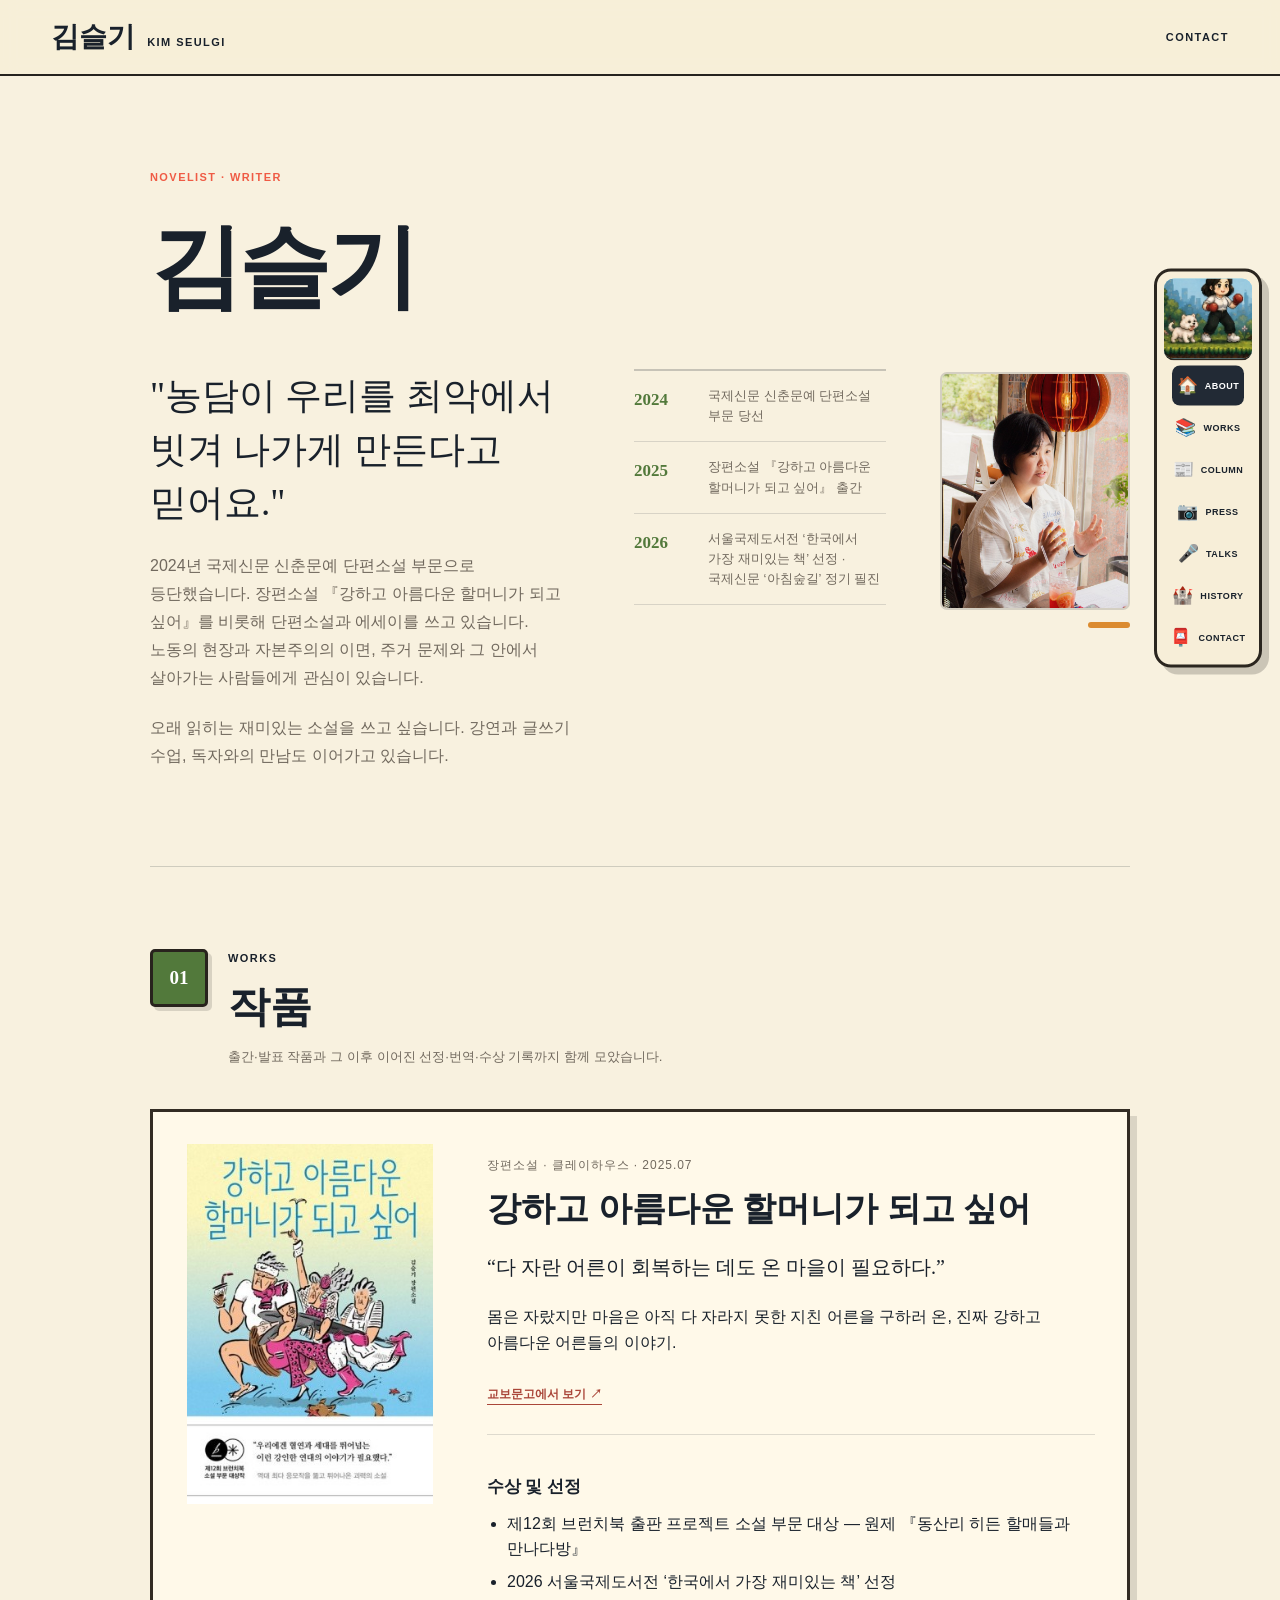
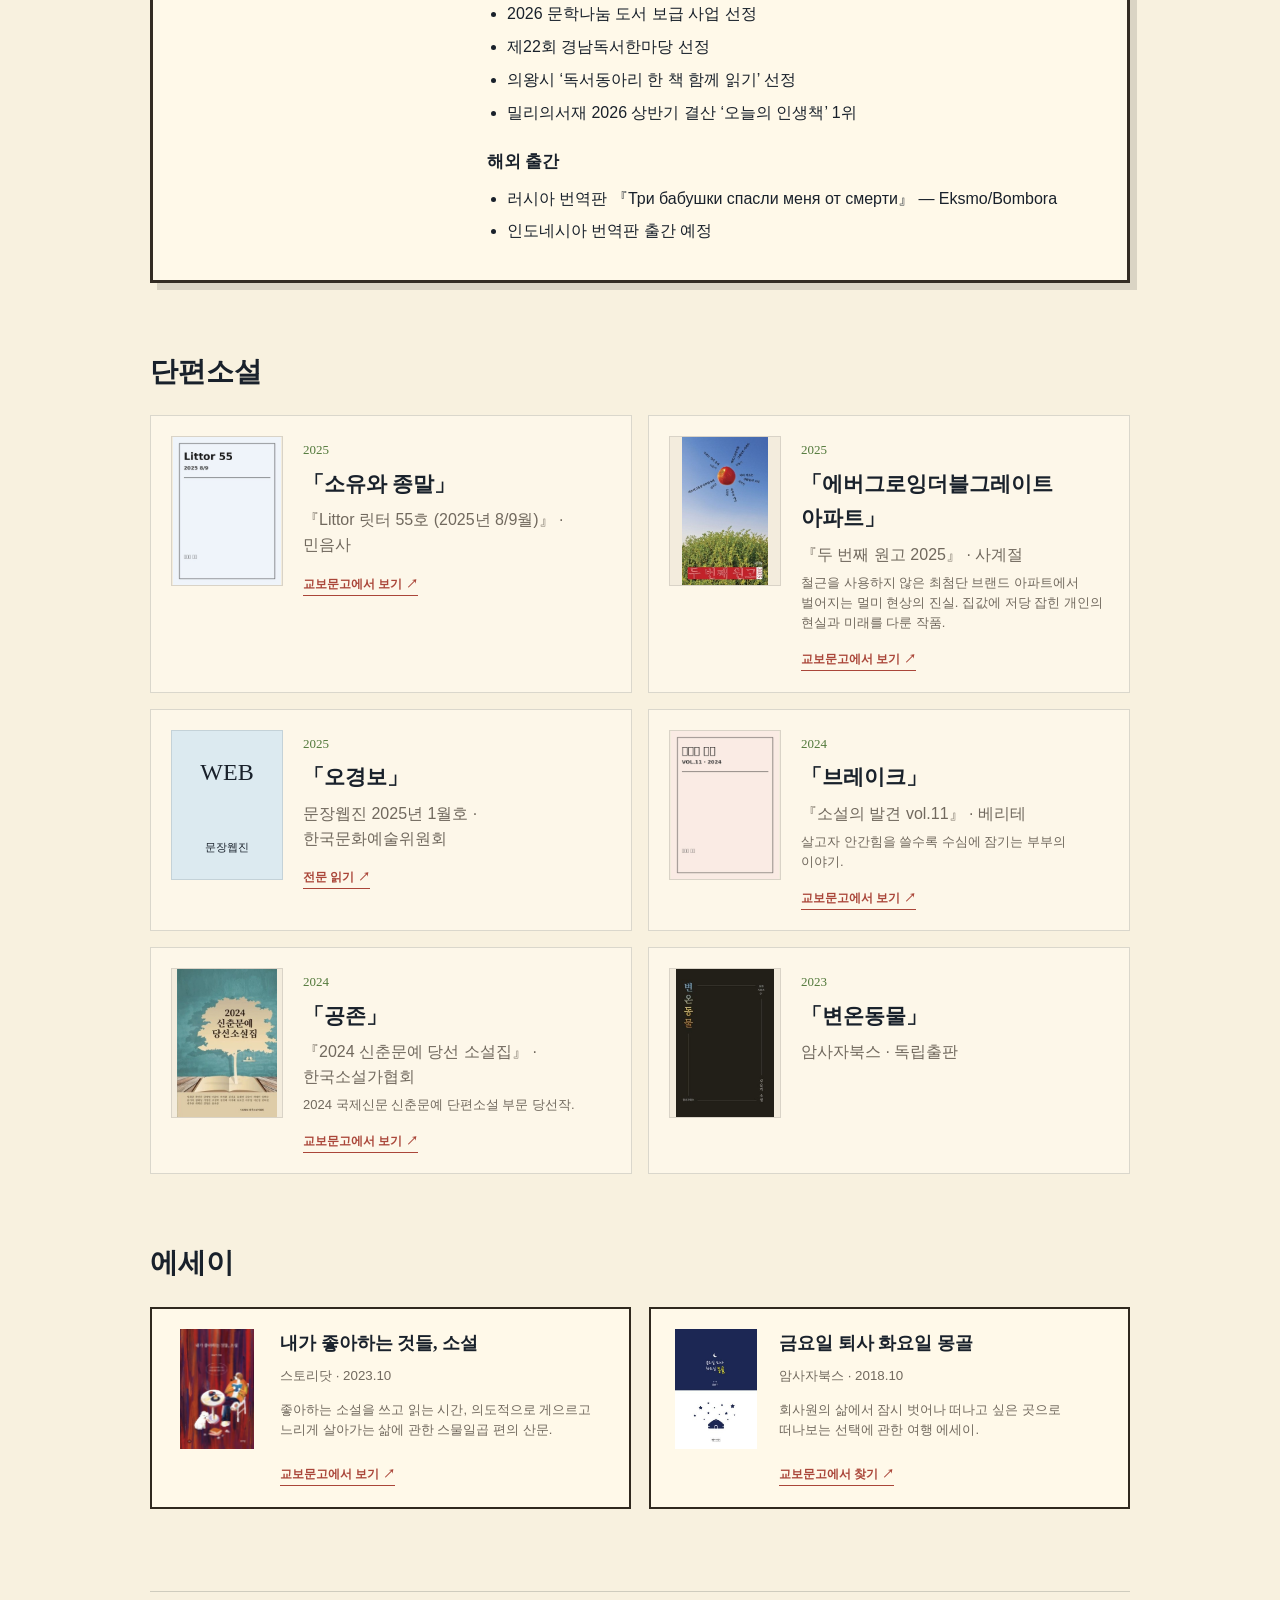
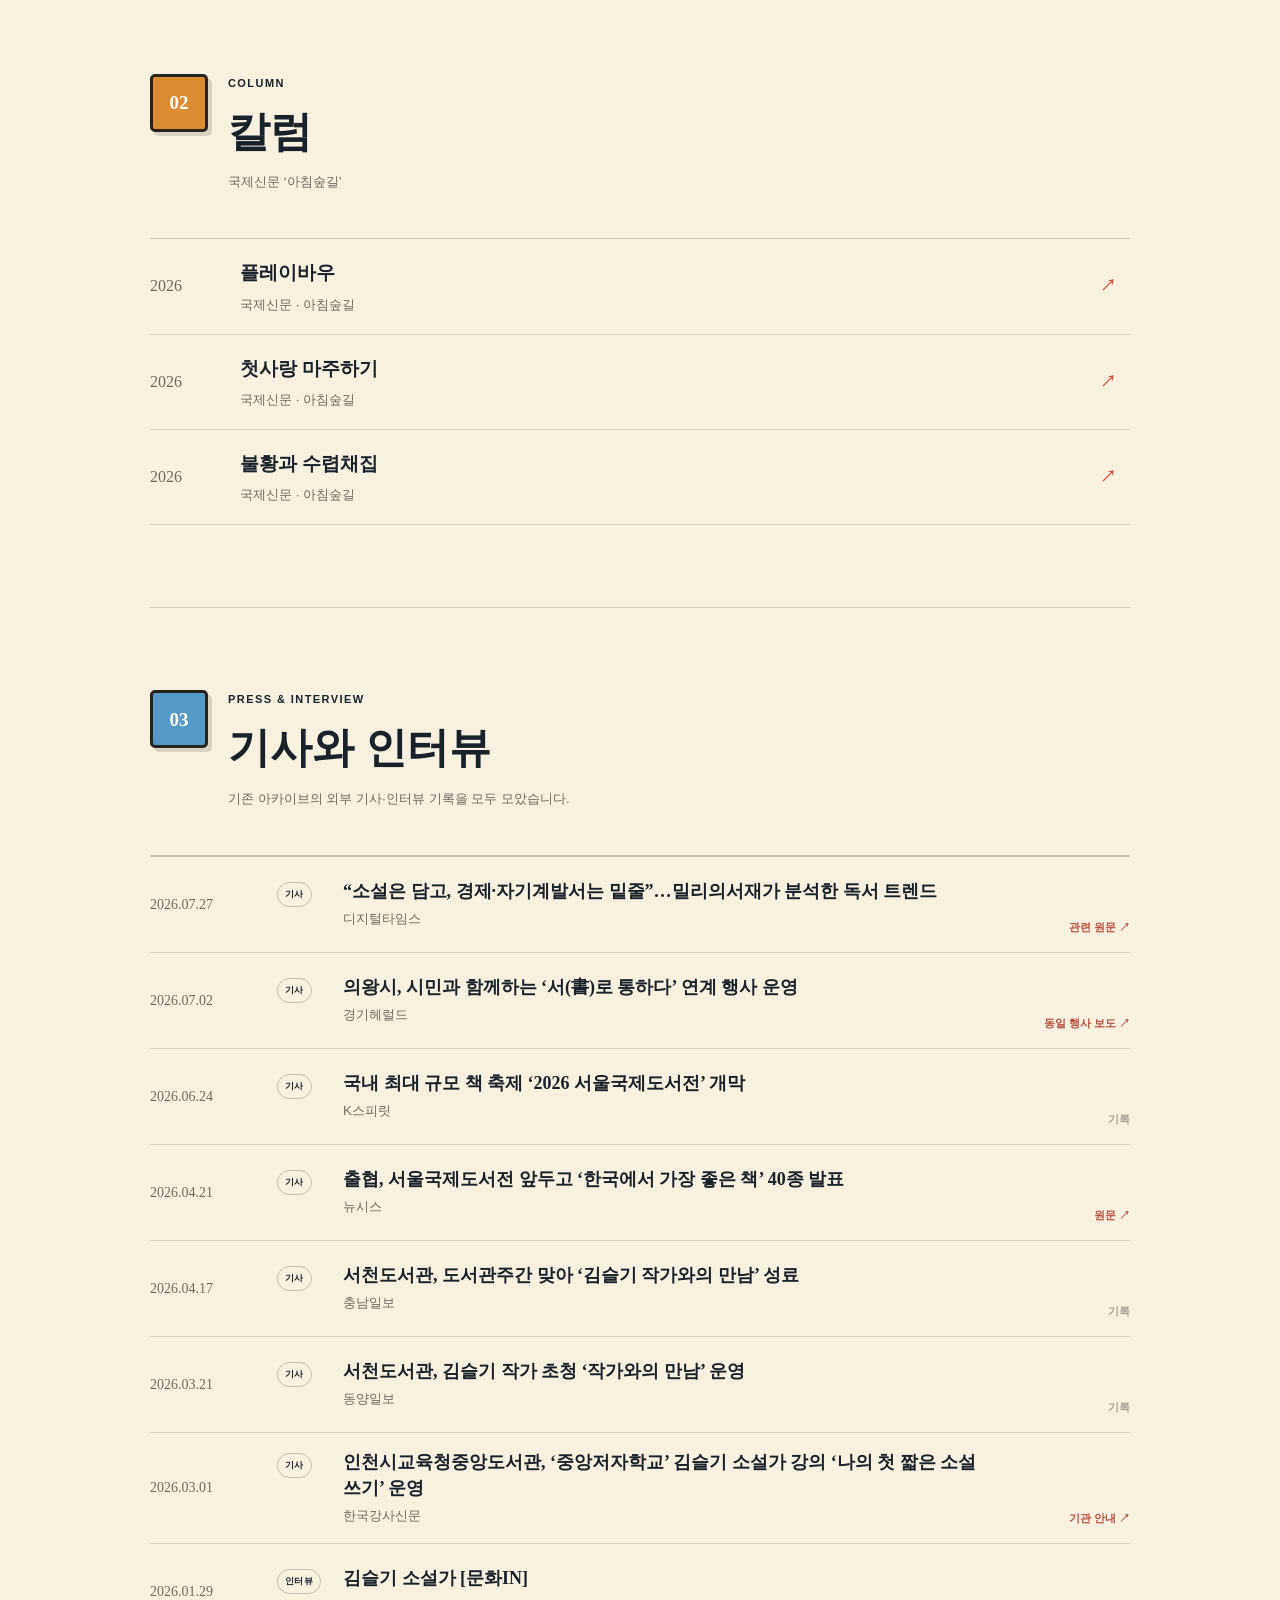
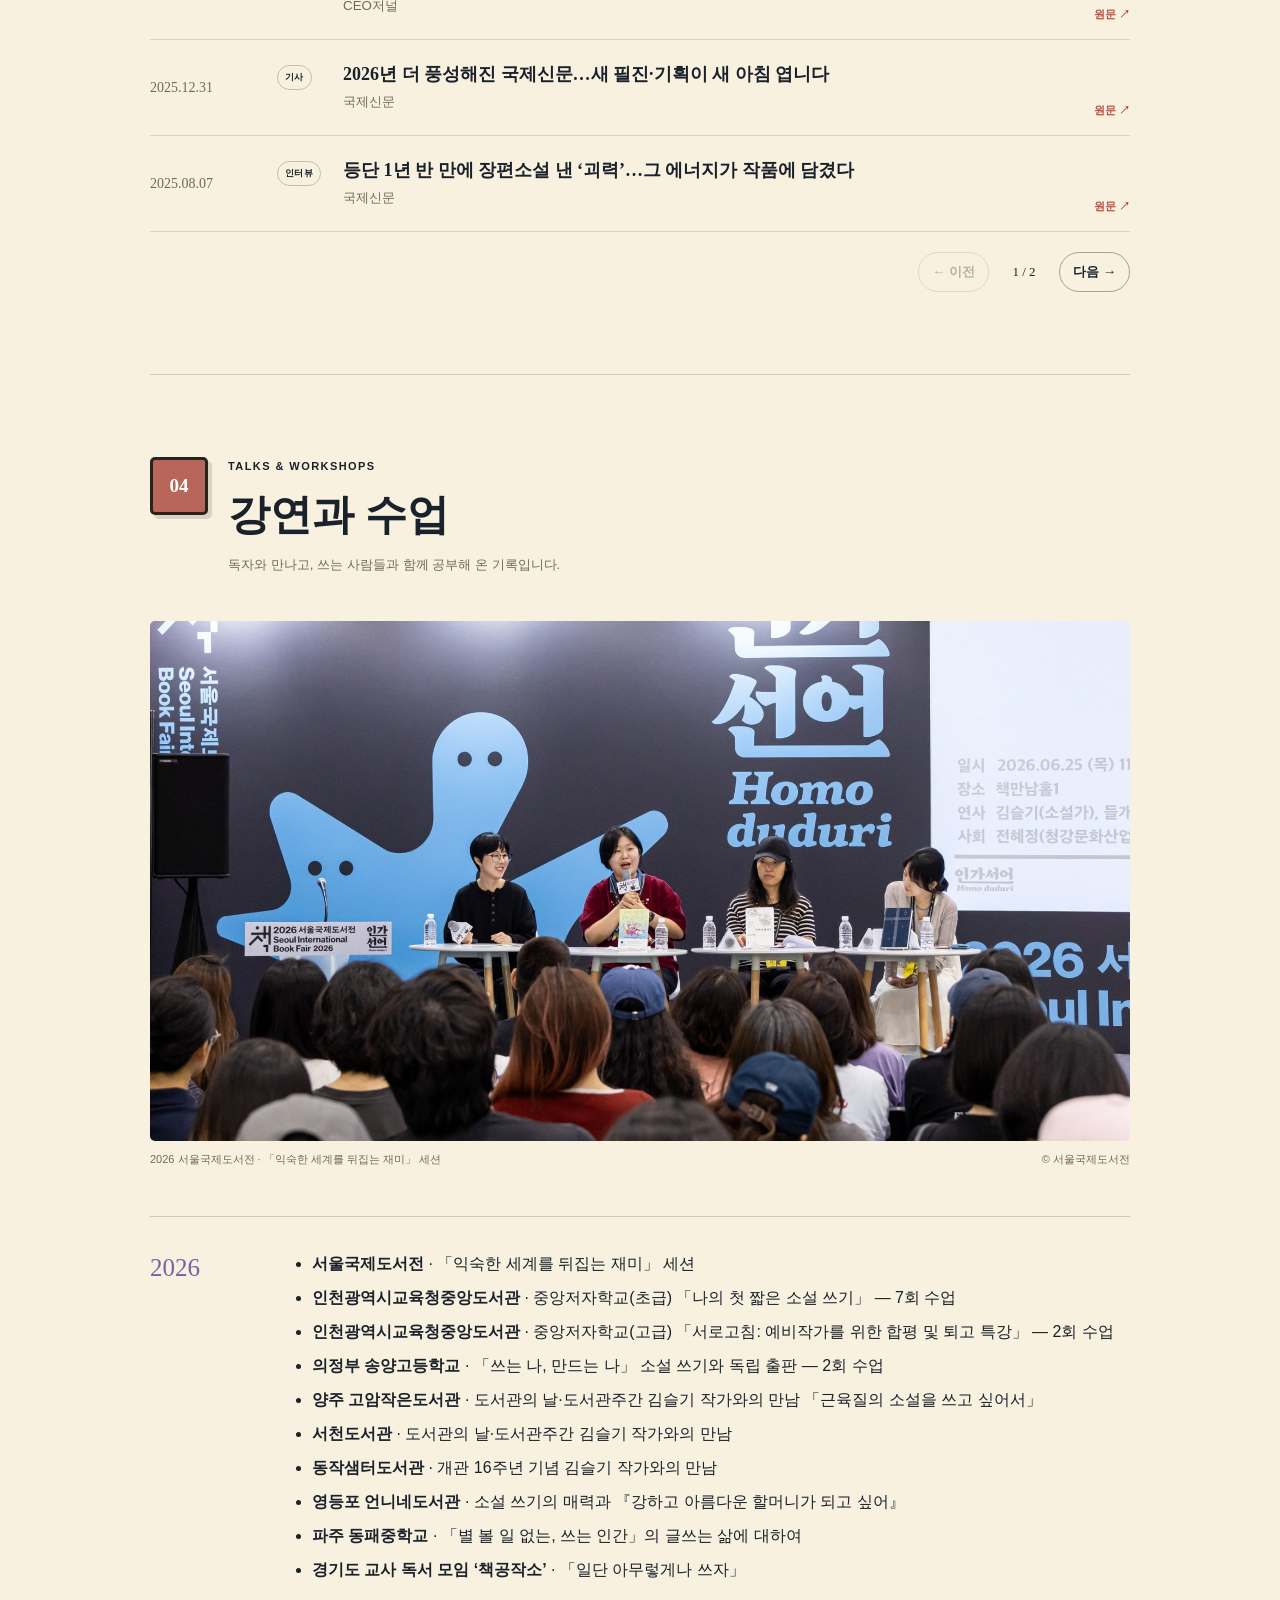
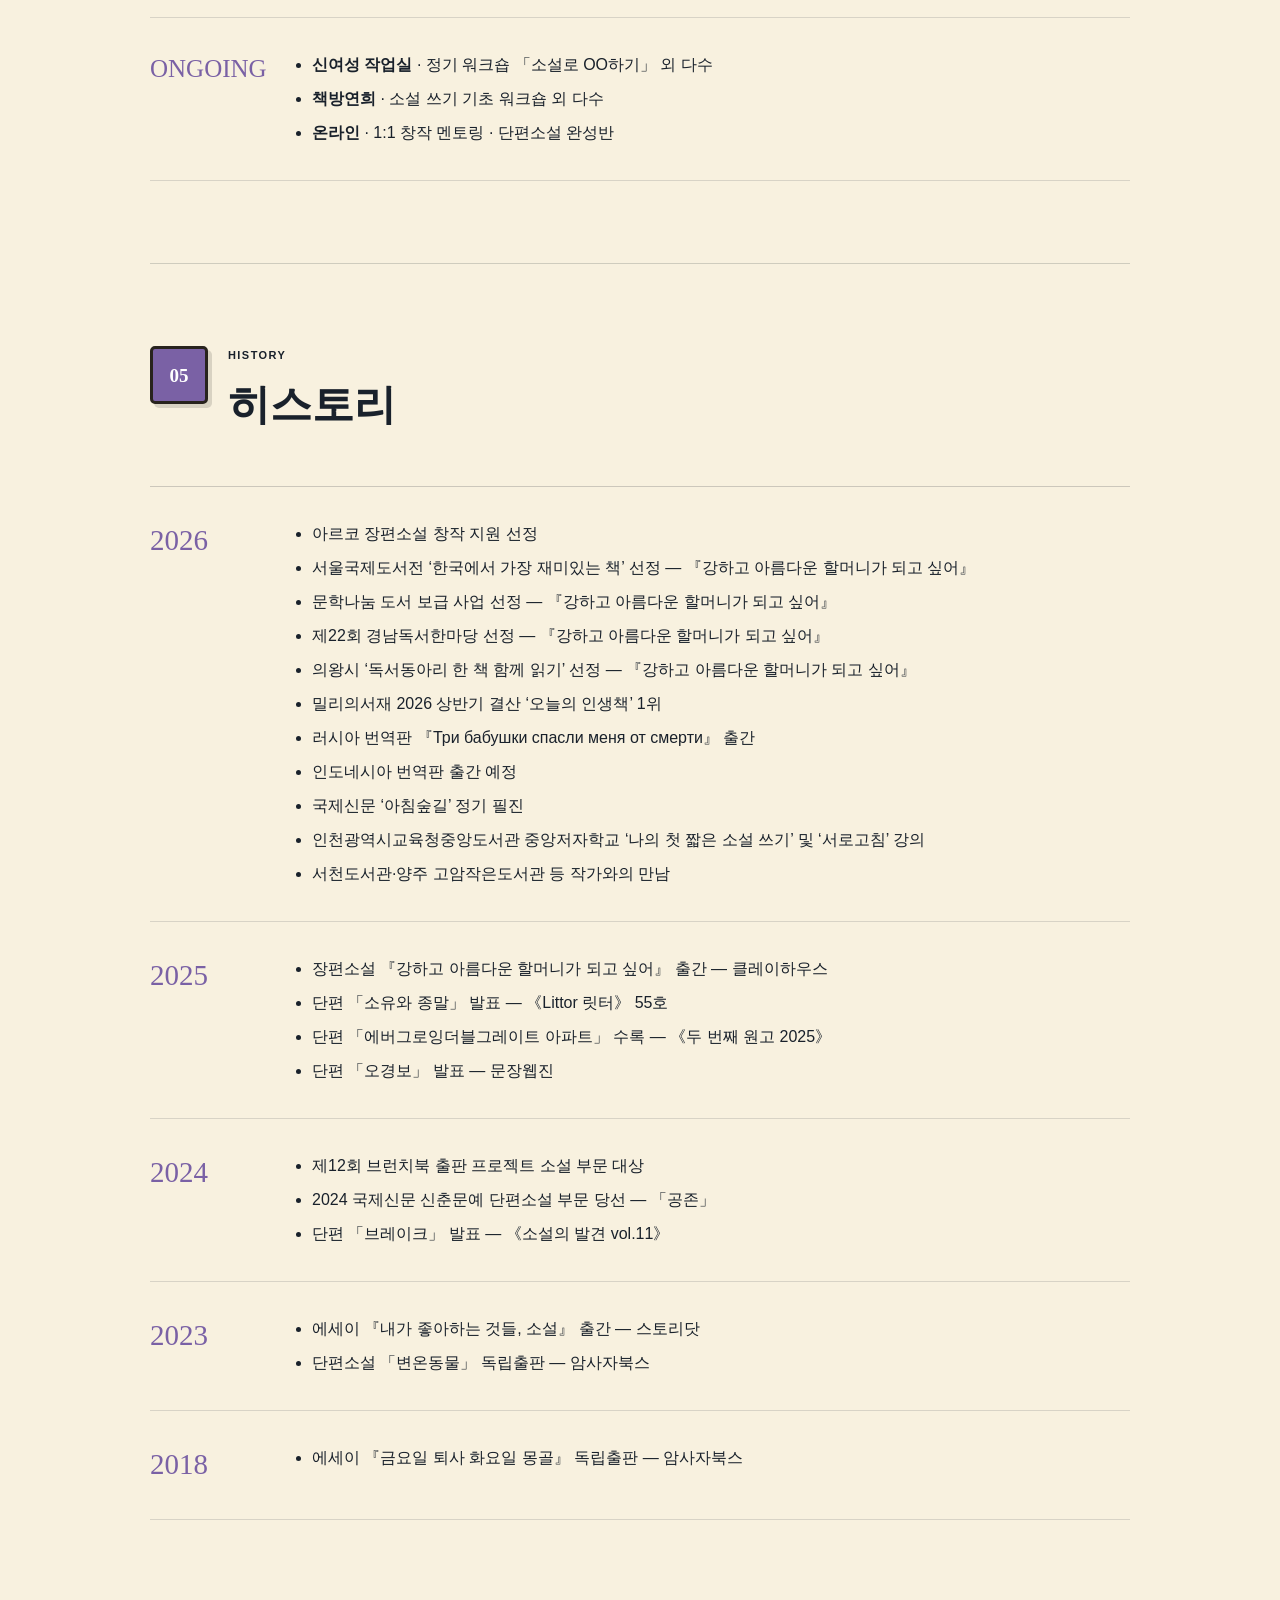
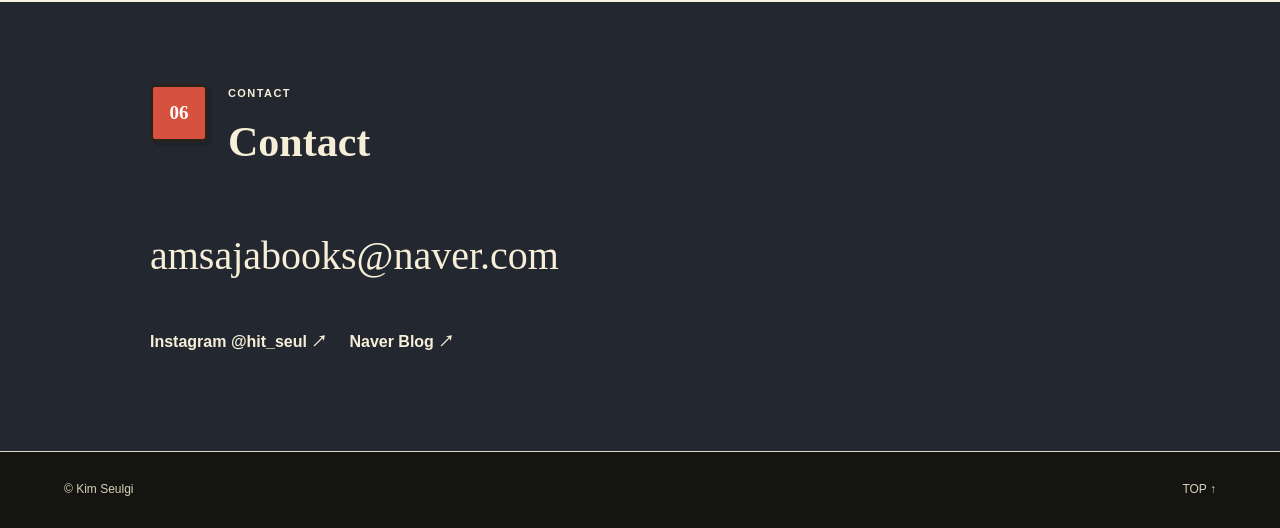
==== index.html @ 58954549 "Add files via upload" ====
<!doctype html>
<html lang="ko">
<head>
<meta charset="utf-8">
<meta name="viewport" content="width=device-width,initial-scale=1">
<title>김슬기 | 소설가</title>
<meta name="description" content="소설가 김슬기의 공식 홈페이지. 작품, 칼럼, 기사와 인터뷰, 강연, 히스토리와 연락처.">
<meta property="og:type" content="website">
<meta property="og:title" content="김슬기 | 소설가">
<meta property="og:description" content="퍽퍽한 삶에, 재미있는 이야기 한 스푼. 김슬기 소설가의 작품과 활동 아카이브.">
<meta property="og:url" content="https://amsaja.kr/">
<meta property="og:image" content="https://amsaja.kr/assets/images/og-image.jpg">
<meta name="twitter:card" content="summary_large_image">
<link rel="canonical" href="https://amsaja.kr/">
<link rel="icon" href="assets/favicon.svg" type="image/svg+xml">
<link rel="stylesheet" href="assets/style.css">
<link rel="stylesheet" href="assets/singlepage-pixel.css">
<link rel="stylesheet" href="assets/refined.css">
</head>
<body class="singlepage-site">

<header class="simple-header">
  <a href="#top" class="simple-brand"><strong>김슬기</strong><span>KIM SEULGI</span></a>
  <a class="header-contact" href="#contact">CONTACT</a>
</header>

<main id="top">
<section id="about" class="intro-section content-width">
      <p class="eyebrow">NOVELIST · WRITER</p>
      <h1>김슬기</h1>
      <div class="intro-layout">
        <div class="intro-grid">
          <div>
            <p class="intro-lead">"농담이 우리를 최악에서 빗겨 나가게 만든다고 믿어요."</p>
            <p class="intro-sub">2024년 국제신문 신춘문예 단편소설 부문으로 등단했습니다. 장편소설 『강하고 아름다운 할머니가 되고 싶어』를 비롯해 단편소설과 에세이를 쓰고 있습니다. 노동의 현장과 자본주의의 이면, 주거 문제와 그 안에서 살아가는 사람들에게 관심이 있습니다.</p>
            <p class="intro-sub">오래 읽히는 재미있는 소설을 쓰고 싶습니다. 강연과 글쓰기 수업, 독자와의 만남도 이어가고 있습니다.</p>
          </div>
          <div class="intro-facts">
            <div><strong>2024</strong><span>국제신문 신춘문예 단편소설 부문 당선</span></div>
            <div><strong>2025</strong><span>장편소설 『강하고 아름다운 할머니가 되고 싶어』 출간</span></div>
            <div><strong>2026</strong><span>서울국제도서전 ‘한국에서 가장 재미있는 책’ 선정 · 국제신문 ‘아침숲길’ 정기 필진</span></div>
          </div>
        </div>
        <figure class="intro-photo">
          <img src="assets/images/profile-real-small.jpg" alt="이야기하고 있는 소설가 김슬기">
        </figure>
      </div>
    </section>

  <section id="works" class="long-section content-width archive-rich-works">
    <div class="section-head"><span class="stage-badge green">01</span><div><p>WORKS</p><h2>작품</h2><small>출간·발표 작품과 그 이후 이어진 선정·번역·수상 기록까지 함께 모았습니다.</small></div></div>

    <article class="featured-book rich-featured-book">
      <img src="assets/images/book-grandmother.jpg" alt="강하고 아름다운 할머니가 되고 싶어 표지">
      <div>
        <p class="meta">장편소설 · 클레이하우스 · 2025.07</p>
        <h3>강하고 아름다운 할머니가 되고 싶어</h3>
        <p class="book-quote">“다 자란 어른이 회복하는 데도 온 마을이 필요하다.”</p>
        <p>몸은 자랐지만 마음은 아직 다 자라지 못한 지친 어른을 구하러 온, 진짜 강하고 아름다운 어른들의 이야기.</p>
        <a class="shop-link" href="https://search.kyobobook.co.kr/search?keyword=%EA%B0%95%ED%95%98%EA%B3%A0%20%EC%95%84%EB%A6%84%EB%8B%A4%EC%9A%B4%20%ED%95%A0%EB%A8%B8%EB%8B%88%EA%B0%80%20%EB%90%98%EA%B3%A0%20%EC%8B%B6%EC%96%B4" target="_blank" rel="noopener">교보문고에서 보기 ↗</a>

        <div class="work-records">
          <h4>수상 및 선정</h4>
          <ul>
            <li>제12회 브런치북 출판 프로젝트 소설 부문 대상 — 원제 『동산리 히든 할매들과 만나다방』</li>
            <li>2026 서울국제도서전 ‘한국에서 가장 재미있는 책’ 선정</li>
            <li>2026 문학나눔 도서 보급 사업 선정</li>
            <li>제22회 경남독서한마당 선정</li>
            <li>의왕시 ‘독서동아리 한 책 함께 읽기’ 선정</li>
            <li>밀리의서재 2026 상반기 결산 ‘오늘의 인생책’ 1위</li>
          </ul>
          <h4>해외 출간</h4>
          <ul>
            <li>러시아 번역판 『Три бабушки спасли меня от смерти』 — Eksmo/Bombora</li>
            <li>인도네시아 번역판 출간 예정</li>
          </ul>
        </div>
      </div>
    </article>

    <div class="subsection">
      <h3>단편소설</h3>
      <div class="short-work-grid">
        <article class="short-work-card">
          <img src="assets/images/littor55-placeholder.jpg" alt="Littor 릿터 55호 수록 안내 이미지">
          <div><span class="work-year">2025</span><h4>「소유와 종말」</h4><p>『Littor 릿터 55호 (2025년 8/9월)』 · 민음사</p>
          <a href="https://search.kyobobook.co.kr/search?keyword=Littor%20%EB%A6%BF%ED%84%B0%2055%ED%98%B8" target="_blank" rel="noopener">교보문고에서 보기 ↗</a></div>
        </article>

        <article class="short-work-card">
          <img src="assets/images/book-second-2025.jpg" alt="두 번째 원고 2025 표지">
          <div><span class="work-year">2025</span><h4>「에버그로잉더블그레이트 아파트」</h4><p>『두 번째 원고 2025』 · 사계절</p><p class="work-desc">철근을 사용하지 않은 최첨단 브랜드 아파트에서 벌어지는 멀미 현상의 진실. 집값에 저당 잡힌 개인의 현실과 미래를 다룬 작품.</p>
          <a href="https://search.kyobobook.co.kr/search?keyword=%EB%91%90%20%EB%B2%88%EC%A7%B8%20%EC%9B%90%EA%B3%A0%202025" target="_blank" rel="noopener">교보문고에서 보기 ↗</a></div>
        </article>

        <article class="short-work-card web-work">
          <div class="web-cover">WEB<br><small>문장웹진</small></div>
          <div><span class="work-year">2025</span><h4>「오경보」</h4><p>문장웹진 2025년 1월호 · 한국문화예술위원회</p>
          <a href="https://munjang.or.kr/board.es?mid=a20103000000&bid=0003&act=view&ord=B&list_no=103832&nPage=1&c_page=" target="_blank" rel="noopener">전문 읽기 ↗</a></div>
        </article>

        <article class="short-work-card">
          <img src="assets/images/discovery11-placeholder.jpg" alt="소설의 발견 vol.11 수록 안내 이미지">
          <div><span class="work-year">2024</span><h4>「브레이크」</h4><p>『소설의 발견 vol.11』 · 베리테</p><p class="work-desc">살고자 안간힘을 쓸수록 수심에 잠기는 부부의 이야기.</p>
          <a href="https://search.kyobobook.co.kr/search?keyword=%EC%86%8C%EC%84%A4%EC%9D%98%20%EB%B0%9C%EA%B2%AC%20vol.11" target="_blank" rel="noopener">교보문고에서 보기 ↗</a></div>
        </article>

        <article class="short-work-card">
          <img src="assets/images/book-spring2024.jpg" alt="2024 신춘문예 당선소설집 표지">
          <div><span class="work-year">2024</span><h4>「공존」</h4><p>『2024 신춘문예 당선 소설집』 · 한국소설가협회</p><p class="work-desc">2024 국제신문 신춘문예 단편소설 부문 당선작.</p>
          <a href="https://search.kyobobook.co.kr/search?keyword=2024%20%EC%8B%A0%EC%B6%98%EB%AC%B8%EC%98%88%20%EB%8B%B9%EC%84%A0%EC%86%8C%EC%84%A4%EC%A7%91" target="_blank" rel="noopener">교보문고에서 보기 ↗</a></div>
        </article>

        <article class="short-work-card">
          <img src="assets/images/book-warmblood.jpg" alt="변온동물 표지">
          <div><span class="work-year">2023</span><h4>「변온동물」</h4><p>암사자북스 · 독립출판</p></div>
        </article>
      </div>
    </div>

    <div class="subsection essay-grid-wrap">
      <h3>에세이</h3>
      <div class="essay-grid rich-essay-grid">
        <article><img src="assets/images/book-likes.jpg" alt="내가 좋아하는 것들, 소설"><div><strong>내가 좋아하는 것들, 소설</strong><small>스토리닷 · 2023.10</small><p>좋아하는 소설을 쓰고 읽는 시간, 의도적으로 게으르고 느리게 살아가는 삶에 관한 스물일곱 편의 산문.</p><a href="https://search.kyobobook.co.kr/search?keyword=%EB%82%B4%EA%B0%80%20%EC%A2%8B%EC%95%84%ED%95%98%EB%8A%94%20%EA%B2%83%EB%93%A4%2C%20%EC%86%8C%EC%84%A4" target="_blank" rel="noopener">교보문고에서 보기 ↗</a></div></article>
        <article><img src="assets/images/book-mongol.jpg" alt="금요일 퇴사 화요일 몽골"><div><strong>금요일 퇴사 화요일 몽골</strong><small>암사자북스 · 2018.10</small><p>회사원의 삶에서 잠시 벗어나 떠나고 싶은 곳으로 떠나보는 선택에 관한 여행 에세이.</p><a href="https://search.kyobobook.co.kr/search?keyword=%EA%B8%88%EC%9A%94%EC%9D%BC%20%ED%87%B4%EC%82%AC%20%ED%99%94%EC%9A%94%EC%9D%BC%20%EB%AA%BD%EA%B3%A8" target="_blank" rel="noopener">교보문고에서 찾기 ↗</a></div></article>
      </div>
    </div>
  </section>

  <section id="columns" class="long-section content-width">
    <div class="section-head"><span class="stage-badge orange">02</span><div><p>COLUMN</p><h2>칼럼</h2><small>국제신문 ‘아침숲길’</small></div></div>
    <div class="line-list"><a class="line-item external" href="https://www.kookje.co.kr/news2011/asp/newsbody.asp?code=1700&key=20260729.22018006449" target="_blank" rel="noopener">
              <span class="line-year">2026</span><span class="line-main"><strong>플레이바우</strong><small>국제신문 · 아침숲길</small></span><span class="line-arrow">↗</span>
            </a><a class="line-item external" href="https://www.kookje.co.kr/news2011/asp/newsbody.asp?code=1700&key=20260422.22018006162" target="_blank" rel="noopener">
              <span class="line-year">2026</span><span class="line-main"><strong>첫사랑 마주하기</strong><small>국제신문 · 아침숲길</small></span><span class="line-arrow">↗</span>
            </a><a class="line-item external" href="https://www.kookje.co.kr/news2011/asp/newsbody.asp?code=1700&key=20260107.22018009592" target="_blank" rel="noopener">
              <span class="line-year">2026</span><span class="line-main"><strong>불황과 수렵채집</strong><small>국제신문 · 아침숲길</small></span><span class="line-arrow">↗</span>
            </a></div>
  </section>

  <section id="press" class="long-section content-width">
    <div class="section-head">
      <span class="stage-badge blue">03</span>
      <div><p>PRESS & INTERVIEW</p><h2>기사와 인터뷰</h2><small>기존 아카이브의 외부 기사·인터뷰 기록을 모두 모았습니다.</small></div>
    </div>
    <div class="media-archive" id="media-archive">
      <article class="media-archive-row" data-media-item="0">
      <div class="media-date">2026.07.27</div>
      <div class="media-copy"><span class="media-type">기사</span><strong>“소설은 담고, 경제·자기계발서는 밑줄”…밀리의서재가 분석한 독서 트렌드</strong><small>디지털타임스</small></div>
      <div class="media-action"><a class="media-link" href="https://www.yna.co.kr/amp/view/AKR20260727062700017" target="_blank" rel="noopener">관련 원문 ↗</a></div>
    </article><article class="media-archive-row" data-media-item="1">
      <div class="media-date">2026.07.02</div>
      <div class="media-copy"><span class="media-type">기사</span><strong>의왕시, 시민과 함께하는 ‘서(書)로 통하다’ 연계 행사 운영</strong><small>경기헤럴드</small></div>
      <div class="media-action"><a class="media-link" href="https://www.koreasafetynews.com/news/articleView.html?idxno=237490" target="_blank" rel="noopener">동일 행사 보도 ↗</a></div>
    </article><article class="media-archive-row" data-media-item="2">
      <div class="media-date">2026.06.24</div>
      <div class="media-copy"><span class="media-type">기사</span><strong>국내 최대 규모 책 축제 ‘2026 서울국제도서전’ 개막</strong><small>K스피릿</small></div>
      <div class="media-action"><span class="media-no-link">기록</span></div>
    </article><article class="media-archive-row" data-media-item="3">
      <div class="media-date">2026.04.21</div>
      <div class="media-copy"><span class="media-type">기사</span><strong>출협, 서울국제도서전 앞두고 ‘한국에서 가장 좋은 책’ 40종 발표</strong><small>뉴시스</small></div>
      <div class="media-action"><a class="media-link" href="https://www.newsis.com/view/NISX20260421_0003600635" target="_blank" rel="noopener">원문 ↗</a></div>
    </article><article class="media-archive-row" data-media-item="4">
      <div class="media-date">2026.04.17</div>
      <div class="media-copy"><span class="media-type">기사</span><strong>서천도서관, 도서관주간 맞아 ‘김슬기 작가와의 만남’ 성료</strong><small>충남일보</small></div>
      <div class="media-action"><span class="media-no-link">기록</span></div>
    </article><article class="media-archive-row" data-media-item="5">
      <div class="media-date">2026.03.21</div>
      <div class="media-copy"><span class="media-type">기사</span><strong>서천도서관, 김슬기 작가 초청 ‘작가와의 만남’ 운영</strong><small>동양일보</small></div>
      <div class="media-action"><span class="media-no-link">기록</span></div>
    </article><article class="media-archive-row" data-media-item="6">
      <div class="media-date">2026.03.01</div>
      <div class="media-copy"><span class="media-type">기사</span><strong>인천시교육청중앙도서관, ‘중앙저자학교’ 김슬기 소설가 강의 ‘나의 첫 짧은 소설 쓰기’ 운영</strong><small>한국강사신문</small></div>
      <div class="media-action"><a class="media-link" href="https://ice.go.kr/ice/na/ntt/selectNttInfo.do?mi=&amp;nttSn=3362265" target="_blank" rel="noopener">기관 안내 ↗</a></div>
    </article><article class="media-archive-row" data-media-item="7">
      <div class="media-date">2026.01.29</div>
      <div class="media-copy"><span class="media-type">인터뷰</span><strong>김슬기 소설가 [문화IN]</strong><small>CEO저널</small></div>
      <div class="media-action"><a class="media-link" href="https://www.ceojhn.com/news/articleView.html?idxno=9245" target="_blank" rel="noopener">원문 ↗</a></div>
    </article><article class="media-archive-row" data-media-item="8">
      <div class="media-date">2025.12.31</div>
      <div class="media-copy"><span class="media-type">기사</span><strong>2026년 더 풍성해진 국제신문…새 필진·기획이 새 아침 엽니다</strong><small>국제신문</small></div>
      <div class="media-action"><a class="media-link" href="https://www.kookje.co.kr/news2011/asp/newsbody.asp?code=1800&amp;key=20260101.22002007762" target="_blank" rel="noopener">원문 ↗</a></div>
    </article><article class="media-archive-row" data-media-item="9">
      <div class="media-date">2025.08.07</div>
      <div class="media-copy"><span class="media-type">인터뷰</span><strong>등단 1년 반 만에 장편소설 낸 ‘괴력’…그 에너지가 작품에 담겼다</strong><small>국제신문</small></div>
      <div class="media-action"><a class="media-link" href="https://www.kookje.co.kr/news2011/asp/newsbody.asp?code=0500&amp;key=20250808.22014001568" target="_blank" rel="noopener">원문 ↗</a></div>
    </article>
    </div>
    <div class="media-pager" aria-label="기사와 인터뷰 페이지 이동">
      <button type="button" id="media-prev" aria-label="이전 기사 목록">← 이전</button>
      <span id="media-page-status" aria-live="polite">1 / 2</span>
      <button type="button" id="media-next" aria-label="다음 기사 목록">다음 →</button>
    </div>
  </section>

  <section id="talks" class="long-section content-width talk-archive-section">
    <div class="section-head">
      <span class="stage-badge pink">04</span>
      <div><p>TALKS & WORKSHOPS</p><h2>강연과 수업</h2><small>독자와 만나고, 쓰는 사람들과 함께 공부해 온 기록입니다.</small></div>
    </div>

    <figure class="talk-feature-photo">
      <img src="assets/images/talk-seoul-bookfair-2026.jpg" alt="2026 서울국제도서전 익숙한 세계를 뒤집는 재미 세션에서 이야기하는 김슬기 소설가">
      <figcaption>2026 서울국제도서전 · 「익숙한 세계를 뒤집는 재미」 세션 <span>© 서울국제도서전</span></figcaption>
    </figure>

    <div class="history-stack talk-history-stack">
      <div class="history-block">
        <div class="history-year">2026</div>
        <ul>
          <li><strong>서울국제도서전</strong> · 「익숙한 세계를 뒤집는 재미」 세션</li>
          <li><strong>인천광역시교육청중앙도서관</strong> · 중앙저자학교(초급) 「나의 첫 짧은 소설 쓰기」 — 7회 수업</li>
          <li><strong>인천광역시교육청중앙도서관</strong> · 중앙저자학교(고급) 「서로고침: 예비작가를 위한 합평 및 퇴고 특강」 — 2회 수업</li>
          <li><strong>의정부 송양고등학교</strong> · 「쓰는 나, 만드는 나」 소설 쓰기와 독립 출판 — 2회 수업</li>
          <li><strong>양주 고암작은도서관</strong> · 도서관의 날·도서관주간 김슬기 작가와의 만남 「근육질의 소설을 쓰고 싶어서」</li>
          <li><strong>서천도서관</strong> · 도서관의 날·도서관주간 김슬기 작가와의 만남</li>
          <li><strong>동작샘터도서관</strong> · 개관 16주년 기념 김슬기 작가와의 만남</li>
          <li><strong>영등포 언니네도서관</strong> · 소설 쓰기의 매력과 『강하고 아름다운 할머니가 되고 싶어』</li>
          <li><strong>파주 동패중학교</strong> · 「별 볼 일 없는, 쓰는 인간」의 글쓰는 삶에 대하여</li>
          <li><strong>경기도 교사 독서 모임 ‘책공작소’</strong> · 「일단 아무렇게나 쓰자」</li>
        </ul>
      </div>
      <div class="history-block">
        <div class="history-year">ONGOING</div>
        <ul>
          <li><strong>신여성 작업실</strong> · 정기 워크숍 「소설로 OO하기」 외 다수</li>
          <li><strong>책방연희</strong> · 소설 쓰기 기초 워크숍 외 다수</li>
          <li><strong>온라인</strong> · 1:1 창작 멘토링 · 단편소설 완성반</li>
        </ul>
      </div>
    </div>
  </section>

  <section id="history" class="long-section content-width">
    <div class="section-head"><span class="stage-badge purple">05</span><div><p>HISTORY</p><h2>히스토리</h2></div></div>
    <div class="history-stack"><div class="history-block"><div class="history-year">2026</div><ul><li>아르코 장편소설 창작 지원 선정</li><li>서울국제도서전 ‘한국에서 가장 재미있는 책’ 선정 — 『강하고 아름다운 할머니가 되고 싶어』</li><li>문학나눔 도서 보급 사업 선정 — 『강하고 아름다운 할머니가 되고 싶어』</li><li>제22회 경남독서한마당 선정 — 『강하고 아름다운 할머니가 되고 싶어』</li><li>의왕시 ‘독서동아리 한 책 함께 읽기’ 선정 — 『강하고 아름다운 할머니가 되고 싶어』</li><li>밀리의서재 2026 상반기 결산 ‘오늘의 인생책’ 1위</li><li>러시아 번역판 『Три бабушки спасли меня от смерти』 출간</li><li>인도네시아 번역판 출간 예정</li><li>국제신문 ‘아침숲길’ 정기 필진</li><li>인천광역시교육청중앙도서관 중앙저자학교 ‘나의 첫 짧은 소설 쓰기’ 및 ‘서로고침’ 강의</li><li>서천도서관·양주 고암작은도서관 등 작가와의 만남</li></ul></div><div class="history-block"><div class="history-year">2025</div><ul><li>장편소설 『강하고 아름다운 할머니가 되고 싶어』 출간 — 클레이하우스</li><li>단편 「소유와 종말」 발표 — 《Littor 릿터》 55호</li><li>단편 「에버그로잉더블그레이트 아파트」 수록 — 《두 번째 원고 2025》</li><li>단편 「오경보」 발표 — 문장웹진</li></ul></div><div class="history-block"><div class="history-year">2024</div><ul><li>제12회 브런치북 출판 프로젝트 소설 부문 대상</li><li>2024 국제신문 신춘문예 단편소설 부문 당선 — 「공존」</li><li>단편 「브레이크」 발표 — 《소설의 발견 vol.11》</li></ul></div><div class="history-block"><div class="history-year">2023</div><ul><li>에세이 『내가 좋아하는 것들, 소설』 출간 — 스토리닷</li><li>단편소설 「변온동물」 독립출판 — 암사자북스</li></ul></div><div class="history-block"><div class="history-year">2018</div><ul><li>에세이 『금요일 퇴사 화요일 몽골』 독립출판 — 암사자북스</li></ul></div></div>
  </section>

  <section id="contact" class="long-section contact-section">
    <div class="content-width">
      <div class="section-head"><span class="stage-badge red">06</span><div><p>CONTACT</p><h2>Contact</h2></div></div>
      <p class="contact-email">amsajabooks@naver.com</p>
      <div class="contact-links">
        <a href="https://instagram.com/hit_seul" target="_blank" rel="noopener">Instagram @hit_seul ↗</a>
        <a href="https://blog.naver.com/amsaja_books" target="_blank" rel="noopener">Naver Blog ↗</a>
      </div>
    </div>
  </section>
</main>

<!-- Floating navigation follows the reader. -->
<aside class="floating-dock" aria-label="페이지 바로가기">
  <div class="dock-mascots" aria-hidden="true">
    <img class="mascot-pair" src="assets/images/mascot-author-dog.jpg" alt="">
  </div>
  <nav>
    <a href="#about" data-section="about"><span>🏠</span><b>ABOUT</b></a>
    <a href="#works" data-section="works"><span>📚</span><b>WORKS</b></a>
    <a href="#columns" data-section="columns"><span>📰</span><b>COLUMN</b></a>
    <a href="#press" data-section="press"><span>📷</span><b>PRESS</b></a>
    <a href="#talks" data-section="talks"><span>🎤</span><b>TALKS</b></a>
    <a href="#history" data-section="history"><span>🏰</span><b>HISTORY</b></a>
    <a href="#contact" data-section="contact"><span>📮</span><b>CONTACT</b></a>
  </nav>
</aside>

<footer class="single-footer"><span>© Kim Seulgi</span><a href="#top">TOP ↑</a></footer>
<script src="assets/singlepage-pixel.js"></script>
<script src="assets/refined.js"></script>
</body>
</html>
---- assets/style.css ----
:root{
  --bg:#f7f4ee;
  --paper:#fffdfa;
  --ink:#171717;
  --muted:#6d6a65;
  --line:#d9d3ca;
  --accent:#d94a36;
  --max:1180px;
}
*{box-sizing:border-box}
html{scroll-behavior:smooth}
body{margin:0;background:var(--bg);color:var(--ink);font-family:Arial,"Apple SD Gothic Neo","Noto Sans KR",sans-serif;line-height:1.65}
a{color:inherit;text-decoration:none}
.site-header{position:sticky;top:0;z-index:20;display:flex;justify-content:space-between;align-items:center;padding:22px max(28px,calc((100vw - var(--max))/2));background:rgba(247,244,238,.94);backdrop-filter:blur(10px);border-bottom:1px solid rgba(0,0,0,.05)}
.brand{font-family:Georgia,"Times New Roman",serif;font-size:24px;font-weight:700}
.brand span{font:11px Arial,sans-serif;letter-spacing:.12em;margin-left:8px;color:var(--muted)}
nav{display:flex;gap:22px;align-items:center;font-size:12px;letter-spacing:.08em}
nav a:hover,.active{color:var(--accent)}
.contact-link{border-bottom:2px solid var(--accent)}
main{overflow:hidden}
.hero{max-width:var(--max);margin:0 auto;padding:70px 28px 100px;display:grid;grid-template-columns:1.1fr .9fr;gap:70px;align-items:center;min-height:78vh}
.eyebrow,.section-label{font-size:11px;letter-spacing:.18em;font-weight:700;color:var(--accent)}
.hero h1,.manifesto h2,.section h2,.contact h2,.page h1{font-family:Georgia,"Times New Roman","Noto Serif KR",serif;letter-spacing:-.03em;line-height:1.1}
.hero h1{font-size:clamp(44px,6vw,78px);margin:18px 0 28px}
.hero-intro{font-size:18px;color:#3c3936}
.hero-actions{display:flex;gap:20px;align-items:center;margin-top:34px}
.button{display:inline-block;padding:13px 18px;font-size:14px}
.button.solid{background:var(--ink);color:white}
.button.text{padding-left:0}
.social-inline{display:flex;gap:18px;margin-top:40px;font-size:12px;color:var(--muted)}
.placeholder{display:grid;place-items:center;background:linear-gradient(135deg,#e7e0d7,#d6cdc0);color:#746e66;text-align:center}
.hero-photo{aspect-ratio:4/5;border-radius:2px}
.manifesto{padding:110px 28px;max-width:var(--max);margin:auto;border-top:1px solid var(--line)}
.manifesto h2{font-size:clamp(38px,5vw,65px);max-width:900px;margin:14px 0 22px}
.manifesto p:last-child{font-size:18px;color:var(--muted)}
.section{max-width:var(--max);margin:auto;padding:110px 28px}
.section-heading{margin-bottom:45px}
.section-heading h2{font-size:46px;margin:8px 0}
.featured-work{display:grid;grid-template-columns:.75fr 1.25fr;gap:70px;align-items:center}
.book-cover{aspect-ratio:2/3;max-width:360px}
.work-copy h3{font-family:Georgia,"Times New Roman","Noto Serif KR",serif;font-size:40px;line-height:1.2;margin:8px 0 22px}
.meta{font-size:12px;letter-spacing:.08em;color:var(--muted)}
.quote{font-size:20px}
.plain-list{padding:0;list-style:none;border-top:1px solid var(--line);margin-top:28px}
.plain-list li{padding:12px 0;border-bottom:1px solid var(--line)}
.arrow-link{display:inline-block;margin-top:28px;font-weight:700}
.work-grid{display:grid;grid-template-columns:1fr 1fr;gap:18px;margin-top:60px}
.work-card{background:var(--paper);padding:30px;min-height:190px}
.work-card h3{font-family:Georgia,"Times New Roman","Noto Serif KR",serif;font-size:25px}
.now-band{padding:55px max(28px,calc((100vw - var(--max))/2));background:var(--accent);color:white;display:grid;grid-template-columns:.4fr 1.2fr .4fr;gap:24px;align-items:center}
.now-band .section-label{color:white;opacity:.8}
.now-band h2{font-family:Georgia,"Times New Roman","Noto Serif KR",serif;font-size:36px;margin:0}
.now-band p{margin:5px 0 0}
.talks{display:grid;grid-template-columns:.9fr 1.1fr;gap:70px;align-items:center}
.talk-photo{aspect-ratio:4/5}
.talk-copy h2{font-size:48px;margin:10px 0 35px}
.talk-item{padding:19px 0;border-top:1px solid var(--line)}
.talk-item h3{margin:0;font-size:20px}
.talk-item p{margin:5px 0;color:var(--muted)}
.small{font-size:13px;color:var(--muted);margin:24px 0}
.human{border-top:1px solid var(--line)}
.human .lead{font-family:Georgia,"Times New Roman","Noto Serif KR",serif;font-size:27px;max-width:730px}
.qa-grid{display:grid;grid-template-columns:1fr 1fr;gap:1px;background:var(--line);margin-top:45px}
.qa-grid>div{background:var(--paper);padding:28px}
.qa-grid strong{color:var(--accent)}
.note{font-size:12px;color:var(--muted)}
.split{display:flex;justify-content:space-between;align-items:end}
.archive-preview{display:grid;grid-template-columns:repeat(3,1fr);gap:14px}
.archive-card{background:var(--paper);padding:24px;min-height:200px;display:flex;flex-direction:column;justify-content:space-between}
.archive-card .type{font-size:10px;letter-spacing:.12em;color:var(--accent);font-weight:700}
.archive-card h3{font-family:Georgia,"Times New Roman","Noto Serif KR",serif;font-size:22px;line-height:1.25}
.archive-card .date{font-size:12px;color:var(--muted)}
.contact{background:#171717;color:white;padding:110px max(28px,calc((100vw - var(--max))/2))}
.contact .section-label{color:#f28c7d}
.contact h2{font-size:clamp(42px,6vw,72px);margin:12px 0 18px}
.email{display:inline-block;font-family:Georgia,"Times New Roman",serif;font-size:28px;border-bottom:1px solid white;margin:28px 0}
.contact-social{display:flex;gap:24px;font-size:13px;color:#ccc}
footer{padding:26px max(28px,calc((100vw - var(--max))/2));display:flex;justify-content:space-between;font-size:12px;color:var(--muted);border-top:1px solid var(--line)}
footer div:last-child{display:flex;gap:18px}
.page{max-width:var(--max);margin:0 auto;padding:90px 28px 120px}
.page h1{font-size:64px;margin:10px 0}
.page-lead{font-size:20px;color:var(--muted);max-width:700px}
.work-detail{display:grid;grid-template-columns:.6fr 1.4fr;gap:60px;margin-top:70px;align-items:center}
.work-detail h2{font-family:Georgia,"Times New Roman","Noto Serif KR",serif;font-size:42px}
.tag-row{display:flex;gap:8px;flex-wrap:wrap;margin-top:24px}
.tag-row span{border:1px solid var(--line);padding:7px 10px;font-size:12px}
.timeline{margin-top:100px}
.timeline-row{display:grid;grid-template-columns:120px 1fr;border-top:1px solid var(--line);padding:24px 0}
.timeline-row span{font-family:Georgia,serif;font-size:28px}
.timeline-row p{margin:5px 0;color:var(--muted)}
.archive-controls{margin:55px 0 35px}
.archive-controls input{width:100%;max-width:520px;padding:15px 0;border:0;border-bottom:1px solid var(--ink);background:transparent;font-size:16px;outline:none}
.filter-row{display:flex;gap:8px;flex-wrap:wrap;margin-top:25px}
.filter{border:1px solid var(--line);background:transparent;padding:8px 12px;font-size:11px;letter-spacing:.08em;cursor:pointer}
.filter.active,.filter:hover{background:var(--ink);color:white;border-color:var(--ink)}
.archive-list{border-top:1px solid var(--line)}
.archive-row{display:grid;grid-template-columns:110px 120px 1fr 140px;gap:18px;align-items:center;padding:20px 0;border-bottom:1px solid var(--line)}
.archive-row .date,.archive-row .source{font-size:12px;color:var(--muted)}
.archive-row .type{font-size:10px;font-weight:700;color:var(--accent);letter-spacing:.1em}
.archive-row h3{font-family:Georgia,"Times New Roman","Noto Serif KR",serif;font-size:21px;margin:0}
.archive-row p{margin:4px 0 0;font-size:13px;color:var(--muted)}
@media (max-width:800px){
  .site-header{padding:16px 18px}
  .brand span{display:none}
  nav{gap:12px}
  nav a:nth-child(2),nav a:nth-child(3){display:none}
  .hero,.featured-work,.talks,.work-detail{grid-template-columns:1fr}
  .hero{padding-top:40px;gap:35px}
  .hero-photo{order:-1;aspect-ratio:4/3}
  .work-grid,.qa-grid,.archive-preview{grid-template-columns:1fr}
  .now-band{grid-template-columns:1fr}
  .archive-row{grid-template-columns:90px 1fr}
  .archive-row .type{grid-column:1}
  .archive-row .main{grid-column:2}
  .archive-row .source{grid-column:2}
  .page h1{font-size:48px}
}


/* v2: real author imagery & publication system */
.real-photo, .real-cover { overflow:hidden; background:#e7e0d7; margin:0; }
.real-photo img { width:100%; height:100%; object-fit:cover; display:block; }
.hero-photo.real-photo img { object-position:50% 40%; }
.talk-photo.real-photo img { object-position:50% 35%; }
.real-cover img { width:100%; height:100%; object-fit:contain; display:block; background:#f1ede5; }
.book-shelf{
  display:grid;
  grid-template-columns:repeat(5,1fr);
  gap:18px;
  margin:55px 0 20px;
  padding:32px;
  background:#ebe5dc;
  align-items:end;
}
.book-shelf img{
  width:100%;
  aspect-ratio:2/3;
  object-fit:contain;
  filter:drop-shadow(0 10px 12px rgba(0,0,0,.10));
  transition:transform .2s ease;
}
.book-shelf img:hover{transform:translateY(-5px)}
.human-intro{
  display:grid;
  grid-template-columns:1.15fr .85fr;
  gap:70px;
  align-items:center;
}
.about-photo{aspect-ratio:4/5}
.body-copy{max-width:650px;color:var(--muted);font-size:16px}
.works-gallery{margin:100px 0}
.works-gallery h2{font-family:Georgia,"Times New Roman","Noto Serif KR",serif;font-size:42px}
.publication-grid{display:grid;grid-template-columns:repeat(3,1fr);gap:38px 24px;margin-top:35px}
.publication-grid article{margin:0}
.publication-grid img{width:100%;aspect-ratio:2/3;object-fit:contain;background:#eee9e0;padding:14px;display:block}
.publication-grid h3{font-family:Georgia,"Times New Roman","Noto Serif KR",serif;font-size:19px;line-height:1.3;margin:14px 0 2px}
.publication-grid p{font-size:12px;color:var(--muted);margin:0}

@media (max-width:800px){
  .book-shelf{grid-template-columns:repeat(3,1fr);padding:18px;gap:10px}
  .human-intro{grid-template-columns:1fr}
  .about-photo{aspect-ratio:4/3}
  .publication-grid{grid-template-columns:repeat(2,1fr)}
}


/* v3: authored voice + restrained liveliness */
.hero-copy h1{
  max-width:720px;
}
.hero-intro{
  max-width:520px;
}
.hero-actions .solid{
  transition:transform .18s ease, background .18s ease;
}
.hero-actions .solid:hover{
  transform:translateY(-2px);
}
.manifesto h2{
  max-width:860px;
}
.manifesto p:last-child{
  max-width:680px;
}
.work-card{
  transition:transform .18s ease, box-shadow .18s ease;
}
.work-card:hover{
  transform:translateY(-3px);
  box-shadow:0 12px 30px rgba(0,0,0,.05);
}
.contact{
  position:relative;
}
.contact:before{
  content:"";
  display:block;
  width:42px;
  height:4px;
  background:var(--accent);
  margin-bottom:34px;
}
@media(max-width:800px){
  .hero h1{font-size:clamp(42px,12vw,62px)}
  .hero-intro{font-size:16px}
}

/* v4: real bibliography, talks and profile data */
.translation-box{margin-top:28px;padding:20px 22px;background:var(--paper);border-left:3px solid var(--accent)}
.translation-box p{margin:6px 0;color:var(--muted);font-size:14px}
.bibliography{margin-top:35px;border-top:1px solid var(--line)}
.biblio-row{display:grid;grid-template-columns:90px 1.1fr 1.5fr auto;gap:20px;padding:20px 0;border-bottom:1px solid var(--line);align-items:start}
.biblio-row>span{font-family:Georgia,serif;font-size:22px}
.biblio-row p{margin:0;color:var(--muted)}
.biblio-row a{font-size:12px;text-decoration:underline}
.compact-publications{grid-template-columns:repeat(2,minmax(0,260px))}
.talk-actions{display:flex;gap:10px;align-items:center;flex-wrap:wrap}
.profile-cv{margin-top:42px;border-top:1px solid var(--line)}
.profile-cv>div{display:grid;grid-template-columns:90px 1fr;gap:24px;padding:18px 0;border-bottom:1px solid var(--line)}
.profile-cv span{font-family:Georgia,serif;font-size:25px}
.profile-cv p{margin:0;color:var(--muted)}
.talks-hero{display:grid;grid-template-columns:.9fr 1.1fr;gap:70px;margin:70px 0 110px;align-items:center}
.talk-page-photo{aspect-ratio:4/5}
.talk-programs article{border-top:1px solid var(--line);padding:23px 0}
.talk-programs article>span{font-size:11px;color:var(--accent);font-weight:700}
.talk-programs h2{font-family:Georgia,"Times New Roman","Noto Serif KR",serif;font-size:30px;margin:5px 0}
.talk-programs p{color:var(--muted);margin:0}
.experience-section{margin:80px 0}
.experience-section>h2{font-family:Georgia,"Times New Roman","Noto Serif KR",serif;font-size:46px}
.experience-group{display:grid;grid-template-columns:280px 1fr;gap:40px;padding:30px 0;border-top:1px solid var(--line)}
.experience-group h3{margin:0;font-size:17px}
.experience-group ul{margin:0;padding:0;list-style:none}
.experience-group li{padding:7px 0}
.talk-contact{margin-left:calc((var(--max) - 100vw)/2 - 28px);margin-right:calc((var(--max) - 100vw)/2 - 28px);margin-bottom:-120px}
.archive-search-row{display:flex;gap:18px;align-items:end}
.archive-search-row select{padding:13px 32px 13px 10px;background:transparent;border:0;border-bottom:1px solid var(--ink)}
.archive-row.no-link{cursor:default}
.empty-state{padding:45px 0;color:var(--muted)}

@media(max-width:800px){
  .biblio-row{grid-template-columns:70px 1fr;gap:8px 15px}
  .biblio-row p,.biblio-row a{grid-column:2}
  .compact-publications{grid-template-columns:1fr 1fr}
  .talks-hero{grid-template-columns:1fr;gap:35px}
  .talk-page-photo{aspect-ratio:4/3}
  .experience-group{grid-template-columns:1fr;gap:10px}
  .archive-search-row{align-items:stretch;flex-direction:column}
  .archive-search-row select{width:160px}
  .talk-contact{margin-left:-28px;margin-right:-28px}
}

/* final public release */
body{word-break:keep-all}
.site-header{transition:background .2s ease}
.site-header nav a{position:relative}
.site-header nav a:after{content:"";position:absolute;left:0;bottom:-5px;width:0;height:1px;background:var(--accent);transition:width .18s ease}
.site-header nav a:hover:after,.site-header nav a.active:after{width:100%}
.hero-photo,.talk-photo,.about-photo{box-shadow:0 18px 50px rgba(0,0,0,.06)}
.book-cover.real-cover{box-shadow:0 16px 34px rgba(0,0,0,.08)}
.contact .email:hover,.arrow-link:hover,.social-inline a:hover,.contact-social a:hover{color:var(--accent)}
.archive-row{transition:background .16s ease}
.archive-row:hover{background:rgba(255,255,255,.35)}
.notfound{min-height:70vh;display:flex;flex-direction:column;justify-content:center;align-items:flex-start}
@media(max-width:800px){
  .site-header{align-items:flex-start;gap:12px}
  nav{font-size:10px;gap:10px;flex-wrap:wrap;justify-content:flex-end}
  .hero{min-height:auto;padding-bottom:75px}
  .hero h1{font-size:46px}
  .manifesto,.section{padding-top:80px;padding-bottom:80px}
  .contact{padding-top:85px;padding-bottom:85px}
  .contact .email{font-size:21px;overflow-wrap:anywhere}
  .page{padding-top:65px}
  .page h1{font-size:42px}
  .archive-row h3{font-size:18px}
  .book-shelf{grid-template-columns:repeat(2,1fr)}
}


/* =========================================================
   v1.1 — brighter, cleaner, more playful editorial direction
   Inspired by the vitality of the featured novel cover
   ========================================================= */

:root{
  --bg:#fbf8ef;
  --paper:#fffdf7;
  --ink:#1c2230;
  --muted:#6b6a67;
  --line:#ded8cc;
  --accent:#ef5b45;
  --sky:#8fd5ec;
  --lemon:#f3e867;
  --pink:#f5a6b9;
  --deep:#21305d;
}

body{
  background:
    radial-gradient(circle at 88% 7%, rgba(143,213,236,.20), transparent 22%),
    radial-gradient(circle at 8% 42%, rgba(243,232,103,.12), transparent 18%),
    var(--bg);
  color:var(--ink);
}

.site-header{
  background:rgba(251,248,239,.91);
  border-bottom:1px solid rgba(28,34,48,.08);
}

.brand{
  letter-spacing:-.02em;
}

.brand:before{
  content:"";
  display:inline-block;
  width:10px;
  height:10px;
  border-radius:50%;
  background:var(--accent);
  margin-right:10px;
  vertical-align:2px;
}

nav a{
  font-weight:700;
}

.hero{
  position:relative;
  padding-top:88px;
}

.hero:before{
  content:"";
  position:absolute;
  width:86px;
  height:86px;
  border-radius:50%;
  background:var(--lemon);
  left:-18px;
  top:112px;
  z-index:-1;
  opacity:.85;
}

.hero:after{
  content:"";
  position:absolute;
  width:130px;
  height:26px;
  border-radius:999px;
  background:var(--sky);
  right:26px;
  bottom:78px;
  transform:rotate(-8deg);
  z-index:-1;
  opacity:.8;
}

.hero h1{
  font-size:clamp(48px,6.2vw,82px);
  max-width:760px;
}

.hero-intro{
  color:#4d5160;
}

.button.solid{
  background:var(--deep);
  border-radius:999px;
  padding:14px 21px;
}

.button.text{
  font-weight:700;
}

.social-inline a,
.contact-social a{
  border-bottom:1px solid transparent;
}
.social-inline a:hover,
.contact-social a:hover{
  border-bottom-color:currentColor;
}

.hero-photo.real-photo,
.about-photo.real-photo,
.talk-photo.real-photo,
.talk-page-photo.real-photo{
  border-radius:22px;
  box-shadow:0 20px 50px rgba(31,48,93,.10);
}

.manifesto{
  position:relative;
  border-top:0;
  padding-top:90px;
  padding-bottom:90px;
}

.manifesto:before{
  content:"";
  display:block;
  width:52px;
  height:7px;
  border-radius:99px;
  background:var(--accent);
  margin-bottom:28px;
}

.manifesto h2{
  font-size:clamp(36px,4.7vw,60px);
}

.featured-work{
  background:rgba(255,253,247,.66);
  border:1px solid rgba(28,34,48,.07);
  border-radius:28px;
  padding:38px;
}

.book-cover.real-cover{
  border-radius:10px;
  background:transparent;
  box-shadow:none;
}

.book-shelf{
  background:linear-gradient(135deg,rgba(143,213,236,.22),rgba(243,232,103,.18));
  border-radius:26px;
}

.work-card{
  border-radius:20px;
  border:1px solid rgba(28,34,48,.06);
  box-shadow:none;
}
.work-card:nth-child(1){background:rgba(143,213,236,.16)}
.work-card:nth-child(2){background:rgba(245,166,185,.13)}

.now-band{
  background:var(--deep);
  border-radius:26px;
  margin-left:auto;
  margin-right:auto;
  max-width:calc(var(--max) - 56px);
  padding-left:34px;
  padding-right:34px;
}
.now-band .section-label{color:var(--lemon)}
.now-band a{font-weight:700}

.talks{
  gap:80px;
}
.talk-copy h2{
  font-size:44px;
}
.talk-item{
  border-top:1px solid rgba(28,34,48,.12);
}
.talk-item h3:before{
  content:"●";
  color:var(--accent);
  font-size:9px;
  vertical-align:4px;
  margin-right:10px;
}

.human{
  border-top:0;
  position:relative;
}
.human:before{
  content:"";
  position:absolute;
  width:120px;
  height:120px;
  background:var(--sky);
  border-radius:34% 66% 58% 42% / 53% 46% 54% 47%;
  opacity:.15;
  right:3%;
  top:6%;
  z-index:-1;
}

.profile-cv>div{
  border-bottom:1px solid rgba(28,34,48,.10);
}

.archive-preview{
  gap:16px;
}
.archive-card{
  border-radius:18px;
  border:1px solid rgba(28,34,48,.06);
  box-shadow:none;
}
.archive-card:nth-child(3n+1){background:rgba(143,213,236,.14)}
.archive-card:nth-child(3n+2){background:rgba(243,232,103,.14)}
.archive-card:nth-child(3n+3){background:rgba(245,166,185,.12)}

/* Main contact — no giant dark block */
.contact-light{
  background:linear-gradient(135deg,rgba(143,213,236,.25),rgba(243,232,103,.22));
  color:var(--ink);
  padding-top:88px;
  padding-bottom:88px;
}
.contact-light:before{
  background:var(--accent);
}
.contact-grid{
  display:grid;
  grid-template-columns:1.15fr .85fr;
  gap:70px;
  align-items:end;
}
.contact-light h2{
  font-size:clamp(38px,5vw,62px);
}
.contact-details{
  display:flex;
  flex-direction:column;
  gap:20px;
  align-items:flex-start;
}
.email-plain{
  font-family:Georgia,"Times New Roman",serif;
  font-size:27px;
  margin:0;
  word-break:break-all;
}
.contact-light .contact-social{
  color:var(--ink);
}

/* Talks page */
.talks-hero{
  align-items:stretch;
}
.talk-programs article{
  background:rgba(255,253,247,.7);
  border:1px solid rgba(28,34,48,.07);
  border-radius:18px;
  padding:22px 24px;
  margin-bottom:12px;
}
.talk-programs article>span{
  display:inline-block;
  background:var(--lemon);
  color:var(--ink);
  border-radius:999px;
  padding:3px 8px;
}
.experience-group{
  border-top:1px solid rgba(28,34,48,.12);
}
.talk-contact-simple{
  max-width:var(--max);
  margin:40px auto 0;
  padding:44px 36px;
  border-radius:24px;
  background:linear-gradient(135deg,rgba(245,166,185,.20),rgba(143,213,236,.22));
  display:grid;
  grid-template-columns:1fr 1fr;
  gap:40px;
  align-items:end;
}
.talk-contact-simple h2{
  font-family:Georgia,"Times New Roman","Noto Serif KR",serif;
  font-size:34px;
  margin:8px 0 10px;
}
.talk-contact-desc{
  color:#525664;
  margin:0;
}
.talk-contact-details{
  display:flex;
  flex-direction:column;
  gap:18px;
  align-items:flex-start;
}
.talk-contact-details .contact-social{
  color:var(--ink);
}

/* Works */
.publication-grid article{
  background:rgba(255,253,247,.72);
  border-radius:18px;
  padding:14px;
  border:1px solid rgba(28,34,48,.06);
}
.publication-grid img{
  border-radius:10px;
  background:#f6f1e8;
}

/* Archive */
.archive-controls input,
.archive-search-row select{
  border-bottom-color:rgba(28,34,48,.45);
}
.filter{
  border-radius:999px;
  background:rgba(255,255,255,.45);
}
.filter.active,.filter:hover{
  background:var(--deep);
}
.archive-row{
  border-bottom:1px solid rgba(28,34,48,.10);
}
.archive-row:hover{
  background:rgba(143,213,236,.10);
}

footer{
  background:var(--bg);
}

/* soften overly large serif on desktop */
.page h1{
  font-size:58px;
}
.experience-section>h2{
  font-size:42px;
}

/* responsive */
@media(max-width:800px){
  .hero:before{width:56px;height:56px;left:-12px;top:78px}
  .hero:after{display:none}
  .featured-work{padding:22px}
  .now-band{
    border-radius:0;
    max-width:none;
    margin-left:0;
    margin-right:0;
  }
  .contact-grid,
  .talk-contact-simple{
    grid-template-columns:1fr;
    gap:28px;
  }
  .talk-contact-simple{
    margin-left:18px;
    margin-right:18px;
    padding:30px 24px;
  }
  .email-plain{
    font-size:20px;
  }
  .page h1{font-size:40px}
}


/* =========================================================
   FINAL V2 — authored writing distinction + integrated fiction
   ========================================================= */

/* authored writing */
.my-writing-section{
  margin:70px 0 90px;
  padding:38px;
  border-radius:28px;
  background:
    radial-gradient(circle at 92% 10%, rgba(243,232,103,.45), transparent 18%),
    linear-gradient(135deg,rgba(143,213,236,.23),rgba(255,253,247,.75));
  border:1px solid rgba(28,34,48,.06);
}
.my-writing-section .section-heading{
  margin-bottom:28px;
}
.my-writing-section h2,
.external-archive-heading h2{
  font-family:Georgia,"Times New Roman","Noto Serif KR",serif;
  font-size:40px;
  margin:8px 0 8px;
}
.writing-intro{
  margin:0;
  color:var(--muted);
}
.writing-grid{
  display:grid;
  grid-template-columns:repeat(3,1fr);
  gap:14px;
}
.writing-card{
  background:rgba(255,253,247,.9);
  border-radius:20px;
  padding:24px;
  min-height:220px;
  border:1px solid rgba(28,34,48,.06);
  display:flex;
  flex-direction:column;
  transition:transform .18s ease, box-shadow .18s ease;
}
.writing-card:hover{
  transform:translateY(-4px);
  box-shadow:0 14px 32px rgba(31,48,93,.08);
}
.writing-top{
  display:flex;
  justify-content:space-between;
  gap:10px;
  color:var(--muted);
  font-size:11px;
  margin-bottom:26px;
}
.writing-card h3{
  font-family:Georgia,"Times New Roman","Noto Serif KR",serif;
  font-size:26px;
  line-height:1.25;
  margin:0 0 12px;
}
.writing-card p{
  margin:0;
  color:var(--muted);
  font-size:14px;
}
.writing-read{
  margin-top:auto;
  padding-top:26px;
  font-size:12px;
  font-weight:700;
  color:var(--accent);
}
.external-archive-heading{
  margin:0 0 18px;
}
.archive-page .archive-controls{
  margin-top:24px;
}

/* recent authored content gets a visual hint */
.archive-card.is-writing{
  background:linear-gradient(135deg,rgba(143,213,236,.20),rgba(243,232,103,.16));
}
.archive-card.is-writing .type{
  color:var(--deep);
}

/* works — each short story owns its publication context */
.works-section-intro{
  color:var(--muted);
  margin-top:-20px;
  margin-bottom:34px;
}
.short-fiction-list{
  display:flex;
  flex-direction:column;
  gap:12px;
}
.fiction-card{
  display:grid;
  grid-template-columns:82px 1fr 112px;
  gap:28px;
  align-items:center;
  min-height:154px;
  padding:22px 24px;
  border-radius:22px;
  background:rgba(255,253,247,.78);
  border:1px solid rgba(28,34,48,.07);
  transition:transform .18s ease, background .18s ease;
}
.fiction-card:nth-child(3n+1){background:rgba(143,213,236,.12)}
.fiction-card:nth-child(3n+2){background:rgba(243,232,103,.11)}
.fiction-card:nth-child(3n+3){background:rgba(245,166,185,.10)}
.fiction-card:hover{
  transform:translateX(4px);
}
.fiction-year{
  font-family:Georgia,serif;
  font-size:24px;
  color:var(--deep);
  align-self:start;
  padding-top:4px;
}
.fiction-copy h3{
  font-family:Georgia,"Times New Roman","Noto Serif KR",serif;
  font-size:25px;
  line-height:1.25;
  margin:0 0 8px;
}
.fiction-copy p{
  margin:5px 0;
  color:var(--muted);
}
.fiction-source{
  color:var(--ink)!important;
  font-size:14px;
  font-weight:700;
}
.fiction-cover{
  width:88px;
  height:122px;
  object-fit:contain;
  justify-self:end;
  background:#f6f1e8;
  border-radius:7px;
  box-shadow:0 10px 22px rgba(31,48,93,.10);
}
.fiction-medium{
  justify-self:end;
  display:grid;
  place-items:center;
  width:88px;
  height:88px;
  border-radius:50%;
  background:var(--sky);
  font-size:10px;
  font-weight:800;
  letter-spacing:.08em;
}
.fiction-card.no-cover:nth-child(even) .fiction-medium{
  background:var(--lemon);
}
.web-badge{
  background:var(--pink);
}
.fiction-link{
  display:inline-block;
  margin-top:10px;
  color:var(--accent);
  font-size:13px;
  font-weight:700;
}
.fiction-link:hover{
  text-decoration:underline;
}

/* hide legacy selected-covers styling if unused */
.book-shelf:empty{display:none}

@media(max-width:800px){
  .writing-grid{
    grid-template-columns:1fr;
  }
  .my-writing-section{
    padding:26px 20px;
    margin-top:45px;
  }
  .fiction-card{
    grid-template-columns:58px 1fr 70px;
    gap:14px;
    padding:18px;
  }
  .fiction-year{font-size:19px}
  .fiction-copy h3{font-size:20px}
  .fiction-cover{
    width:60px;
    height:86px;
  }
  .fiction-medium{
    width:58px;
    height:58px;
    font-size:8px;
  }
}


/* =========================================================
   FINAL V3 — Archive information architecture
   ========================================================= */
.archive-v3{
  padding-bottom:130px;
}
.archive-intro{
  max-width:900px;
  margin-bottom:110px;
}
.archive-intro h1{
  font-size:clamp(48px,6vw,78px);
  line-height:1.06;
  letter-spacing:-.04em;
}
.archive-section-head{
  display:grid;
  grid-template-columns:1fr 1fr;
  gap:40px;
  align-items:end;
  margin-bottom:30px;
}
.archive-section-head h2{
  font-family:Georgia,"Times New Roman","Noto Serif KR",serif;
  font-size:42px;
  margin:7px 0 0;
}
.archive-section-head>p{
  margin:0;
  color:var(--muted);
  max-width:500px;
  justify-self:end;
}
.archive-authored,
.archive-media,
.archive-history{
  margin-top:110px;
}

/* columns */
.column-list{
  border-top:1px solid rgba(28,34,48,.16);
}
.column-row{
  display:grid;
  grid-template-columns:140px 1fr 110px;
  gap:28px;
  align-items:center;
  min-height:116px;
  border-bottom:1px solid rgba(28,34,48,.12);
  padding:20px 2px;
}
.column-row.has-link{
  transition:padding .18s ease, background .18s ease;
}
.column-row.has-link:hover{
  padding-left:14px;
  padding-right:14px;
  background:rgba(243,232,103,.13);
}
.column-date{
  font-family:Georgia,serif;
  font-size:17px;
  color:var(--muted);
}
.column-main h3{
  font-family:Georgia,"Times New Roman","Noto Serif KR",serif;
  font-size:29px;
  margin:0 0 6px;
}
.column-main p{
  margin:0;
  color:var(--muted);
  font-size:13px;
}
.column-action{
  justify-self:end;
  font-size:12px;
  font-weight:800;
}
.column-row.has-link .column-action{
  color:var(--accent);
}
.column-row.no-link .column-action{
  color:#aaa39a;
}

/* media */
.media-list{
  display:grid;
  grid-template-columns:repeat(2,1fr);
  gap:14px;
}
.media-card{
  display:flex;
  flex-direction:column;
  min-height:285px;
  padding:28px;
  border-radius:22px;
  border:1px solid rgba(28,34,48,.07);
  background:rgba(255,253,247,.78);
}
.media-card:nth-child(4n+1){background:rgba(143,213,236,.14)}
.media-card:nth-child(4n+2){background:rgba(245,166,185,.11)}
.media-card:nth-child(4n+3){background:rgba(243,232,103,.11)}
.media-card.has-link{
  transition:transform .18s ease, box-shadow .18s ease;
}
.media-card.has-link:hover{
  transform:translateY(-4px);
  box-shadow:0 16px 34px rgba(31,48,93,.08);
}
.media-meta{
  display:flex;
  justify-content:space-between;
  gap:12px;
  font-size:10px;
  font-weight:800;
  letter-spacing:.08em;
  color:var(--muted);
}
.media-card h3{
  font-family:Georgia,"Times New Roman","Noto Serif KR",serif;
  font-size:25px;
  line-height:1.28;
  margin:28px 0 12px;
}
.media-source{
  margin:0 0 12px;
  font-size:13px;
  font-weight:800;
}
.media-note{
  margin:0;
  color:var(--muted);
  font-size:14px;
  line-height:1.6;
}
.media-action{
  margin-top:auto;
  padding-top:24px;
  font-size:12px;
  font-weight:800;
}
.media-card.has-link .media-action{color:var(--accent)}
.media-card.no-link .media-action{color:#aaa39a}

/* history */
.history-list{
  border-top:1px solid rgba(28,34,48,.16);
}
.history-year-group{
  display:grid;
  grid-template-columns:160px 1fr;
  gap:40px;
  padding:42px 0;
  border-bottom:1px solid rgba(28,34,48,.12);
}
.history-year{
  font-family:Georgia,serif;
  font-size:38px;
  color:var(--deep);
  position:sticky;
  top:105px;
  align-self:start;
}
.history-events{
  display:flex;
  flex-direction:column;
  gap:0;
}
.history-event{
  display:grid;
  grid-template-columns:18px 1fr;
  gap:14px;
  align-items:start;
  padding:10px 0;
}
.history-dot{
  width:8px;
  height:8px;
  border-radius:50%;
  background:var(--accent);
  margin-top:7px;
}
.history-event:nth-child(3n+2) .history-dot{background:var(--sky)}
.history-event:nth-child(3n+3) .history-dot{background:var(--lemon)}
.history-event p{
  margin:0;
  line-height:1.6;
}

/* Contact after headline removal */
.contact-light .contact-grid{
  align-items:center;
}
.contact-light .contact-grid>div:first-child>p{
  margin-top:0;
  font-size:16px;
  max-width:520px;
}

/* Hide obsolete archive page controls if old CSS remains */
.archive-v3-page .archive-controls,
.archive-v3-page #archive-list,
.archive-v3-page .my-writing-section,
.archive-v3-page .external-archive-heading{
  display:none!important;
}

@media(max-width:800px){
  .archive-intro{margin-bottom:70px}
  .archive-section-head{
    grid-template-columns:1fr;
    gap:12px;
  }
  .archive-section-head>p{justify-self:start}
  .archive-authored,.archive-media,.archive-history{margin-top:80px}
  .column-row{
    grid-template-columns:1fr auto;
    gap:8px 14px;
    padding:20px 0;
  }
  .column-date{grid-column:1/-1;font-size:13px}
  .column-main h3{font-size:23px}
  .column-action{align-self:end}
  .media-list{grid-template-columns:1fr}
  .history-year-group{
    grid-template-columns:1fr;
    gap:18px;
    padding:30px 0;
  }
  .history-year{
    position:static;
    font-size:31px;
  }
}


/* =========================================================
   FINAL V4 — linear archive
   One continuous reading flow, fewer interaction points.
   ========================================================= */
.archive-linear-page{
  background:#fbf8ef;
}
.linear-page{
  max-width:1120px;
  margin:0 auto;
  padding:92px 32px 140px;
}
.linear-intro{
  max-width:760px;
  padding-bottom:92px;
}
.linear-intro h1{
  font-family:Georgia,"Times New Roman","Noto Serif KR",serif;
  font-size:clamp(58px,8vw,102px);
  line-height:.95;
  letter-spacing:-.055em;
  margin:10px 0 28px;
}
.linear-intro>p:last-child{
  max-width:600px;
  color:var(--muted);
  font-size:17px;
  line-height:1.7;
}
.linear-section{
  padding:68px 0 74px;
  border-top:1px solid rgba(28,34,48,.2);
}
.linear-section-title{
  display:grid;
  grid-template-columns:180px 1fr auto;
  gap:24px;
  align-items:baseline;
  margin-bottom:28px;
}
.linear-section-title .section-label{
  grid-column:1;
  margin:0;
}
.linear-section-title h2{
  grid-column:2;
  font-family:Georgia,"Times New Roman","Noto Serif KR",serif;
  font-size:33px;
  margin:0;
}
.linear-section-title>p:last-child{
  grid-column:3;
  margin:0;
  color:var(--muted);
  font-size:12px;
}
.linear-list{
  border-top:1px solid rgba(28,34,48,.12);
}
.linear-row{
  display:grid;
  grid-template-columns:90px minmax(0,1fr) 220px 28px;
  gap:24px;
  align-items:baseline;
  padding:18px 0;
  border-bottom:1px solid rgba(28,34,48,.11);
  transition:padding .16s ease, color .16s ease;
}
a.linear-row:hover{
  padding-left:8px;
  color:var(--accent);
}
.linear-date{
  font-family:Georgia,serif;
  color:var(--muted);
  font-size:14px;
}
.linear-title{
  font-family:Georgia,"Times New Roman","Noto Serif KR",serif;
  font-size:19px;
  line-height:1.45;
}
.linear-source{
  justify-self:end;
  text-align:right;
  color:var(--muted);
  font-size:12px;
}
.linear-arrow{
  justify-self:end;
  color:var(--accent);
  font-size:15px;
}
.linear-row.no-link{
  color:rgba(28,34,48,.67);
}
.linear-row.no-link .linear-arrow{
  display:none;
}

/* history stays typographic, not article-like */
.linear-history{
  border-top:1px solid rgba(28,34,48,.12);
}
.linear-history-group{
  display:grid;
  grid-template-columns:180px 1fr;
  gap:24px;
  padding:28px 0 32px;
  border-bottom:1px solid rgba(28,34,48,.11);
}
.linear-history-year{
  font-family:Georgia,serif;
  font-size:25px;
  color:var(--deep);
}
.linear-history-items p{
  margin:0;
  padding:5px 0;
  line-height:1.65;
}
.linear-history-items p:before{
  content:"— ";
  color:var(--accent);
}

/* Remove old archive visual systems from this page. */
.archive-linear-page .my-writing-section,
.archive-linear-page .archive-media,
.archive-linear-page .archive-history,
.archive-linear-page .archive-controls,
.archive-linear-page .writing-grid,
.archive-linear-page .media-list,
.archive-linear-page .history-list{
  display:none!important;
}

@media(max-width:800px){
  .linear-page{padding:60px 22px 100px}
  .linear-intro{padding-bottom:64px}
  .linear-section{padding:48px 0 54px}
  .linear-section-title{
    grid-template-columns:1fr;
    gap:6px;
  }
  .linear-section-title .section-label,
  .linear-section-title h2,
  .linear-section-title>p:last-child{
    grid-column:1;
  }
  .linear-section-title>p:last-child{margin-top:4px}
  .linear-row{
    grid-template-columns:50px 1fr 22px;
    gap:10px;
    padding:16px 0;
  }
  .linear-source{
    grid-column:2;
    grid-row:2;
    justify-self:start;
    text-align:left;
    font-size:11px;
  }
  .linear-arrow{
    grid-column:3;
    grid-row:1/3;
    align-self:center;
  }
  .linear-title{font-size:17px}
  .linear-history-group{
    grid-template-columns:1fr;
    gap:10px;
  }
  .linear-history-year{font-size:24px}
}
---- assets/singlepage-pixel.css ----
:root{
 --cream:#f7eed8;--ink:#19212b;--muted:#71695e;--dark:#171817;
 --green:#52793b;--orange:#db8b30;--blue:#559ac7;--pink:#b86659;--purple:#7a61a5;--red:#d6523f;
}
*{box-sizing:border-box}
html{scroll-behavior:smooth;scroll-padding-top:72px}
body.singlepage-site{margin:0;background:#f7eed8;color:var(--ink);font-family:Arial,"Noto Sans KR",sans-serif}
a{color:inherit;text-decoration:none}
.simple-header{position:sticky;top:0;z-index:50;display:flex;align-items:center;justify-content:space-between;padding:14px clamp(20px,4vw,60px);background:rgba(247,238,216,.94);border-bottom:2px solid #25231e;backdrop-filter:blur(8px)}
.simple-brand{display:flex;align-items:baseline;gap:12px}.simple-brand strong{font-family:Georgia,"Noto Serif KR",serif;font-size:28px}.simple-brand span,.header-contact{font-size:11px;font-weight:900;letter-spacing:.13em}
.world-banner{background:#7bd2ee;border-bottom:5px solid #34291e;overflow:hidden}.world-banner img{display:block;width:100%;max-height:330px;object-fit:cover;object-position:center 53%}
.content-width{width:min(100% - 44px,980px);margin-inline:auto}
.intro-section{padding:72px 0 96px}.eyebrow,.section-head p{margin:0 0 6px;font-size:11px;font-weight:900;letter-spacing:.13em}.intro-section h1{font-family:Georgia,"Noto Serif KR",serif;font-size:clamp(54px,8vw,92px);margin:0 0 25px;letter-spacing:-.04em}.intro-lead{max-width:760px;font-family:Georgia,"Noto Serif KR",serif;font-size:clamp(23px,3.1vw,37px);line-height:1.45;margin:0}.intro-sub{max-width:670px;color:var(--muted);line-height:1.75;margin:22px 0 0}
.long-section{padding:86px 0;border-top:1px solid rgba(25,33,43,.18)}.section-head{display:flex;gap:20px;align-items:center;margin-bottom:46px}.section-head h2{font-family:Georgia,"Noto Serif KR",serif;font-size:42px;margin:0}.section-head small{color:var(--muted)}
.stage-badge{display:grid;place-items:center;width:58px;height:58px;border:3px solid #28231d;border-radius:5px;color:#fff;font-family:Georgia,serif;font-size:19px;font-weight:900;box-shadow:4px 4px 0 rgba(0,0,0,.13)}.green{background:var(--green)}.orange{background:var(--orange)}.blue{background:var(--blue)}.pink{background:var(--pink)}.purple{background:var(--purple)}.red{background:var(--red)}
.featured-book{display:grid;grid-template-columns:250px 1fr;gap:52px;padding:32px;border:3px solid #332c23;background:#fff9e9;box-shadow:7px 7px 0 rgba(0,0,0,.12)}.featured-book img{width:100%;max-height:360px;object-fit:contain}.featured-book .meta{font-size:12px;color:var(--muted)}.featured-book h3{font-family:Georgia,"Noto Serif KR",serif;font-size:34px;line-height:1.25;margin:9px 0 14px}.book-quote{font-family:Georgia,"Noto Serif KR",serif;font-size:20px}.compact-list{padding-left:20px;line-height:1.8}
.subsection{margin-top:66px}.subsection>h3,.talk-history>h3{font-family:Georgia,"Noto Serif KR",serif;font-size:28px;margin-bottom:20px}
.fiction-lines{border-top:1px solid rgba(25,33,43,.2)}.fiction-lines>div,.fiction-lines>a{display:grid;grid-template-columns:70px 1fr 260px;gap:20px;padding:16px 0;border-bottom:1px solid rgba(25,33,43,.14);align-items:baseline}.fiction-lines span{font-family:Georgia,serif;color:var(--muted)}.fiction-lines strong{font-size:17px}.fiction-lines small{justify-self:end;color:var(--muted);text-align:right}.fiction-lines>a:hover strong{color:var(--red)}
.essay-grid{display:grid;grid-template-columns:1fr 1fr;gap:18px}.essay-grid article{display:grid;grid-template-columns:90px 1fr;gap:18px;align-items:center;padding:20px;border:2px solid #30291f;background:#fff9e9}.essay-grid img{width:100%;height:120px;object-fit:contain}.essay-grid strong{display:block;font-family:Georgia,"Noto Serif KR",serif;font-size:18px}.essay-grid small{display:block;color:var(--muted);margin-top:7px}
.line-list{border-top:1px solid rgba(25,33,43,.2)}.line-item{display:grid;grid-template-columns:72px 1fr 30px;gap:18px;padding:18px 0;border-bottom:1px solid rgba(25,33,43,.14);align-items:center}.line-year{font-family:Georgia,serif;color:var(--muted)}.line-main{display:flex;flex-direction:column;gap:5px}.line-main strong{font-family:Georgia,"Noto Serif KR",serif;font-size:19px}.line-main small{color:var(--muted)}.line-arrow{color:var(--red);font-weight:900}.external:hover .line-main strong{color:var(--red)}.muted{opacity:.72}
.talk-grid{display:grid;grid-template-columns:repeat(3,1fr);gap:14px}.talk-grid article{padding:26px;border:3px solid #30291f;background:#fff9e9;box-shadow:5px 5px 0 rgba(0,0,0,.1)}.talk-grid article>span{display:inline-grid;place-items:center;width:34px;height:34px;border-radius:50%;background:var(--pink);color:#fff;font-weight:900}.talk-grid h3{font-family:Georgia,"Noto Serif KR",serif;font-size:22px}.talk-grid p{color:var(--muted);line-height:1.65}.talk-history{margin-top:55px}.talk-history p{padding:11px 0;margin:0;border-bottom:1px solid rgba(25,33,43,.12);line-height:1.55}
.history-stack{border-top:1px solid rgba(25,33,43,.2)}.history-block{display:grid;grid-template-columns:110px 1fr;gap:32px;padding:30px 0;border-bottom:1px solid rgba(25,33,43,.14)}.history-year{font-family:Georgia,serif;font-size:29px;color:var(--purple)}.history-block ul{margin:0;padding-left:20px}.history-block li{padding:5px 0;line-height:1.5}
.contact-section{background:#202734;color:#f7eed8;border-top:0}.contact-email{font-family:Georgia,serif;font-size:clamp(24px,4vw,40px);word-break:break-all}.contact-links{display:flex;gap:22px;flex-wrap:wrap;margin-top:26px;font-weight:800}.contact-links a:hover{color:#f2cf5d}
.floating-dock{position:fixed;right:18px;top:50%;z-index:60;transform:translateY(-50%);width:108px;padding:7px;background:#f7eed8;border:3px solid #2b261f;border-radius:17px;box-shadow:7px 7px 0 rgba(0,0,0,.18)}.dock-mascots{position:relative;height:76px;border-bottom:2px solid #2b261f;margin-bottom:5px;overflow:hidden;background:#8dd8ef;border-radius:10px}.dock-mascots img{position:absolute;left:-2px;bottom:-2px;width:68px;height:78px;object-fit:cover;object-position:center}.maltipoo{position:absolute;right:8px;bottom:8px;width:35px;height:35px;background:#fff;border:2px solid #4c4134;border-radius:47% 47% 50% 50%;box-shadow:inset 0 -3px 0 #f1e5d5}.maltipoo .ear{position:absolute;top:3px;width:13px;height:18px;background:#efe2cf;border:2px solid #4c4134;border-radius:60%}.maltipoo .left{left:-6px;transform:rotate(25deg)}.maltipoo .right{right:-6px;transform:rotate(-25deg)}.maltipoo .eye{position:absolute;top:13px;width:4px;height:4px;background:#24201c;border-radius:50%}.maltipoo .e1{left:8px}.maltipoo .e2{right:8px}.maltipoo .nose{position:absolute;left:50%;top:21px;width:5px;height:4px;transform:translateX(-50%);background:#24201c;border-radius:50%}
.floating-dock nav{display:flex;flex-direction:column;gap:2px}.floating-dock nav a{display:grid;grid-template-columns:28px 1fr;align-items:center;min-height:38px;padding:5px;border-radius:8px}.floating-dock nav a span{font-size:17px}.floating-dock nav a b{font-size:9px;letter-spacing:.06em}.floating-dock nav a:hover,.floating-dock nav a.active{background:#222a35;color:#fff}
.single-footer{display:flex;justify-content:space-between;padding:28px clamp(24px,5vw,70px);background:#11120f;color:#d8cfbb;font-size:12px}
@media(max-width:900px){.floating-dock{left:50%;right:auto;top:auto;bottom:10px;transform:translateX(-50%);width:min(calc(100% - 22px),560px);padding:5px 7px;border-radius:15px}.dock-mascots{position:absolute;right:5px;bottom:52px;width:74px;height:60px;border:2px solid #2b261f;margin:0}.dock-mascots img{width:52px;height:61px}.maltipoo{width:29px;height:29px;right:4px;bottom:4px}.floating-dock nav{flex-direction:row;justify-content:space-between}.floating-dock nav a{display:flex;flex-direction:column;justify-content:center;min-width:42px;gap:2px}.floating-dock nav a span{font-size:18px}.floating-dock nav a b{font-size:7px}.single-footer{padding-bottom:90px}}
@media(max-width:720px){html{scroll-padding-top:62px}.simple-header{padding:12px 18px}.simple-brand strong{font-size:24px}.world-banner img{width:100%;height:auto;max-height:none;object-fit:contain}.content-width{width:min(100% - 34px,980px)}.intro-section{padding:52px 0 70px}.intro-lead{font-size:25px}.long-section{padding:65px 0}.section-head{margin-bottom:32px}.section-head h2{font-size:34px}.stage-badge{width:48px;height:48px;font-size:16px}.featured-book{grid-template-columns:100px 1fr;gap:20px;padding:19px}.featured-book h3{font-size:24px}.featured-book img{max-height:180px}.book-quote{font-size:16px}.compact-list{display:none}.fiction-lines>div,.fiction-lines>a{grid-template-columns:48px 1fr;gap:10px}.fiction-lines small{grid-column:2;justify-self:start;text-align:left}.essay-grid{grid-template-columns:1fr}.talk-grid{grid-template-columns:1fr}.history-block{grid-template-columns:1fr;gap:10px}.history-year{font-size:25px}}
@media(max-width:430px){.floating-dock nav a b{display:none}.floating-dock nav a{min-width:37px}.dock-mascots{right:2px}.featured-book{grid-template-columns:1fr}.featured-book img{width:130px}.line-item{grid-template-columns:48px 1fr 18px}.line-main strong{font-size:17px}}
@media(prefers-reduced-motion:reduce){html{scroll-behavior:auto}}


/* =========================================================
   v2 functional hero + stronger intro + responsive audit
   ========================================================= */
.interactive-world{
  background:#7bd2ee;
  border-bottom:5px solid #34291e;
}
.hero-scroll{
  width:100%;
  overflow:hidden;
}
.hero-map{
  position:relative;
  width:min(100%,1400px);
  margin:0 auto;
}
.hero-map>img{
  display:block;
  width:100%;
  height:auto;
}
.hero-hotspot,.hero-bag{
  position:absolute;
  display:block;
  border:0;
  background:transparent;
  cursor:pointer;
}
.hero-hotspot span{
  position:absolute;
  left:50%;
  bottom:3px;
  transform:translateX(-50%);
  padding:4px 7px;
  border:2px solid #2e271f;
  border-radius:5px;
  background:rgba(247,238,216,.94);
  font-size:9px;
  font-weight:900;
  opacity:0;
  transition:opacity .14s ease;
  pointer-events:none;
}
.hero-hotspot:focus-visible,.hero-bag:focus-visible{
  outline:4px solid #fff;
  outline-offset:2px;
}
@media(hover:hover) and (pointer:fine){
  .hero-hotspot:hover span{opacity:1}
  .hero-hotspot:hover{background:rgba(255,255,255,.08)}
}

/* hotspot positions calibrated to the newly cropped scene */
.hero-works{left:35%;top:32%;width:10%;height:55%}
.hero-columns{left:46%;top:30%;width:10%;height:57%}
.hero-press{left:57%;top:31%;width:10%;height:56%}
.hero-talks{left:67%;top:29%;width:10%;height:58%}
.hero-history{left:77%;top:22%;width:11%;height:65%}
.hero-contact{left:88%;top:34%;width:10%;height:52%}
.hero-bag{left:25%;top:28%;width:8%;height:58%}

.hero-punch{
  position:absolute;
  left:24%;
  top:4%;
  transform:translateX(-50%);
  padding:8px 11px;
  border:2px solid #2f281f;
  border-radius:7px;
  background:#f7eed8;
  font-size:10px;
  font-weight:900;
  box-shadow:3px 3px 0 rgba(0,0,0,.18);
  opacity:0;
  transition:opacity .15s ease;
  pointer-events:none;
}
.hero-punch.show{opacity:1}
.hero-caption{
  display:flex;
  justify-content:center;
  gap:24px;
  padding:10px 18px 12px;
  background:#211d18;
  color:#f7eed8;
  font-size:11px;
  text-align:center;
}
.mobile-swipe{display:none;color:#f1cc5a}

.intro-grid{
  display:grid;
  grid-template-columns:minmax(0,1.35fr) minmax(250px,.65fr);
  gap:64px;
  align-items:start;
}
.intro-facts{
  border-top:2px solid rgba(25,33,43,.22);
}
.intro-facts>div{
  display:grid;
  grid-template-columns:62px 1fr;
  gap:12px;
  padding:15px 0;
  border-bottom:1px solid rgba(25,33,43,.14);
}
.intro-facts strong{
  font-family:Georgia,serif;
  color:var(--green);
  font-size:17px;
}
.intro-facts span{
  color:var(--muted);
  font-size:13px;
  line-height:1.55;
}

/* floating mascot now uses a single image containing author + white maltipoo */
.dock-mascots{
  display:flex;
  align-items:flex-end;
  justify-content:center;
}
.dock-mascots .mascot-pair{
  position:static;
  width:100%;
  height:100%;
  object-fit:cover;
  object-position:center;
}
.dock-mascots .maltipoo{display:none}

/* external-link affordance is clear without looking like every row is clickable */
.line-item.external .line-arrow{
  color:var(--red);
}
.line-item.muted{
  cursor:default;
}

/* improve touch/accessibility */
.floating-dock nav a,
.contact-links a{
  min-height:40px;
}
@media(max-width:900px){
  .dock-mascots .mascot-pair{
    width:100%;
    height:100%;
    object-fit:cover;
  }
}

@media(max-width:720px){
  .hero-scroll{
    overflow-x:auto;
    overflow-y:hidden;
    -webkit-overflow-scrolling:touch;
    overscroll-behavior-x:contain;
    scrollbar-width:thin;
  }
  .hero-map{
    width:980px;
    max-width:none;
    margin:0;
  }
  .hero-map>img{
    width:980px;
    max-width:none;
  }
  .hero-hotspot span{display:none}
  .hero-caption{
    justify-content:space-between;
    font-size:10px;
  }
  .mobile-swipe{display:inline}
  .intro-grid{
    grid-template-columns:1fr;
    gap:36px;
  }
  .intro-section h1{font-size:58px}
  .intro-sub{font-size:15px}
}
@media(max-width:430px){
  .hero-map{
    width:900px;
  }
  .hero-map>img{
    width:900px;
  }
  .hero-caption>span:first-child{display:none}
  .hero-caption{justify-content:center}
}
---- assets/refined.css ----
/* Refined single-page edition
   Editorial portfolio first; pixel identity lives in the floating dock. */

body.singlepage-site{background:#f8f1df}
#top{padding-top:0}

/* Opening */
.intro-section{padding-top:92px}
.intro-layout{
  display:grid;
  grid-template-columns:minmax(0,1fr) 190px;
  gap:54px;
  align-items:start;
}
.intro-layout .intro-grid{grid-template-columns:minmax(0,1.25fr) minmax(230px,.75fr)}
.intro-photo{margin:3px 0 0}
.intro-photo img{
  display:block;
  width:100%;
  aspect-ratio:4/5;
  object-fit:cover;
  border-radius:7px;
  border:2px solid rgba(25,33,43,.16);
  filter:saturate(.9);
}
.intro-photo:after{
  content:"";
  display:block;
  width:42px;height:6px;
  margin:12px 0 0 auto;
  background:var(--orange);
  border-radius:9px;
}

/* Make sections feel like one archive, rather than stacked promo cards */
.long-section{padding-block:82px}
.section-head{align-items:flex-start}
.section-head small{display:block;margin-top:5px;line-height:1.5}

/* Media archive — vertical, 5 at a time */
.media-archive{border-top:2px solid rgba(25,33,43,.22)}
.media-archive-row{
  display:grid;
  grid-template-columns:105px minmax(0,1fr) 92px;
  gap:22px;
  align-items:center;
  min-height:96px;
  padding:16px 0;
  border-bottom:1px solid rgba(25,33,43,.14);
}
.media-date{font-family:Georgia,serif;color:var(--muted);font-size:14px}
.media-copy{display:grid;grid-template-columns:54px 1fr;gap:4px 12px;align-items:baseline;min-width:0}
.media-type{
  grid-row:1/3;
  display:inline-block;
  width:max-content;
  padding:4px 7px;
  border:1px solid rgba(25,33,43,.24);
  border-radius:999px;
  font-size:9px;
  font-weight:900;
  letter-spacing:.05em;
}
.media-copy strong{
  font-family:Georgia,"Noto Serif KR",serif;
  font-size:18px;line-height:1.45;
  min-width:0;
}
.media-copy small{color:var(--muted)}
.media-action{justify-self:end;font-size:11px;font-weight:900}
.media-link{color:#b74d3d}
.media-link:hover{text-decoration:underline}
.media-no-link{color:#aaa094}
.media-pager{
  display:flex;align-items:center;justify-content:flex-end;gap:14px;
  margin-top:20px;
}
.media-pager button{
  min-height:40px;
  padding:8px 13px;
  border:1px solid rgba(25,33,43,.38);
  border-radius:999px;
  background:transparent;
  color:var(--ink);
  font-weight:800;
  cursor:pointer;
}
.media-pager button:disabled{opacity:.3;cursor:default}
#media-page-status{min-width:42px;text-align:center;font-family:Georgia,serif;font-size:13px}

/* Detailed talks */
.talk-archive-groups{
  display:flex;
  flex-direction:column;
  gap:52px;
}
.talk-archive-group h3{
  margin:0 0 14px;
  font-family:Georgia,"Noto Serif KR",serif;
  font-size:25px;
}
.talk-archive-group{border-top:2px solid rgba(25,33,43,.22);padding-top:20px}
.talk-record{
  display:grid;
  grid-template-columns:220px minmax(0,1fr) 58px;
  gap:20px;
  padding:14px 0;
  border-bottom:1px solid rgba(25,33,43,.12);
  align-items:baseline;
}
.talk-record span{font-size:13px;color:var(--muted)}
.talk-record strong{font-size:15px;line-height:1.55}
.talk-record em{
  justify-self:end;
  font-style:normal;
  font-size:10px;
  font-weight:900;
  color:var(--pink);
}

/* Floating dock is the visual/game signature */
.floating-dock{top:52%}
.dock-mascots{height:82px}
.dock-mascots .mascot-pair{object-position:48% 48%}

/* clean up unused hero styles */
.world-banner,.interactive-world,.hero-scroll,.hero-caption{display:none!important}

/* Slightly calmer footer/contact */
.contact-section{background:#222730}
.single-footer{background:#141511}

/* Focus states */
a:focus-visible,button:focus-visible{
  outline:3px solid #d88a30;
  outline-offset:3px;
}

@media(max-width:980px){
  .intro-layout{grid-template-columns:minmax(0,1fr) 150px;gap:32px}
  .intro-layout .intro-grid{grid-template-columns:1fr}
}
@media(max-width:720px){
  .intro-section{padding-top:58px}
  .intro-layout{
    grid-template-columns:1fr;
    gap:28px;
  }
  .intro-photo{
    width:132px;
    order:-1;
    margin:0 0 -5px auto;
  }
  .intro-photo img{border-radius:50%;aspect-ratio:1/1;object-position:center 30%}
  .intro-photo:after{display:none}
  .media-archive-row{
    grid-template-columns:64px minmax(0,1fr) 34px;
    gap:10px;
    min-height:92px;
  }
  .media-copy{grid-template-columns:1fr}
  .media-type{grid-row:auto;margin-bottom:3px}
  .media-copy strong{font-size:16px}
  .media-copy small{font-size:11px}
  .media-action{font-size:0}
  .media-link{font-size:0}
  .media-link:after{content:"↗";font-size:17px}
  .media-no-link{font-size:0}
  .media-pager{justify-content:space-between}
  .talk-record{
    grid-template-columns:1fr 42px;
    gap:5px 12px;
    padding:15px 0;
  }
  .talk-record span{grid-column:1;font-size:11px}
  .talk-record strong{grid-column:1;font-size:14px}
  .talk-record em{grid-column:2;grid-row:1/3;align-self:center}
}


/* archive-rich update */
.archive-rich-works .section-head{margin-bottom:42px}
.rich-featured-book{align-items:start}
.shop-link,
.short-work-card a,
.rich-essay-grid a{
  display:inline-block;
  margin-top:12px;
  font-size:12px;
  font-weight:900;
  color:#aa4639;
  border-bottom:1px solid currentColor;
}
.work-records{
  margin-top:28px;
  padding-top:20px;
  border-top:1px solid rgba(25,33,43,.14);
}
.work-records h4{
  margin:18px 0 7px;
  font-family:Georgia,"Noto Serif KR",serif;
  font-size:17px;
}
.work-records ul{padding-left:20px;margin:0}
.work-records li{padding:4px 0;line-height:1.55}

.short-work-grid{
  display:grid;
  grid-template-columns:1fr 1fr;
  gap:16px;
}
.short-work-card{
  display:grid;
  grid-template-columns:112px 1fr;
  gap:20px;
  align-items:start;
  padding:20px;
  border:1px solid rgba(25,33,43,.15);
  background:rgba(255,250,236,.75);
}
.short-work-card img,
.web-cover{
  width:112px;
  height:150px;
  object-fit:contain;
  background:#f3ecdd;
  border:1px solid rgba(25,33,43,.12);
}
.web-cover{
  display:grid;
  place-items:center;
  text-align:center;
  font-family:Georgia,serif;
  font-size:24px;
  background:#dceaf0;
}
.web-cover small{font-family:Arial,sans-serif;font-size:11px}
.short-work-card h4{
  font-family:Georgia,"Noto Serif KR",serif;
  font-size:21px;
  margin:4px 0 7px;
}
.short-work-card p{margin:5px 0;color:var(--muted);line-height:1.55}
.work-year{font-family:Georgia,serif;color:var(--green);font-size:13px}
.work-desc{font-size:13px!important}
.rich-essay-grid article{align-items:start}
.rich-essay-grid p{color:var(--muted);font-size:13px;line-height:1.55}

.talk-feature-photo{
  margin:0 0 48px;
}
.talk-feature-photo img{
  display:block;
  width:100%;
  max-height:520px;
  object-fit:cover;
  object-position:center;
  border-radius:5px;
}
.talk-feature-photo figcaption{
  display:flex;
  justify-content:space-between;
  gap:20px;
  margin-top:9px;
  color:var(--muted);
  font-size:11px;
}
.talk-feature-photo figcaption span{
  white-space:nowrap;
}
.talk-history-stack .history-block li strong{
  font-weight:900;
}
.talk-history-stack .history-year{
  font-size:25px;
}

@media(max-width:760px){
  .short-work-grid{grid-template-columns:1fr}
  .short-work-card{grid-template-columns:86px 1fr;gap:15px;padding:16px}
  .short-work-card img,.web-cover{width:86px;height:118px}
  .short-work-card h4{font-size:18px}
  .talk-feature-photo img{max-height:none;aspect-ratio:4/3}
  .talk-feature-photo figcaption{display:block;line-height:1.5}
  .talk-feature-photo figcaption span{display:block;margin-top:3px}
}
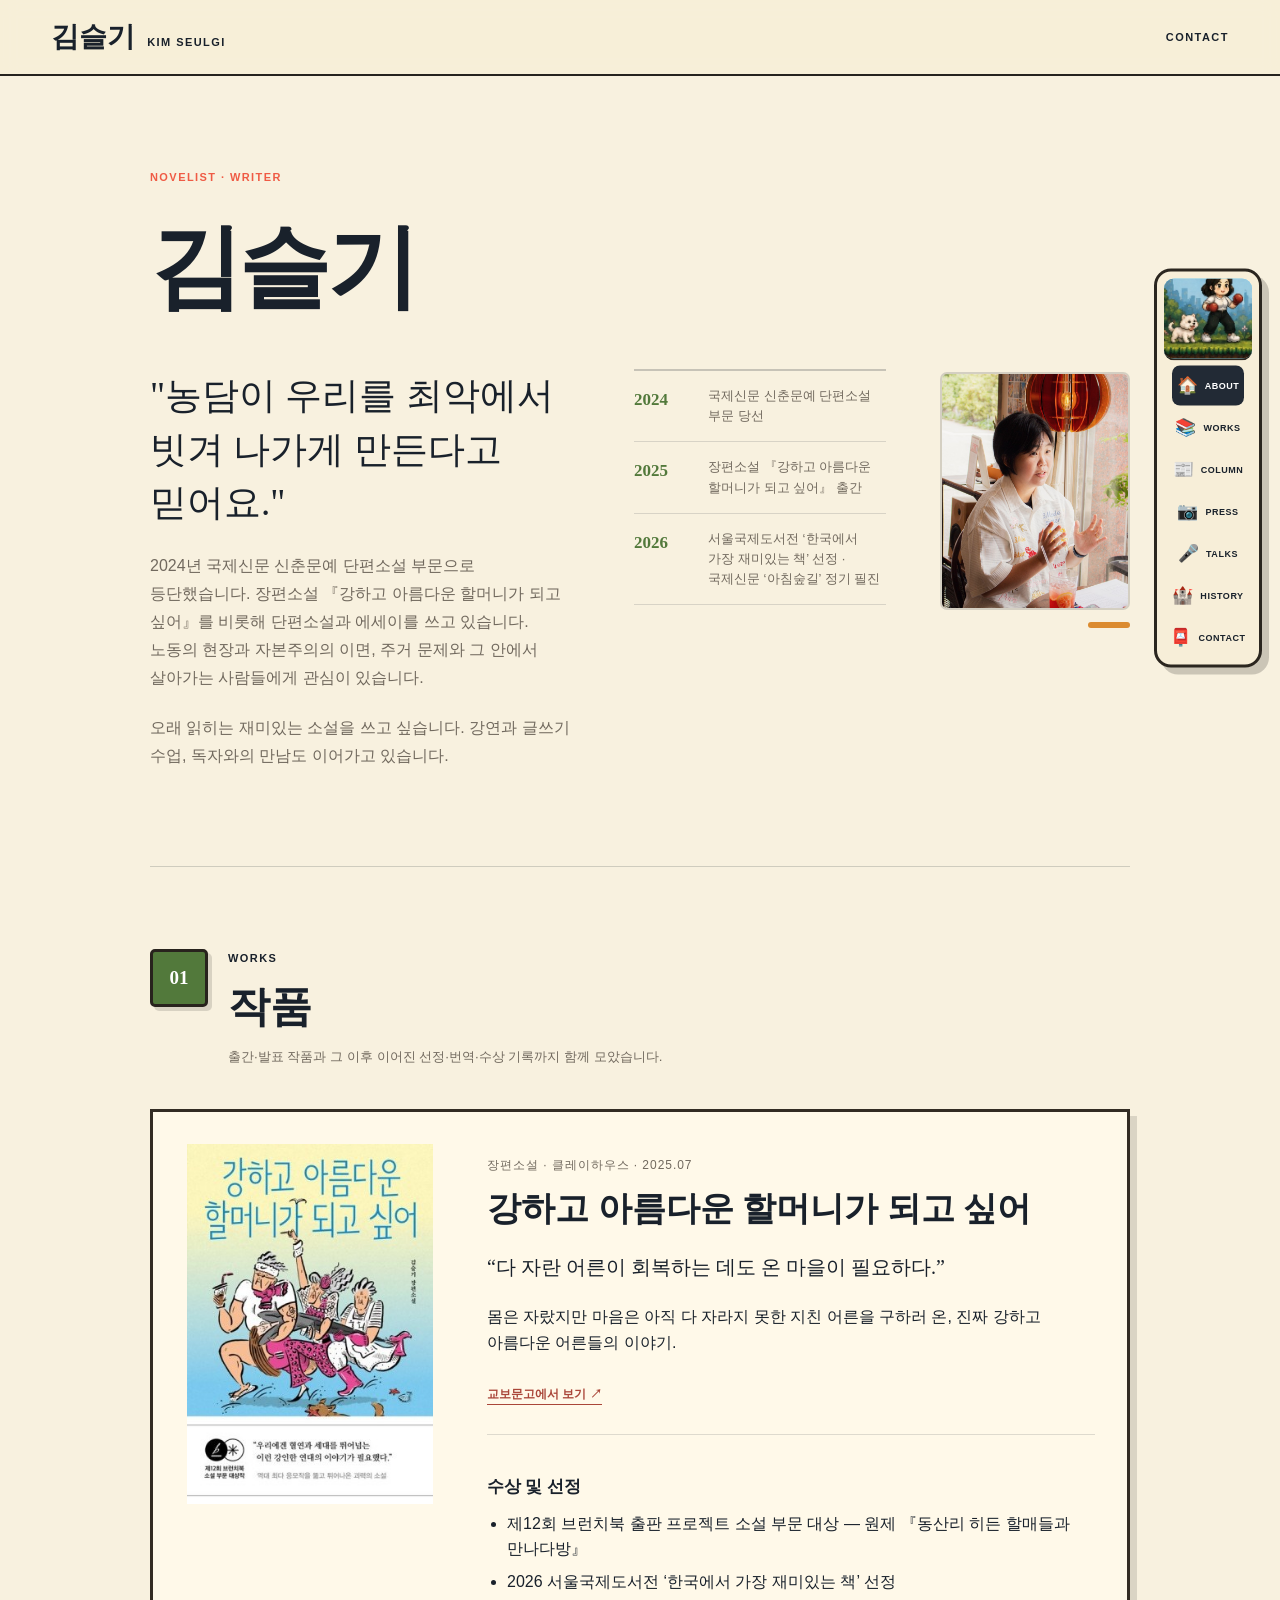
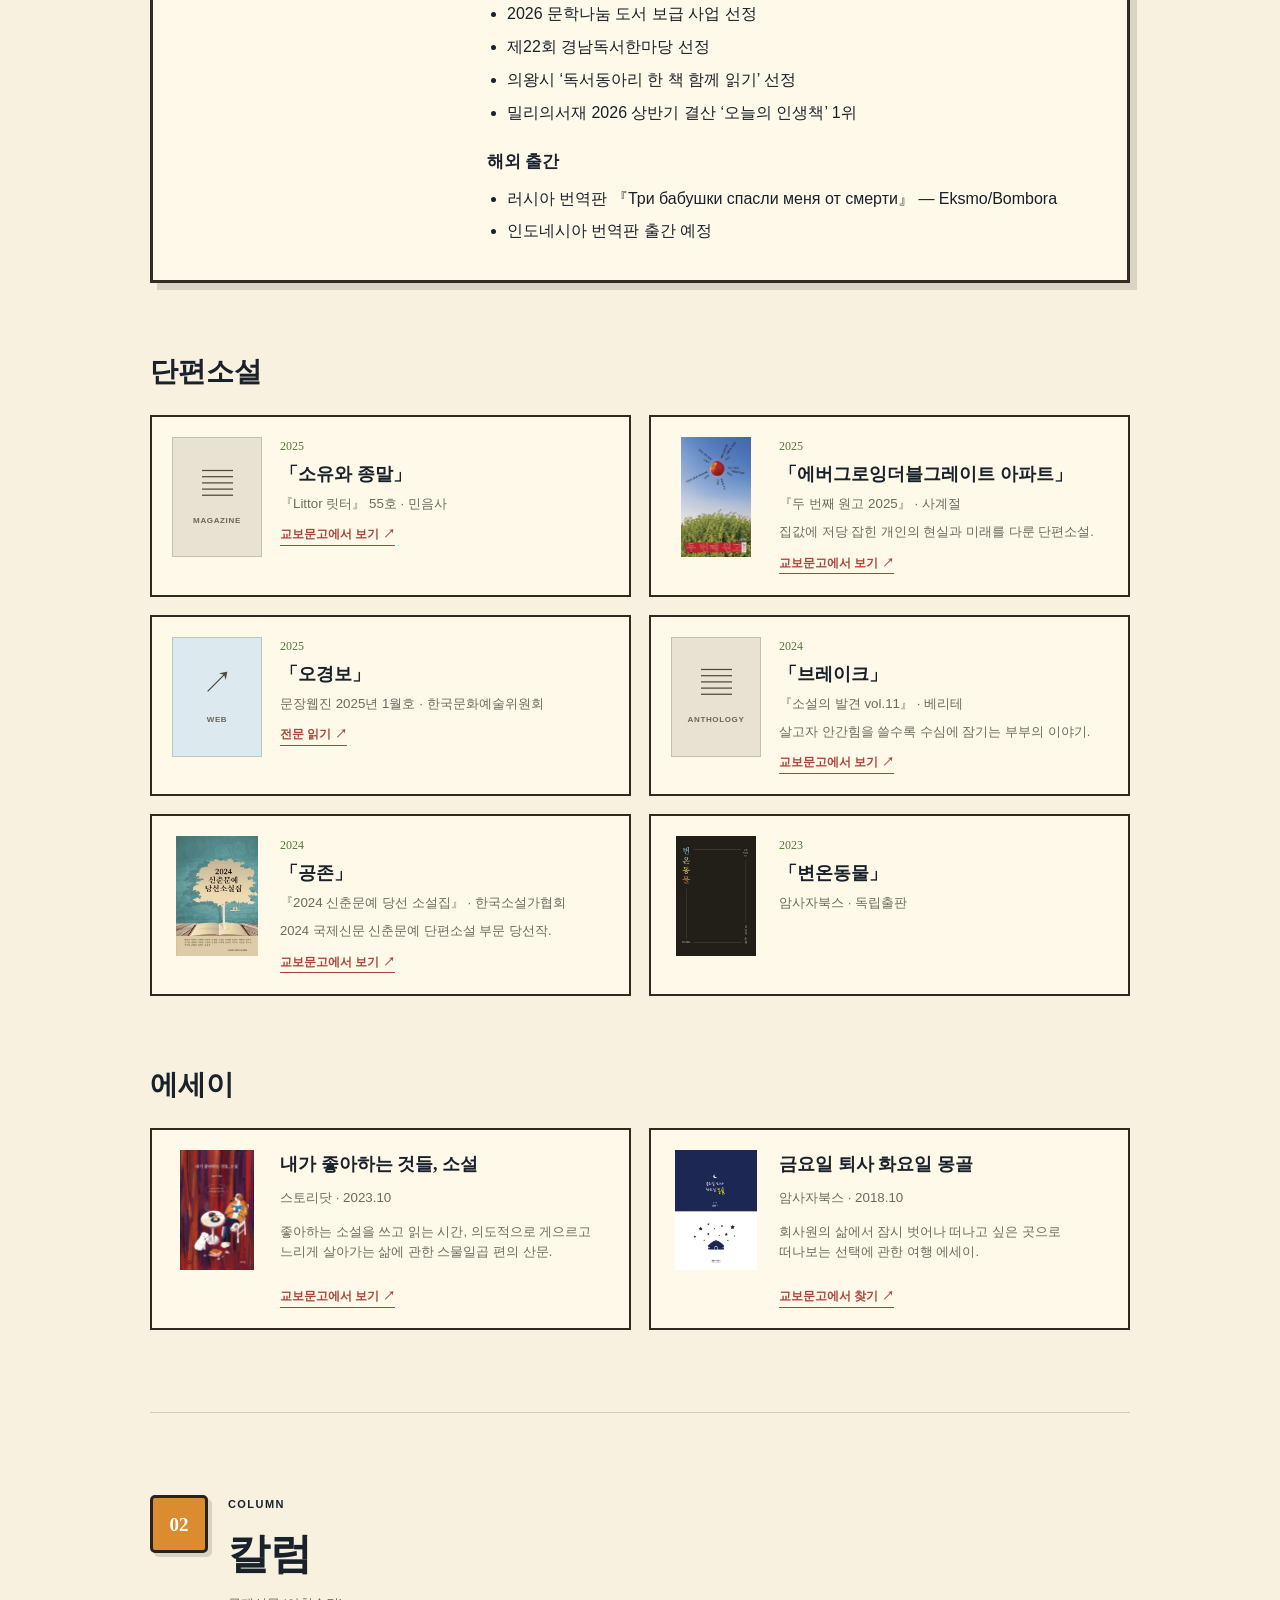
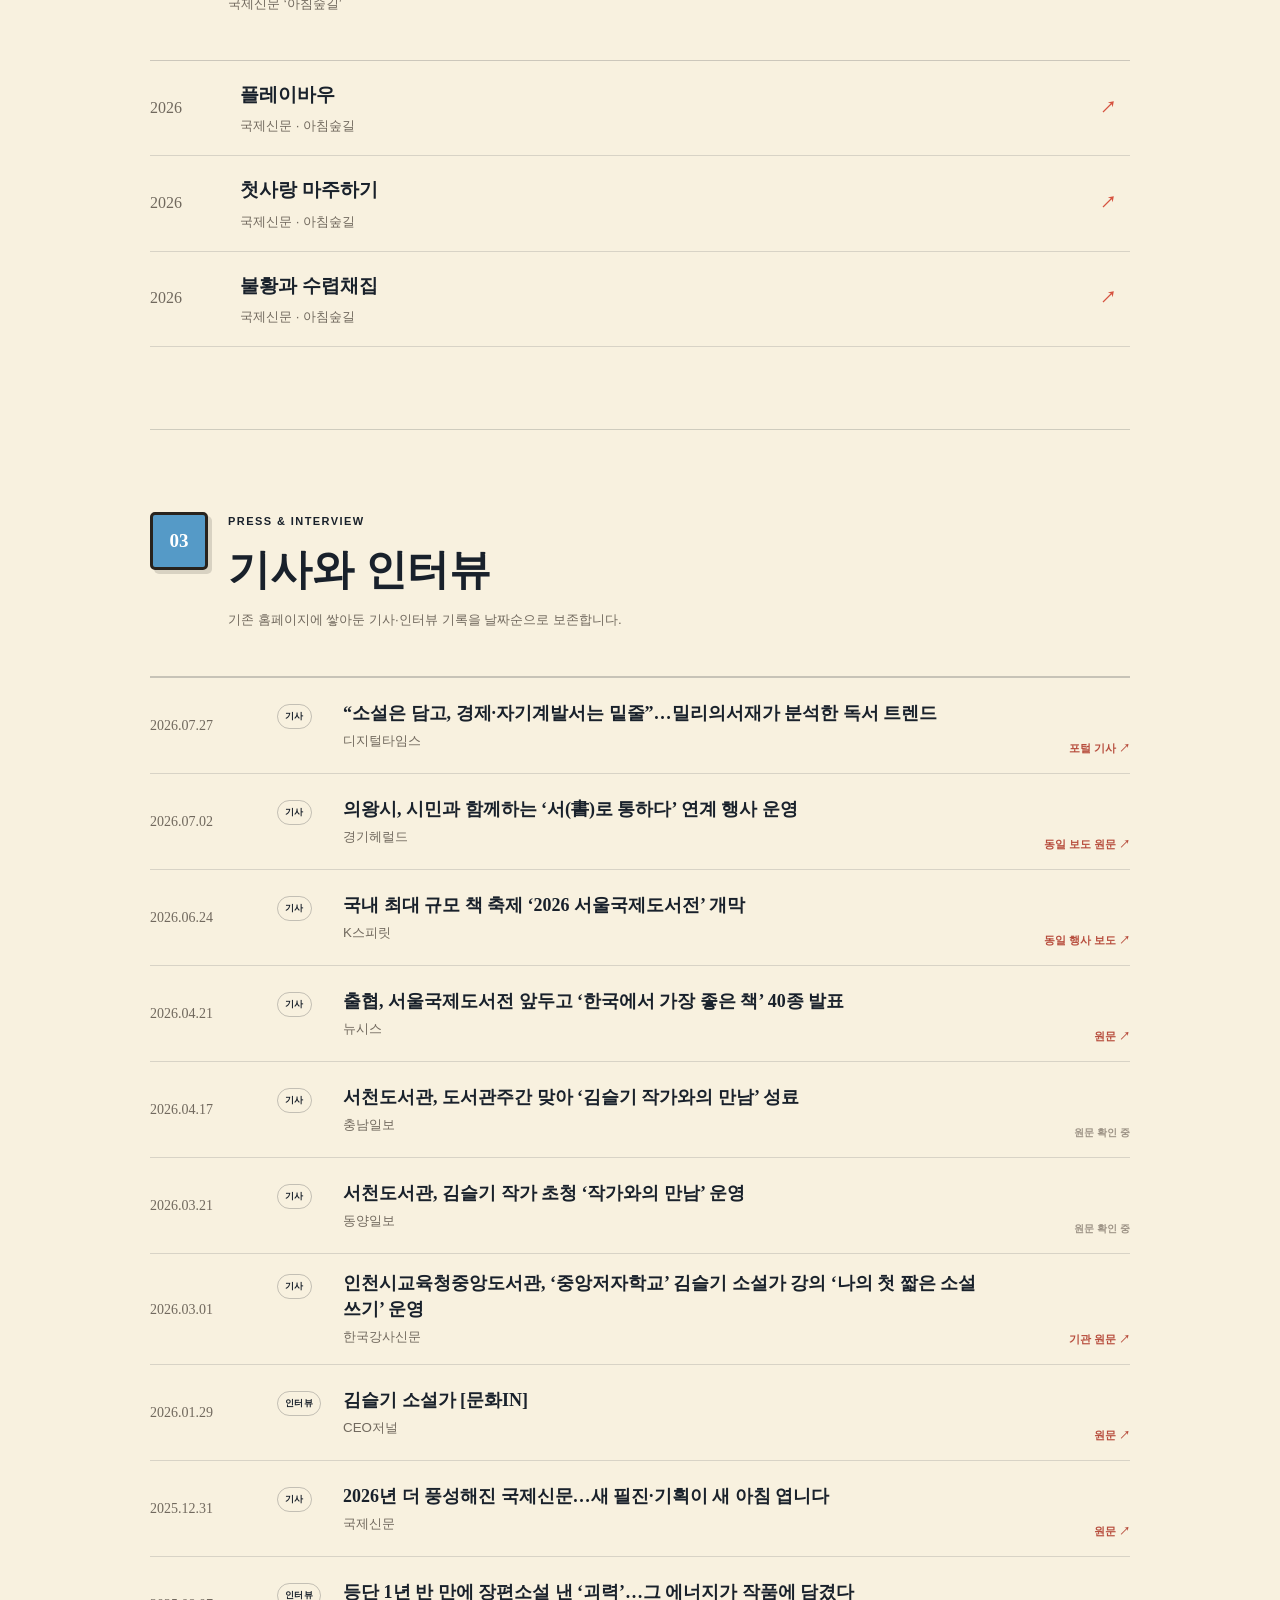
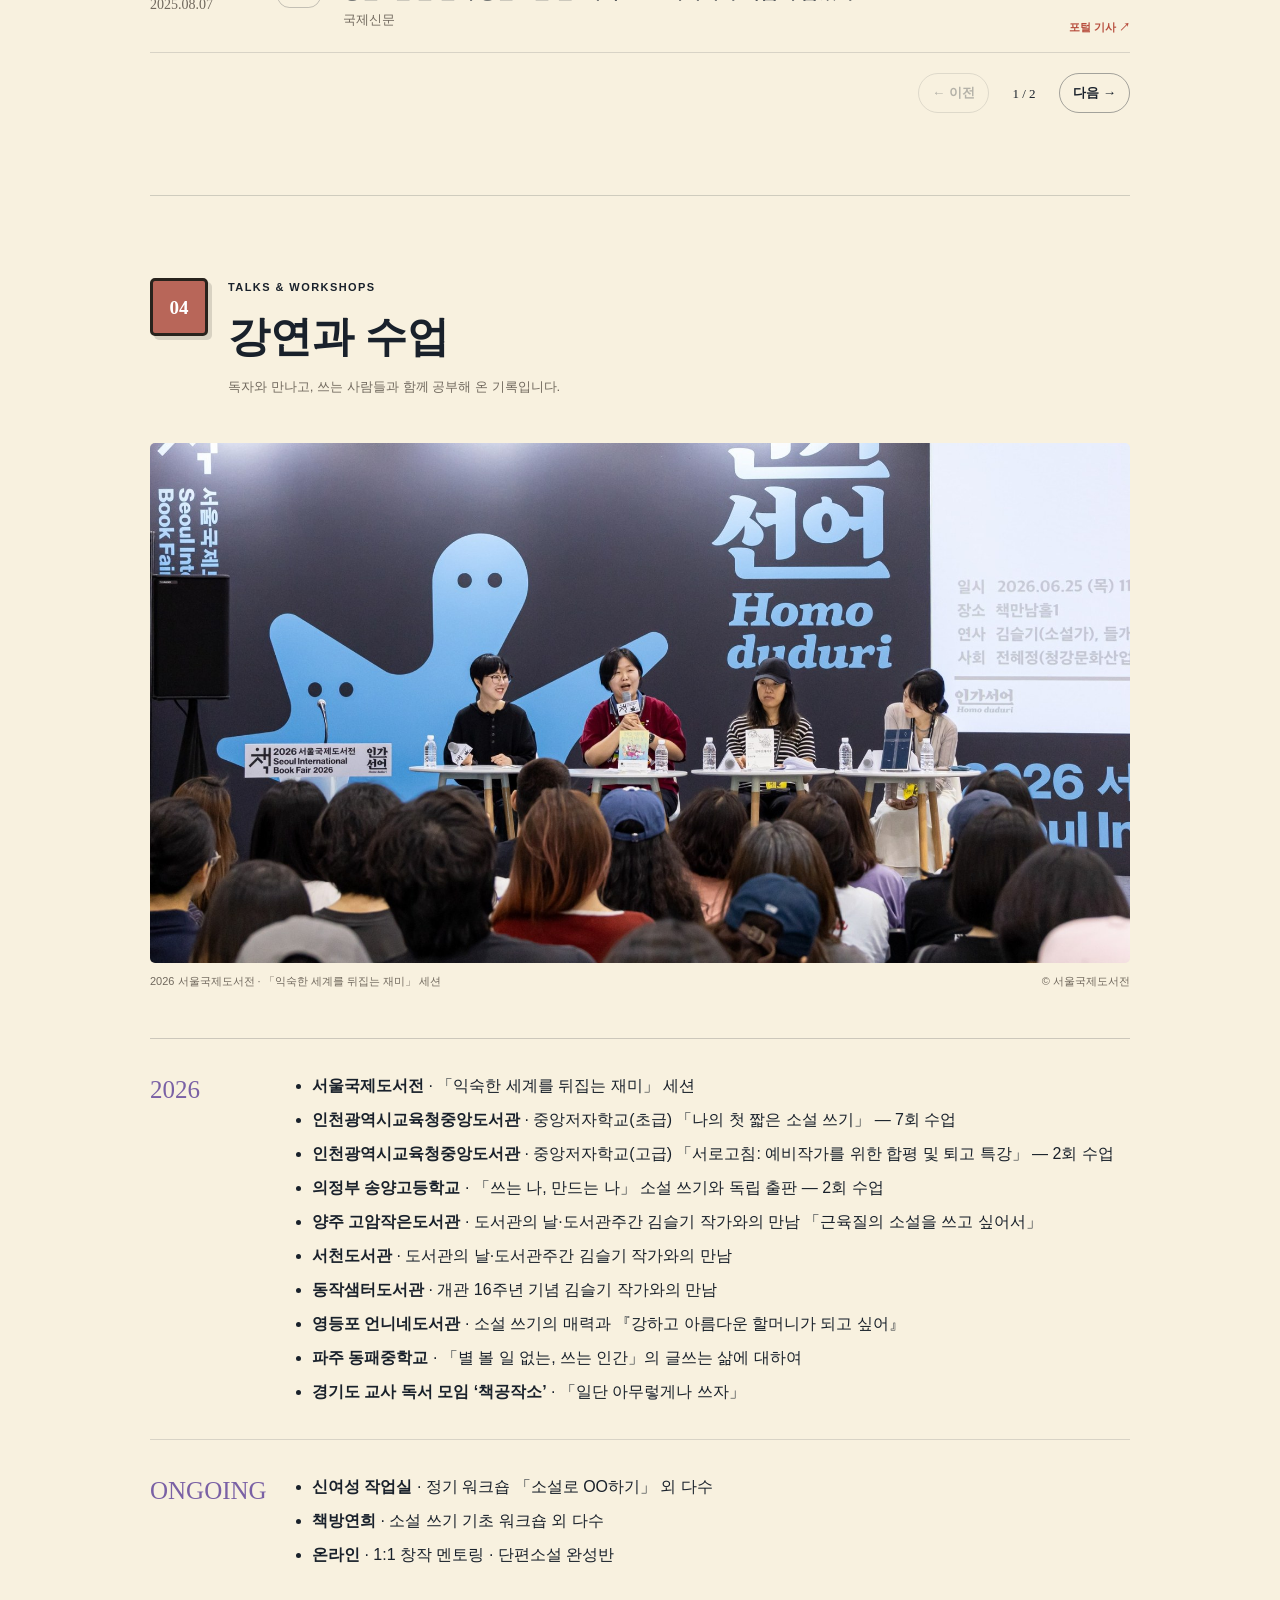
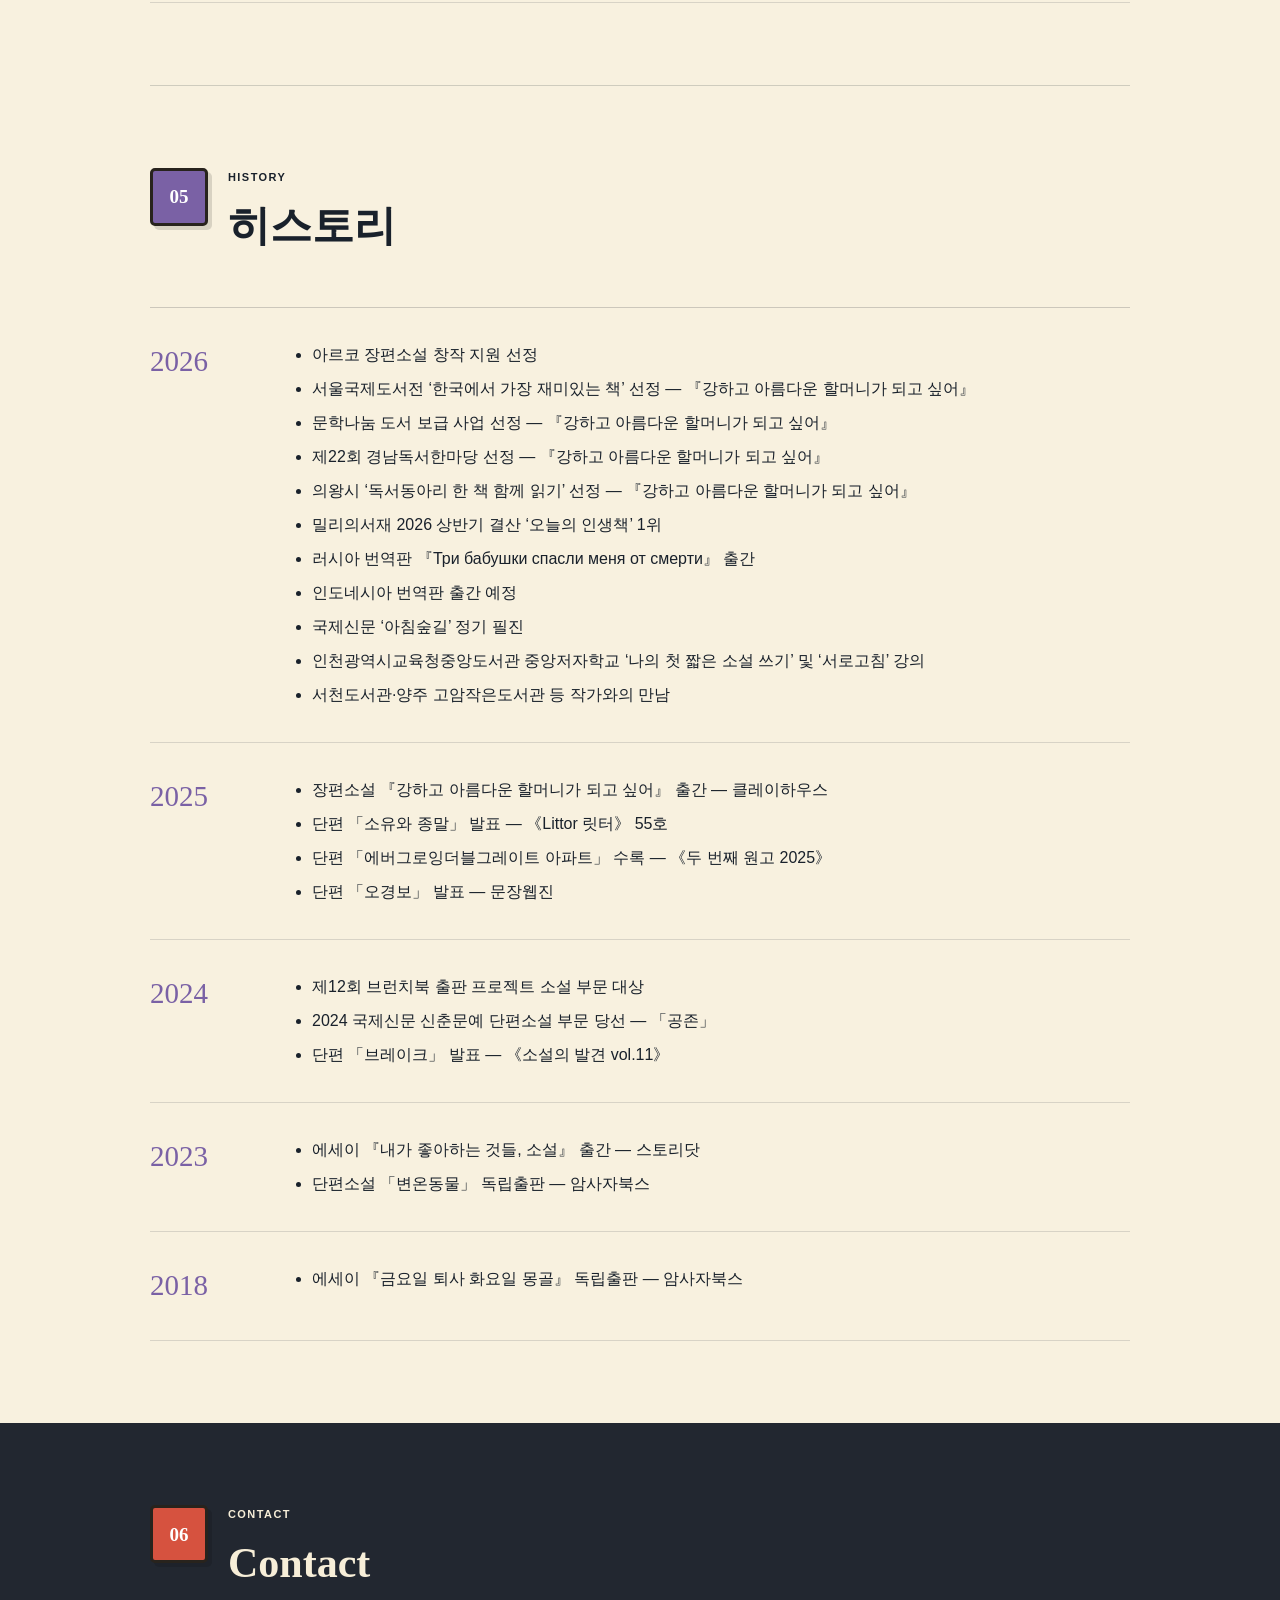
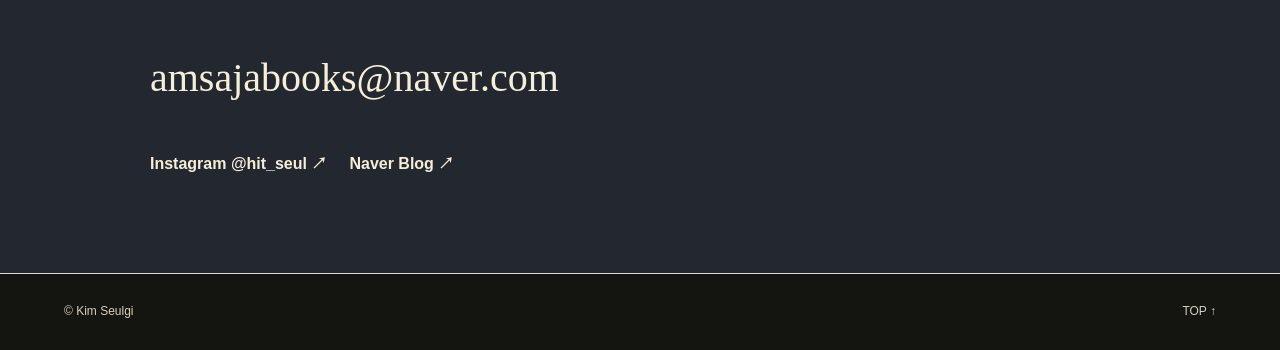
==== commit b5272a8b: "Add files via upload" ====
--- a/index.html
+++ b/index.html
@@ -78,43 +78,72 @@
       </div>
     </article>
 
-    <div class="subsection">
+    <div class="subsection short-fiction-wrap">
       <h3>단편소설</h3>
-      <div class="short-work-grid">
-        <article class="short-work-card">
-          <img src="assets/images/littor55-placeholder.jpg" alt="Littor 릿터 55호 수록 안내 이미지">
-          <div><span class="work-year">2025</span><h4>「소유와 종말」</h4><p>『Littor 릿터 55호 (2025년 8/9월)』 · 민음사</p>
-          <a href="https://search.kyobobook.co.kr/search?keyword=Littor%20%EB%A6%BF%ED%84%B0%2055%ED%98%B8" target="_blank" rel="noopener">교보문고에서 보기 ↗</a></div>
-        </article>
-
-        <article class="short-work-card">
+      <div class="essay-grid short-fiction-grid">
+
+        <article>
+          <div class="publication-icon" aria-hidden="true"><span>▤</span><small>MAGAZINE</small></div>
+          <div>
+            <span class="work-year">2025</span>
+            <strong>「소유와 종말」</strong>
+            <small>『Littor 릿터』 55호 · 민음사</small>
+            <a href="https://search.kyobobook.co.kr/search?keyword=Littor%20%EB%A6%BF%ED%84%B0%2055%ED%98%B8" target="_blank" rel="noopener">교보문고에서 보기 ↗</a>
+          </div>
+        </article>
+
+        <article>
           <img src="assets/images/book-second-2025.jpg" alt="두 번째 원고 2025 표지">
-          <div><span class="work-year">2025</span><h4>「에버그로잉더블그레이트 아파트」</h4><p>『두 번째 원고 2025』 · 사계절</p><p class="work-desc">철근을 사용하지 않은 최첨단 브랜드 아파트에서 벌어지는 멀미 현상의 진실. 집값에 저당 잡힌 개인의 현실과 미래를 다룬 작품.</p>
-          <a href="https://search.kyobobook.co.kr/search?keyword=%EB%91%90%20%EB%B2%88%EC%A7%B8%20%EC%9B%90%EA%B3%A0%202025" target="_blank" rel="noopener">교보문고에서 보기 ↗</a></div>
-        </article>
-
-        <article class="short-work-card web-work">
-          <div class="web-cover">WEB<br><small>문장웹진</small></div>
-          <div><span class="work-year">2025</span><h4>「오경보」</h4><p>문장웹진 2025년 1월호 · 한국문화예술위원회</p>
-          <a href="https://munjang.or.kr/board.es?mid=a20103000000&bid=0003&act=view&ord=B&list_no=103832&nPage=1&c_page=" target="_blank" rel="noopener">전문 읽기 ↗</a></div>
-        </article>
-
-        <article class="short-work-card">
-          <img src="assets/images/discovery11-placeholder.jpg" alt="소설의 발견 vol.11 수록 안내 이미지">
-          <div><span class="work-year">2024</span><h4>「브레이크」</h4><p>『소설의 발견 vol.11』 · 베리테</p><p class="work-desc">살고자 안간힘을 쓸수록 수심에 잠기는 부부의 이야기.</p>
-          <a href="https://search.kyobobook.co.kr/search?keyword=%EC%86%8C%EC%84%A4%EC%9D%98%20%EB%B0%9C%EA%B2%AC%20vol.11" target="_blank" rel="noopener">교보문고에서 보기 ↗</a></div>
-        </article>
-
-        <article class="short-work-card">
+          <div>
+            <span class="work-year">2025</span>
+            <strong>「에버그로잉더블그레이트 아파트」</strong>
+            <small>『두 번째 원고 2025』 · 사계절</small>
+            <p>집값에 저당 잡힌 개인의 현실과 미래를 다룬 단편소설.</p>
+            <a href="https://search.kyobobook.co.kr/search?keyword=%EB%91%90%20%EB%B2%88%EC%A7%B8%20%EC%9B%90%EA%B3%A0%202025" target="_blank" rel="noopener">교보문고에서 보기 ↗</a>
+          </div>
+        </article>
+
+        <article>
+          <div class="publication-icon web" aria-hidden="true"><span>↗</span><small>WEB</small></div>
+          <div>
+            <span class="work-year">2025</span>
+            <strong>「오경보」</strong>
+            <small>문장웹진 2025년 1월호 · 한국문화예술위원회</small>
+            <a href="https://munjang.or.kr/board.es?mid=a20103000000&bid=0003&act=view&ord=B&list_no=103832&nPage=1&c_page=" target="_blank" rel="noopener">전문 읽기 ↗</a>
+          </div>
+        </article>
+
+        <article>
+          <div class="publication-icon" aria-hidden="true"><span>▤</span><small>ANTHOLOGY</small></div>
+          <div>
+            <span class="work-year">2024</span>
+            <strong>「브레이크」</strong>
+            <small>『소설의 발견 vol.11』 · 베리테</small>
+            <p>살고자 안간힘을 쓸수록 수심에 잠기는 부부의 이야기.</p>
+            <a href="https://search.kyobobook.co.kr/search?keyword=%EC%86%8C%EC%84%A4%EC%9D%98%20%EB%B0%9C%EA%B2%AC%20vol.11" target="_blank" rel="noopener">교보문고에서 보기 ↗</a>
+          </div>
+        </article>
+
+        <article>
           <img src="assets/images/book-spring2024.jpg" alt="2024 신춘문예 당선소설집 표지">
-          <div><span class="work-year">2024</span><h4>「공존」</h4><p>『2024 신춘문예 당선 소설집』 · 한국소설가협회</p><p class="work-desc">2024 국제신문 신춘문예 단편소설 부문 당선작.</p>
-          <a href="https://search.kyobobook.co.kr/search?keyword=2024%20%EC%8B%A0%EC%B6%98%EB%AC%B8%EC%98%88%20%EB%8B%B9%EC%84%A0%EC%86%8C%EC%84%A4%EC%A7%91" target="_blank" rel="noopener">교보문고에서 보기 ↗</a></div>
-        </article>
-
-        <article class="short-work-card">
+          <div>
+            <span class="work-year">2024</span>
+            <strong>「공존」</strong>
+            <small>『2024 신춘문예 당선 소설집』 · 한국소설가협회</small>
+            <p>2024 국제신문 신춘문예 단편소설 부문 당선작.</p>
+            <a href="https://search.kyobobook.co.kr/search?keyword=2024%20%EC%8B%A0%EC%B6%98%EB%AC%B8%EC%98%88%20%EB%8B%B9%EC%84%A0%EC%86%8C%EC%84%A4%EC%A7%91" target="_blank" rel="noopener">교보문고에서 보기 ↗</a>
+          </div>
+        </article>
+
+        <article>
           <img src="assets/images/book-warmblood.jpg" alt="변온동물 표지">
-          <div><span class="work-year">2023</span><h4>「변온동물」</h4><p>암사자북스 · 독립출판</p></div>
-        </article>
+          <div>
+            <span class="work-year">2023</span>
+            <strong>「변온동물」</strong>
+            <small>암사자북스 · 독립출판</small>
+          </div>
+        </article>
+
       </div>
     </div>
 
@@ -141,49 +170,93 @@
   <section id="press" class="long-section content-width">
     <div class="section-head">
       <span class="stage-badge blue">03</span>
-      <div><p>PRESS & INTERVIEW</p><h2>기사와 인터뷰</h2><small>기존 아카이브의 외부 기사·인터뷰 기록을 모두 모았습니다.</small></div>
+      <div>
+        <p>PRESS & INTERVIEW</p>
+        <h2>기사와 인터뷰</h2>
+        <small>기존 홈페이지에 쌓아둔 기사·인터뷰 기록을 날짜순으로 보존합니다.</small>
+      </div>
     </div>
     <div class="media-archive" id="media-archive">
       <article class="media-archive-row" data-media-item="0">
       <div class="media-date">2026.07.27</div>
-      <div class="media-copy"><span class="media-type">기사</span><strong>“소설은 담고, 경제·자기계발서는 밑줄”…밀리의서재가 분석한 독서 트렌드</strong><small>디지털타임스</small></div>
-      <div class="media-action"><a class="media-link" href="https://www.yna.co.kr/amp/view/AKR20260727062700017" target="_blank" rel="noopener">관련 원문 ↗</a></div>
+      <div class="media-copy">
+        <span class="media-type">기사</span>
+        <strong>“소설은 담고, 경제·자기계발서는 밑줄”…밀리의서재가 분석한 독서 트렌드</strong>
+        <small>디지털타임스</small>
+      </div>
+      <div class="media-action"><a class="media-link" href="https://v.daum.net/v/20260727112609557" target="_blank" rel="noopener">포털 기사 ↗</a></div>
     </article><article class="media-archive-row" data-media-item="1">
       <div class="media-date">2026.07.02</div>
-      <div class="media-copy"><span class="media-type">기사</span><strong>의왕시, 시민과 함께하는 ‘서(書)로 통하다’ 연계 행사 운영</strong><small>경기헤럴드</small></div>
-      <div class="media-action"><a class="media-link" href="https://www.koreasafetynews.com/news/articleView.html?idxno=237490" target="_blank" rel="noopener">동일 행사 보도 ↗</a></div>
+      <div class="media-copy">
+        <span class="media-type">기사</span>
+        <strong>의왕시, 시민과 함께하는 ‘서(書)로 통하다’ 연계 행사 운영</strong>
+        <small>경기헤럴드</small>
+      </div>
+      <div class="media-action"><a class="media-link" href="https://www.koreasafetynews.com/news/articleView.html?idxno=237490" target="_blank" rel="noopener">동일 보도 원문 ↗</a></div>
     </article><article class="media-archive-row" data-media-item="2">
       <div class="media-date">2026.06.24</div>
-      <div class="media-copy"><span class="media-type">기사</span><strong>국내 최대 규모 책 축제 ‘2026 서울국제도서전’ 개막</strong><small>K스피릿</small></div>
-      <div class="media-action"><span class="media-no-link">기록</span></div>
+      <div class="media-copy">
+        <span class="media-type">기사</span>
+        <strong>국내 최대 규모 책 축제 ‘2026 서울국제도서전’ 개막</strong>
+        <small>K스피릿</small>
+      </div>
+      <div class="media-action"><a class="media-link" href="https://www.kukinews.com/article/view/kuk202606170145" target="_blank" rel="noopener">동일 행사 보도 ↗</a></div>
     </article><article class="media-archive-row" data-media-item="3">
       <div class="media-date">2026.04.21</div>
-      <div class="media-copy"><span class="media-type">기사</span><strong>출협, 서울국제도서전 앞두고 ‘한국에서 가장 좋은 책’ 40종 발표</strong><small>뉴시스</small></div>
+      <div class="media-copy">
+        <span class="media-type">기사</span>
+        <strong>출협, 서울국제도서전 앞두고 ‘한국에서 가장 좋은 책’ 40종 발표</strong>
+        <small>뉴시스</small>
+      </div>
       <div class="media-action"><a class="media-link" href="https://www.newsis.com/view/NISX20260421_0003600635" target="_blank" rel="noopener">원문 ↗</a></div>
     </article><article class="media-archive-row" data-media-item="4">
       <div class="media-date">2026.04.17</div>
-      <div class="media-copy"><span class="media-type">기사</span><strong>서천도서관, 도서관주간 맞아 ‘김슬기 작가와의 만남’ 성료</strong><small>충남일보</small></div>
-      <div class="media-action"><span class="media-no-link">기록</span></div>
+      <div class="media-copy">
+        <span class="media-type">기사</span>
+        <strong>서천도서관, 도서관주간 맞아 ‘김슬기 작가와의 만남’ 성료</strong>
+        <small>충남일보</small>
+      </div>
+      <div class="media-action"><span class="media-no-link">원문 확인 중</span></div>
     </article><article class="media-archive-row" data-media-item="5">
       <div class="media-date">2026.03.21</div>
-      <div class="media-copy"><span class="media-type">기사</span><strong>서천도서관, 김슬기 작가 초청 ‘작가와의 만남’ 운영</strong><small>동양일보</small></div>
-      <div class="media-action"><span class="media-no-link">기록</span></div>
+      <div class="media-copy">
+        <span class="media-type">기사</span>
+        <strong>서천도서관, 김슬기 작가 초청 ‘작가와의 만남’ 운영</strong>
+        <small>동양일보</small>
+      </div>
+      <div class="media-action"><span class="media-no-link">원문 확인 중</span></div>
     </article><article class="media-archive-row" data-media-item="6">
       <div class="media-date">2026.03.01</div>
-      <div class="media-copy"><span class="media-type">기사</span><strong>인천시교육청중앙도서관, ‘중앙저자학교’ 김슬기 소설가 강의 ‘나의 첫 짧은 소설 쓰기’ 운영</strong><small>한국강사신문</small></div>
-      <div class="media-action"><a class="media-link" href="https://ice.go.kr/ice/na/ntt/selectNttInfo.do?mi=&amp;nttSn=3362265" target="_blank" rel="noopener">기관 안내 ↗</a></div>
+      <div class="media-copy">
+        <span class="media-type">기사</span>
+        <strong>인천시교육청중앙도서관, ‘중앙저자학교’ 김슬기 소설가 강의 ‘나의 첫 짧은 소설 쓰기’ 운영</strong>
+        <small>한국강사신문</small>
+      </div>
+      <div class="media-action"><a class="media-link" href="https://ice.go.kr/ice/na/ntt/selectNttInfo.do?mi=&amp;nttSn=3362265" target="_blank" rel="noopener">기관 원문 ↗</a></div>
     </article><article class="media-archive-row" data-media-item="7">
       <div class="media-date">2026.01.29</div>
-      <div class="media-copy"><span class="media-type">인터뷰</span><strong>김슬기 소설가 [문화IN]</strong><small>CEO저널</small></div>
+      <div class="media-copy">
+        <span class="media-type">인터뷰</span>
+        <strong>김슬기 소설가 [문화IN]</strong>
+        <small>CEO저널</small>
+      </div>
       <div class="media-action"><a class="media-link" href="https://www.ceojhn.com/news/articleView.html?idxno=9245" target="_blank" rel="noopener">원문 ↗</a></div>
     </article><article class="media-archive-row" data-media-item="8">
       <div class="media-date">2025.12.31</div>
-      <div class="media-copy"><span class="media-type">기사</span><strong>2026년 더 풍성해진 국제신문…새 필진·기획이 새 아침 엽니다</strong><small>국제신문</small></div>
+      <div class="media-copy">
+        <span class="media-type">기사</span>
+        <strong>2026년 더 풍성해진 국제신문…새 필진·기획이 새 아침 엽니다</strong>
+        <small>국제신문</small>
+      </div>
       <div class="media-action"><a class="media-link" href="https://www.kookje.co.kr/news2011/asp/newsbody.asp?code=1800&amp;key=20260101.22002007762" target="_blank" rel="noopener">원문 ↗</a></div>
     </article><article class="media-archive-row" data-media-item="9">
       <div class="media-date">2025.08.07</div>
-      <div class="media-copy"><span class="media-type">인터뷰</span><strong>등단 1년 반 만에 장편소설 낸 ‘괴력’…그 에너지가 작품에 담겼다</strong><small>국제신문</small></div>
-      <div class="media-action"><a class="media-link" href="https://www.kookje.co.kr/news2011/asp/newsbody.asp?code=0500&amp;key=20250808.22014001568" target="_blank" rel="noopener">원문 ↗</a></div>
+      <div class="media-copy">
+        <span class="media-type">인터뷰</span>
+        <strong>등단 1년 반 만에 장편소설 낸 ‘괴력’…그 에너지가 작품에 담겼다</strong>
+        <small>국제신문</small>
+      </div>
+      <div class="media-action"><a class="media-link" href="https://v.daum.net/v/FOXReKvavY?f=p" target="_blank" rel="noopener">포털 기사 ↗</a></div>
     </article>
     </div>
     <div class="media-pager" aria-label="기사와 인터뷰 페이지 이동">
--- a/assets/refined.css
+++ b/assets/refined.css
@@ -285,3 +285,105 @@
   .talk-feature-photo figcaption{display:block;line-height:1.5}
   .talk-feature-photo figcaption span{display:block;margin-top:3px}
 }
+
+
+/* short fiction v2 — same visual system as essay cards */
+.short-fiction-grid article{
+  display:grid;
+  grid-template-columns:90px minmax(0,1fr);
+  gap:18px;
+  align-items:start;
+  padding:20px;
+  border:2px solid #30291f;
+  background:#fff9e9;
+}
+.short-fiction-grid img,
+.publication-icon{
+  width:90px;
+  height:120px;
+  object-fit:contain;
+}
+.publication-icon{
+  display:flex;
+  flex-direction:column;
+  align-items:center;
+  justify-content:center;
+  gap:9px;
+  border:1px solid rgba(25,33,43,.18);
+  background:#e9e2d3;
+  color:#4f493f;
+}
+.publication-icon.web{
+  background:#dceaf0;
+}
+.publication-icon span{
+  font-family:Georgia,serif;
+  font-size:31px;
+  line-height:1;
+}
+.publication-icon small{
+  font-size:8px!important;
+  font-weight:900;
+  letter-spacing:.08em;
+  color:#6c6458!important;
+}
+.short-fiction-grid .work-year{
+  display:block;
+  margin-bottom:5px;
+  font-family:Georgia,serif;
+  color:var(--green);
+  font-size:12px;
+}
+.short-fiction-grid strong{
+  display:block;
+  font-family:Georgia,"Noto Serif KR",serif;
+  font-size:18px;
+  line-height:1.4;
+}
+.short-fiction-grid small{
+  display:block;
+  margin-top:7px;
+  color:var(--muted);
+  line-height:1.5;
+}
+.short-fiction-grid p{
+  margin:8px 0 0;
+  color:var(--muted);
+  font-size:13px;
+  line-height:1.55;
+}
+.short-fiction-grid a{
+  display:inline-block;
+  margin-top:11px;
+  color:#aa4639;
+  font-size:12px;
+  font-weight:900;
+  border-bottom:1px solid currentColor;
+}
+
+/* neutralize the abandoned short-work-card layout */
+.short-work-grid{display:none}
+
+@media(max-width:720px){
+  .short-fiction-grid article{
+    grid-template-columns:76px minmax(0,1fr);
+    gap:14px;
+    padding:16px;
+  }
+  .short-fiction-grid img,
+  .publication-icon{
+    width:76px;
+    height:102px;
+  }
+  .short-fiction-grid strong{font-size:16px}
+}
+
+/* news archive source cleanup */
+.media-no-link{
+  color:#9c9285;
+  font-size:10px;
+  font-weight:800;
+}
+.media-link{
+  white-space:nowrap;
+}
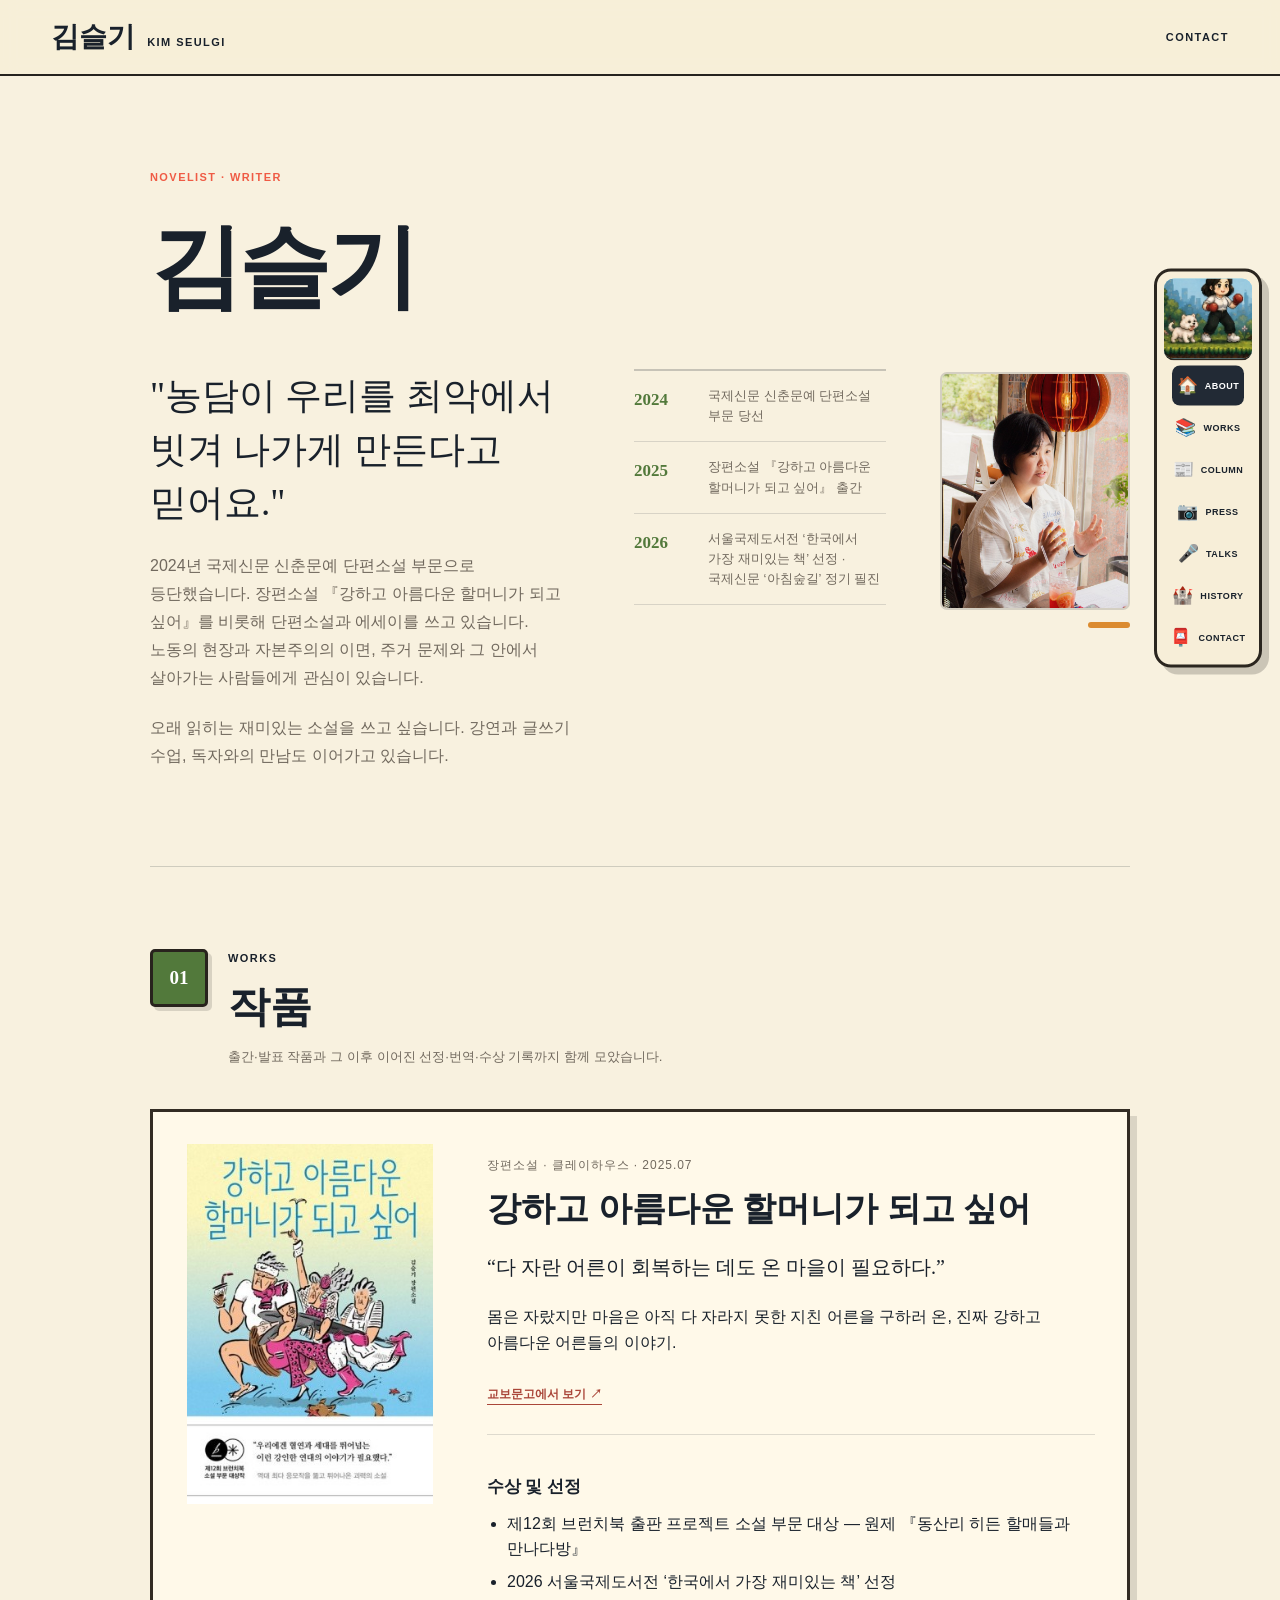
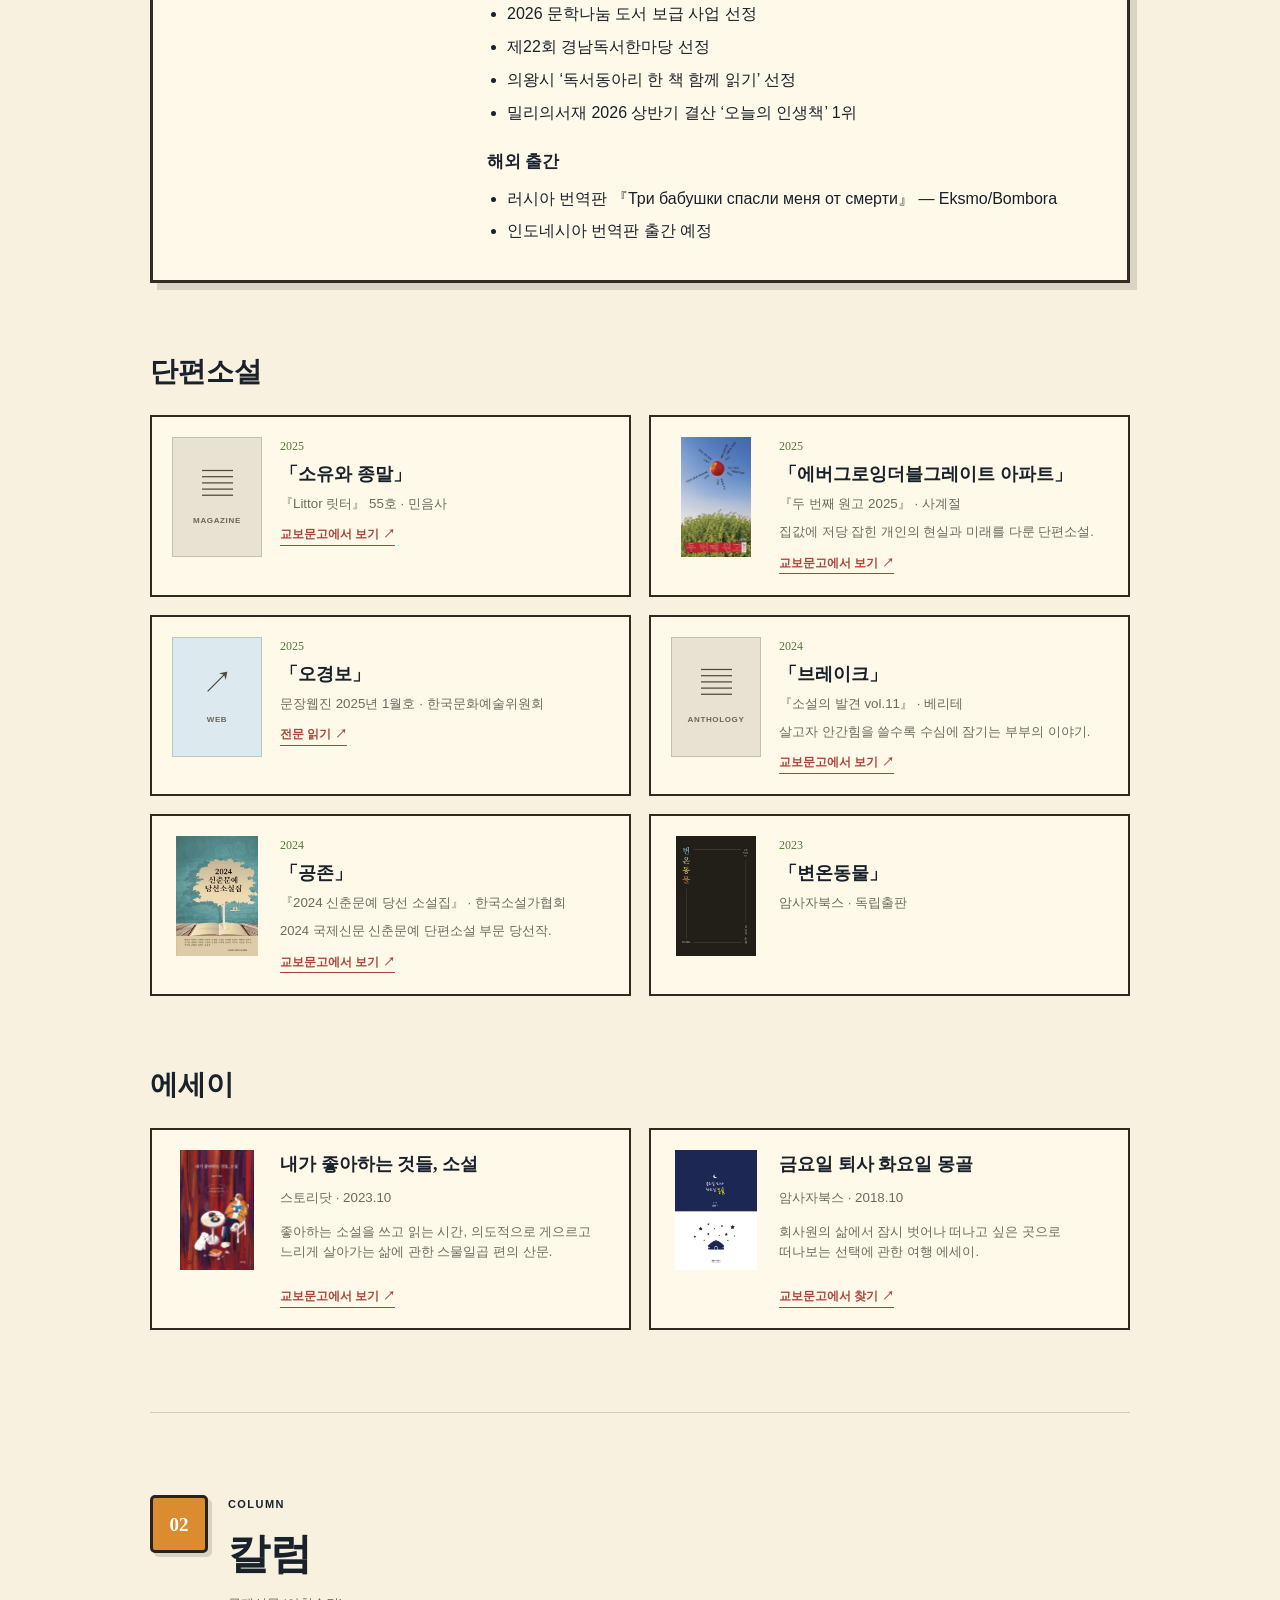
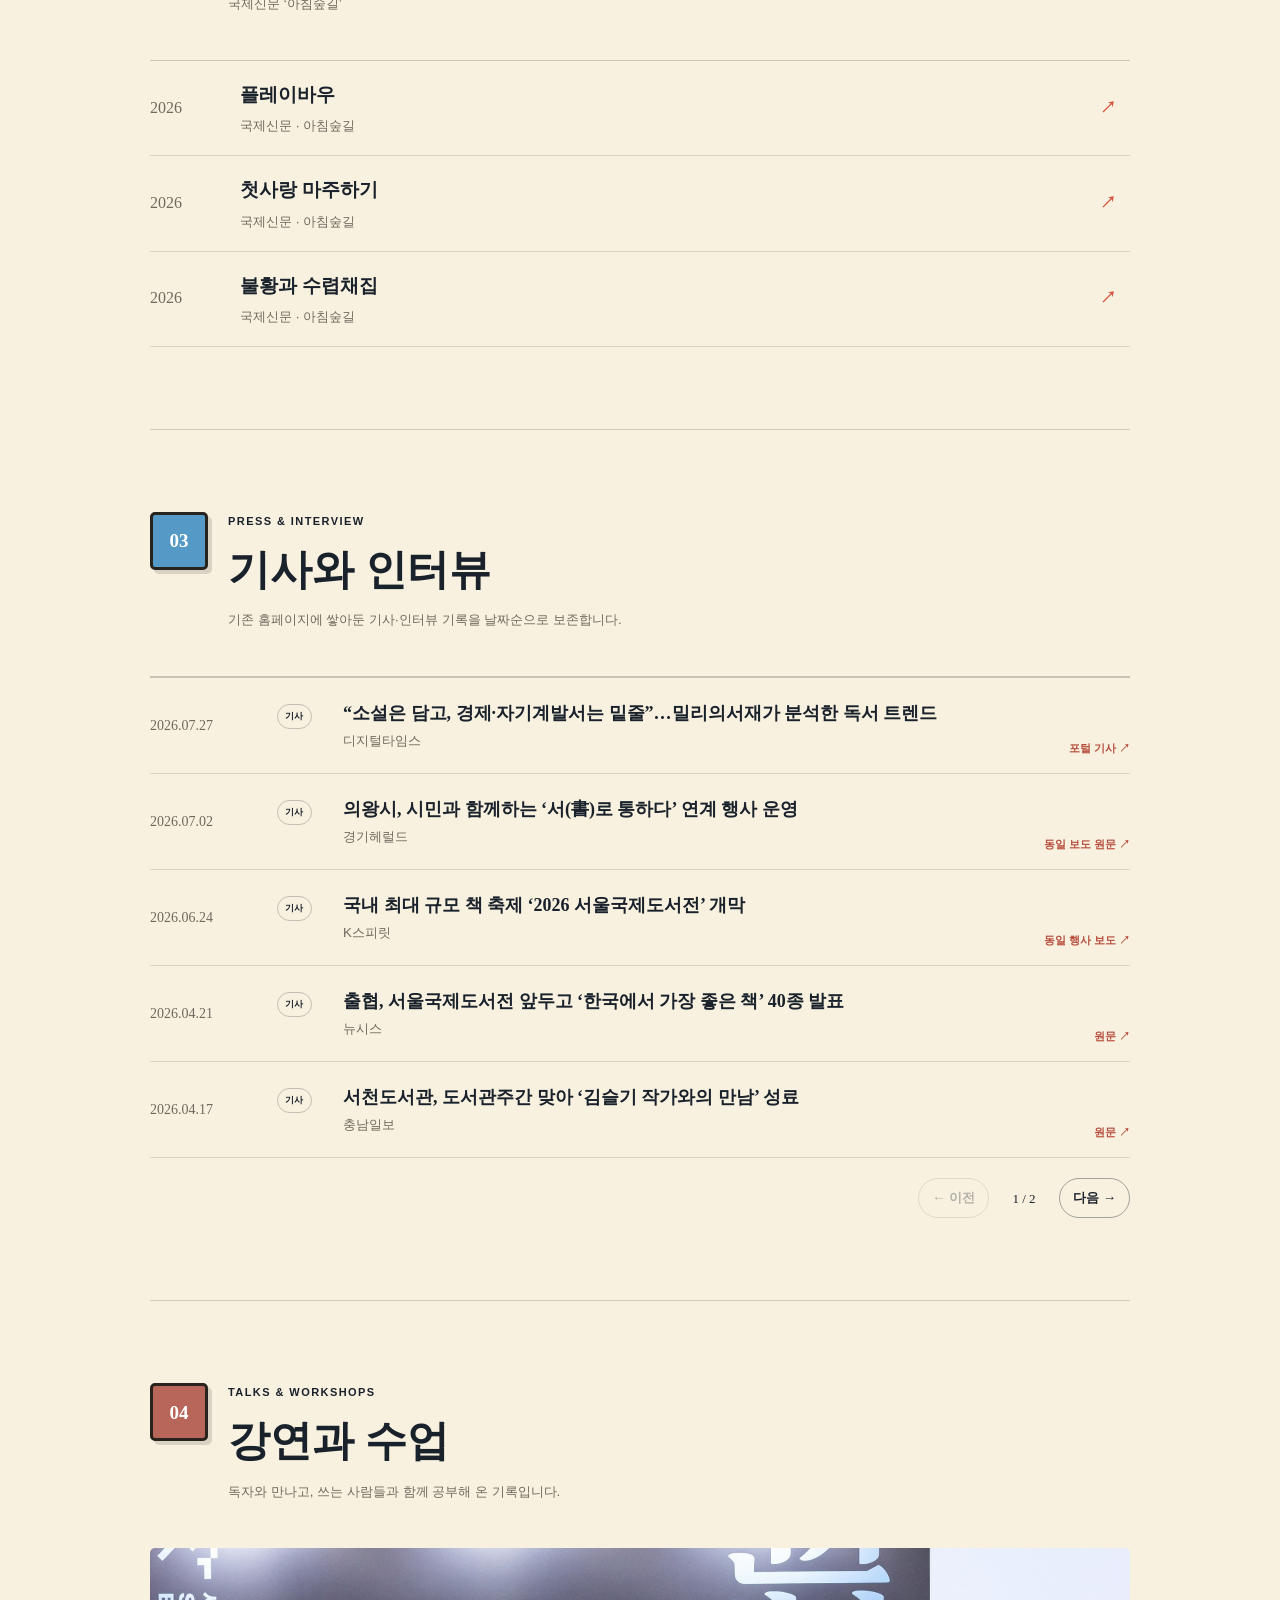
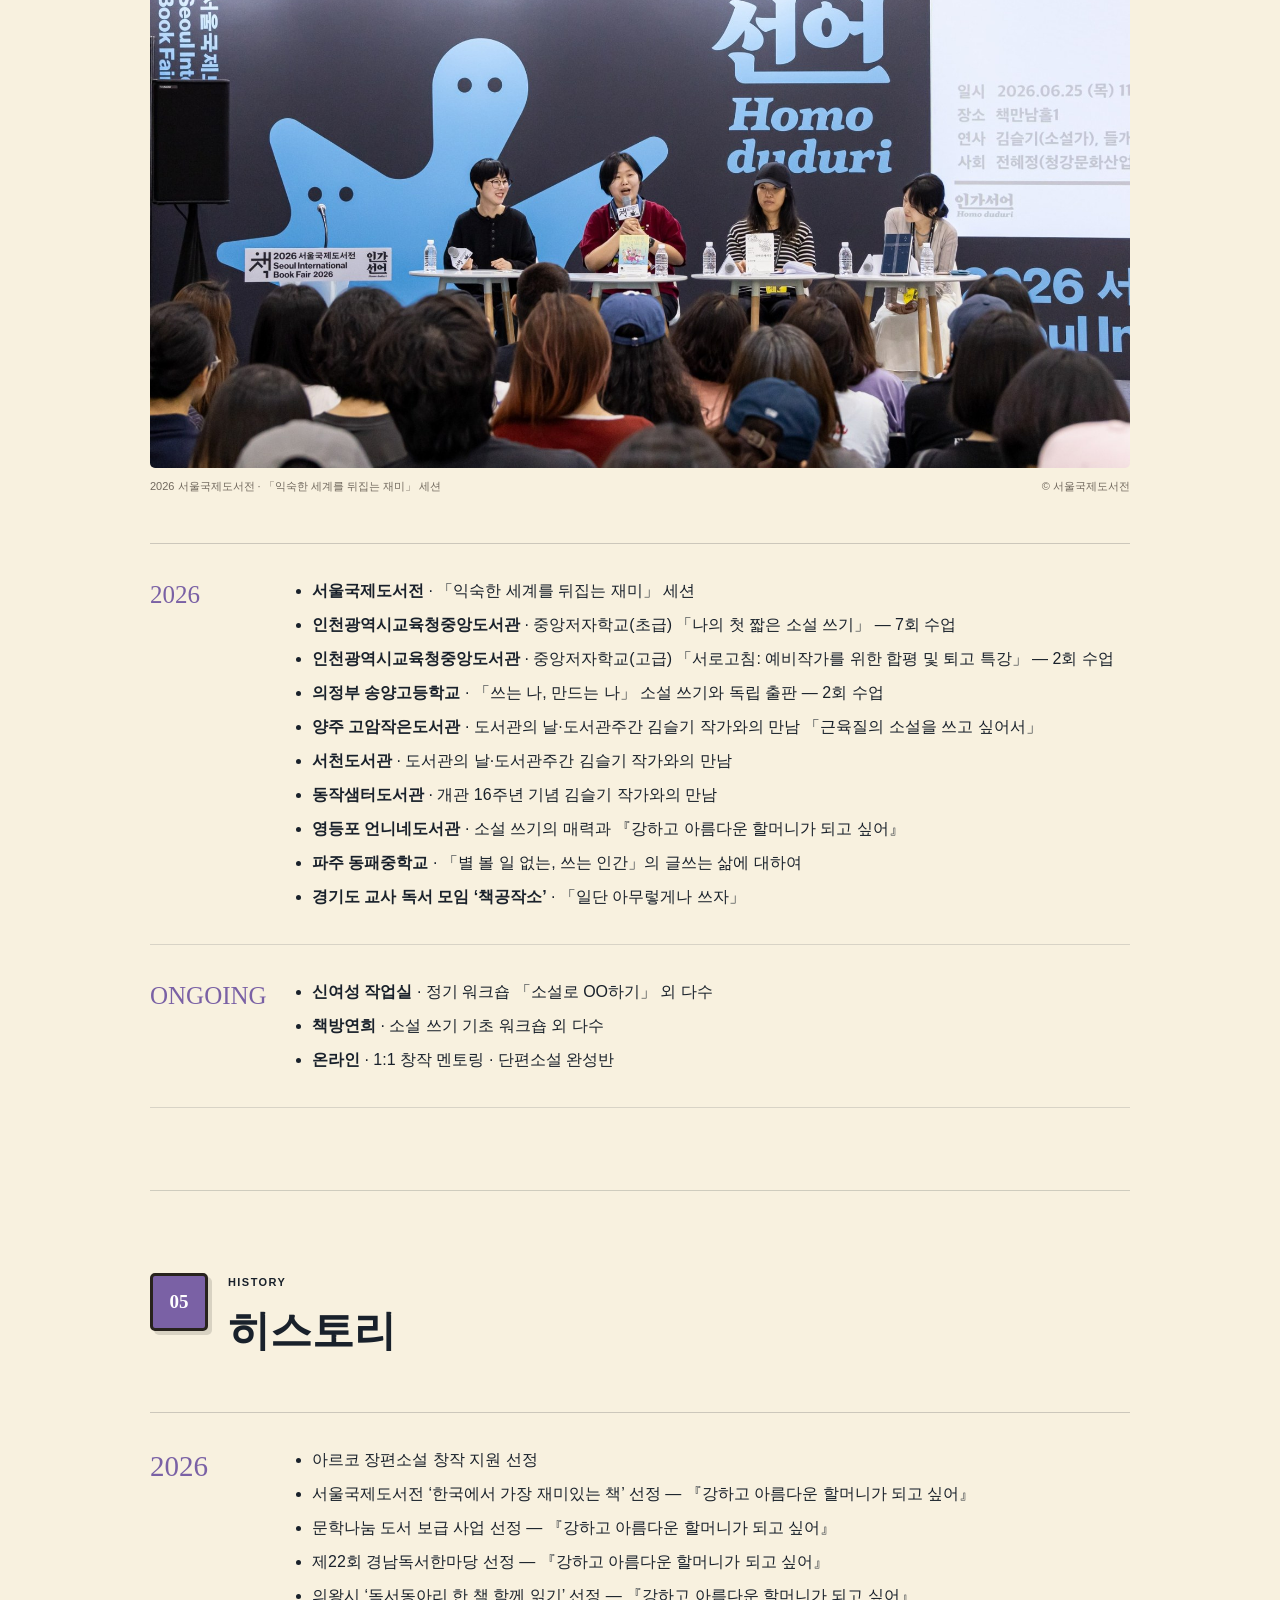
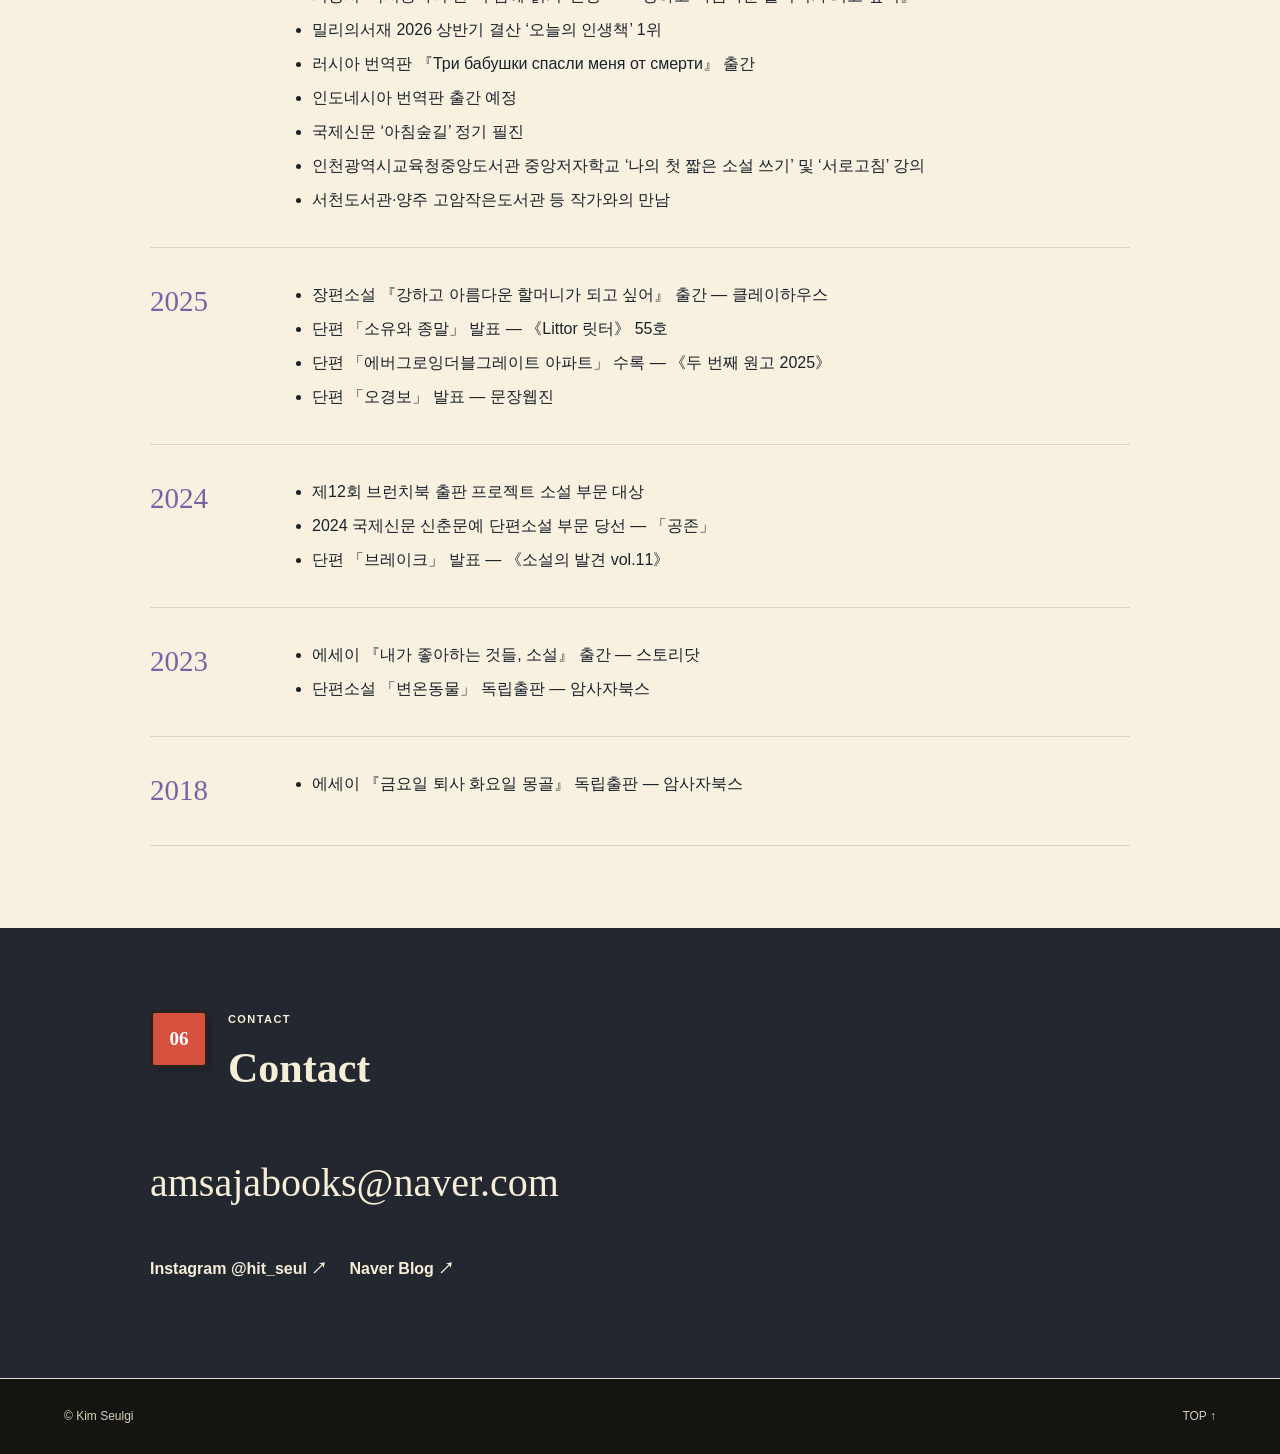
==== commit d13fc630: "Add files via upload" ====
--- a/index.html
+++ b/index.html
@@ -16,6 +16,7 @@
 <link rel="stylesheet" href="assets/style.css">
 <link rel="stylesheet" href="assets/singlepage-pixel.css">
 <link rel="stylesheet" href="assets/refined.css">
+<link rel="stylesheet" href="assets/mobile-dock-fix.css">
 </head>
 <body class="singlepage-site">
 
@@ -216,7 +217,7 @@
         <strong>서천도서관, 도서관주간 맞아 ‘김슬기 작가와의 만남’ 성료</strong>
         <small>충남일보</small>
       </div>
-      <div class="media-action"><span class="media-no-link">원문 확인 중</span></div>
+      <div class="media-action"><a class="media-link" href="https://www.chungnamilbo.co.kr/news/articleView.html?idxno=883930" target="_blank" rel="noopener">원문 ↗</a></div>
     </article><article class="media-archive-row" data-media-item="5">
       <div class="media-date">2026.03.21</div>
       <div class="media-copy">
@@ -224,7 +225,7 @@
         <strong>서천도서관, 김슬기 작가 초청 ‘작가와의 만남’ 운영</strong>
         <small>동양일보</small>
       </div>
-      <div class="media-action"><span class="media-no-link">원문 확인 중</span></div>
+      <div class="media-action"><a class="media-link" href="https://www.ggilbo.com/news/articleView.html?idxno=1146323" target="_blank" rel="noopener">원문 ↗</a></div>
     </article><article class="media-archive-row" data-media-item="6">
       <div class="media-date">2026.03.01</div>
       <div class="media-copy">
--- a/assets/refined.css
+++ b/assets/refined.css
@@ -387,3 +387,9 @@
 .media-link{
   white-space:nowrap;
 }
+
+
+/* pagination hard fix */
+.media-archive-row[hidden]{
+  display:none !important;
+}
--- a/assets/mobile-dock-fix.css
+++ b/assets/mobile-dock-fix.css
@@ -0,0 +1,148 @@
+
+/* =========================================================
+   Mobile floating navigation hard fix
+   Keep desktop dock unchanged; mobile becomes a compact bottom bar.
+   ========================================================= */
+
+@media (max-width: 900px) {
+  body.singlepage-site{
+    padding-bottom: 78px;
+  }
+
+  .floating-dock{
+    position: fixed !important;
+    left: 50% !important;
+    right: auto !important;
+    top: auto !important;
+    bottom: max(8px, env(safe-area-inset-bottom)) !important;
+    transform: translateX(-50%) !important;
+
+    width: min(calc(100vw - 18px), 520px) !important;
+    height: 58px !important;
+    min-height: 58px !important;
+    max-height: 58px !important;
+
+    padding: 5px 7px !important;
+    margin: 0 !important;
+
+    display: block !important;
+    overflow: visible !important;
+
+    border: 2px solid #2b261f !important;
+    border-radius: 16px !important;
+    background: rgba(247,238,216,.96) !important;
+    box-shadow: 0 5px 18px rgba(0,0,0,.18) !important;
+    backdrop-filter: blur(8px);
+  }
+
+  .floating-dock nav{
+    display: grid !important;
+    grid-template-columns: repeat(7, 1fr) !important;
+    align-items: center !important;
+    gap: 2px !important;
+    width: 100% !important;
+    height: 46px !important;
+    margin: 0 !important;
+    padding: 0 !important;
+  }
+
+  .floating-dock nav a{
+    min-width: 0 !important;
+    min-height: 44px !important;
+    height: 44px !important;
+    padding: 2px !important;
+    margin: 0 !important;
+
+    display: flex !important;
+    align-items: center !important;
+    justify-content: center !important;
+
+    border-radius: 10px !important;
+  }
+
+  .floating-dock nav a span{
+    display: block !important;
+    font-size: 19px !important;
+    line-height: 1 !important;
+  }
+
+  .floating-dock nav a b{
+    display: none !important;
+  }
+
+  .floating-dock nav a.active{
+    background: #222a35 !important;
+  }
+
+  /* Mascot floats just above the bar, not inside a tall panel. */
+  .dock-mascots{
+    position: absolute !important;
+    right: 7px !important;
+    bottom: 64px !important;
+    left: auto !important;
+    top: auto !important;
+
+    width: 58px !important;
+    height: 58px !important;
+    min-height: 0 !important;
+
+    margin: 0 !important;
+    padding: 0 !important;
+
+    overflow: hidden !important;
+    border: 2px solid #2b261f !important;
+    border-radius: 14px !important;
+    background: #8dd8ef !important;
+    box-shadow: 0 4px 12px rgba(0,0,0,.16) !important;
+  }
+
+  .dock-mascots .mascot-pair,
+  .dock-mascots img{
+    position: static !important;
+    display: block !important;
+    width: 100% !important;
+    height: 100% !important;
+    object-fit: cover !important;
+    object-position: center !important;
+  }
+
+  .dock-mascots .maltipoo{
+    display: none !important;
+  }
+
+  .single-footer{
+    padding-bottom: 92px !important;
+  }
+}
+
+/* Extra narrow phones */
+@media (max-width: 430px) {
+  .floating-dock{
+    width: calc(100vw - 12px) !important;
+    height: 54px !important;
+    min-height: 54px !important;
+    max-height: 54px !important;
+    padding: 4px 5px !important;
+    border-radius: 14px !important;
+  }
+
+  .floating-dock nav{
+    height: 42px !important;
+  }
+
+  .floating-dock nav a{
+    height: 40px !important;
+    min-height: 40px !important;
+  }
+
+  .floating-dock nav a span{
+    font-size: 18px !important;
+  }
+
+  .dock-mascots{
+    width: 52px !important;
+    height: 52px !important;
+    right: 5px !important;
+    bottom: 59px !important;
+  }
+}
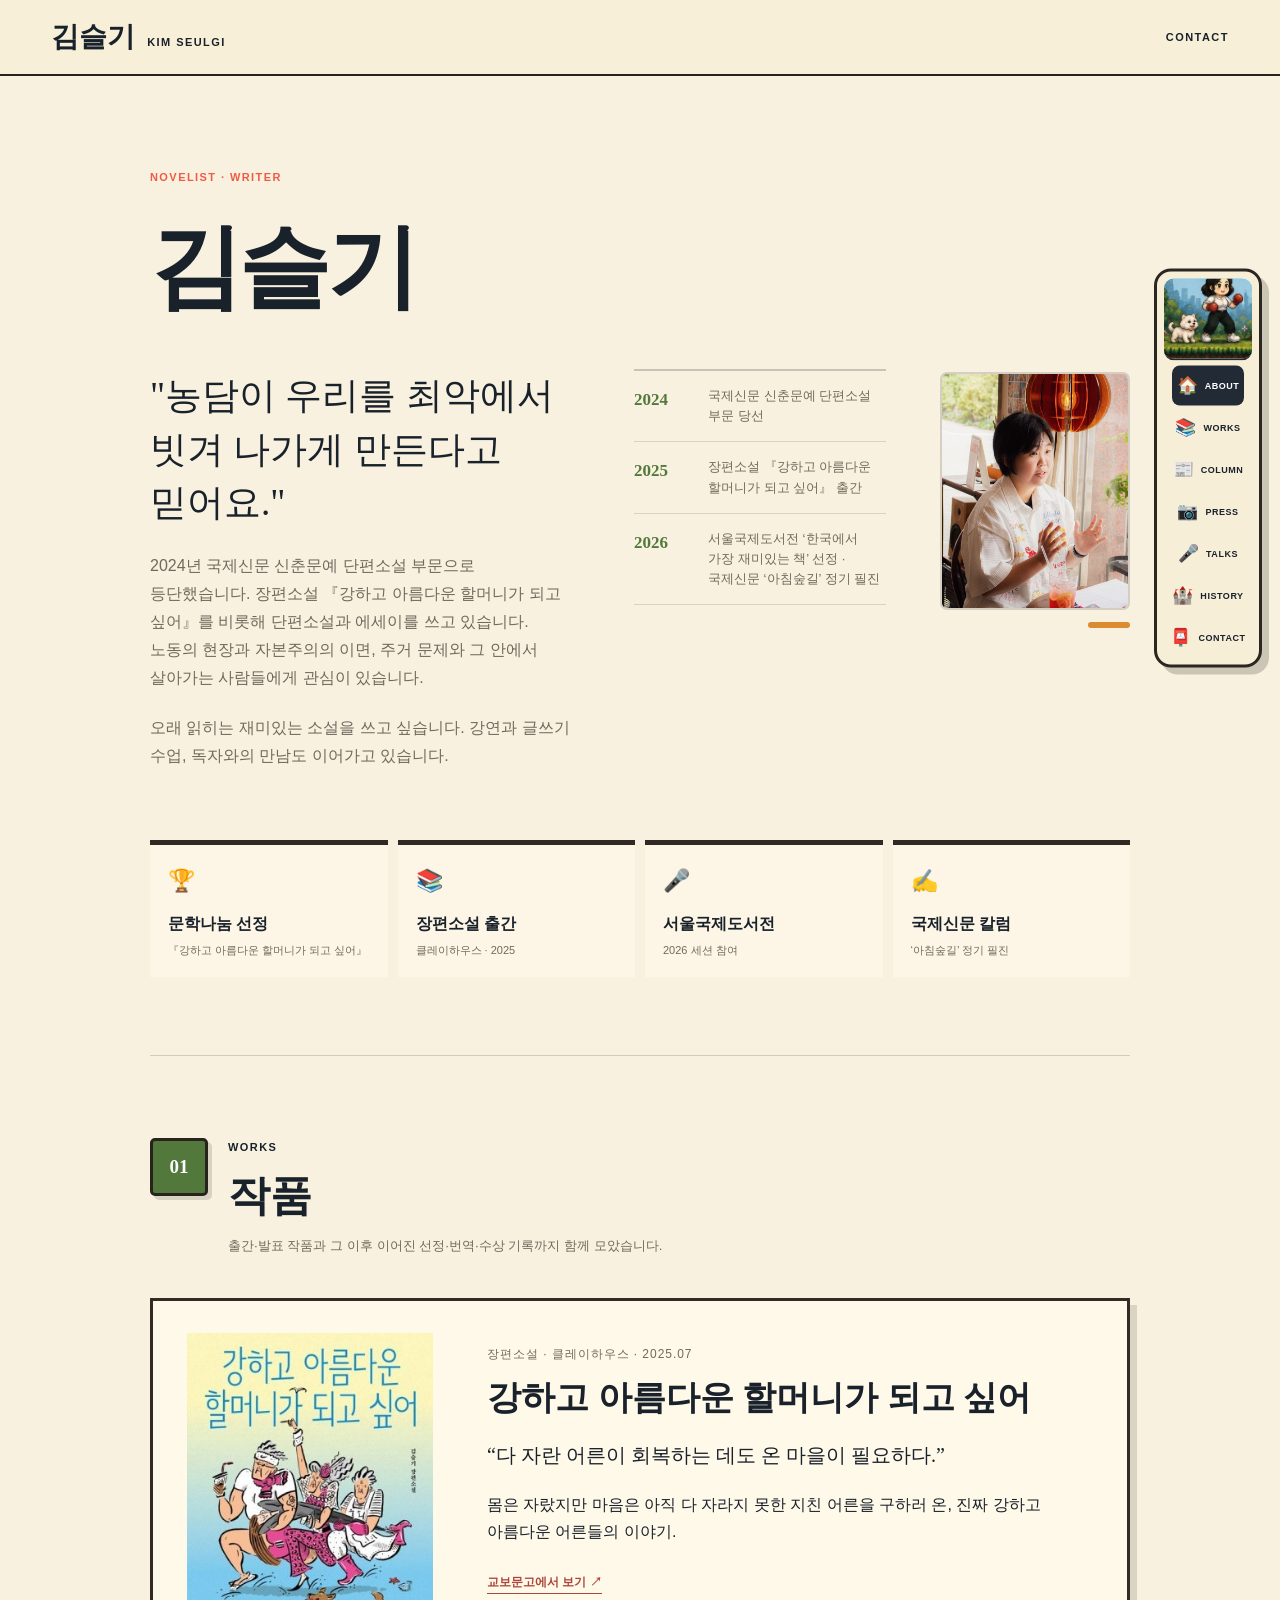
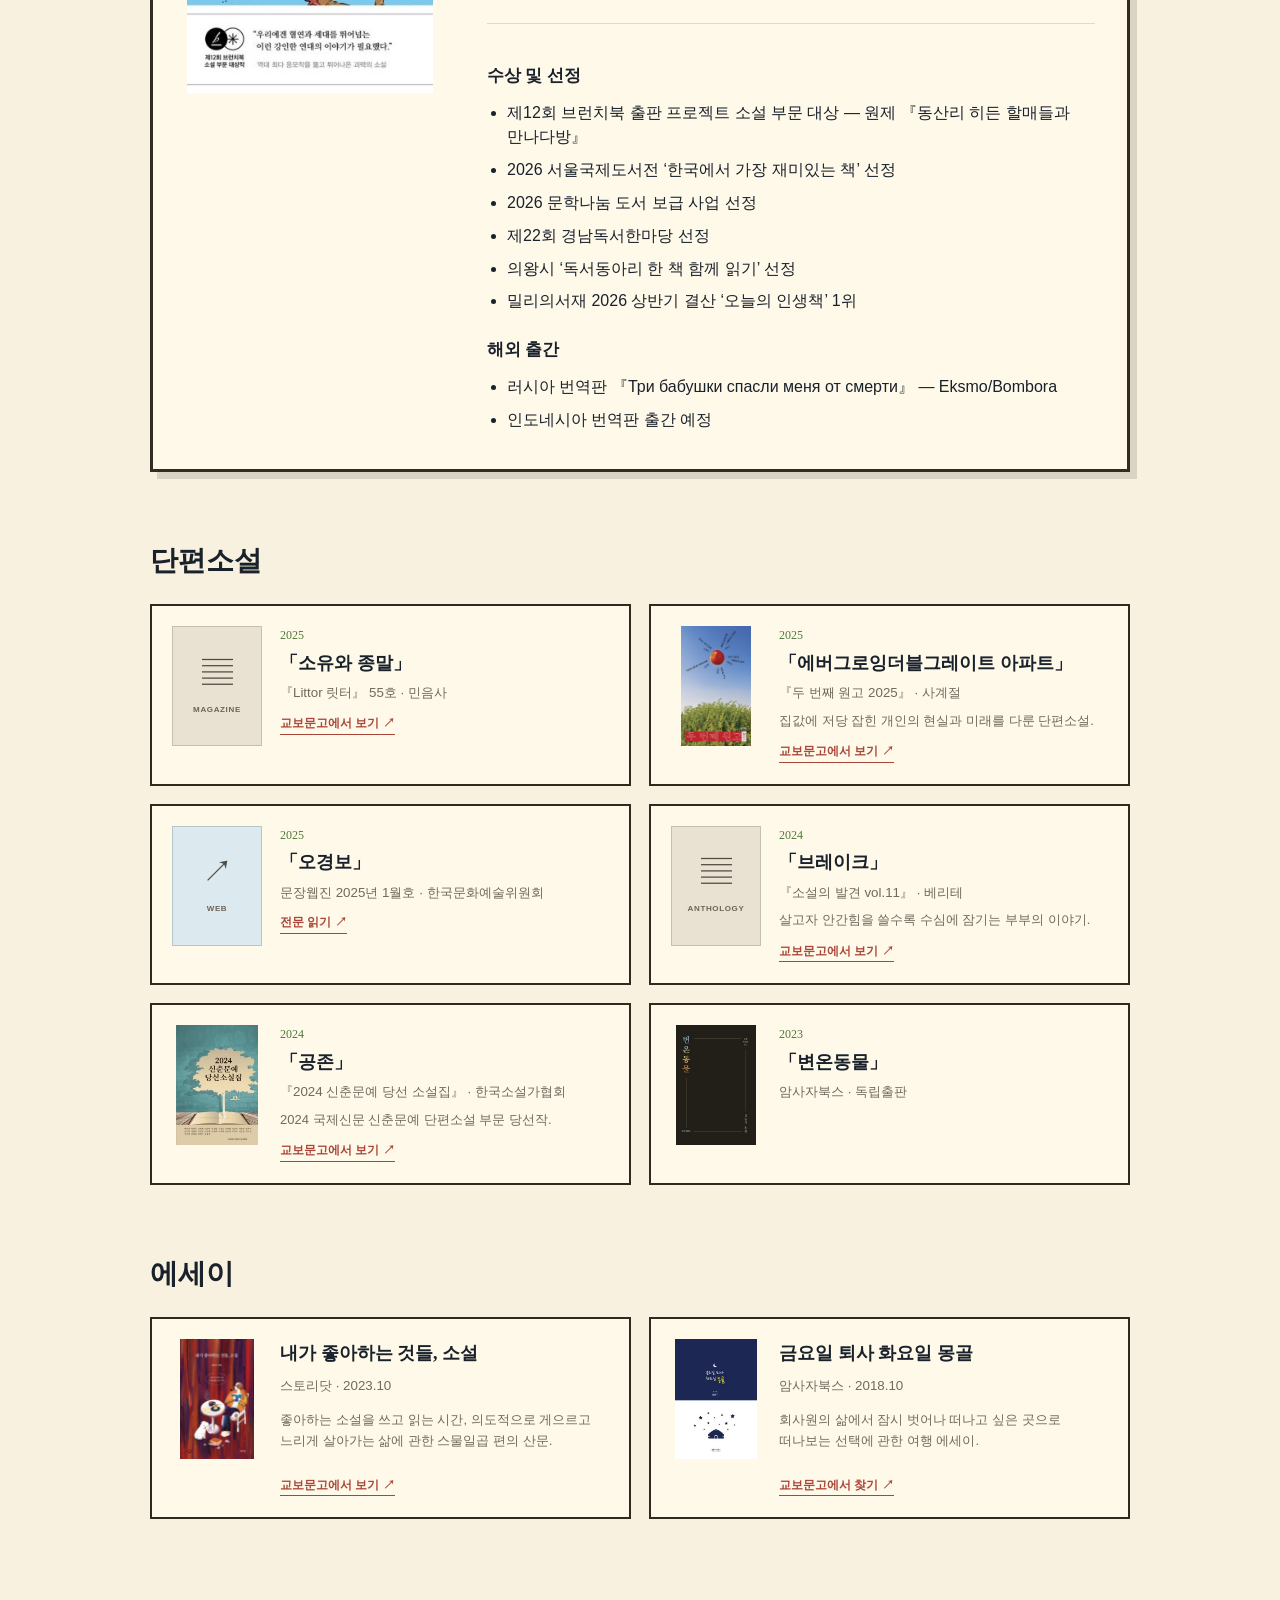
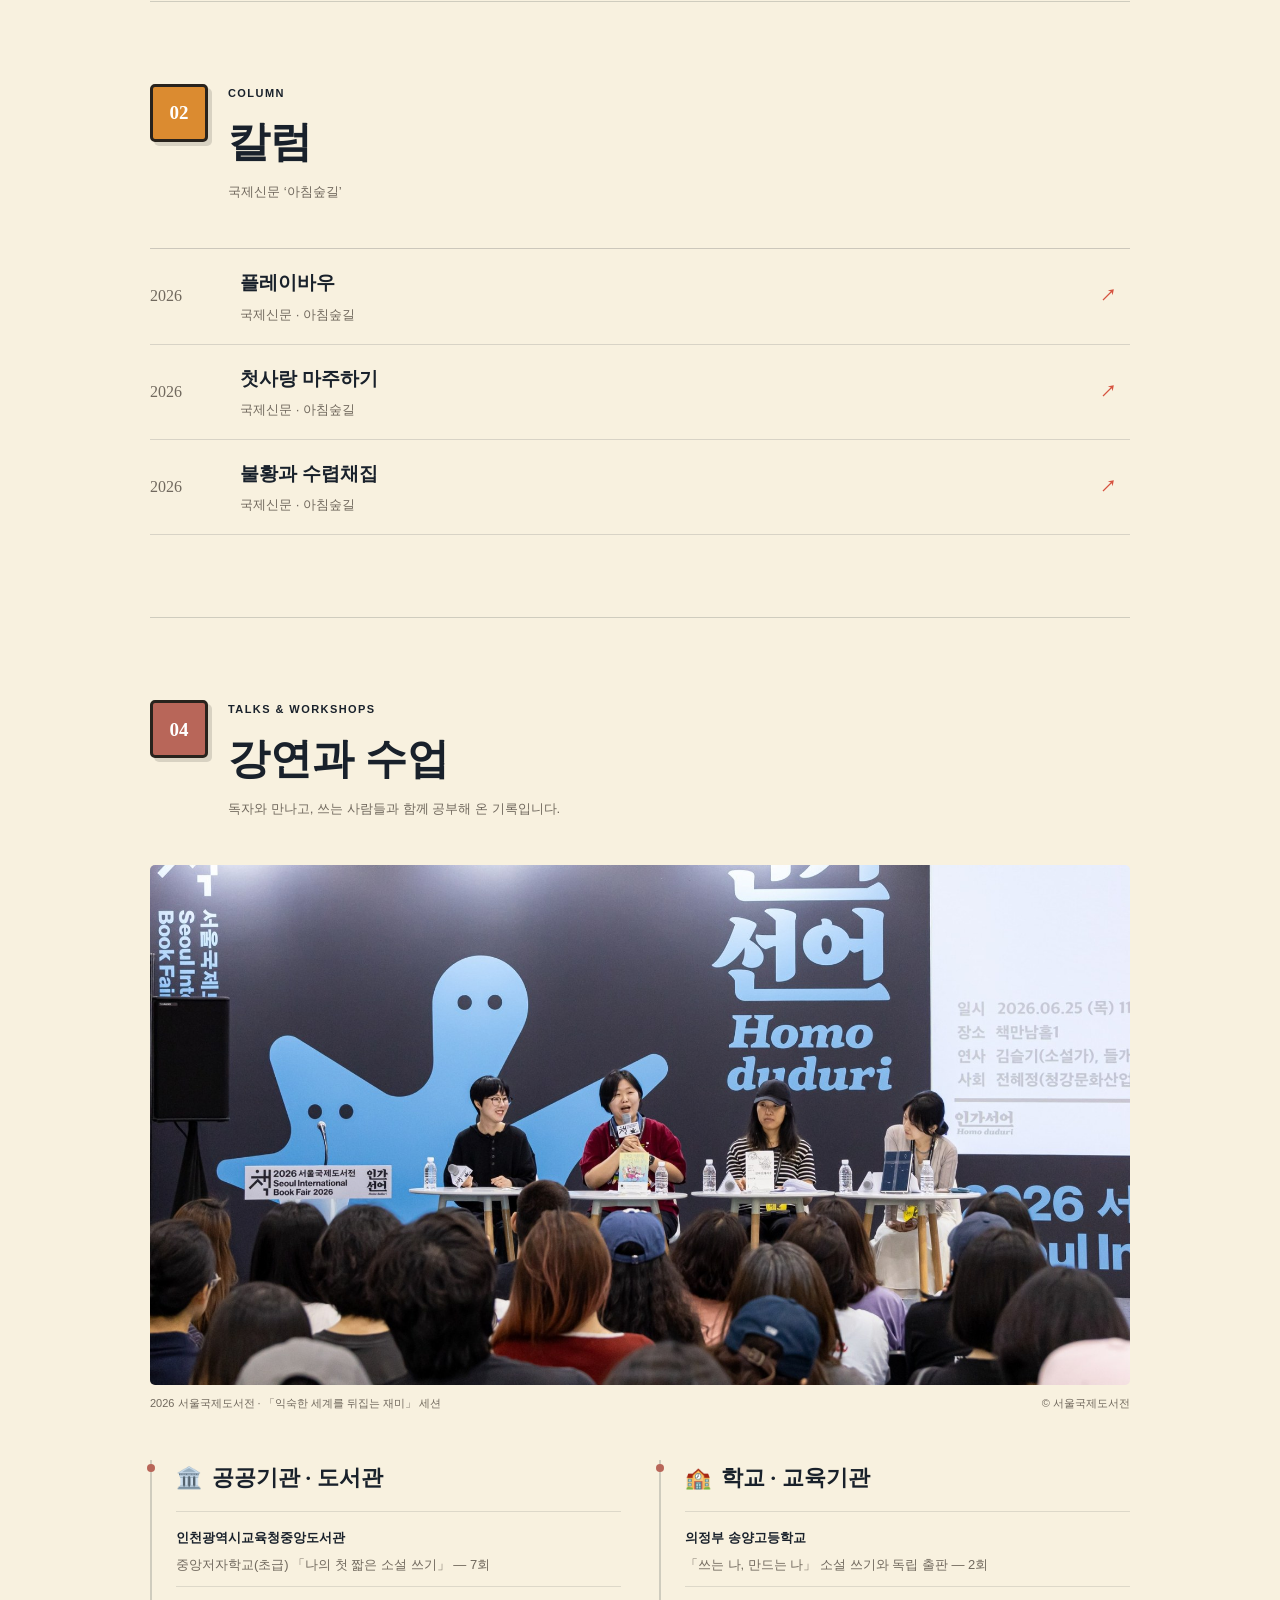
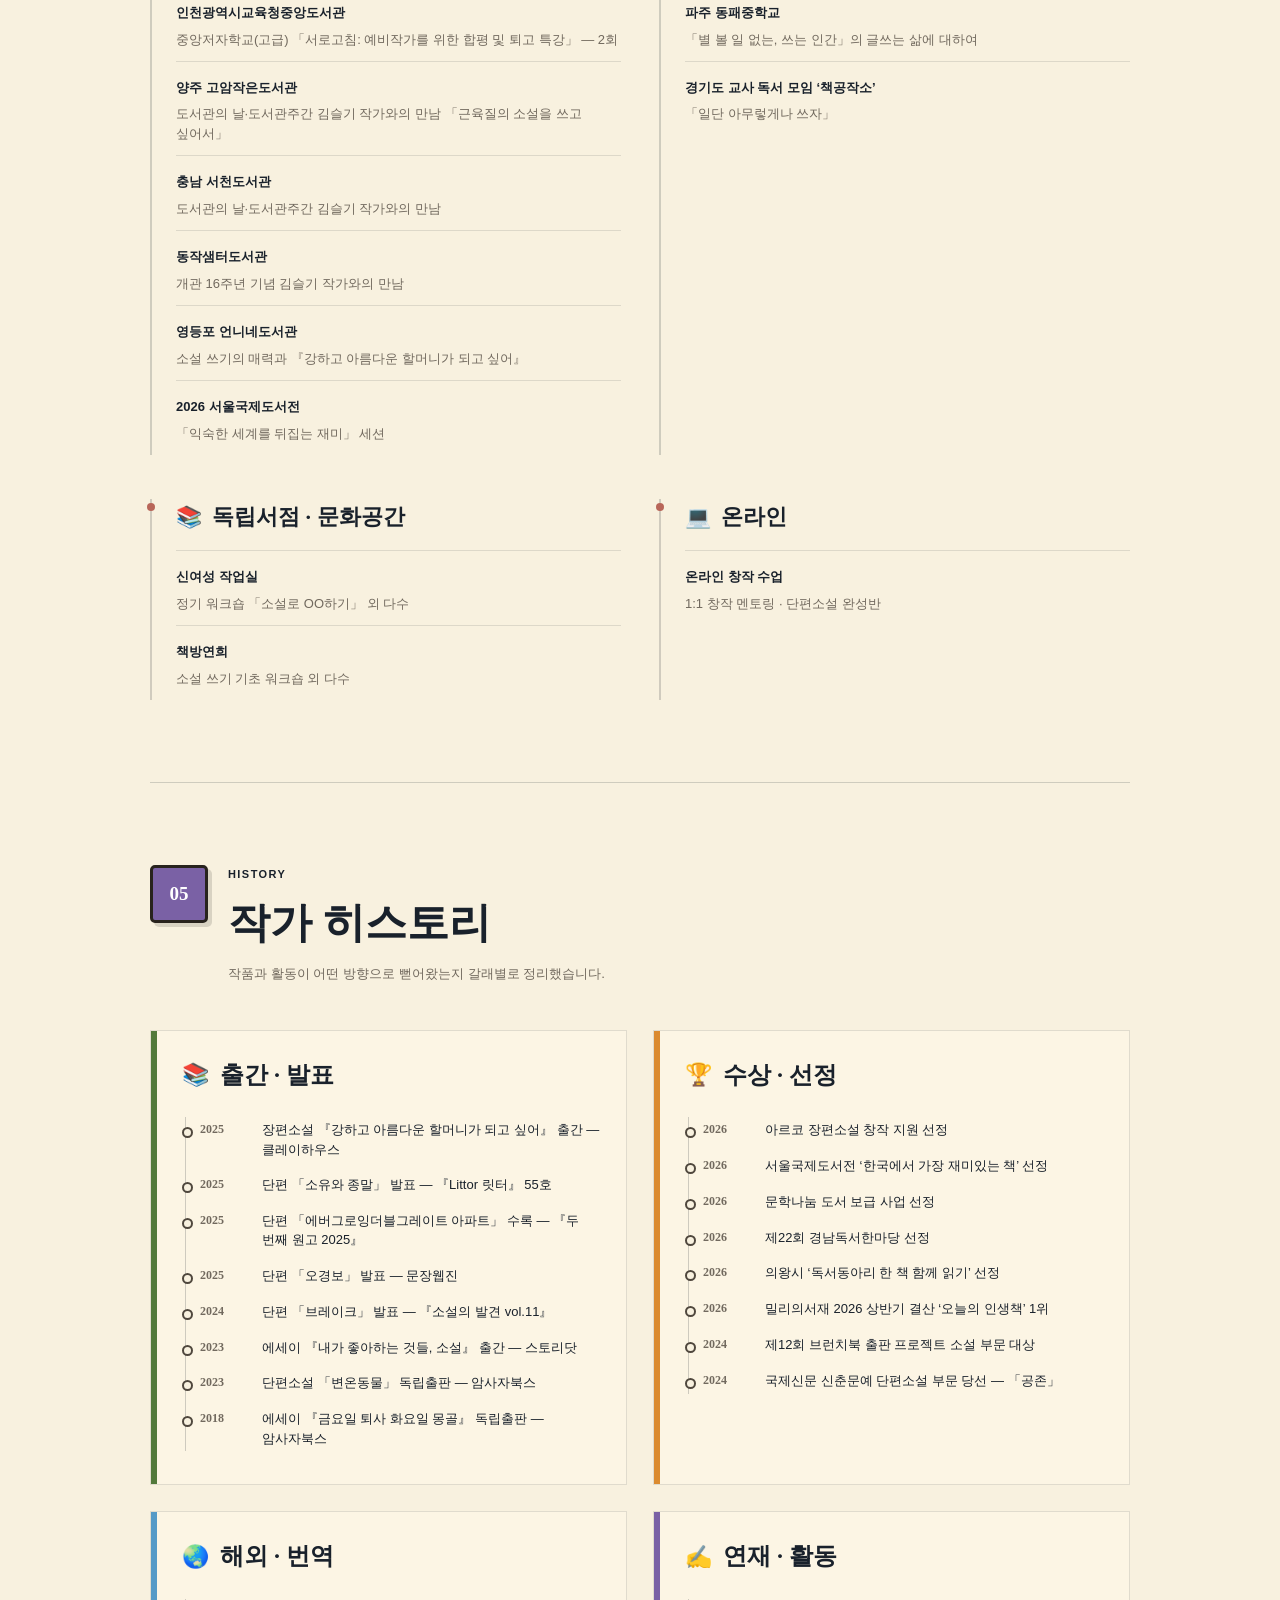
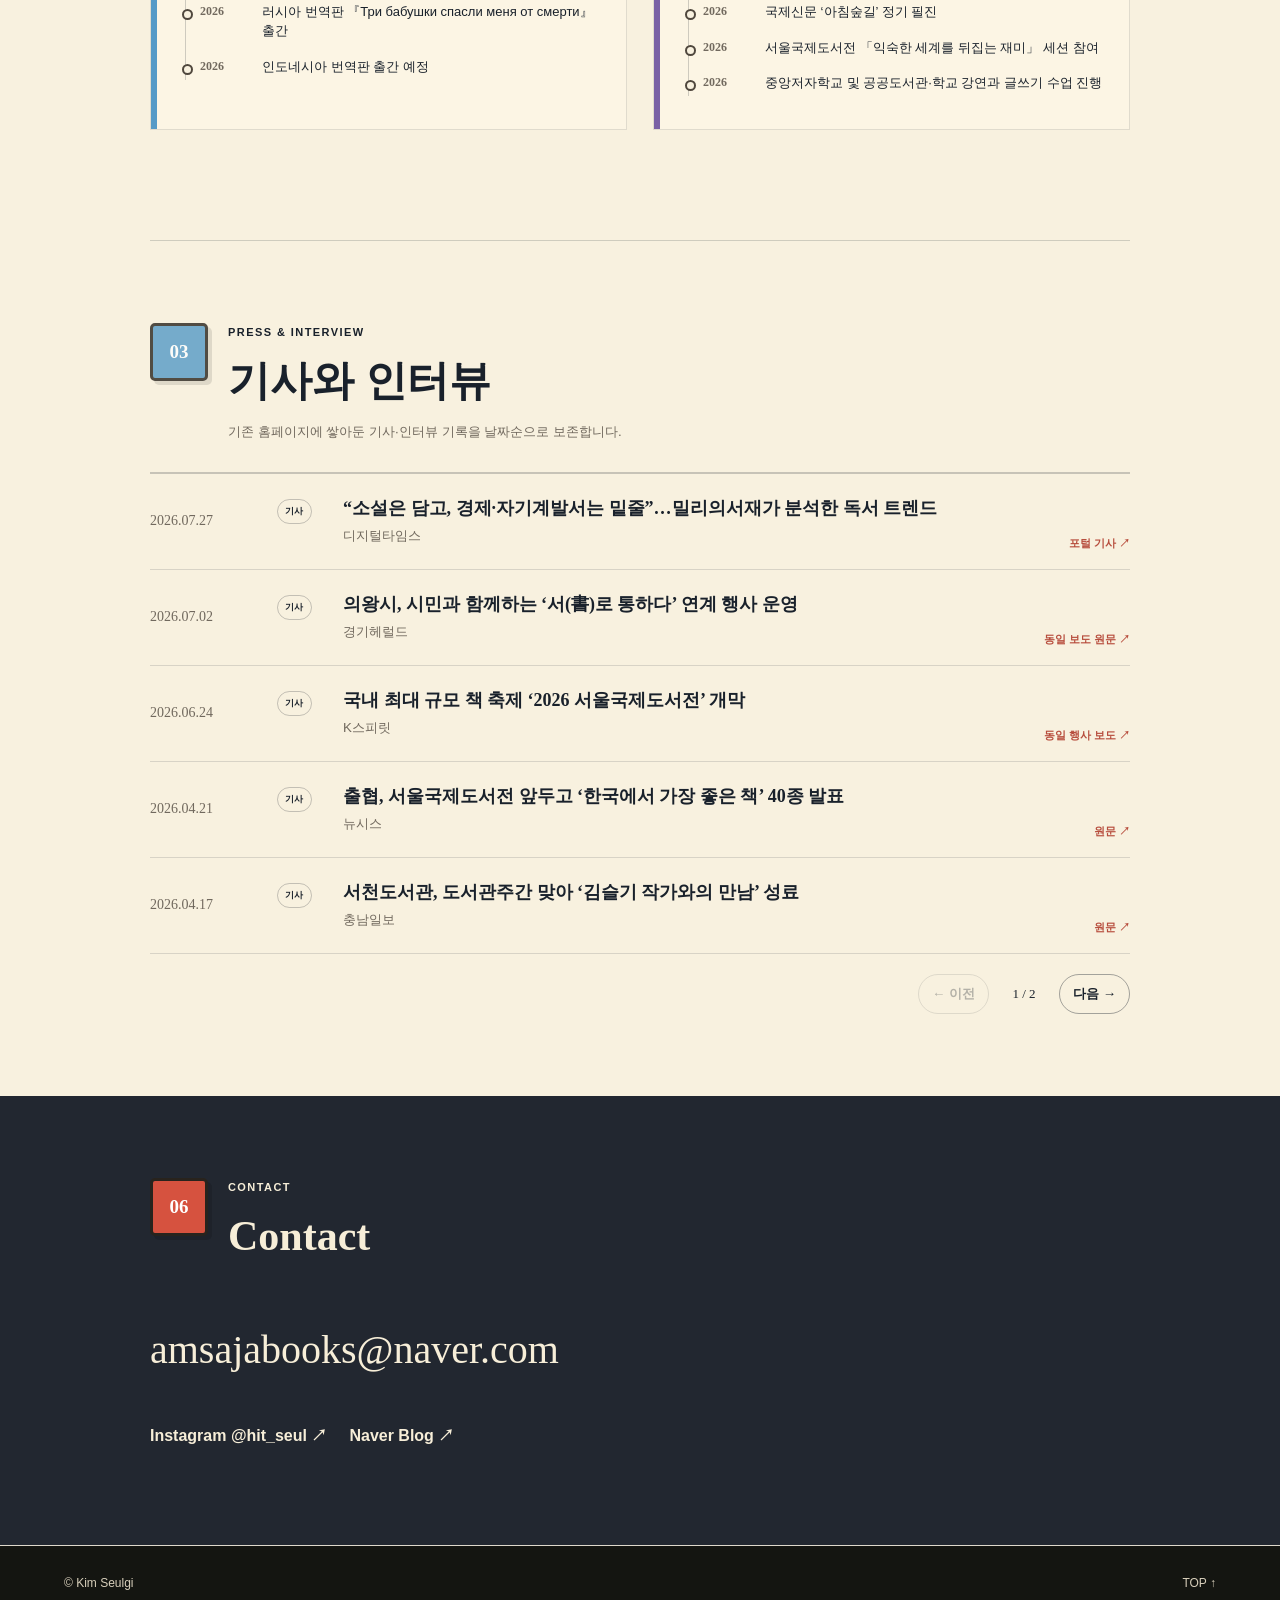
==== commit 064141de: "Add files via upload" ====
--- a/index.html
+++ b/index.html
@@ -48,7 +48,16 @@
       </div>
     </section>
 
-  <section id="works" class="long-section content-width archive-rich-works">
+  
+
+  <section class="at-a-glance content-width" aria-label="대표 활동">
+    <div class="glance-item"><span>🏆</span><strong>문학나눔 선정</strong><small>『강하고 아름다운 할머니가 되고 싶어』</small></div>
+    <div class="glance-item"><span>📚</span><strong>장편소설 출간</strong><small>클레이하우스 · 2025</small></div>
+    <div class="glance-item"><span>🎤</span><strong>서울국제도서전</strong><small>2026 세션 참여</small></div>
+    <div class="glance-item"><span>✍️</span><strong>국제신문 칼럼</strong><small>‘아침숲길’ 정기 필진</small></div>
+  </section>
+
+<section id="works" class="long-section content-width archive-rich-works">
     <div class="section-head"><span class="stage-badge green">01</span><div><p>WORKS</p><h2>작품</h2><small>출간·발표 작품과 그 이후 이어진 선정·번역·수상 기록까지 함께 모았습니다.</small></div></div>
 
     <article class="featured-book rich-featured-book">
@@ -168,6 +177,121 @@
             </a></div>
   </section>
 
+  
+
+  <section id="talks" class="long-section content-width grouped-talks">
+    <div class="section-head">
+      <span class="stage-badge pink">04</span>
+      <div>
+        <p>TALKS & WORKSHOPS</p>
+        <h2>강연과 수업</h2>
+        <small>독자와 만나고, 쓰는 사람들과 함께 공부해 온 기록입니다.</small>
+      </div>
+    </div>
+
+    <figure class="talk-feature-photo">
+      <img src="assets/images/talk-seoul-bookfair-2026.jpg" alt="2026 서울국제도서전 익숙한 세계를 뒤집는 재미 세션에서 이야기하는 김슬기 소설가">
+      <figcaption>2026 서울국제도서전 · 「익숙한 세계를 뒤집는 재미」 세션 <span>© 서울국제도서전</span></figcaption>
+    </figure>
+
+    <div class="talk-category-tree">
+      <section class="talk-category">
+        <div class="talk-category-label"><span>🏛️</span><h3>공공기관 · 도서관</h3></div>
+        <div class="talk-category-list">
+          <div><strong>인천광역시교육청중앙도서관</strong><p>중앙저자학교(초급) 「나의 첫 짧은 소설 쓰기」 — 7회</p></div>
+          <div><strong>인천광역시교육청중앙도서관</strong><p>중앙저자학교(고급) 「서로고침: 예비작가를 위한 합평 및 퇴고 특강」 — 2회</p></div>
+          <div><strong>양주 고암작은도서관</strong><p>도서관의 날·도서관주간 김슬기 작가와의 만남 「근육질의 소설을 쓰고 싶어서」</p></div>
+          <div><strong>충남 서천도서관</strong><p>도서관의 날·도서관주간 김슬기 작가와의 만남</p></div>
+          <div><strong>동작샘터도서관</strong><p>개관 16주년 기념 김슬기 작가와의 만남</p></div>
+          <div><strong>영등포 언니네도서관</strong><p>소설 쓰기의 매력과 『강하고 아름다운 할머니가 되고 싶어』</p></div>
+          <div><strong>2026 서울국제도서전</strong><p>「익숙한 세계를 뒤집는 재미」 세션</p></div>
+        </div>
+      </section>
+
+      <section class="talk-category">
+        <div class="talk-category-label"><span>🏫</span><h3>학교 · 교육기관</h3></div>
+        <div class="talk-category-list">
+          <div><strong>의정부 송양고등학교</strong><p>「쓰는 나, 만드는 나」 소설 쓰기와 독립 출판 — 2회</p></div>
+          <div><strong>파주 동패중학교</strong><p>「별 볼 일 없는, 쓰는 인간」의 글쓰는 삶에 대하여</p></div>
+          <div><strong>경기도 교사 독서 모임 ‘책공작소’</strong><p>「일단 아무렇게나 쓰자」</p></div>
+        </div>
+      </section>
+
+      <section class="talk-category">
+        <div class="talk-category-label"><span>📚</span><h3>독립서점 · 문화공간</h3></div>
+        <div class="talk-category-list">
+          <div><strong>신여성 작업실</strong><p>정기 워크숍 「소설로 OO하기」 외 다수</p></div>
+          <div><strong>책방연희</strong><p>소설 쓰기 기초 워크숍 외 다수</p></div>
+        </div>
+      </section>
+
+      <section class="talk-category">
+        <div class="talk-category-label"><span>💻</span><h3>온라인</h3></div>
+        <div class="talk-category-list">
+          <div><strong>온라인 창작 수업</strong><p>1:1 창작 멘토링 · 단편소설 완성반</p></div>
+        </div>
+      </section>
+    </div>
+  </section>
+
+  <section id="history" class="long-section content-width history-branches">
+    <div class="section-head">
+      <span class="stage-badge purple">05</span>
+      <div>
+        <p>HISTORY</p>
+        <h2>작가 히스토리</h2>
+        <small>작품과 활동이 어떤 방향으로 뻗어왔는지 갈래별로 정리했습니다.</small>
+      </div>
+    </div>
+
+    <div class="branch-tree">
+      <section class="branch branch-publication">
+        <div class="branch-title"><span>📚</span><h3>출간 · 발표</h3></div>
+        <div class="branch-items">
+          <div><b>2025</b><p>장편소설 『강하고 아름다운 할머니가 되고 싶어』 출간 — 클레이하우스</p></div>
+          <div><b>2025</b><p>단편 「소유와 종말」 발표 — 『Littor 릿터』 55호</p></div>
+          <div><b>2025</b><p>단편 「에버그로잉더블그레이트 아파트」 수록 — 『두 번째 원고 2025』</p></div>
+          <div><b>2025</b><p>단편 「오경보」 발표 — 문장웹진</p></div>
+          <div><b>2024</b><p>단편 「브레이크」 발표 — 『소설의 발견 vol.11』</p></div>
+          <div><b>2023</b><p>에세이 『내가 좋아하는 것들, 소설』 출간 — 스토리닷</p></div>
+          <div><b>2023</b><p>단편소설 「변온동물」 독립출판 — 암사자북스</p></div>
+          <div><b>2018</b><p>에세이 『금요일 퇴사 화요일 몽골』 독립출판 — 암사자북스</p></div>
+        </div>
+      </section>
+
+      <section class="branch branch-award">
+        <div class="branch-title"><span>🏆</span><h3>수상 · 선정</h3></div>
+        <div class="branch-items">
+          <div><b>2026</b><p>아르코 장편소설 창작 지원 선정</p></div>
+          <div><b>2026</b><p>서울국제도서전 ‘한국에서 가장 재미있는 책’ 선정</p></div>
+          <div><b>2026</b><p>문학나눔 도서 보급 사업 선정</p></div>
+          <div><b>2026</b><p>제22회 경남독서한마당 선정</p></div>
+          <div><b>2026</b><p>의왕시 ‘독서동아리 한 책 함께 읽기’ 선정</p></div>
+          <div><b>2026</b><p>밀리의서재 2026 상반기 결산 ‘오늘의 인생책’ 1위</p></div>
+          <div><b>2024</b><p>제12회 브런치북 출판 프로젝트 소설 부문 대상</p></div>
+          <div><b>2024</b><p>국제신문 신춘문예 단편소설 부문 당선 — 「공존」</p></div>
+        </div>
+      </section>
+
+      <section class="branch branch-global">
+        <div class="branch-title"><span>🌏</span><h3>해외 · 번역</h3></div>
+        <div class="branch-items">
+          <div><b>2026</b><p>러시아 번역판 『Три бабушки спасли меня от смерти』 출간</p></div>
+          <div><b>2026</b><p>인도네시아 번역판 출간 예정</p></div>
+        </div>
+      </section>
+
+      <section class="branch branch-activity">
+        <div class="branch-title"><span>✍️</span><h3>연재 · 활동</h3></div>
+        <div class="branch-items">
+          <div><b>2026</b><p>국제신문 ‘아침숲길’ 정기 필진</p></div>
+          <div><b>2026</b><p>서울국제도서전 「익숙한 세계를 뒤집는 재미」 세션 참여</p></div>
+          <div><b>2026</b><p>중앙저자학교 및 공공도서관·학교 강연과 글쓰기 수업 진행</p></div>
+        </div>
+      </section>
+    </div>
+  </section>
+
   <section id="press" class="long-section content-width">
     <div class="section-head">
       <span class="stage-badge blue">03</span>
@@ -265,49 +389,6 @@
       <span id="media-page-status" aria-live="polite">1 / 2</span>
       <button type="button" id="media-next" aria-label="다음 기사 목록">다음 →</button>
     </div>
-  </section>
-
-  <section id="talks" class="long-section content-width talk-archive-section">
-    <div class="section-head">
-      <span class="stage-badge pink">04</span>
-      <div><p>TALKS & WORKSHOPS</p><h2>강연과 수업</h2><small>독자와 만나고, 쓰는 사람들과 함께 공부해 온 기록입니다.</small></div>
-    </div>
-
-    <figure class="talk-feature-photo">
-      <img src="assets/images/talk-seoul-bookfair-2026.jpg" alt="2026 서울국제도서전 익숙한 세계를 뒤집는 재미 세션에서 이야기하는 김슬기 소설가">
-      <figcaption>2026 서울국제도서전 · 「익숙한 세계를 뒤집는 재미」 세션 <span>© 서울국제도서전</span></figcaption>
-    </figure>
-
-    <div class="history-stack talk-history-stack">
-      <div class="history-block">
-        <div class="history-year">2026</div>
-        <ul>
-          <li><strong>서울국제도서전</strong> · 「익숙한 세계를 뒤집는 재미」 세션</li>
-          <li><strong>인천광역시교육청중앙도서관</strong> · 중앙저자학교(초급) 「나의 첫 짧은 소설 쓰기」 — 7회 수업</li>
-          <li><strong>인천광역시교육청중앙도서관</strong> · 중앙저자학교(고급) 「서로고침: 예비작가를 위한 합평 및 퇴고 특강」 — 2회 수업</li>
-          <li><strong>의정부 송양고등학교</strong> · 「쓰는 나, 만드는 나」 소설 쓰기와 독립 출판 — 2회 수업</li>
-          <li><strong>양주 고암작은도서관</strong> · 도서관의 날·도서관주간 김슬기 작가와의 만남 「근육질의 소설을 쓰고 싶어서」</li>
-          <li><strong>서천도서관</strong> · 도서관의 날·도서관주간 김슬기 작가와의 만남</li>
-          <li><strong>동작샘터도서관</strong> · 개관 16주년 기념 김슬기 작가와의 만남</li>
-          <li><strong>영등포 언니네도서관</strong> · 소설 쓰기의 매력과 『강하고 아름다운 할머니가 되고 싶어』</li>
-          <li><strong>파주 동패중학교</strong> · 「별 볼 일 없는, 쓰는 인간」의 글쓰는 삶에 대하여</li>
-          <li><strong>경기도 교사 독서 모임 ‘책공작소’</strong> · 「일단 아무렇게나 쓰자」</li>
-        </ul>
-      </div>
-      <div class="history-block">
-        <div class="history-year">ONGOING</div>
-        <ul>
-          <li><strong>신여성 작업실</strong> · 정기 워크숍 「소설로 OO하기」 외 다수</li>
-          <li><strong>책방연희</strong> · 소설 쓰기 기초 워크숍 외 다수</li>
-          <li><strong>온라인</strong> · 1:1 창작 멘토링 · 단편소설 완성반</li>
-        </ul>
-      </div>
-    </div>
-  </section>
-
-  <section id="history" class="long-section content-width">
-    <div class="section-head"><span class="stage-badge purple">05</span><div><p>HISTORY</p><h2>히스토리</h2></div></div>
-    <div class="history-stack"><div class="history-block"><div class="history-year">2026</div><ul><li>아르코 장편소설 창작 지원 선정</li><li>서울국제도서전 ‘한국에서 가장 재미있는 책’ 선정 — 『강하고 아름다운 할머니가 되고 싶어』</li><li>문학나눔 도서 보급 사업 선정 — 『강하고 아름다운 할머니가 되고 싶어』</li><li>제22회 경남독서한마당 선정 — 『강하고 아름다운 할머니가 되고 싶어』</li><li>의왕시 ‘독서동아리 한 책 함께 읽기’ 선정 — 『강하고 아름다운 할머니가 되고 싶어』</li><li>밀리의서재 2026 상반기 결산 ‘오늘의 인생책’ 1위</li><li>러시아 번역판 『Три бабушки спасли меня от смерти』 출간</li><li>인도네시아 번역판 출간 예정</li><li>국제신문 ‘아침숲길’ 정기 필진</li><li>인천광역시교육청중앙도서관 중앙저자학교 ‘나의 첫 짧은 소설 쓰기’ 및 ‘서로고침’ 강의</li><li>서천도서관·양주 고암작은도서관 등 작가와의 만남</li></ul></div><div class="history-block"><div class="history-year">2025</div><ul><li>장편소설 『강하고 아름다운 할머니가 되고 싶어』 출간 — 클레이하우스</li><li>단편 「소유와 종말」 발표 — 《Littor 릿터》 55호</li><li>단편 「에버그로잉더블그레이트 아파트」 수록 — 《두 번째 원고 2025》</li><li>단편 「오경보」 발표 — 문장웹진</li></ul></div><div class="history-block"><div class="history-year">2024</div><ul><li>제12회 브런치북 출판 프로젝트 소설 부문 대상</li><li>2024 국제신문 신춘문예 단편소설 부문 당선 — 「공존」</li><li>단편 「브레이크」 발표 — 《소설의 발견 vol.11》</li></ul></div><div class="history-block"><div class="history-year">2023</div><ul><li>에세이 『내가 좋아하는 것들, 소설』 출간 — 스토리닷</li><li>단편소설 「변온동물」 독립출판 — 암사자북스</li></ul></div><div class="history-block"><div class="history-year">2018</div><ul><li>에세이 『금요일 퇴사 화요일 몽골』 독립출판 — 암사자북스</li></ul></div></div>
   </section>
 
   <section id="contact" class="long-section contact-section">
--- a/assets/refined.css
+++ b/assets/refined.css
@@ -393,3 +393,179 @@
 .media-archive-row[hidden]{
   display:none !important;
 }
+
+
+/* =========================================================
+   Brand structure edition
+   ========================================================= */
+.at-a-glance{
+  display:grid;
+  grid-template-columns:repeat(4,1fr);
+  gap:10px;
+  margin-top:-26px;
+  margin-bottom:78px;
+}
+.glance-item{
+  min-height:118px;
+  padding:18px;
+  border-top:5px solid #2f2a23;
+  background:rgba(255,249,233,.72);
+}
+.glance-item>span{font-size:22px}
+.glance-item strong{
+  display:block;
+  margin-top:12px;
+  font-family:Georgia,"Noto Serif KR",serif;
+  font-size:16px;
+}
+.glance-item small{
+  display:block;
+  margin-top:5px;
+  color:var(--muted);
+  font-size:11px;
+  line-height:1.45;
+}
+
+/* grouped talks */
+.talk-category-tree{
+  display:grid;
+  grid-template-columns:1fr 1fr;
+  gap:44px 38px;
+}
+.talk-category{
+  position:relative;
+  padding-left:24px;
+  border-left:2px solid rgba(25,33,43,.18);
+}
+.talk-category:before{
+  content:"";
+  position:absolute;
+  left:-5px;
+  top:4px;
+  width:8px;height:8px;
+  border-radius:50%;
+  background:var(--pink);
+}
+.talk-category-label{
+  display:flex;
+  gap:10px;
+  align-items:center;
+  margin-bottom:15px;
+}
+.talk-category-label span{font-size:21px}
+.talk-category-label h3{
+  margin:0;
+  font-family:Georgia,"Noto Serif KR",serif;
+  font-size:22px;
+}
+.talk-category-list>div{
+  padding:12px 0;
+  border-top:1px solid rgba(25,33,43,.12);
+}
+.talk-category-list strong{font-size:13px}
+.talk-category-list p{
+  margin:4px 0 0;
+  color:var(--muted);
+  font-size:13px;
+  line-height:1.5;
+}
+
+/* History branches */
+.branch-tree{
+  display:grid;
+  grid-template-columns:1fr 1fr;
+  gap:26px;
+}
+.branch{
+  position:relative;
+  min-height:100%;
+  padding:25px 26px 28px 31px;
+  border:1px solid rgba(25,33,43,.12);
+  background:rgba(255,249,233,.58);
+}
+.branch:before{
+  content:"";
+  position:absolute;
+  left:0;top:0;bottom:0;
+  width:6px;
+}
+.branch-publication:before{background:#52793b}
+.branch-award:before{background:#db8b30}
+.branch-global:before{background:#559ac7}
+.branch-activity:before{background:#7a61a5}
+.branch-title{
+  display:flex;
+  gap:11px;
+  align-items:center;
+  margin-bottom:17px;
+}
+.branch-title span{font-size:22px}
+.branch-title h3{
+  margin:0;
+  font-family:Georgia,"Noto Serif KR",serif;
+  font-size:24px;
+}
+.branch-items{
+  position:relative;
+  padding-left:18px;
+}
+.branch-items:before{
+  content:"";
+  position:absolute;
+  left:3px;top:5px;bottom:5px;
+  width:1px;
+  background:rgba(25,33,43,.2);
+}
+.branch-items>div{
+  position:relative;
+  display:grid;
+  grid-template-columns:52px 1fr;
+  gap:10px;
+  padding:8px 0;
+}
+.branch-items>div:before{
+  content:"";
+  position:absolute;
+  left:-18px;
+  top:15px;
+  width:7px;height:7px;
+  border-radius:50%;
+  background:#f8f1df;
+  border:2px solid #4f473d;
+}
+.branch-items b{
+  font-family:Georgia,serif;
+  font-size:12px;
+  color:var(--muted);
+}
+.branch-items p{
+  margin:0;
+  font-size:13px;
+  line-height:1.5;
+}
+
+/* PRESS becomes a quieter appendix-like section */
+#press{
+  margin-top:28px;
+}
+#press .section-head{
+  margin-bottom:30px;
+}
+#press .stage-badge{
+  opacity:.8;
+}
+
+@media(max-width:760px){
+  .at-a-glance{
+    grid-template-columns:1fr 1fr;
+    margin-top:0;
+    margin-bottom:55px;
+  }
+  .glance-item{min-height:106px;padding:15px}
+  .talk-category-tree,
+  .branch-tree{
+    grid-template-columns:1fr;
+  }
+  .talk-category-tree{gap:30px}
+  .branch{padding:21px 20px 23px 26px}
+}
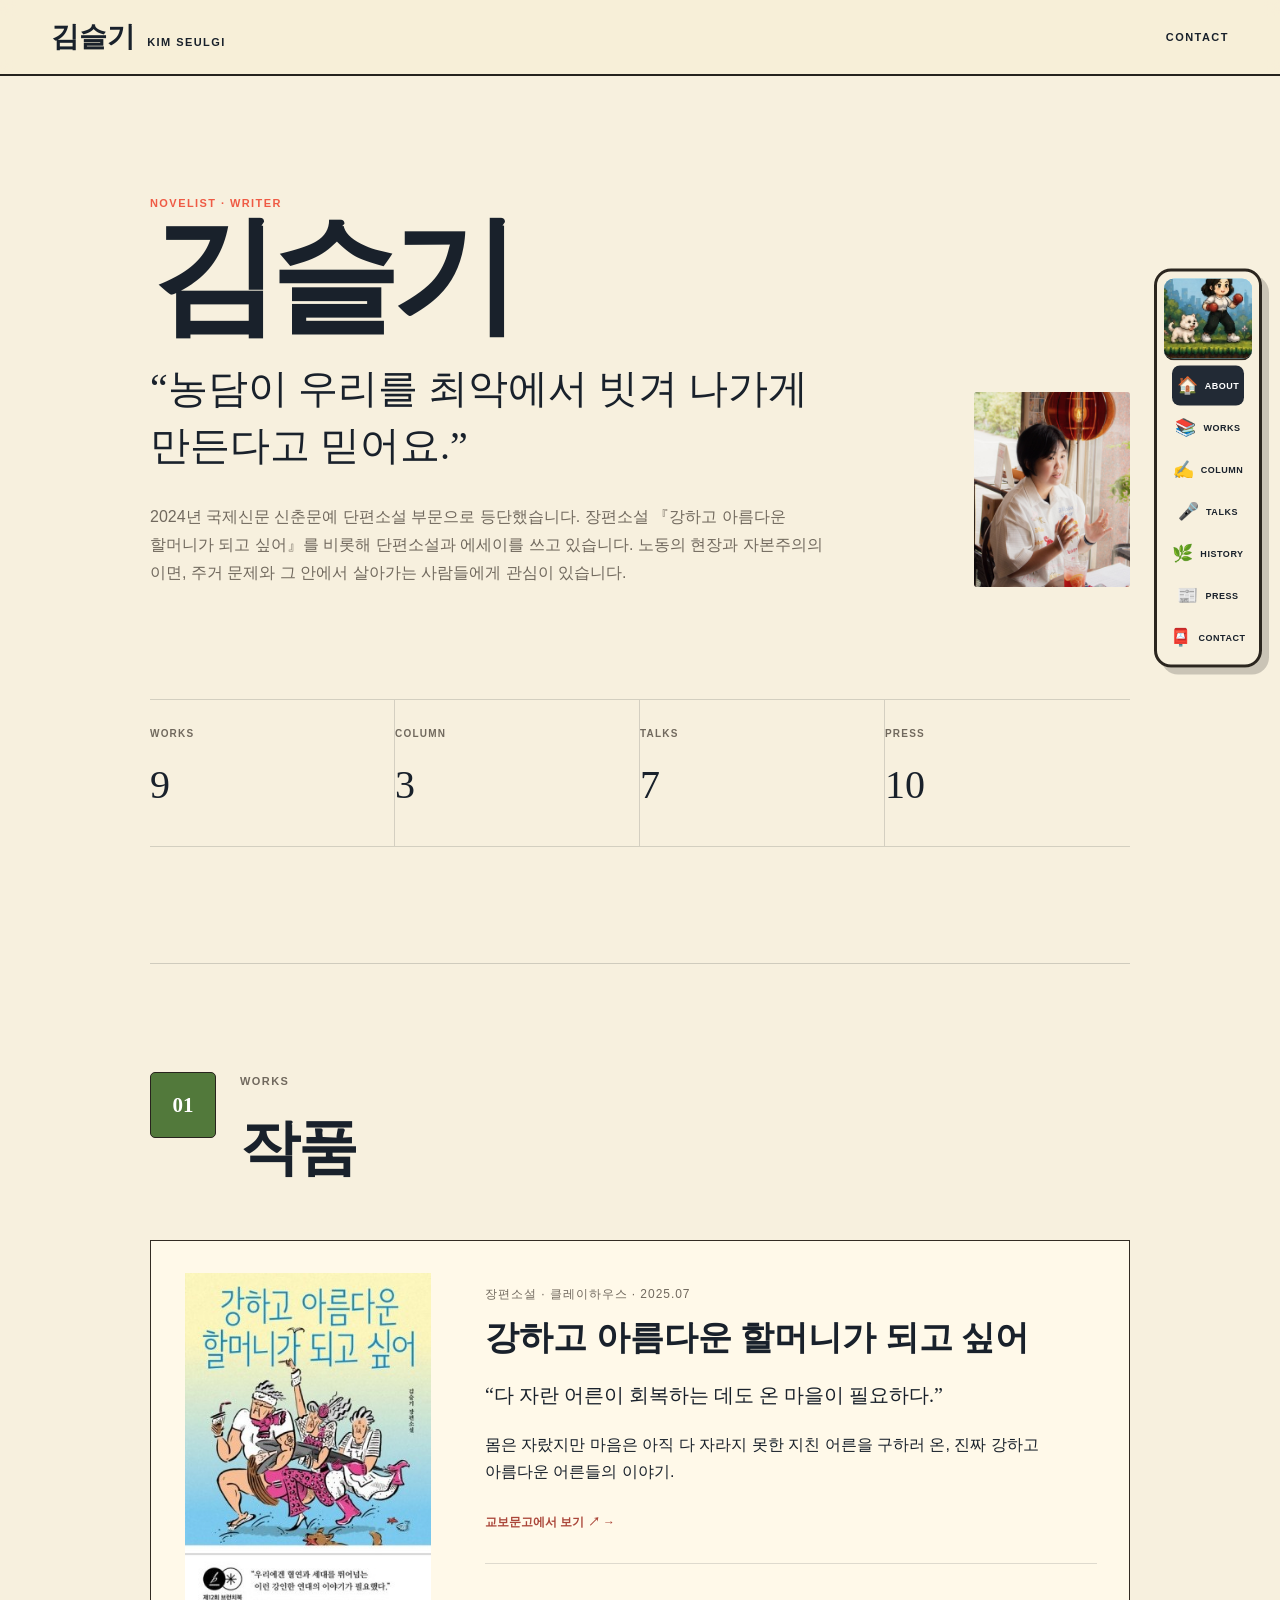
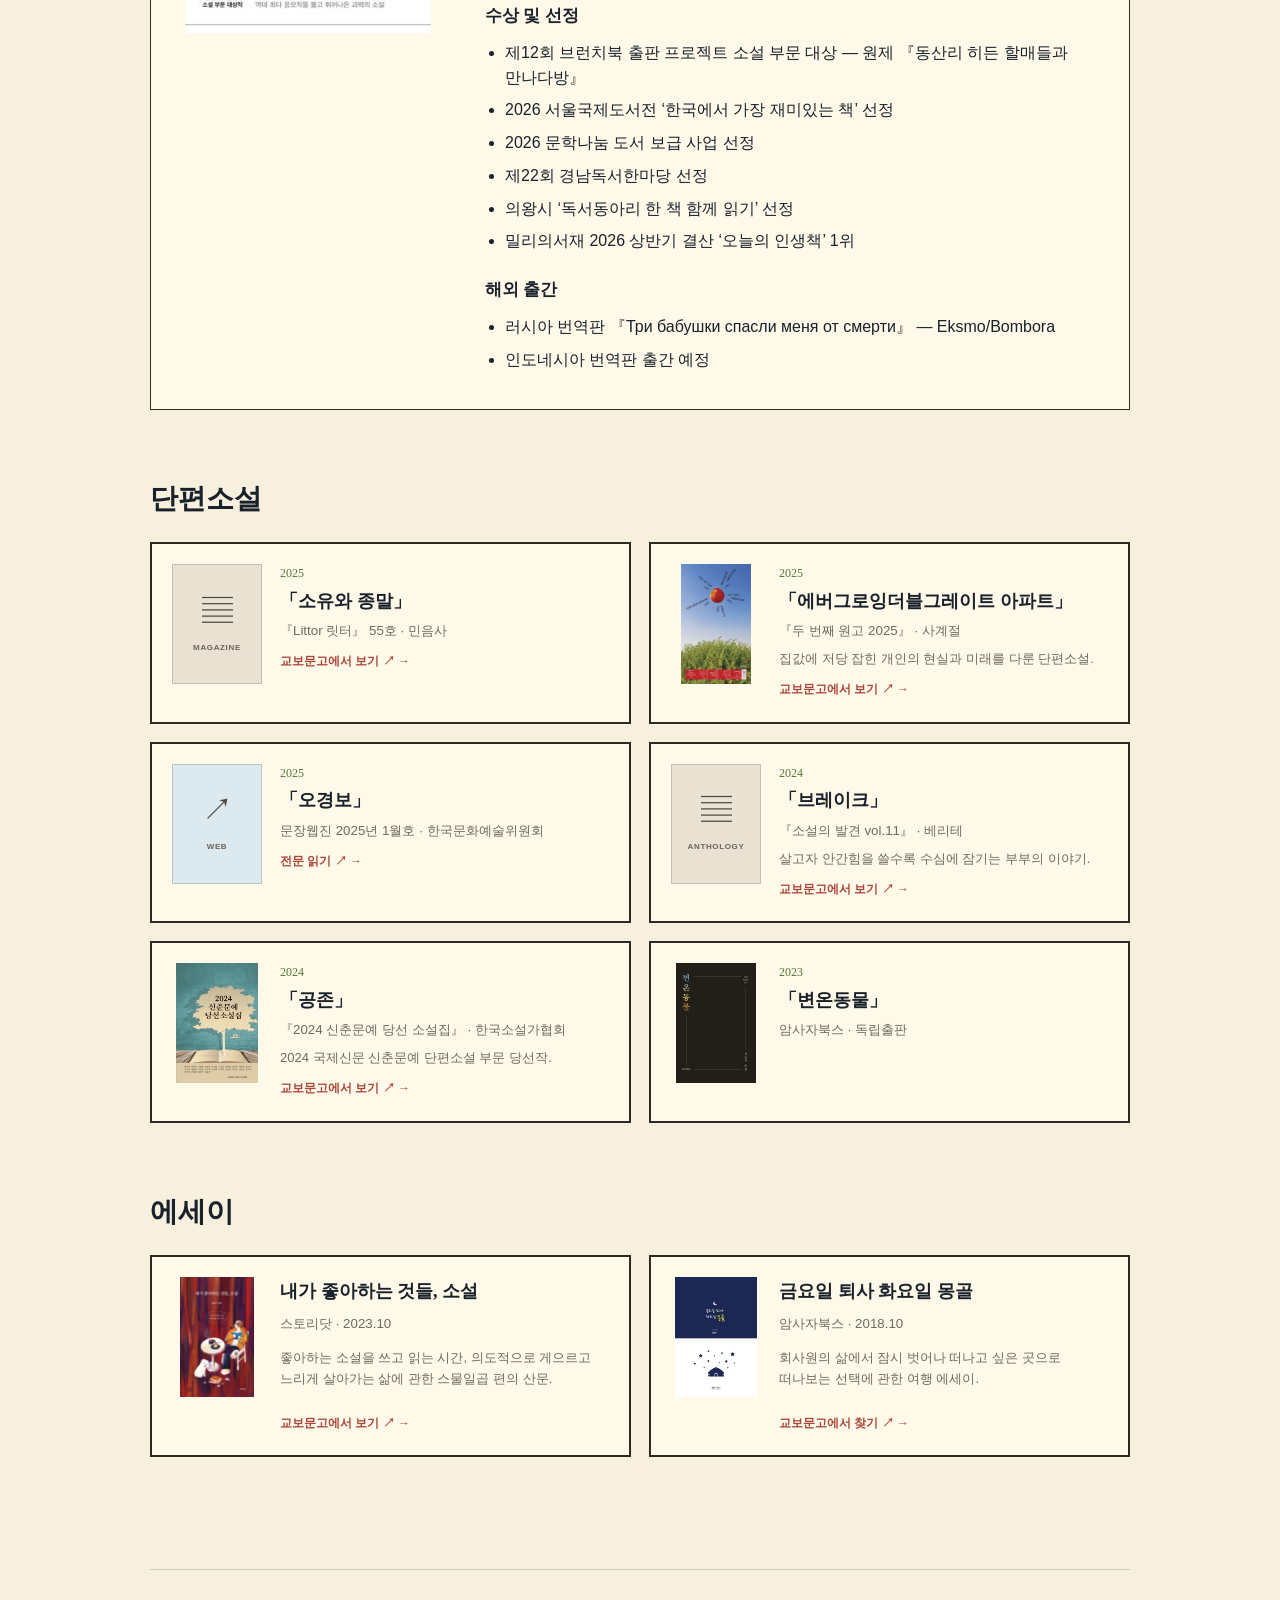
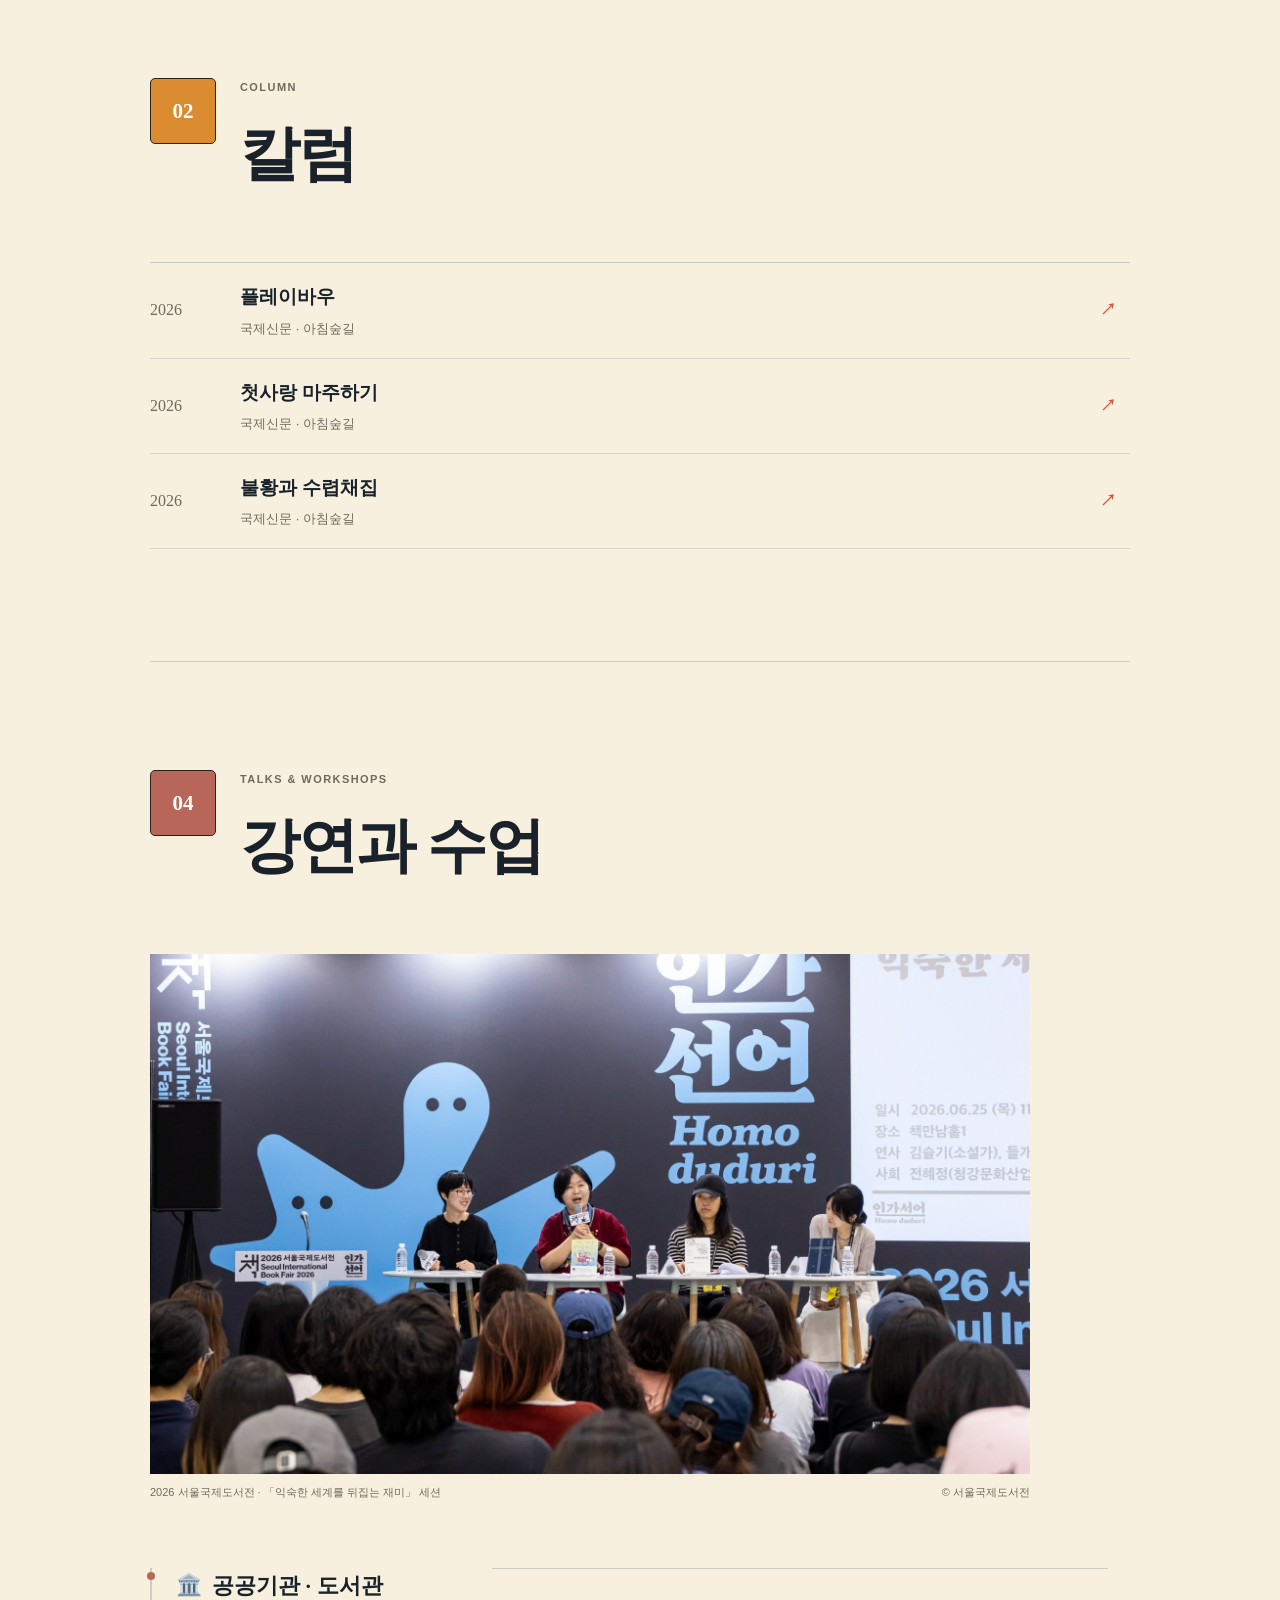
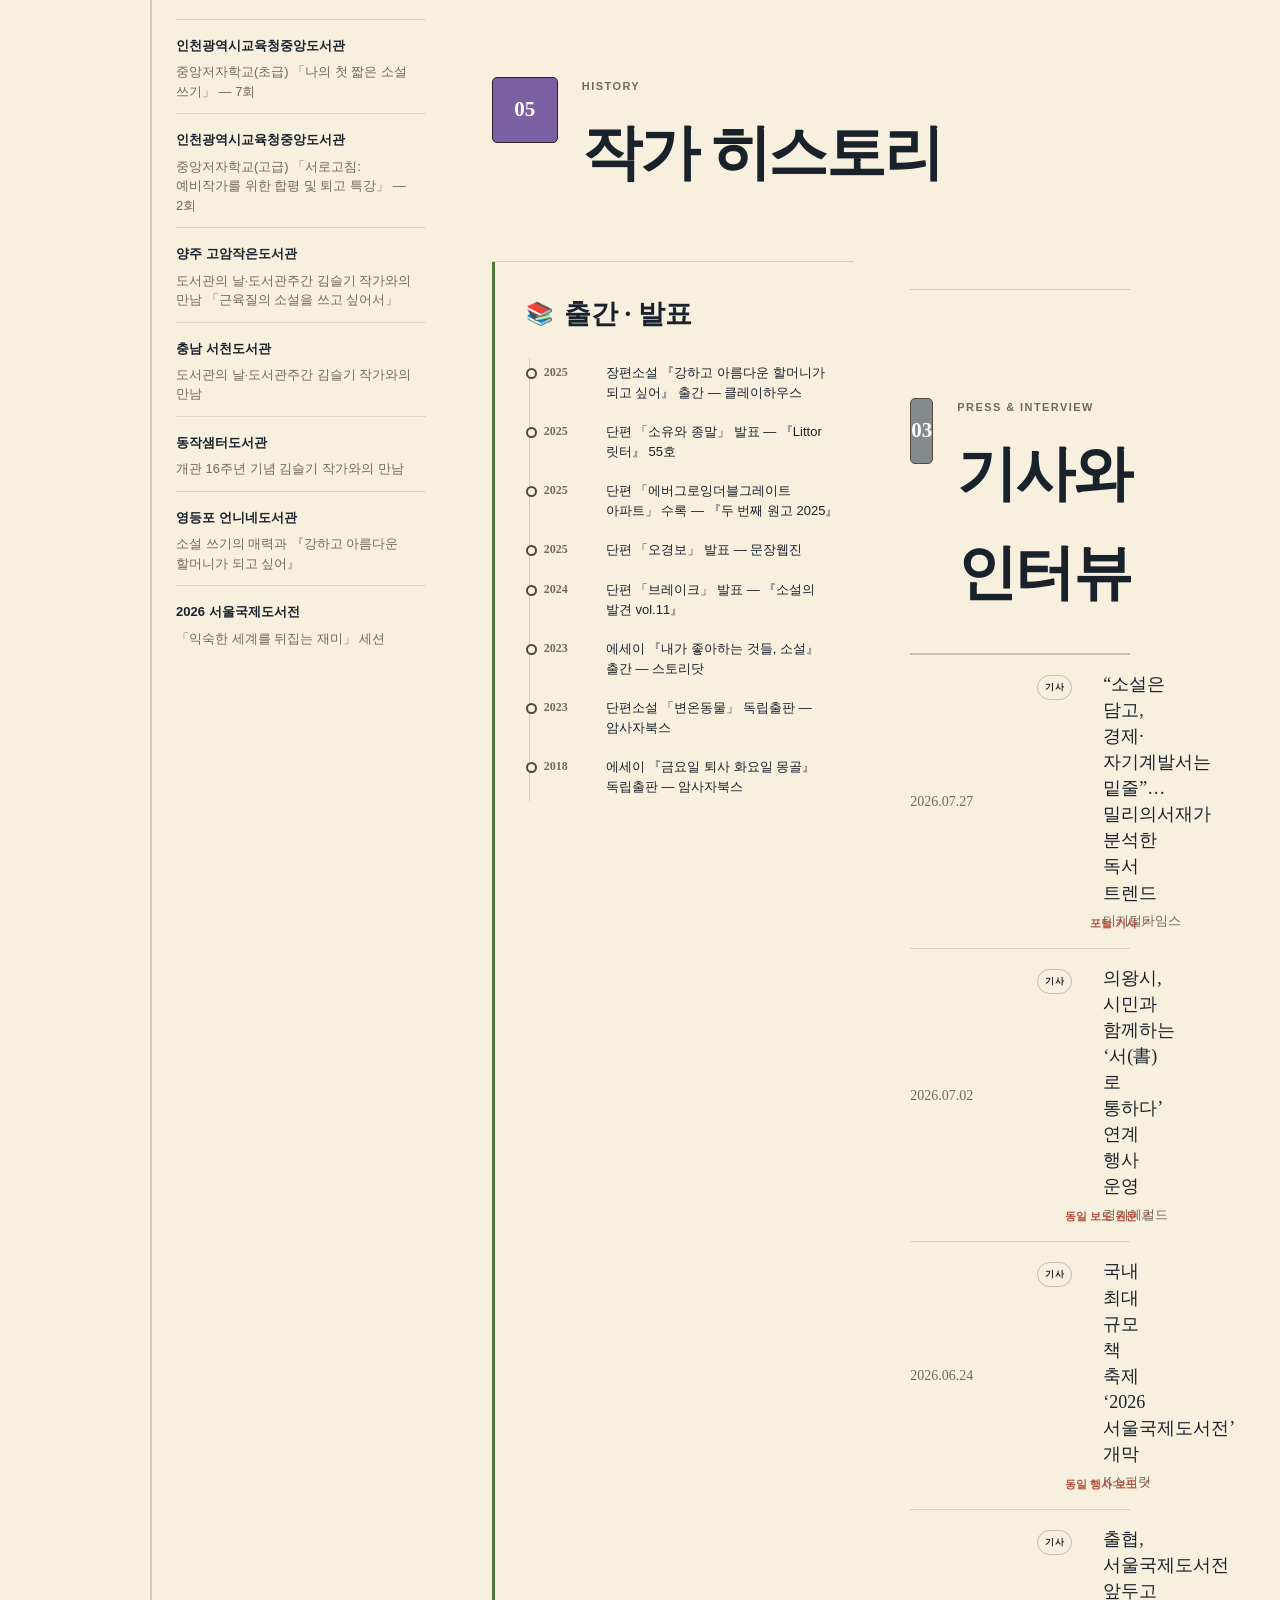
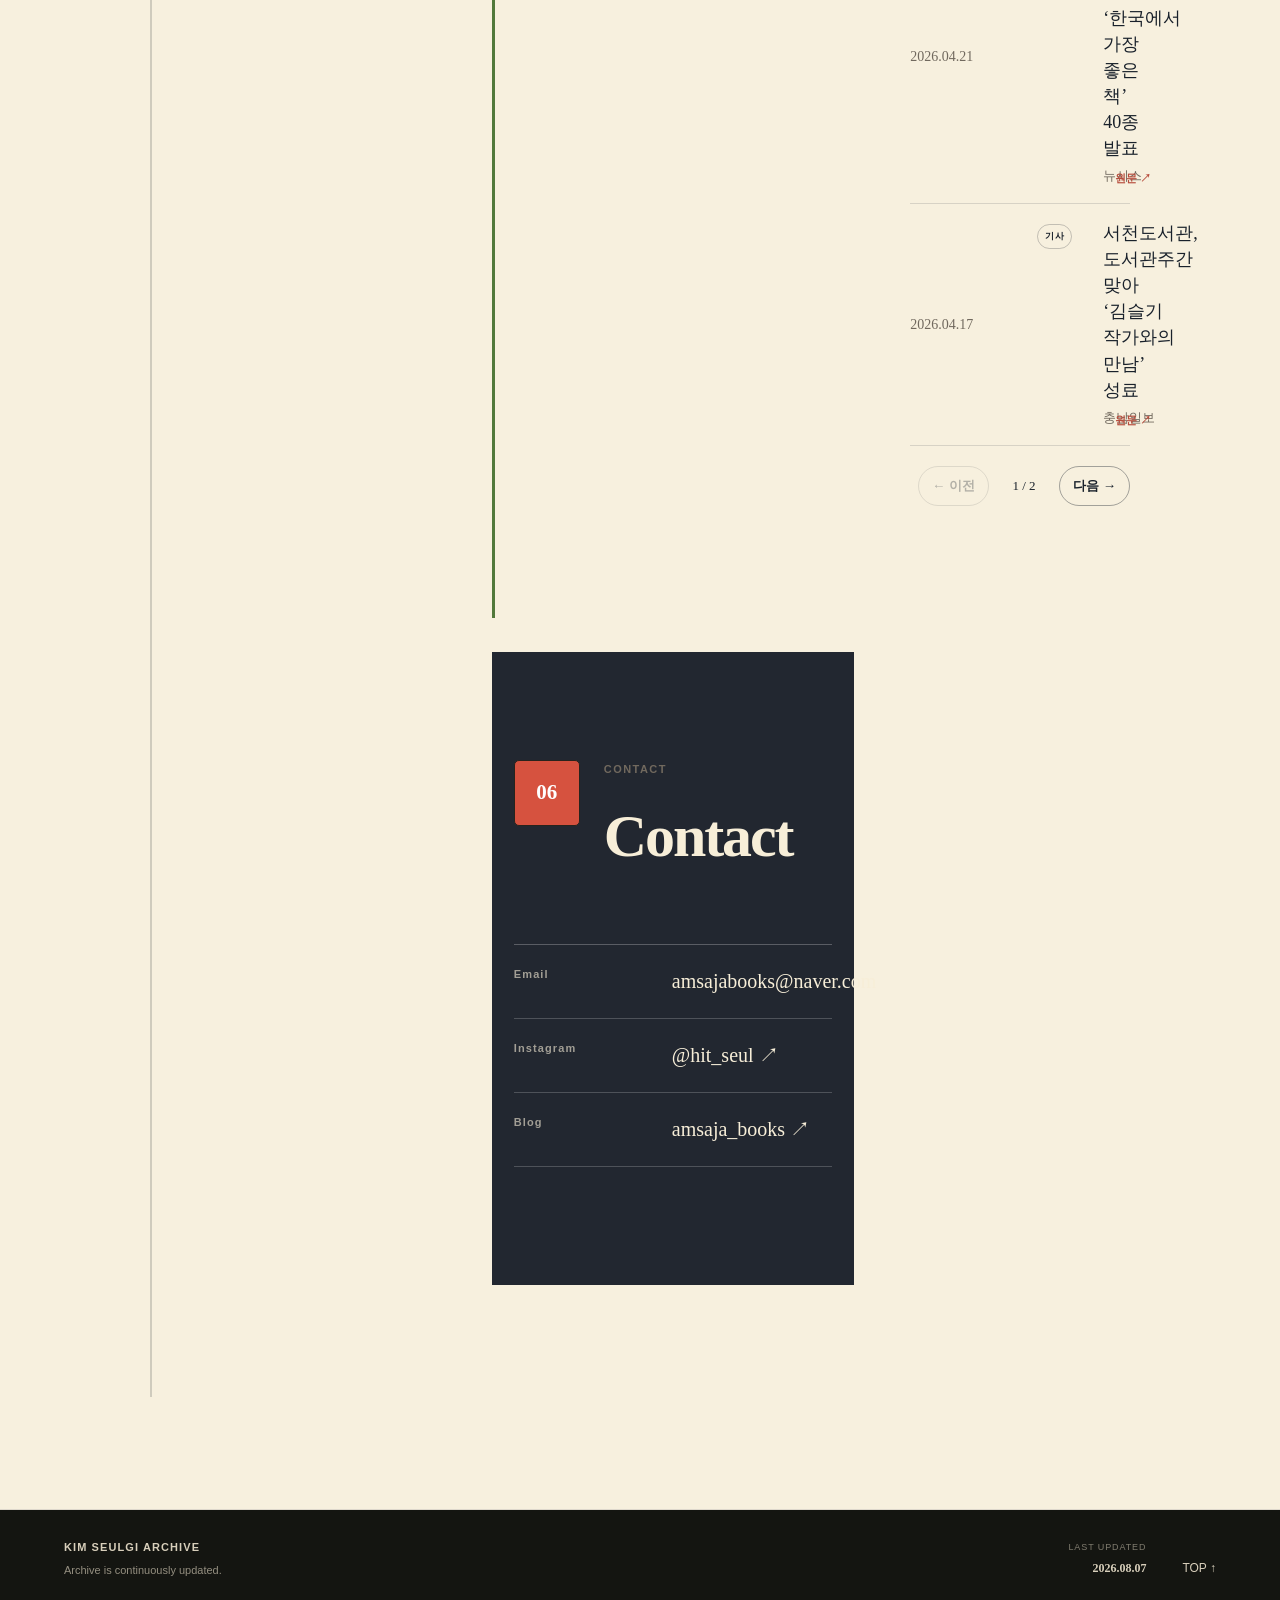
==== commit 86d47231: "Add files via upload" ====
--- a/index.html
+++ b/index.html
@@ -17,6 +17,7 @@
 <link rel="stylesheet" href="assets/singlepage-pixel.css">
 <link rel="stylesheet" href="assets/refined.css">
 <link rel="stylesheet" href="assets/mobile-dock-fix.css">
+<link rel="stylesheet" href="assets/archive-v2.css">
 </head>
 <body class="singlepage-site">
 
@@ -26,39 +27,29 @@
 </header>
 
 <main id="top">
-<section id="about" class="intro-section content-width">
+<section id="about" class="intro-section content-width archive-hero">
+    <div class="archive-hero-copy">
       <p class="eyebrow">NOVELIST · WRITER</p>
       <h1>김슬기</h1>
-      <div class="intro-layout">
-        <div class="intro-grid">
-          <div>
-            <p class="intro-lead">"농담이 우리를 최악에서 빗겨 나가게 만든다고 믿어요."</p>
-            <p class="intro-sub">2024년 국제신문 신춘문예 단편소설 부문으로 등단했습니다. 장편소설 『강하고 아름다운 할머니가 되고 싶어』를 비롯해 단편소설과 에세이를 쓰고 있습니다. 노동의 현장과 자본주의의 이면, 주거 문제와 그 안에서 살아가는 사람들에게 관심이 있습니다.</p>
-            <p class="intro-sub">오래 읽히는 재미있는 소설을 쓰고 싶습니다. 강연과 글쓰기 수업, 독자와의 만남도 이어가고 있습니다.</p>
-          </div>
-          <div class="intro-facts">
-            <div><strong>2024</strong><span>국제신문 신춘문예 단편소설 부문 당선</span></div>
-            <div><strong>2025</strong><span>장편소설 『강하고 아름다운 할머니가 되고 싶어』 출간</span></div>
-            <div><strong>2026</strong><span>서울국제도서전 ‘한국에서 가장 재미있는 책’ 선정 · 국제신문 ‘아침숲길’ 정기 필진</span></div>
-          </div>
-        </div>
-        <figure class="intro-photo">
-          <img src="assets/images/profile-real-small.jpg" alt="이야기하고 있는 소설가 김슬기">
-        </figure>
-      </div>
-    </section>
+      <p class="archive-quote">“농담이 우리를 최악에서 빗겨 나가게 만든다고 믿어요.”</p>
+      <p class="intro-sub">2024년 국제신문 신춘문예 단편소설 부문으로 등단했습니다. 장편소설 『강하고 아름다운 할머니가 되고 싶어』를 비롯해 단편소설과 에세이를 쓰고 있습니다. 노동의 현장과 자본주의의 이면, 주거 문제와 그 안에서 살아가는 사람들에게 관심이 있습니다.</p>
+    </div>
+    <figure class="intro-photo archive-profile">
+      <img src="assets/images/profile-real-small.jpg" alt="소설가 김슬기">
+    </figure>
+  </section>
 
   
 
-  <section class="at-a-glance content-width" aria-label="대표 활동">
-    <div class="glance-item"><span>🏆</span><strong>문학나눔 선정</strong><small>『강하고 아름다운 할머니가 되고 싶어』</small></div>
-    <div class="glance-item"><span>📚</span><strong>장편소설 출간</strong><small>클레이하우스 · 2025</small></div>
-    <div class="glance-item"><span>🎤</span><strong>서울국제도서전</strong><small>2026 세션 참여</small></div>
-    <div class="glance-item"><span>✍️</span><strong>국제신문 칼럼</strong><small>‘아침숲길’ 정기 필진</small></div>
+  <section class="archive-counts content-width" aria-label="아카이브 요약">
+    <div><span>WORKS</span><strong>9</strong></div>
+    <div><span>COLUMN</span><strong>3</strong></div>
+    <div><span>TALKS</span><strong>7</strong></div>
+    <div><span>PRESS</span><strong>10</strong></div>
   </section>
 
 <section id="works" class="long-section content-width archive-rich-works">
-    <div class="section-head"><span class="stage-badge green">01</span><div><p>WORKS</p><h2>작품</h2><small>출간·발표 작품과 그 이후 이어진 선정·번역·수상 기록까지 함께 모았습니다.</small></div></div>
+    <div class="section-head"><span class="stage-badge green">01</span><div><p>WORKS</p><h2>작품</h2></div></div>
 
     <article class="featured-book rich-featured-book">
       <img src="assets/images/book-grandmother.jpg" alt="강하고 아름다운 할머니가 되고 싶어 표지">
@@ -167,7 +158,7 @@
   </section>
 
   <section id="columns" class="long-section content-width">
-    <div class="section-head"><span class="stage-badge orange">02</span><div><p>COLUMN</p><h2>칼럼</h2><small>국제신문 ‘아침숲길’</small></div></div>
+    <div class="section-head"><span class="stage-badge orange">02</span><div><p>COLUMN</p><h2>칼럼</h2></div></div>
     <div class="line-list"><a class="line-item external" href="https://www.kookje.co.kr/news2011/asp/newsbody.asp?code=1700&key=20260729.22018006449" target="_blank" rel="noopener">
               <span class="line-year">2026</span><span class="line-main"><strong>플레이바우</strong><small>국제신문 · 아침숲길</small></span><span class="line-arrow">↗</span>
             </a><a class="line-item external" href="https://www.kookje.co.kr/news2011/asp/newsbody.asp?code=1700&key=20260422.22018006162" target="_blank" rel="noopener">
@@ -177,16 +168,12 @@
             </a></div>
   </section>
 
-  
-
   <section id="talks" class="long-section content-width grouped-talks">
     <div class="section-head">
       <span class="stage-badge pink">04</span>
       <div>
         <p>TALKS & WORKSHOPS</p>
-        <h2>강연과 수업</h2>
-        <small>독자와 만나고, 쓰는 사람들과 함께 공부해 온 기록입니다.</small>
-      </div>
+        <h2>강연과 수업</h2></div>
     </div>
 
     <figure class="talk-feature-photo">
@@ -208,40 +195,12 @@
         </div>
       </section>
 
-      <section class="talk-category">
-        <div class="talk-category-label"><span>🏫</span><h3>학교 · 교육기관</h3></div>
-        <div class="talk-category-list">
-          <div><strong>의정부 송양고등학교</strong><p>「쓰는 나, 만드는 나」 소설 쓰기와 독립 출판 — 2회</p></div>
-          <div><strong>파주 동패중학교</strong><p>「별 볼 일 없는, 쓰는 인간」의 글쓰는 삶에 대하여</p></div>
-          <div><strong>경기도 교사 독서 모임 ‘책공작소’</strong><p>「일단 아무렇게나 쓰자」</p></div>
-        </div>
-      </section>
-
-      <section class="talk-category">
-        <div class="talk-category-label"><span>📚</span><h3>독립서점 · 문화공간</h3></div>
-        <div class="talk-category-list">
-          <div><strong>신여성 작업실</strong><p>정기 워크숍 「소설로 OO하기」 외 다수</p></div>
-          <div><strong>책방연희</strong><p>소설 쓰기 기초 워크숍 외 다수</p></div>
-        </div>
-      </section>
-
-      <section class="talk-category">
-        <div class="talk-category-label"><span>💻</span><h3>온라인</h3></div>
-        <div class="talk-category-list">
-          <div><strong>온라인 창작 수업</strong><p>1:1 창작 멘토링 · 단편소설 완성반</p></div>
-        </div>
-      </section>
-    </div>
-  </section>
-
   <section id="history" class="long-section content-width history-branches">
     <div class="section-head">
       <span class="stage-badge purple">05</span>
       <div>
         <p>HISTORY</p>
-        <h2>작가 히스토리</h2>
-        <small>작품과 활동이 어떤 방향으로 뻗어왔는지 갈래별로 정리했습니다.</small>
-      </div>
+        <h2>작가 히스토리</h2></div>
     </div>
 
     <div class="branch-tree">
@@ -259,47 +218,12 @@
         </div>
       </section>
 
-      <section class="branch branch-award">
-        <div class="branch-title"><span>🏆</span><h3>수상 · 선정</h3></div>
-        <div class="branch-items">
-          <div><b>2026</b><p>아르코 장편소설 창작 지원 선정</p></div>
-          <div><b>2026</b><p>서울국제도서전 ‘한국에서 가장 재미있는 책’ 선정</p></div>
-          <div><b>2026</b><p>문학나눔 도서 보급 사업 선정</p></div>
-          <div><b>2026</b><p>제22회 경남독서한마당 선정</p></div>
-          <div><b>2026</b><p>의왕시 ‘독서동아리 한 책 함께 읽기’ 선정</p></div>
-          <div><b>2026</b><p>밀리의서재 2026 상반기 결산 ‘오늘의 인생책’ 1위</p></div>
-          <div><b>2024</b><p>제12회 브런치북 출판 프로젝트 소설 부문 대상</p></div>
-          <div><b>2024</b><p>국제신문 신춘문예 단편소설 부문 당선 — 「공존」</p></div>
-        </div>
-      </section>
-
-      <section class="branch branch-global">
-        <div class="branch-title"><span>🌏</span><h3>해외 · 번역</h3></div>
-        <div class="branch-items">
-          <div><b>2026</b><p>러시아 번역판 『Три бабушки спасли меня от смерти』 출간</p></div>
-          <div><b>2026</b><p>인도네시아 번역판 출간 예정</p></div>
-        </div>
-      </section>
-
-      <section class="branch branch-activity">
-        <div class="branch-title"><span>✍️</span><h3>연재 · 활동</h3></div>
-        <div class="branch-items">
-          <div><b>2026</b><p>국제신문 ‘아침숲길’ 정기 필진</p></div>
-          <div><b>2026</b><p>서울국제도서전 「익숙한 세계를 뒤집는 재미」 세션 참여</p></div>
-          <div><b>2026</b><p>중앙저자학교 및 공공도서관·학교 강연과 글쓰기 수업 진행</p></div>
-        </div>
-      </section>
-    </div>
-  </section>
-
   <section id="press" class="long-section content-width">
     <div class="section-head">
       <span class="stage-badge blue">03</span>
       <div>
         <p>PRESS & INTERVIEW</p>
-        <h2>기사와 인터뷰</h2>
-        <small>기존 홈페이지에 쌓아둔 기사·인터뷰 기록을 날짜순으로 보존합니다.</small>
-      </div>
+        <h2>기사와 인터뷰</h2></div>
     </div>
     <div class="media-archive" id="media-archive">
       <article class="media-archive-row" data-media-item="0">
@@ -391,13 +315,13 @@
     </div>
   </section>
 
-  <section id="contact" class="long-section contact-section">
+  <section id="contact" class="long-section contact-section archive-contact">
     <div class="content-width">
       <div class="section-head"><span class="stage-badge red">06</span><div><p>CONTACT</p><h2>Contact</h2></div></div>
-      <p class="contact-email">amsajabooks@naver.com</p>
-      <div class="contact-links">
-        <a href="https://instagram.com/hit_seul" target="_blank" rel="noopener">Instagram @hit_seul ↗</a>
-        <a href="https://blog.naver.com/amsaja_books" target="_blank" rel="noopener">Naver Blog ↗</a>
+      <div class="contact-simple-list">
+        <div><span>Email</span><strong>amsajabooks@naver.com</strong></div>
+        <a href="https://instagram.com/hit_seul" target="_blank" rel="noopener"><span>Instagram</span><strong>@hit_seul ↗</strong></a>
+        <a href="https://blog.naver.com/amsaja_books" target="_blank" rel="noopener"><span>Blog</span><strong>amsaja_books ↗</strong></a>
       </div>
     </div>
   </section>
@@ -411,15 +335,25 @@
   <nav>
     <a href="#about" data-section="about"><span>🏠</span><b>ABOUT</b></a>
     <a href="#works" data-section="works"><span>📚</span><b>WORKS</b></a>
-    <a href="#columns" data-section="columns"><span>📰</span><b>COLUMN</b></a>
-    <a href="#press" data-section="press"><span>📷</span><b>PRESS</b></a>
+    <a href="#columns" data-section="columns"><span>✍️</span><b>COLUMN</b></a>
     <a href="#talks" data-section="talks"><span>🎤</span><b>TALKS</b></a>
-    <a href="#history" data-section="history"><span>🏰</span><b>HISTORY</b></a>
+    <a href="#history" data-section="history"><span>🌿</span><b>HISTORY</b></a>
+    <a href="#press" data-section="press"><span>📰</span><b>PRESS</b></a>
     <a href="#contact" data-section="contact"><span>📮</span><b>CONTACT</b></a>
   </nav>
 </aside>
 
-<footer class="single-footer"><span>© Kim Seulgi</span><a href="#top">TOP ↑</a></footer>
+<footer class="single-footer archive-footer">
+    <div>
+      <strong>KIM SEULGI ARCHIVE</strong>
+      <span>Archive is continuously updated.</span>
+    </div>
+    <div class="archive-updated">
+      <span>Last updated</span>
+      <strong>2026.08.07</strong>
+    </div>
+    <a href="#top">TOP ↑</a>
+  </footer>
 <script src="assets/singlepage-pixel.js"></script>
 <script src="assets/refined.js"></script>
 </body>
--- a/assets/archive-v2.css
+++ b/assets/archive-v2.css
@@ -0,0 +1,263 @@
+
+/* =========================================================
+   KIM SEULGI ARCHIVE v2.0
+   Editorial, quiet, durable.
+   ========================================================= */
+
+:root{
+  --archive-bg:#f7f0de;
+  --archive-ink:#1d2329;
+  --archive-line:rgba(29,35,41,.16);
+}
+body.singlepage-site{background:var(--archive-bg)}
+
+/* quiet opening */
+.archive-hero{
+  display:grid;
+  grid-template-columns:minmax(0,1fr) 156px;
+  gap:68px;
+  align-items:end;
+  min-height:520px;
+  padding-top:118px;
+  padding-bottom:112px;
+}
+.archive-hero h1{
+  margin:8px 0 28px;
+  font-size:clamp(68px,10vw,128px);
+  letter-spacing:-.06em;
+  line-height:.88;
+}
+.archive-quote{
+  max-width:700px;
+  margin:0 0 28px;
+  font-family:Georgia,"Noto Serif KR",serif;
+  font-size:clamp(25px,3.2vw,40px);
+  line-height:1.42;
+}
+.archive-hero .intro-sub{max-width:680px}
+.archive-profile{
+  width:156px;
+  margin:0;
+}
+.archive-profile img{
+  width:100%;
+  aspect-ratio:4/5;
+  object-fit:cover;
+  border-radius:3px;
+  border:0;
+  filter:grayscale(.08) saturate(.85);
+}
+.archive-profile:after{display:none}
+
+/* counts instead of explanatory promo cards */
+.archive-counts{
+  display:grid;
+  grid-template-columns:repeat(4,1fr);
+  border-top:1px solid var(--archive-line);
+  border-bottom:1px solid var(--archive-line);
+  margin-bottom:116px;
+}
+.archive-counts>div{
+  padding:26px 0 28px;
+  border-right:1px solid var(--archive-line);
+}
+.archive-counts>div:last-child{border-right:0}
+.archive-counts span{
+  display:block;
+  font-size:10px;
+  font-weight:900;
+  letter-spacing:.12em;
+  color:var(--muted);
+}
+.archive-counts strong{
+  display:block;
+  margin-top:10px;
+  font-family:Georgia,serif;
+  font-size:40px;
+  font-weight:400;
+}
+
+/* headings: less explanation, more editorial space */
+.long-section{padding-top:108px;padding-bottom:112px}
+.section-head{
+  margin-bottom:58px;
+  gap:24px;
+}
+.section-head .stage-badge{
+  width:66px;
+  height:66px;
+  font-size:21px;
+  box-shadow:none;
+  border-width:1px;
+}
+.section-head h2{
+  font-size:clamp(39px,5vw,60px);
+  letter-spacing:-.035em;
+}
+.section-head p{
+  margin-bottom:9px;
+  color:var(--muted);
+}
+
+/* Works feel editorial, not shop-like */
+.rich-featured-book,
+.featured-book{
+  box-shadow:none!important;
+  border-width:1px!important;
+}
+.shop-link,
+.short-fiction-grid a,
+.rich-essay-grid a{
+  border-bottom:0!important;
+}
+.shop-link:after,
+.short-fiction-grid a:after,
+.rich-essay-grid a:after{content:"  →"}
+
+/* Talks - the image leads */
+.talk-feature-photo{
+  width:min(100%,880px);
+  margin-bottom:66px;
+}
+.talk-feature-photo img{
+  border-radius:0!important;
+}
+.talk-category-tree{gap:54px 44px}
+
+/* history as a branching archive */
+.branch-tree{
+  position:relative;
+  gap:34px;
+}
+.branch{
+  border:0!important;
+  border-top:1px solid var(--archive-line)!important;
+  background:transparent!important;
+  padding:30px 10px 34px 34px!important;
+}
+.branch:before{width:3px!important}
+.branch-title h3{font-size:27px}
+.branch-items:before{background:rgba(29,35,41,.16)!important}
+.branch-items>div{padding:10px 0}
+
+/* Press: deliberately quieter, appendix-like */
+#press{
+  border-top:1px solid var(--archive-line);
+}
+#press .section-head .stage-badge{
+  background:#687078!important;
+}
+.media-archive-row{
+  min-height:90px;
+}
+.media-copy strong{font-weight:500}
+
+/* simple contact */
+.archive-contact{
+  padding-top:108px;
+  padding-bottom:118px;
+}
+.contact-simple-list{
+  border-top:1px solid rgba(255,255,255,.25);
+  max-width:760px;
+}
+.contact-simple-list>div,
+.contact-simple-list>a{
+  display:grid;
+  grid-template-columns:130px 1fr;
+  gap:28px;
+  padding:20px 0;
+  border-bottom:1px solid rgba(255,255,255,.2);
+}
+.contact-simple-list span{
+  font-size:11px;
+  font-weight:900;
+  letter-spacing:.1em;
+  opacity:.6;
+}
+.contact-simple-list strong{
+  font-family:Georgia,"Noto Serif KR",serif;
+  font-size:20px;
+  font-weight:400;
+}
+.contact-simple-list a:hover strong{color:#f1cc5a}
+
+/* footer as archive metadata */
+.archive-footer{
+  display:grid!important;
+  grid-template-columns:1fr auto auto;
+  align-items:end;
+  gap:36px;
+}
+.archive-footer>div:first-child{
+  display:flex;
+  flex-direction:column;
+  gap:5px;
+}
+.archive-footer>div:first-child strong{font-size:11px;letter-spacing:.1em}
+.archive-footer>div:first-child span{font-size:11px;opacity:.65}
+.archive-updated{
+  display:flex;
+  flex-direction:column;
+  align-items:flex-end;
+  gap:4px;
+}
+.archive-updated span{font-size:9px;opacity:.55;text-transform:uppercase;letter-spacing:.1em}
+.archive-updated strong{font-family:Georgia,serif;font-size:12px}
+
+/* keep floating nav as playful signature, not the page itself */
+.floating-dock{
+  background:rgba(247,240,222,.96)!important;
+}
+
+@media(max-width:760px){
+  .archive-hero{
+    grid-template-columns:1fr;
+    gap:26px;
+    min-height:0;
+    padding-top:72px;
+    padding-bottom:70px;
+  }
+  .archive-profile{
+    width:96px;
+    order:-1;
+    margin-left:auto;
+  }
+  .archive-profile img{
+    aspect-ratio:1/1;
+    border-radius:50%;
+  }
+  .archive-hero h1{
+    font-size:64px;
+    margin-bottom:23px;
+  }
+  .archive-quote{font-size:24px}
+  .archive-counts{
+    grid-template-columns:1fr 1fr;
+    margin-bottom:70px;
+  }
+  .archive-counts>div{
+    border-bottom:1px solid var(--archive-line);
+  }
+  .archive-counts>div:nth-child(2){border-right:0}
+  .archive-counts>div:nth-last-child(-n+2){border-bottom:0}
+  .archive-counts strong{font-size:32px}
+  .long-section{padding-top:76px;padding-bottom:78px}
+  .section-head{margin-bottom:38px}
+  .section-head .stage-badge{width:50px;height:50px;font-size:16px}
+  .section-head h2{font-size:38px}
+  .archive-footer{
+    grid-template-columns:1fr auto;
+  }
+  .archive-updated{
+    grid-column:1;
+    grid-row:2;
+    align-items:flex-start;
+  }
+  .contact-simple-list>div,
+  .contact-simple-list>a{
+    grid-template-columns:90px 1fr;
+    gap:16px;
+  }
+  .contact-simple-list strong{font-size:17px}
+}
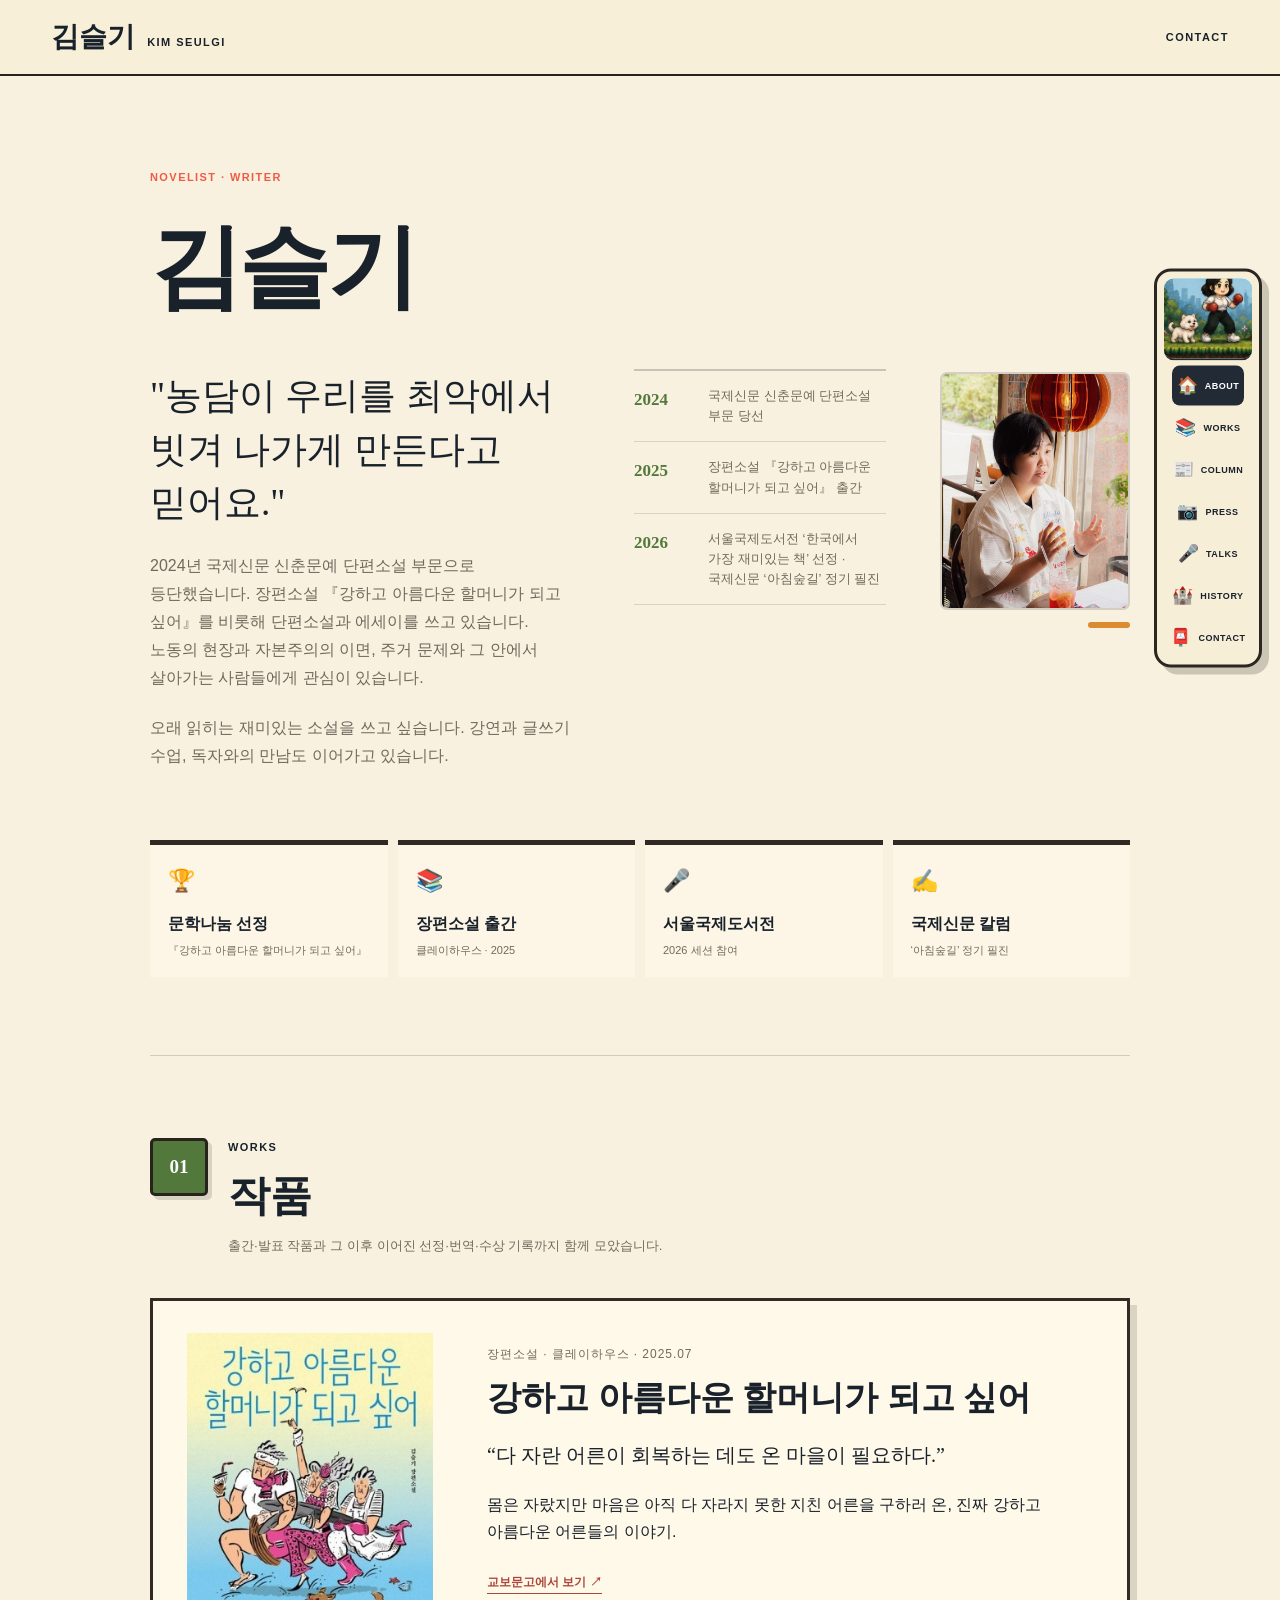
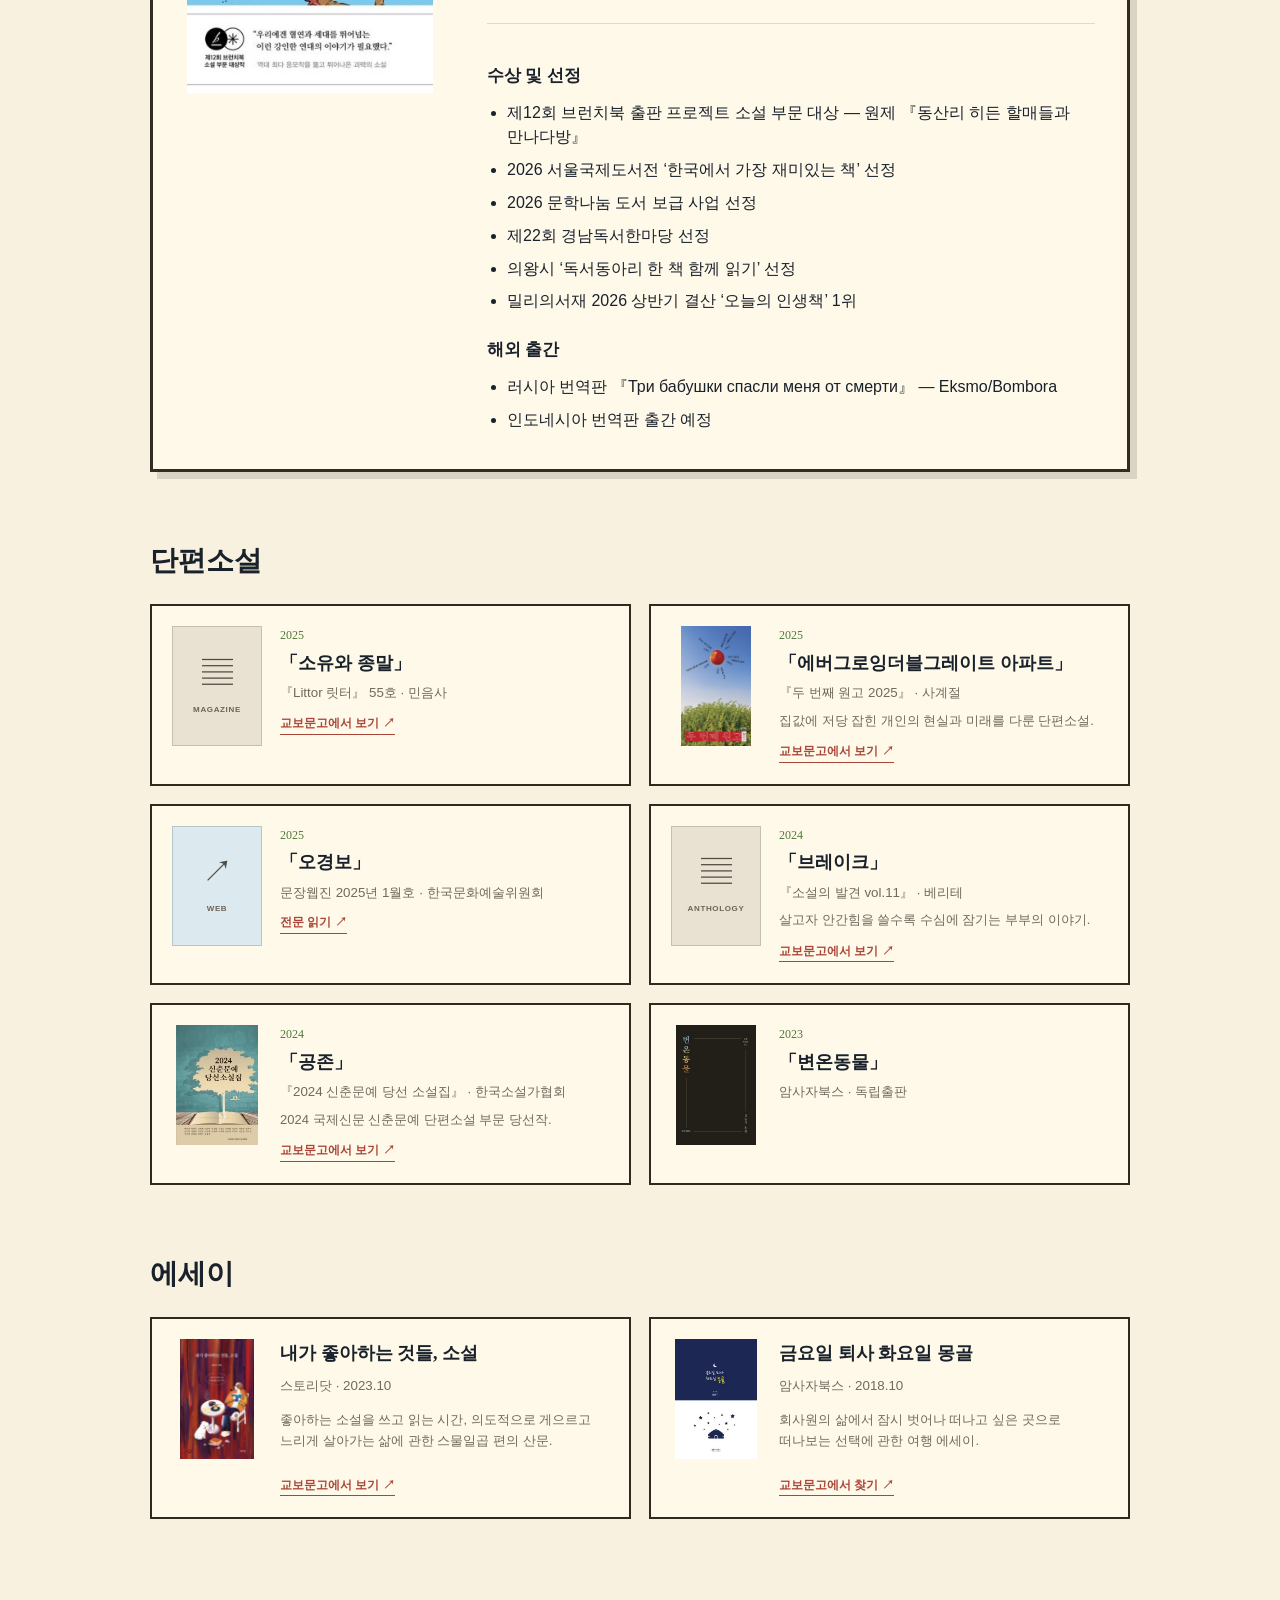
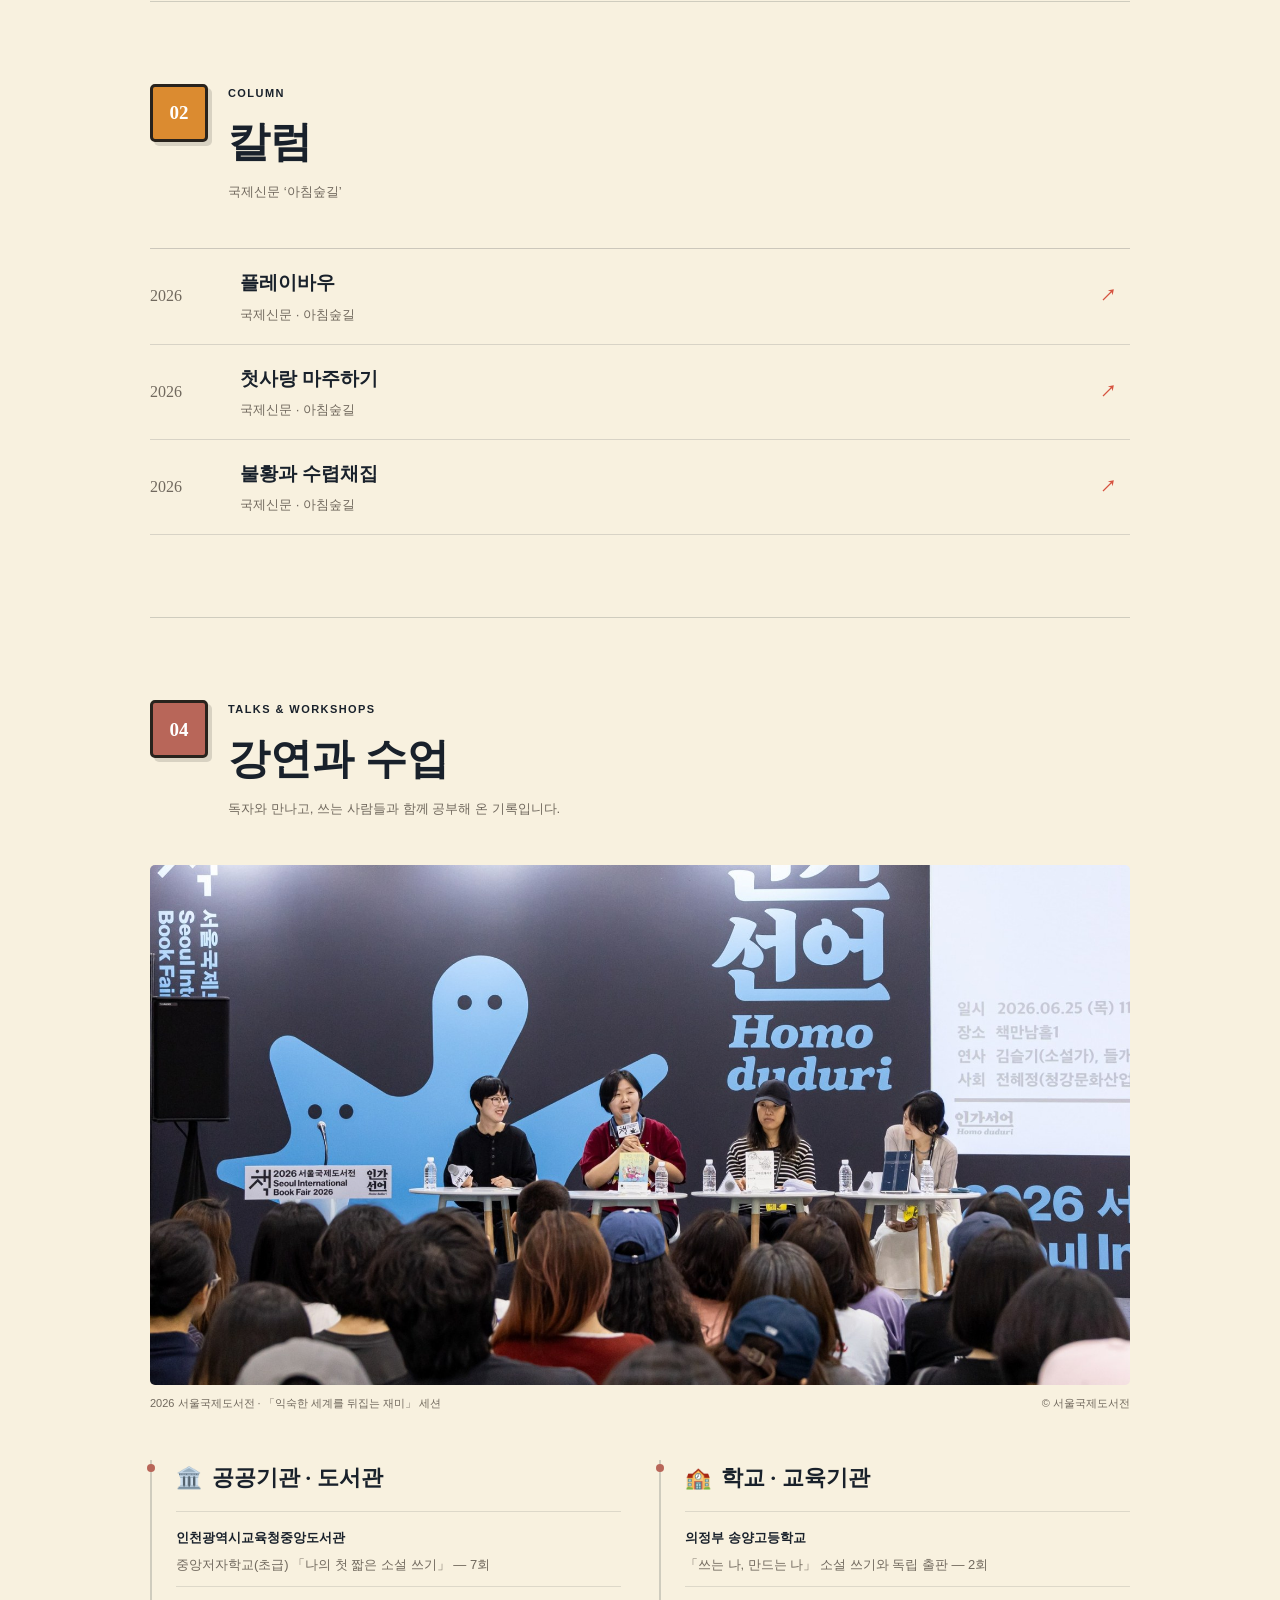
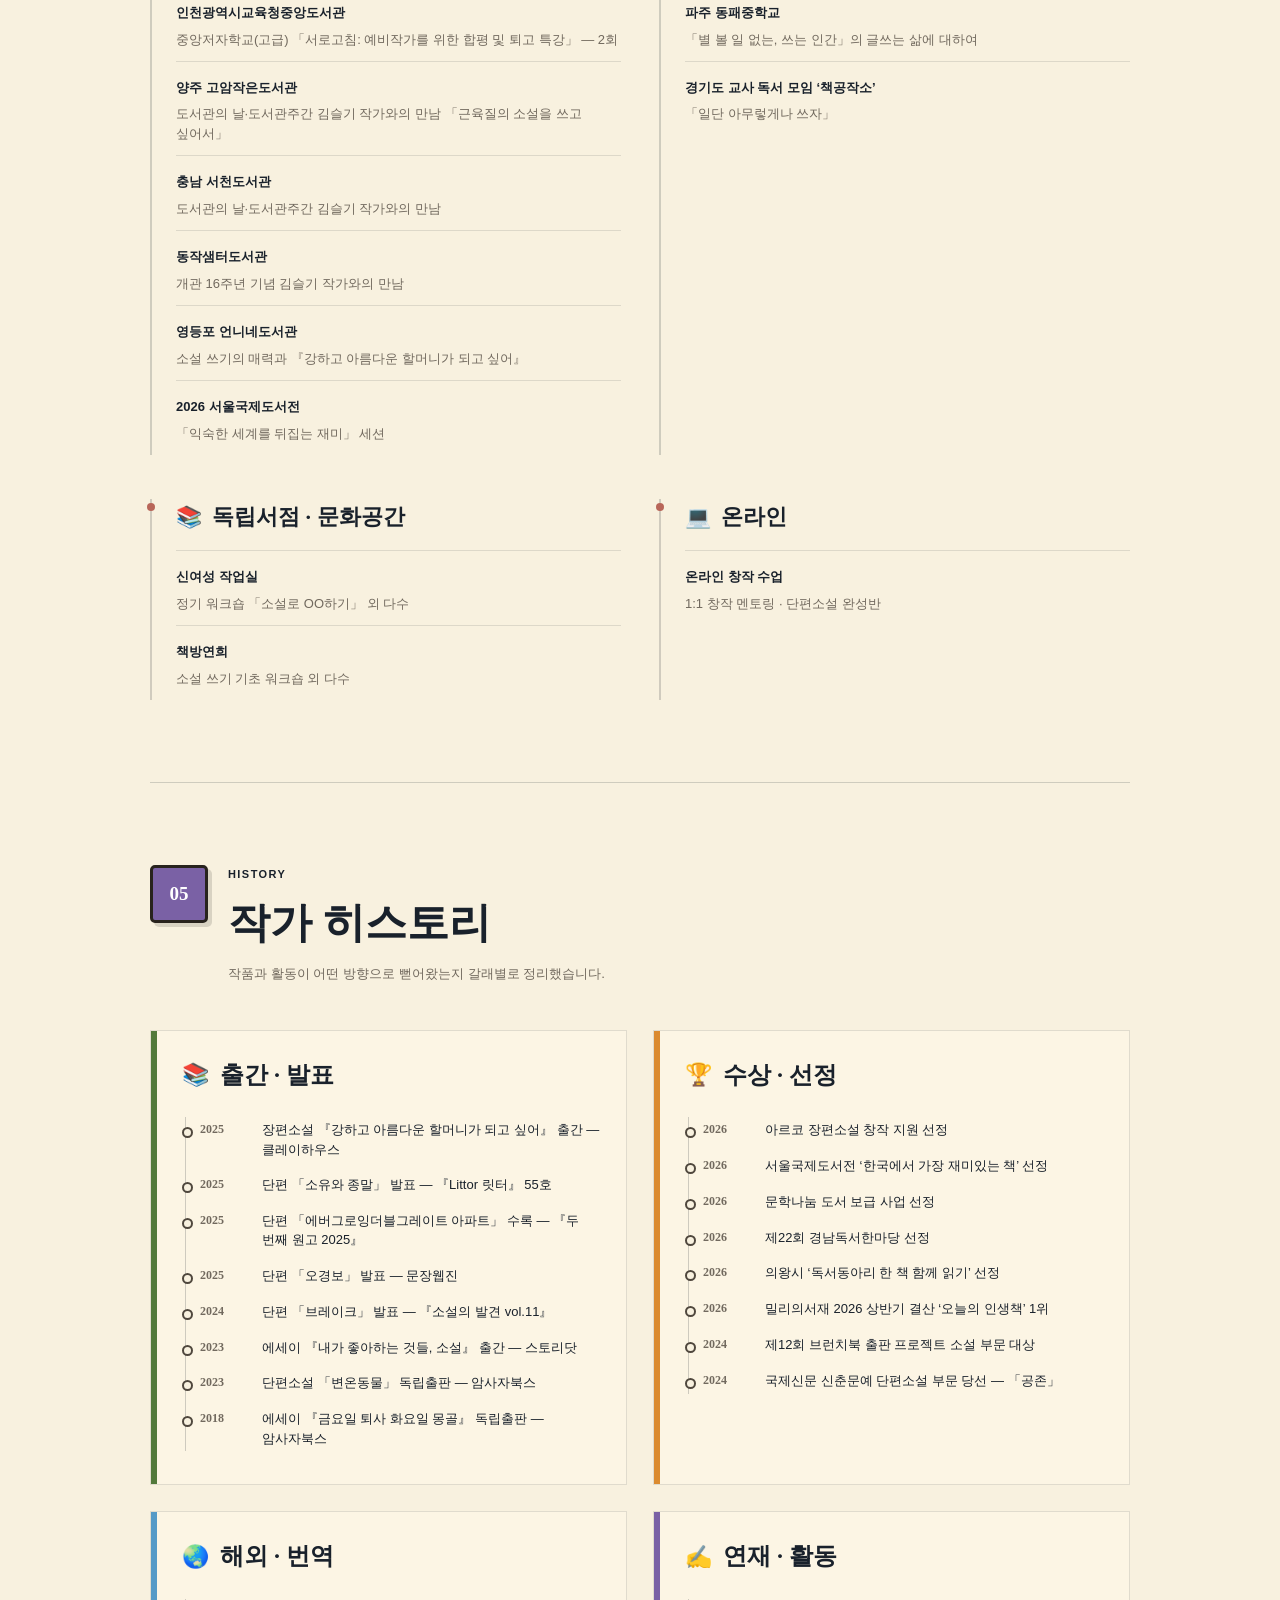
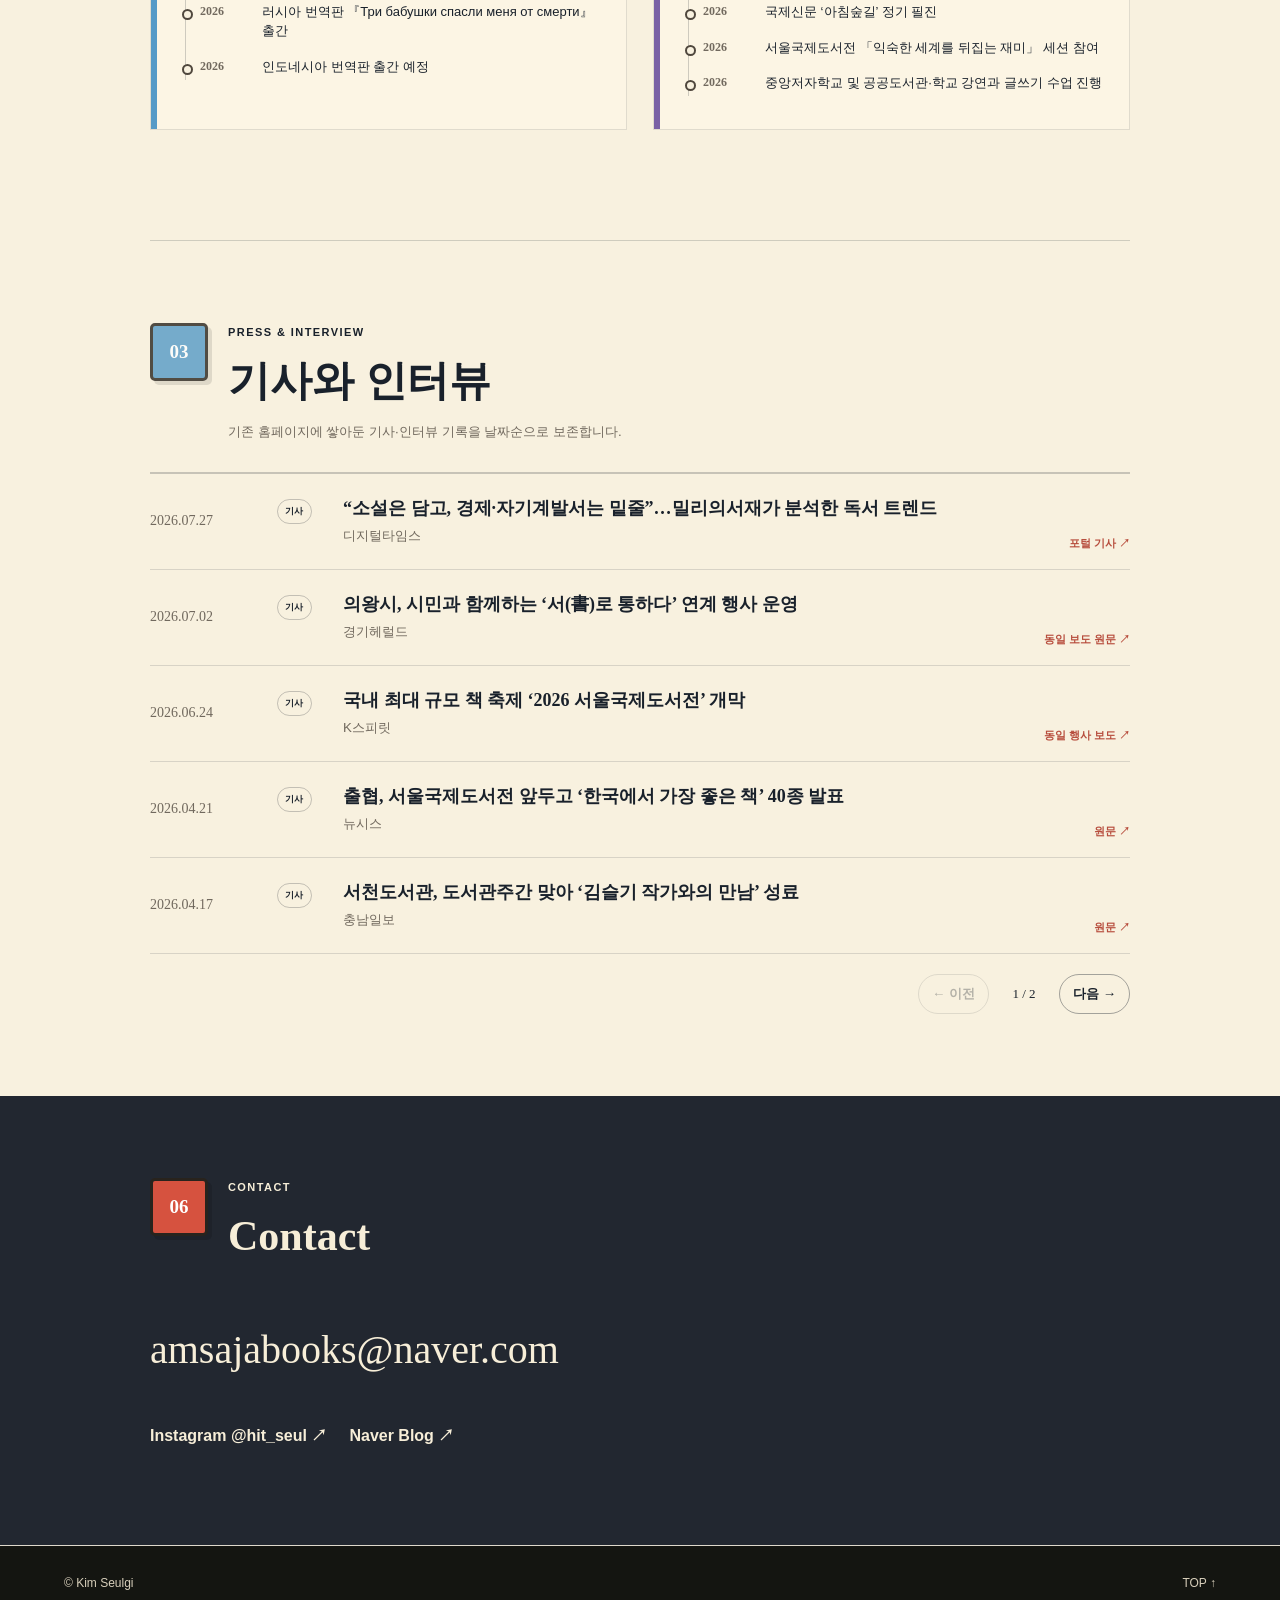
==== commit 7cae4823: "Add files via upload" ====
--- a/index.html
+++ b/index.html
@@ -17,7 +17,6 @@
 <link rel="stylesheet" href="assets/singlepage-pixel.css">
 <link rel="stylesheet" href="assets/refined.css">
 <link rel="stylesheet" href="assets/mobile-dock-fix.css">
-<link rel="stylesheet" href="assets/archive-v2.css">
 </head>
 <body class="singlepage-site">
 
@@ -27,29 +26,39 @@
 </header>
 
 <main id="top">
-<section id="about" class="intro-section content-width archive-hero">
-    <div class="archive-hero-copy">
+<section id="about" class="intro-section content-width">
       <p class="eyebrow">NOVELIST · WRITER</p>
       <h1>김슬기</h1>
-      <p class="archive-quote">“농담이 우리를 최악에서 빗겨 나가게 만든다고 믿어요.”</p>
-      <p class="intro-sub">2024년 국제신문 신춘문예 단편소설 부문으로 등단했습니다. 장편소설 『강하고 아름다운 할머니가 되고 싶어』를 비롯해 단편소설과 에세이를 쓰고 있습니다. 노동의 현장과 자본주의의 이면, 주거 문제와 그 안에서 살아가는 사람들에게 관심이 있습니다.</p>
-    </div>
-    <figure class="intro-photo archive-profile">
-      <img src="assets/images/profile-real-small.jpg" alt="소설가 김슬기">
-    </figure>
-  </section>
+      <div class="intro-layout">
+        <div class="intro-grid">
+          <div>
+            <p class="intro-lead">"농담이 우리를 최악에서 빗겨 나가게 만든다고 믿어요."</p>
+            <p class="intro-sub">2024년 국제신문 신춘문예 단편소설 부문으로 등단했습니다. 장편소설 『강하고 아름다운 할머니가 되고 싶어』를 비롯해 단편소설과 에세이를 쓰고 있습니다. 노동의 현장과 자본주의의 이면, 주거 문제와 그 안에서 살아가는 사람들에게 관심이 있습니다.</p>
+            <p class="intro-sub">오래 읽히는 재미있는 소설을 쓰고 싶습니다. 강연과 글쓰기 수업, 독자와의 만남도 이어가고 있습니다.</p>
+          </div>
+          <div class="intro-facts">
+            <div><strong>2024</strong><span>국제신문 신춘문예 단편소설 부문 당선</span></div>
+            <div><strong>2025</strong><span>장편소설 『강하고 아름다운 할머니가 되고 싶어』 출간</span></div>
+            <div><strong>2026</strong><span>서울국제도서전 ‘한국에서 가장 재미있는 책’ 선정 · 국제신문 ‘아침숲길’ 정기 필진</span></div>
+          </div>
+        </div>
+        <figure class="intro-photo">
+          <img src="assets/images/profile-real-small.jpg" alt="이야기하고 있는 소설가 김슬기">
+        </figure>
+      </div>
+    </section>
 
   
 
-  <section class="archive-counts content-width" aria-label="아카이브 요약">
-    <div><span>WORKS</span><strong>9</strong></div>
-    <div><span>COLUMN</span><strong>3</strong></div>
-    <div><span>TALKS</span><strong>7</strong></div>
-    <div><span>PRESS</span><strong>10</strong></div>
+  <section class="at-a-glance content-width" aria-label="대표 활동">
+    <div class="glance-item"><span>🏆</span><strong>문학나눔 선정</strong><small>『강하고 아름다운 할머니가 되고 싶어』</small></div>
+    <div class="glance-item"><span>📚</span><strong>장편소설 출간</strong><small>클레이하우스 · 2025</small></div>
+    <div class="glance-item"><span>🎤</span><strong>서울국제도서전</strong><small>2026 세션 참여</small></div>
+    <div class="glance-item"><span>✍️</span><strong>국제신문 칼럼</strong><small>‘아침숲길’ 정기 필진</small></div>
   </section>
 
 <section id="works" class="long-section content-width archive-rich-works">
-    <div class="section-head"><span class="stage-badge green">01</span><div><p>WORKS</p><h2>작품</h2></div></div>
+    <div class="section-head"><span class="stage-badge green">01</span><div><p>WORKS</p><h2>작품</h2><small>출간·발표 작품과 그 이후 이어진 선정·번역·수상 기록까지 함께 모았습니다.</small></div></div>
 
     <article class="featured-book rich-featured-book">
       <img src="assets/images/book-grandmother.jpg" alt="강하고 아름다운 할머니가 되고 싶어 표지">
@@ -158,7 +167,7 @@
   </section>
 
   <section id="columns" class="long-section content-width">
-    <div class="section-head"><span class="stage-badge orange">02</span><div><p>COLUMN</p><h2>칼럼</h2></div></div>
+    <div class="section-head"><span class="stage-badge orange">02</span><div><p>COLUMN</p><h2>칼럼</h2><small>국제신문 ‘아침숲길’</small></div></div>
     <div class="line-list"><a class="line-item external" href="https://www.kookje.co.kr/news2011/asp/newsbody.asp?code=1700&key=20260729.22018006449" target="_blank" rel="noopener">
               <span class="line-year">2026</span><span class="line-main"><strong>플레이바우</strong><small>국제신문 · 아침숲길</small></span><span class="line-arrow">↗</span>
             </a><a class="line-item external" href="https://www.kookje.co.kr/news2011/asp/newsbody.asp?code=1700&key=20260422.22018006162" target="_blank" rel="noopener">
@@ -168,12 +177,16 @@
             </a></div>
   </section>
 
+  
+
   <section id="talks" class="long-section content-width grouped-talks">
     <div class="section-head">
       <span class="stage-badge pink">04</span>
       <div>
         <p>TALKS & WORKSHOPS</p>
-        <h2>강연과 수업</h2></div>
+        <h2>강연과 수업</h2>
+        <small>독자와 만나고, 쓰는 사람들과 함께 공부해 온 기록입니다.</small>
+      </div>
     </div>
 
     <figure class="talk-feature-photo">
@@ -195,12 +208,40 @@
         </div>
       </section>
 
+      <section class="talk-category">
+        <div class="talk-category-label"><span>🏫</span><h3>학교 · 교육기관</h3></div>
+        <div class="talk-category-list">
+          <div><strong>의정부 송양고등학교</strong><p>「쓰는 나, 만드는 나」 소설 쓰기와 독립 출판 — 2회</p></div>
+          <div><strong>파주 동패중학교</strong><p>「별 볼 일 없는, 쓰는 인간」의 글쓰는 삶에 대하여</p></div>
+          <div><strong>경기도 교사 독서 모임 ‘책공작소’</strong><p>「일단 아무렇게나 쓰자」</p></div>
+        </div>
+      </section>
+
+      <section class="talk-category">
+        <div class="talk-category-label"><span>📚</span><h3>독립서점 · 문화공간</h3></div>
+        <div class="talk-category-list">
+          <div><strong>신여성 작업실</strong><p>정기 워크숍 「소설로 OO하기」 외 다수</p></div>
+          <div><strong>책방연희</strong><p>소설 쓰기 기초 워크숍 외 다수</p></div>
+        </div>
+      </section>
+
+      <section class="talk-category">
+        <div class="talk-category-label"><span>💻</span><h3>온라인</h3></div>
+        <div class="talk-category-list">
+          <div><strong>온라인 창작 수업</strong><p>1:1 창작 멘토링 · 단편소설 완성반</p></div>
+        </div>
+      </section>
+    </div>
+  </section>
+
   <section id="history" class="long-section content-width history-branches">
     <div class="section-head">
       <span class="stage-badge purple">05</span>
       <div>
         <p>HISTORY</p>
-        <h2>작가 히스토리</h2></div>
+        <h2>작가 히스토리</h2>
+        <small>작품과 활동이 어떤 방향으로 뻗어왔는지 갈래별로 정리했습니다.</small>
+      </div>
     </div>
 
     <div class="branch-tree">
@@ -218,12 +259,47 @@
         </div>
       </section>
 
+      <section class="branch branch-award">
+        <div class="branch-title"><span>🏆</span><h3>수상 · 선정</h3></div>
+        <div class="branch-items">
+          <div><b>2026</b><p>아르코 장편소설 창작 지원 선정</p></div>
+          <div><b>2026</b><p>서울국제도서전 ‘한국에서 가장 재미있는 책’ 선정</p></div>
+          <div><b>2026</b><p>문학나눔 도서 보급 사업 선정</p></div>
+          <div><b>2026</b><p>제22회 경남독서한마당 선정</p></div>
+          <div><b>2026</b><p>의왕시 ‘독서동아리 한 책 함께 읽기’ 선정</p></div>
+          <div><b>2026</b><p>밀리의서재 2026 상반기 결산 ‘오늘의 인생책’ 1위</p></div>
+          <div><b>2024</b><p>제12회 브런치북 출판 프로젝트 소설 부문 대상</p></div>
+          <div><b>2024</b><p>국제신문 신춘문예 단편소설 부문 당선 — 「공존」</p></div>
+        </div>
+      </section>
+
+      <section class="branch branch-global">
+        <div class="branch-title"><span>🌏</span><h3>해외 · 번역</h3></div>
+        <div class="branch-items">
+          <div><b>2026</b><p>러시아 번역판 『Три бабушки спасли меня от смерти』 출간</p></div>
+          <div><b>2026</b><p>인도네시아 번역판 출간 예정</p></div>
+        </div>
+      </section>
+
+      <section class="branch branch-activity">
+        <div class="branch-title"><span>✍️</span><h3>연재 · 활동</h3></div>
+        <div class="branch-items">
+          <div><b>2026</b><p>국제신문 ‘아침숲길’ 정기 필진</p></div>
+          <div><b>2026</b><p>서울국제도서전 「익숙한 세계를 뒤집는 재미」 세션 참여</p></div>
+          <div><b>2026</b><p>중앙저자학교 및 공공도서관·학교 강연과 글쓰기 수업 진행</p></div>
+        </div>
+      </section>
+    </div>
+  </section>
+
   <section id="press" class="long-section content-width">
     <div class="section-head">
       <span class="stage-badge blue">03</span>
       <div>
         <p>PRESS & INTERVIEW</p>
-        <h2>기사와 인터뷰</h2></div>
+        <h2>기사와 인터뷰</h2>
+        <small>기존 홈페이지에 쌓아둔 기사·인터뷰 기록을 날짜순으로 보존합니다.</small>
+      </div>
     </div>
     <div class="media-archive" id="media-archive">
       <article class="media-archive-row" data-media-item="0">
@@ -315,13 +391,13 @@
     </div>
   </section>
 
-  <section id="contact" class="long-section contact-section archive-contact">
+  <section id="contact" class="long-section contact-section">
     <div class="content-width">
       <div class="section-head"><span class="stage-badge red">06</span><div><p>CONTACT</p><h2>Contact</h2></div></div>
-      <div class="contact-simple-list">
-        <div><span>Email</span><strong>amsajabooks@naver.com</strong></div>
-        <a href="https://instagram.com/hit_seul" target="_blank" rel="noopener"><span>Instagram</span><strong>@hit_seul ↗</strong></a>
-        <a href="https://blog.naver.com/amsaja_books" target="_blank" rel="noopener"><span>Blog</span><strong>amsaja_books ↗</strong></a>
+      <p class="contact-email">amsajabooks@naver.com</p>
+      <div class="contact-links">
+        <a href="https://instagram.com/hit_seul" target="_blank" rel="noopener">Instagram @hit_seul ↗</a>
+        <a href="https://blog.naver.com/amsaja_books" target="_blank" rel="noopener">Naver Blog ↗</a>
       </div>
     </div>
   </section>
@@ -335,25 +411,15 @@
   <nav>
     <a href="#about" data-section="about"><span>🏠</span><b>ABOUT</b></a>
     <a href="#works" data-section="works"><span>📚</span><b>WORKS</b></a>
-    <a href="#columns" data-section="columns"><span>✍️</span><b>COLUMN</b></a>
+    <a href="#columns" data-section="columns"><span>📰</span><b>COLUMN</b></a>
+    <a href="#press" data-section="press"><span>📷</span><b>PRESS</b></a>
     <a href="#talks" data-section="talks"><span>🎤</span><b>TALKS</b></a>
-    <a href="#history" data-section="history"><span>🌿</span><b>HISTORY</b></a>
-    <a href="#press" data-section="press"><span>📰</span><b>PRESS</b></a>
+    <a href="#history" data-section="history"><span>🏰</span><b>HISTORY</b></a>
     <a href="#contact" data-section="contact"><span>📮</span><b>CONTACT</b></a>
   </nav>
 </aside>
 
-<footer class="single-footer archive-footer">
-    <div>
-      <strong>KIM SEULGI ARCHIVE</strong>
-      <span>Archive is continuously updated.</span>
-    </div>
-    <div class="archive-updated">
-      <span>Last updated</span>
-      <strong>2026.08.07</strong>
-    </div>
-    <a href="#top">TOP ↑</a>
-  </footer>
+<footer class="single-footer"><span>© Kim Seulgi</span><a href="#top">TOP ↑</a></footer>
 <script src="assets/singlepage-pixel.js"></script>
 <script src="assets/refined.js"></script>
 </body>
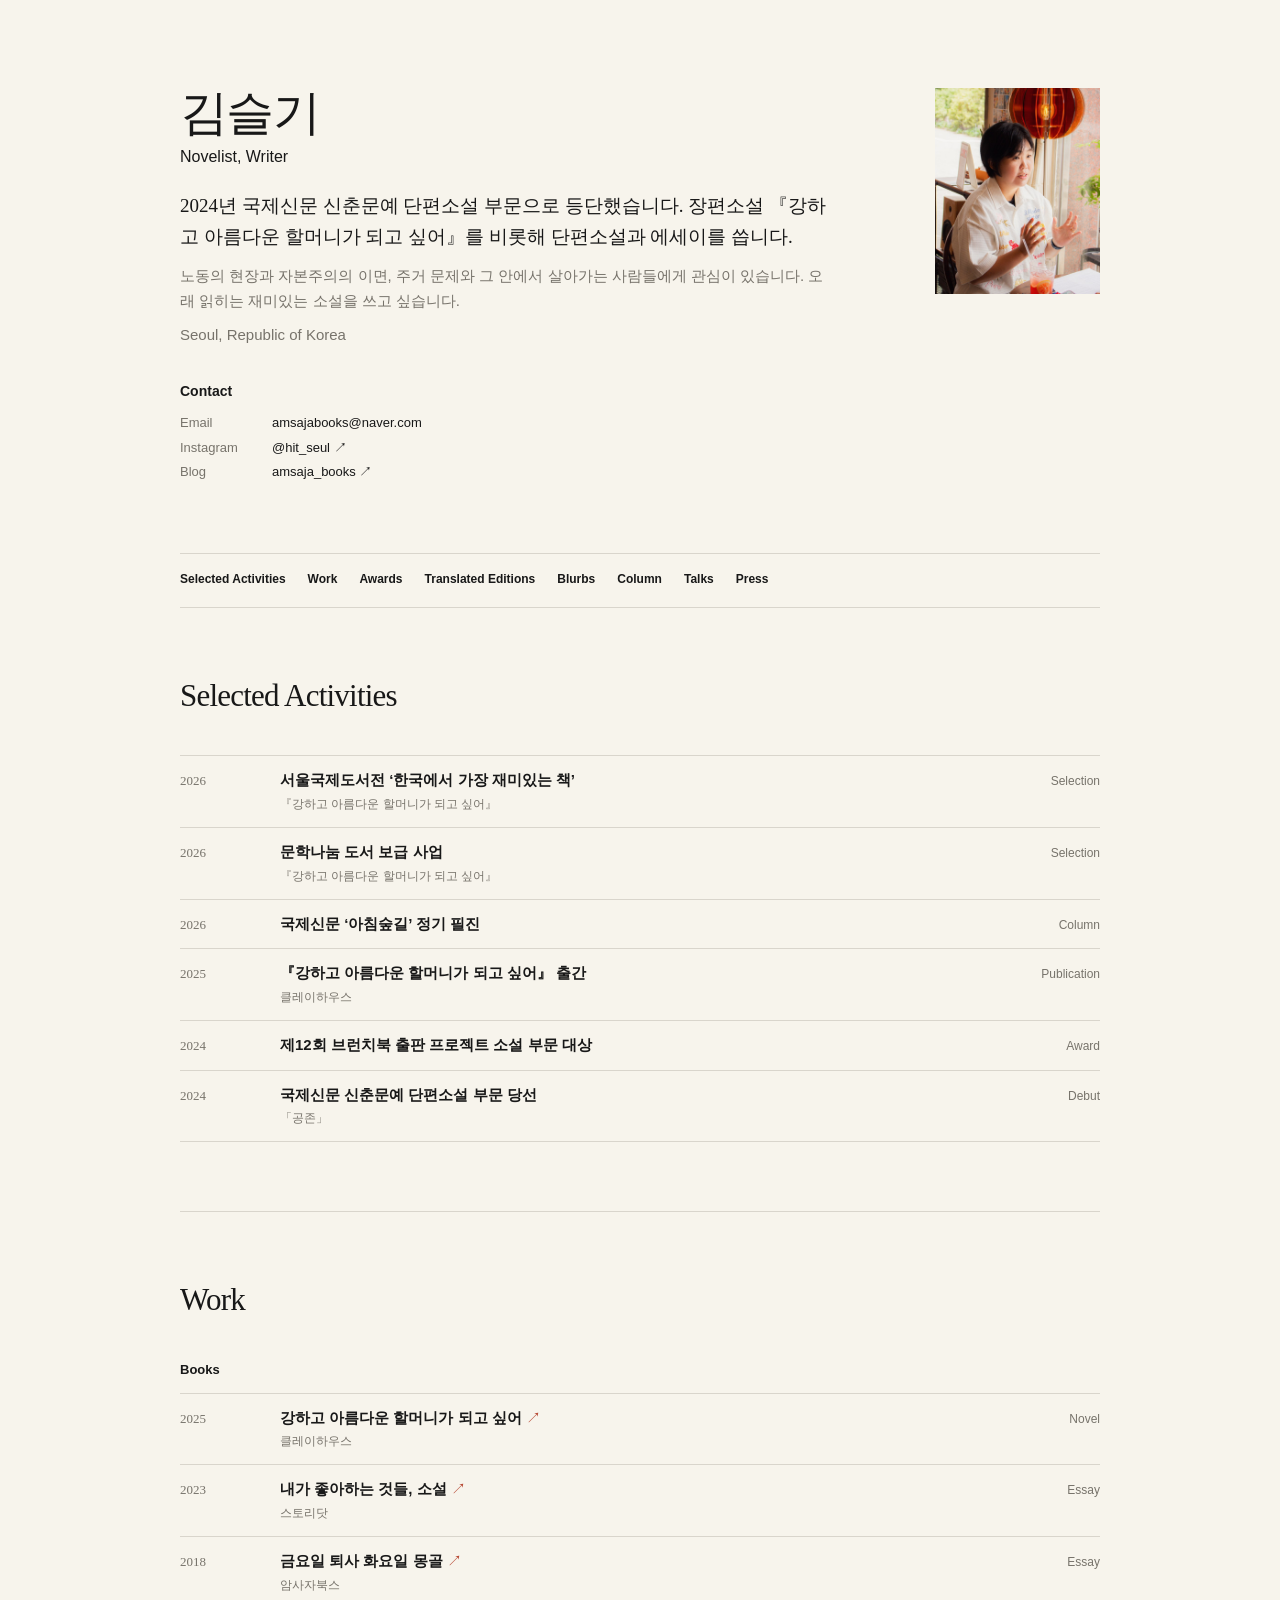
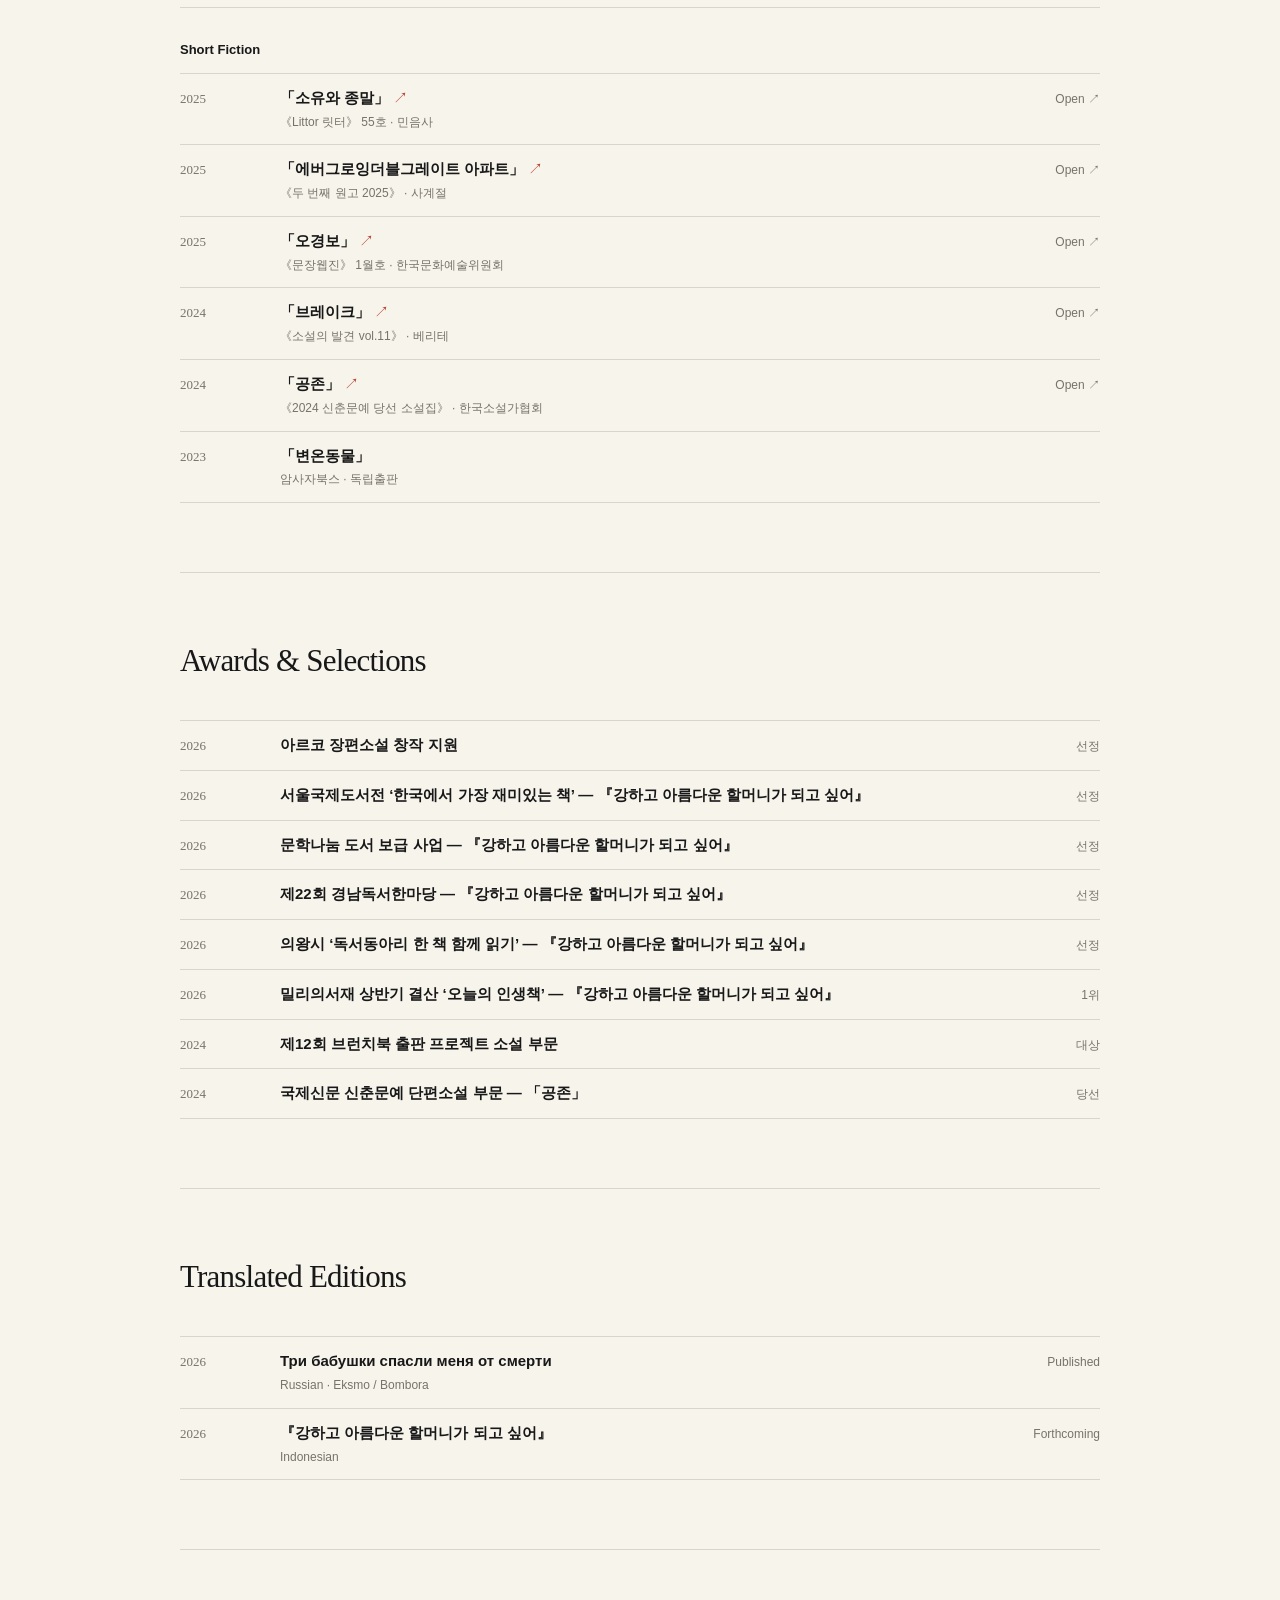
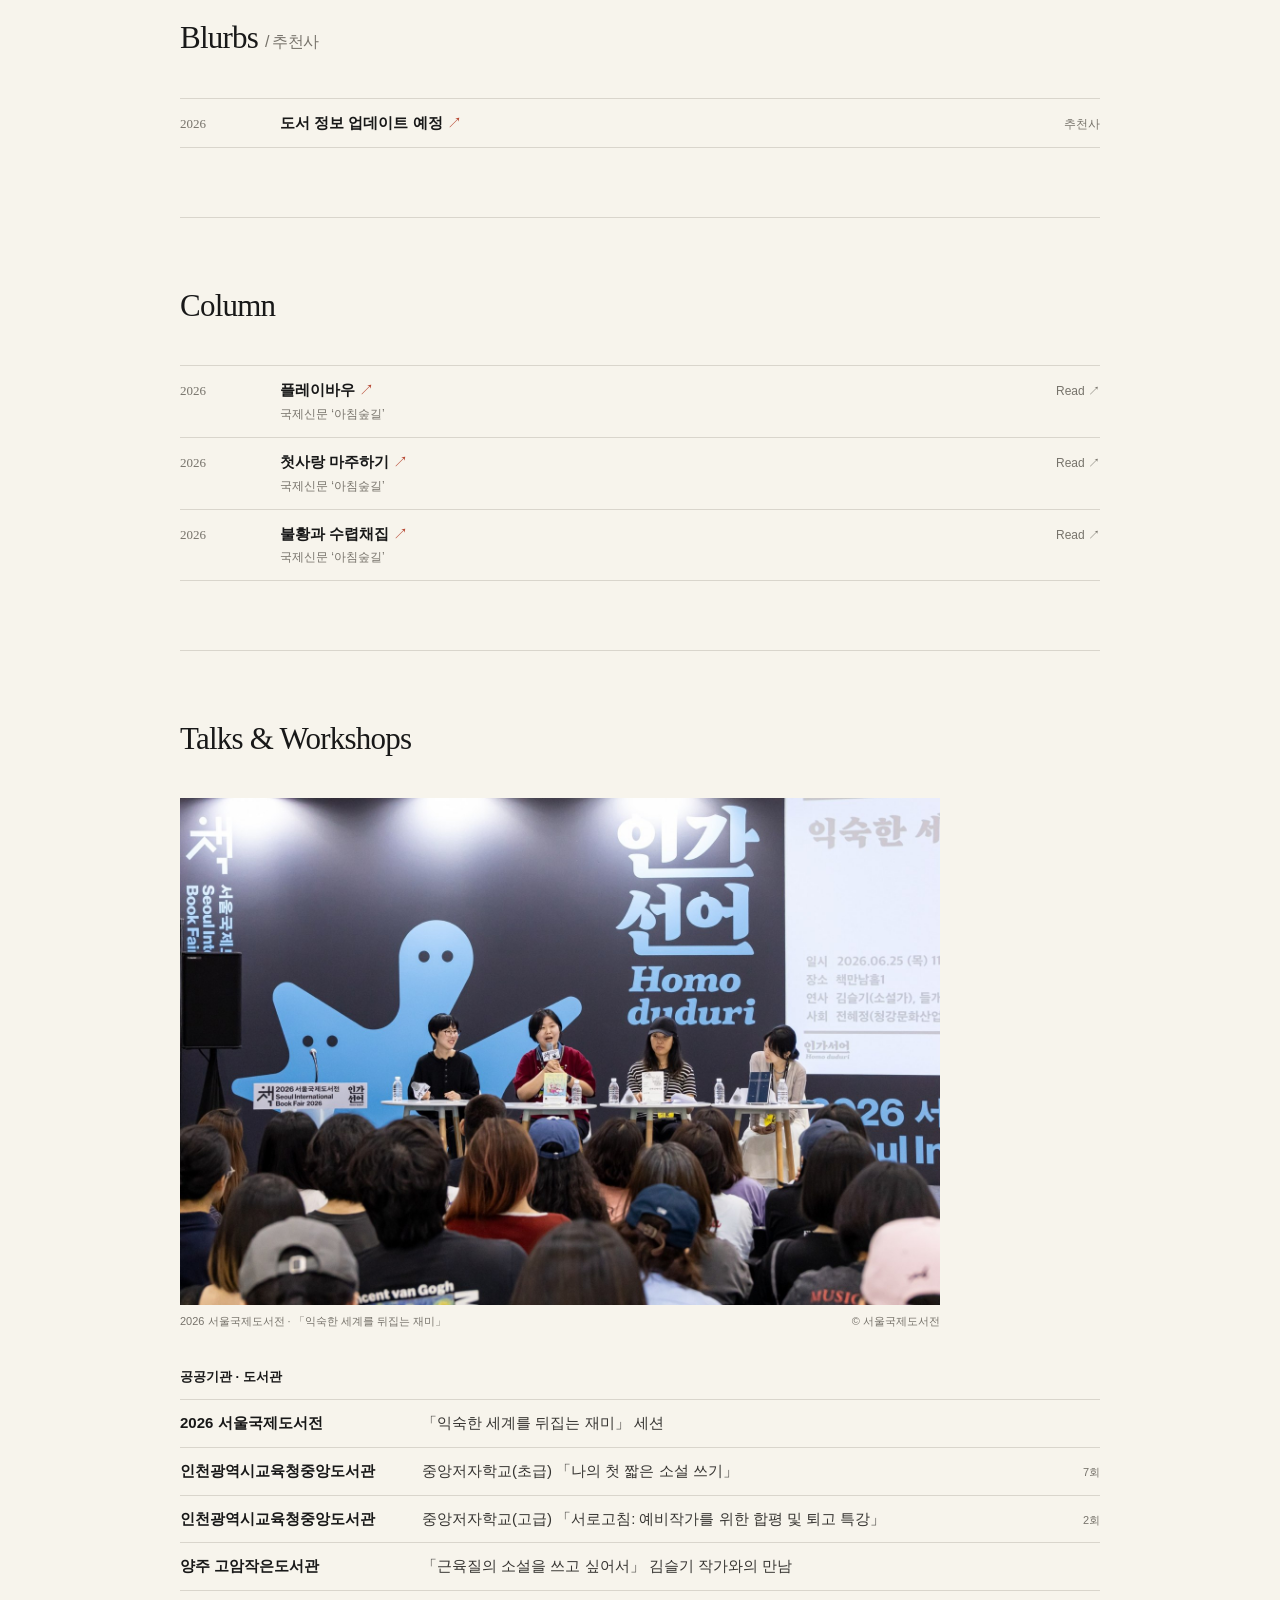
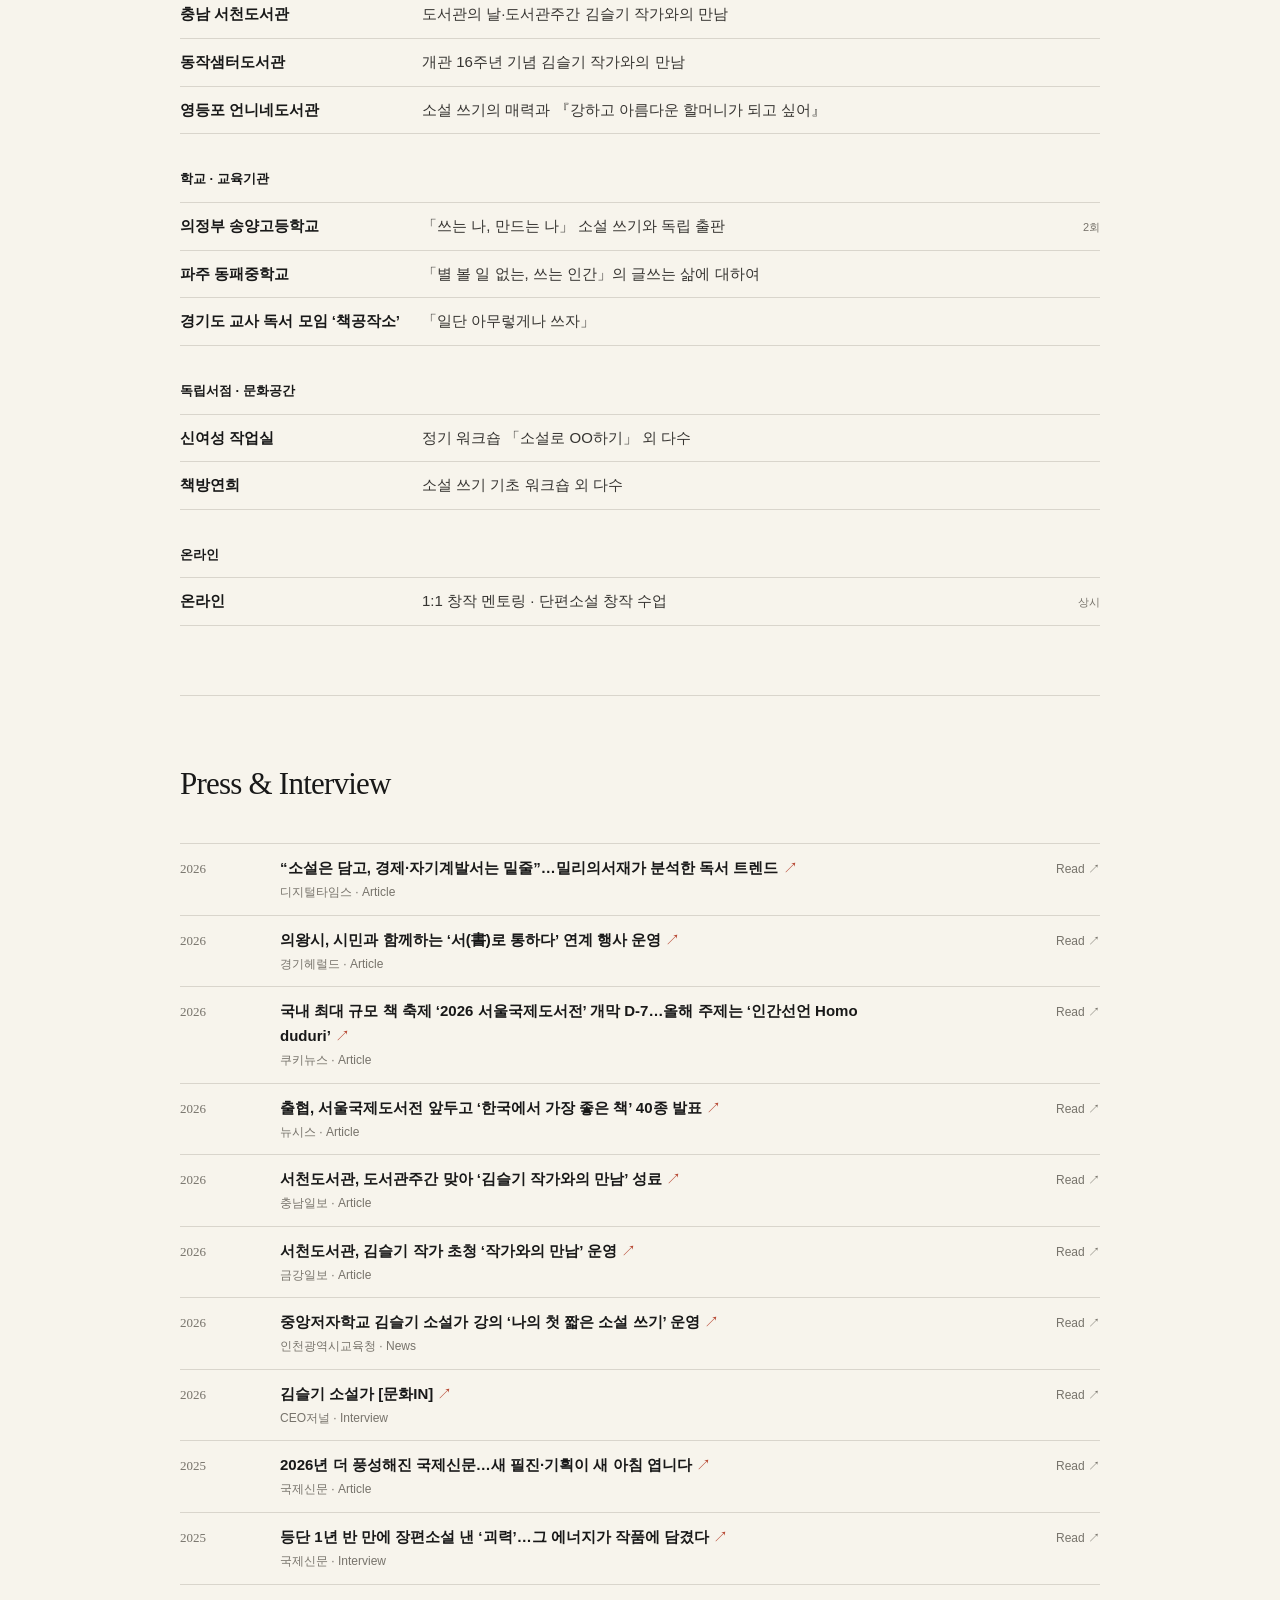
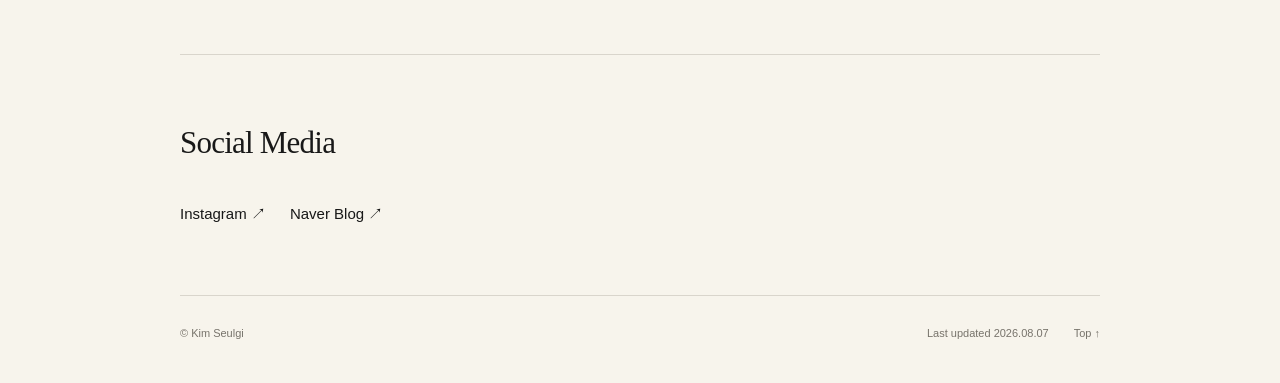
==== commit f72848de: "Add files via upload" ====
--- a/index.html
+++ b/index.html
@@ -1,426 +1,104 @@
 <!doctype html>
 <html lang="ko">
 <head>
-<meta charset="utf-8">
-<meta name="viewport" content="width=device-width,initial-scale=1">
-<title>김슬기 | 소설가</title>
-<meta name="description" content="소설가 김슬기의 공식 홈페이지. 작품, 칼럼, 기사와 인터뷰, 강연, 히스토리와 연락처.">
-<meta property="og:type" content="website">
-<meta property="og:title" content="김슬기 | 소설가">
-<meta property="og:description" content="퍽퍽한 삶에, 재미있는 이야기 한 스푼. 김슬기 소설가의 작품과 활동 아카이브.">
-<meta property="og:url" content="https://amsaja.kr/">
-<meta property="og:image" content="https://amsaja.kr/assets/images/og-image.jpg">
-<meta name="twitter:card" content="summary_large_image">
-<link rel="canonical" href="https://amsaja.kr/">
-<link rel="icon" href="assets/favicon.svg" type="image/svg+xml">
-<link rel="stylesheet" href="assets/style.css">
-<link rel="stylesheet" href="assets/singlepage-pixel.css">
-<link rel="stylesheet" href="assets/refined.css">
-<link rel="stylesheet" href="assets/mobile-dock-fix.css">
+  <meta charset="utf-8">
+  <meta name="viewport" content="width=device-width,initial-scale=1">
+  <meta name="description" content="소설가 김슬기 공식 홈페이지. 작품, 수상·선정, 번역, 칼럼, 강연, 기사와 인터뷰 아카이브.">
+  <title>김슬기 | Kim Seulgi</title>
+  <link rel="stylesheet" href="assets/style.css">
+  <link rel="icon" href="assets/favicon.svg" type="image/svg+xml">
 </head>
-<body class="singlepage-site">
+<body>
+  <main class="site">
+    <header class="profile" id="top">
+      <div class="profile-copy">
+        <h1 id="name"></h1>
+        <p class="role" id="roles"></p>
+        <p class="summary" id="summary"></p>
+        <p class="focus" id="focus"></p>
+        <p class="location" id="location"></p>
 
-<header class="simple-header">
-  <a href="#top" class="simple-brand"><strong>김슬기</strong><span>KIM SEULGI</span></a>
-  <a class="header-contact" href="#contact">CONTACT</a>
-</header>
+        <div class="contact-top">
+          <h2>Contact</h2>
+          <p><span>Email</span><span id="email"></span></p>
+          <p><span>Instagram</span><a id="instagram" target="_blank" rel="noopener">@hit_seul ↗</a></p>
+          <p><span>Blog</span><a id="blog" target="_blank" rel="noopener">amsaja_books ↗</a></p>
+        </div>
+      </div>
+      <figure class="profile-photo"><img src="assets/images/profile.jpg" alt="소설가 김슬기"></figure>
+    </header>
 
-<main id="top">
-<section id="about" class="intro-section content-width">
-      <p class="eyebrow">NOVELIST · WRITER</p>
-      <h1>김슬기</h1>
-      <div class="intro-layout">
-        <div class="intro-grid">
-          <div>
-            <p class="intro-lead">"농담이 우리를 최악에서 빗겨 나가게 만든다고 믿어요."</p>
-            <p class="intro-sub">2024년 국제신문 신춘문예 단편소설 부문으로 등단했습니다. 장편소설 『강하고 아름다운 할머니가 되고 싶어』를 비롯해 단편소설과 에세이를 쓰고 있습니다. 노동의 현장과 자본주의의 이면, 주거 문제와 그 안에서 살아가는 사람들에게 관심이 있습니다.</p>
-            <p class="intro-sub">오래 읽히는 재미있는 소설을 쓰고 싶습니다. 강연과 글쓰기 수업, 독자와의 만남도 이어가고 있습니다.</p>
-          </div>
-          <div class="intro-facts">
-            <div><strong>2024</strong><span>국제신문 신춘문예 단편소설 부문 당선</span></div>
-            <div><strong>2025</strong><span>장편소설 『강하고 아름다운 할머니가 되고 싶어』 출간</span></div>
-            <div><strong>2026</strong><span>서울국제도서전 ‘한국에서 가장 재미있는 책’ 선정 · 국제신문 ‘아침숲길’ 정기 필진</span></div>
-          </div>
-        </div>
-        <figure class="intro-photo">
-          <img src="assets/images/profile-real-small.jpg" alt="이야기하고 있는 소설가 김슬기">
-        </figure>
-      </div>
+    <nav class="section-nav" aria-label="페이지 목차">
+      <a href="#selected">Selected Activities</a>
+      <a href="#work">Work</a>
+      <a href="#awards">Awards</a>
+      <a href="#translations">Translated Editions</a>
+      <a href="#blurbs">Blurbs</a>
+      <a href="#column">Column</a>
+      <a href="#talks">Talks</a>
+      <a href="#press">Press</a>
+    </nav>
+
+
+    <section id="selected">
+      <h2>Selected Activities</h2>
+      <div id="selected-list" class="rows"></div>
     </section>
 
-  
+    <section id="work">
+      <h2>Work</h2>
+      <h3>Books</h3>
+      <div id="books" class="rows"></div>
+      <h3>Short Fiction</h3>
+      <div id="short-fiction" class="rows"></div>
+    </section>
 
-  <section class="at-a-glance content-width" aria-label="대표 활동">
-    <div class="glance-item"><span>🏆</span><strong>문학나눔 선정</strong><small>『강하고 아름다운 할머니가 되고 싶어』</small></div>
-    <div class="glance-item"><span>📚</span><strong>장편소설 출간</strong><small>클레이하우스 · 2025</small></div>
-    <div class="glance-item"><span>🎤</span><strong>서울국제도서전</strong><small>2026 세션 참여</small></div>
-    <div class="glance-item"><span>✍️</span><strong>국제신문 칼럼</strong><small>‘아침숲길’ 정기 필진</small></div>
-  </section>
+    <section id="awards">
+      <h2>Awards &amp; Selections</h2>
+      <div id="awards-list" class="rows"></div>
+    </section>
 
-<section id="works" class="long-section content-width archive-rich-works">
-    <div class="section-head"><span class="stage-badge green">01</span><div><p>WORKS</p><h2>작품</h2><small>출간·발표 작품과 그 이후 이어진 선정·번역·수상 기록까지 함께 모았습니다.</small></div></div>
+    <section id="translations">
+      <h2>Translated Editions</h2>
+      <div id="translations-list" class="rows"></div>
+    </section>
 
-    <article class="featured-book rich-featured-book">
-      <img src="assets/images/book-grandmother.jpg" alt="강하고 아름다운 할머니가 되고 싶어 표지">
-      <div>
-        <p class="meta">장편소설 · 클레이하우스 · 2025.07</p>
-        <h3>강하고 아름다운 할머니가 되고 싶어</h3>
-        <p class="book-quote">“다 자란 어른이 회복하는 데도 온 마을이 필요하다.”</p>
-        <p>몸은 자랐지만 마음은 아직 다 자라지 못한 지친 어른을 구하러 온, 진짜 강하고 아름다운 어른들의 이야기.</p>
-        <a class="shop-link" href="https://search.kyobobook.co.kr/search?keyword=%EA%B0%95%ED%95%98%EA%B3%A0%20%EC%95%84%EB%A6%84%EB%8B%A4%EC%9A%B4%20%ED%95%A0%EB%A8%B8%EB%8B%88%EA%B0%80%20%EB%90%98%EA%B3%A0%20%EC%8B%B6%EC%96%B4" target="_blank" rel="noopener">교보문고에서 보기 ↗</a>
 
-        <div class="work-records">
-          <h4>수상 및 선정</h4>
-          <ul>
-            <li>제12회 브런치북 출판 프로젝트 소설 부문 대상 — 원제 『동산리 히든 할매들과 만나다방』</li>
-            <li>2026 서울국제도서전 ‘한국에서 가장 재미있는 책’ 선정</li>
-            <li>2026 문학나눔 도서 보급 사업 선정</li>
-            <li>제22회 경남독서한마당 선정</li>
-            <li>의왕시 ‘독서동아리 한 책 함께 읽기’ 선정</li>
-            <li>밀리의서재 2026 상반기 결산 ‘오늘의 인생책’ 1위</li>
-          </ul>
-          <h4>해외 출간</h4>
-          <ul>
-            <li>러시아 번역판 『Три бабушки спасли меня от смерти』 — Eksmo/Bombora</li>
-            <li>인도네시아 번역판 출간 예정</li>
-          </ul>
-        </div>
-      </div>
-    </article>
+    <section id="blurbs">
+      <h2>Blurbs <span class="ko-label">/ 추천사</span></h2>
+      <div id="blurbs-list" class="rows"></div>
+    </section>
 
-    <div class="subsection short-fiction-wrap">
-      <h3>단편소설</h3>
-      <div class="essay-grid short-fiction-grid">
+    <section id="column">
+      <h2>Column</h2>
+      <div id="columns-list" class="rows"></div>
+    </section>
 
-        <article>
-          <div class="publication-icon" aria-hidden="true"><span>▤</span><small>MAGAZINE</small></div>
-          <div>
-            <span class="work-year">2025</span>
-            <strong>「소유와 종말」</strong>
-            <small>『Littor 릿터』 55호 · 민음사</small>
-            <a href="https://search.kyobobook.co.kr/search?keyword=Littor%20%EB%A6%BF%ED%84%B0%2055%ED%98%B8" target="_blank" rel="noopener">교보문고에서 보기 ↗</a>
-          </div>
-        </article>
+    <section id="talks">
+      <h2>Talks &amp; Workshops</h2>
+      <figure class="talk-photo">
+        <img src="assets/images/seoul-bookfair-2026.jpg" alt="2026 서울국제도서전 세션에서 이야기하는 김슬기 소설가">
+        <figcaption>2026 서울국제도서전 · 「익숙한 세계를 뒤집는 재미」 <span>© 서울국제도서전</span></figcaption>
+      </figure>
+      <div id="talks-list"></div>
+    </section>
 
-        <article>
-          <img src="assets/images/book-second-2025.jpg" alt="두 번째 원고 2025 표지">
-          <div>
-            <span class="work-year">2025</span>
-            <strong>「에버그로잉더블그레이트 아파트」</strong>
-            <small>『두 번째 원고 2025』 · 사계절</small>
-            <p>집값에 저당 잡힌 개인의 현실과 미래를 다룬 단편소설.</p>
-            <a href="https://search.kyobobook.co.kr/search?keyword=%EB%91%90%20%EB%B2%88%EC%A7%B8%20%EC%9B%90%EA%B3%A0%202025" target="_blank" rel="noopener">교보문고에서 보기 ↗</a>
-          </div>
-        </article>
+    <section id="press">
+      <h2>Press &amp; Interview</h2>
+      <div id="press-list" class="rows press-rows"></div>
+    </section>
 
-        <article>
-          <div class="publication-icon web" aria-hidden="true"><span>↗</span><small>WEB</small></div>
-          <div>
-            <span class="work-year">2025</span>
-            <strong>「오경보」</strong>
-            <small>문장웹진 2025년 1월호 · 한국문화예술위원회</small>
-            <a href="https://munjang.or.kr/board.es?mid=a20103000000&bid=0003&act=view&ord=B&list_no=103832&nPage=1&c_page=" target="_blank" rel="noopener">전문 읽기 ↗</a>
-          </div>
-        </article>
+    <section id="social">
+      <h2>Social Media</h2>
+      <p class="social-links"><a id="social-instagram" target="_blank" rel="noopener">Instagram ↗</a><a id="social-blog" target="_blank" rel="noopener">Naver Blog ↗</a></p>
+    </section>
 
-        <article>
-          <div class="publication-icon" aria-hidden="true"><span>▤</span><small>ANTHOLOGY</small></div>
-          <div>
-            <span class="work-year">2024</span>
-            <strong>「브레이크」</strong>
-            <small>『소설의 발견 vol.11』 · 베리테</small>
-            <p>살고자 안간힘을 쓸수록 수심에 잠기는 부부의 이야기.</p>
-            <a href="https://search.kyobobook.co.kr/search?keyword=%EC%86%8C%EC%84%A4%EC%9D%98%20%EB%B0%9C%EA%B2%AC%20vol.11" target="_blank" rel="noopener">교보문고에서 보기 ↗</a>
-          </div>
-        </article>
-
-        <article>
-          <img src="assets/images/book-spring2024.jpg" alt="2024 신춘문예 당선소설집 표지">
-          <div>
-            <span class="work-year">2024</span>
-            <strong>「공존」</strong>
-            <small>『2024 신춘문예 당선 소설집』 · 한국소설가협회</small>
-            <p>2024 국제신문 신춘문예 단편소설 부문 당선작.</p>
-            <a href="https://search.kyobobook.co.kr/search?keyword=2024%20%EC%8B%A0%EC%B6%98%EB%AC%B8%EC%98%88%20%EB%8B%B9%EC%84%A0%EC%86%8C%EC%84%A4%EC%A7%91" target="_blank" rel="noopener">교보문고에서 보기 ↗</a>
-          </div>
-        </article>
-
-        <article>
-          <img src="assets/images/book-warmblood.jpg" alt="변온동물 표지">
-          <div>
-            <span class="work-year">2023</span>
-            <strong>「변온동물」</strong>
-            <small>암사자북스 · 독립출판</small>
-          </div>
-        </article>
-
-      </div>
-    </div>
-
-    <div class="subsection essay-grid-wrap">
-      <h3>에세이</h3>
-      <div class="essay-grid rich-essay-grid">
-        <article><img src="assets/images/book-likes.jpg" alt="내가 좋아하는 것들, 소설"><div><strong>내가 좋아하는 것들, 소설</strong><small>스토리닷 · 2023.10</small><p>좋아하는 소설을 쓰고 읽는 시간, 의도적으로 게으르고 느리게 살아가는 삶에 관한 스물일곱 편의 산문.</p><a href="https://search.kyobobook.co.kr/search?keyword=%EB%82%B4%EA%B0%80%20%EC%A2%8B%EC%95%84%ED%95%98%EB%8A%94%20%EA%B2%83%EB%93%A4%2C%20%EC%86%8C%EC%84%A4" target="_blank" rel="noopener">교보문고에서 보기 ↗</a></div></article>
-        <article><img src="assets/images/book-mongol.jpg" alt="금요일 퇴사 화요일 몽골"><div><strong>금요일 퇴사 화요일 몽골</strong><small>암사자북스 · 2018.10</small><p>회사원의 삶에서 잠시 벗어나 떠나고 싶은 곳으로 떠나보는 선택에 관한 여행 에세이.</p><a href="https://search.kyobobook.co.kr/search?keyword=%EA%B8%88%EC%9A%94%EC%9D%BC%20%ED%87%B4%EC%82%AC%20%ED%99%94%EC%9A%94%EC%9D%BC%20%EB%AA%BD%EA%B3%A8" target="_blank" rel="noopener">교보문고에서 찾기 ↗</a></div></article>
-      </div>
-    </div>
-  </section>
-
-  <section id="columns" class="long-section content-width">
-    <div class="section-head"><span class="stage-badge orange">02</span><div><p>COLUMN</p><h2>칼럼</h2><small>국제신문 ‘아침숲길’</small></div></div>
-    <div class="line-list"><a class="line-item external" href="https://www.kookje.co.kr/news2011/asp/newsbody.asp?code=1700&key=20260729.22018006449" target="_blank" rel="noopener">
-              <span class="line-year">2026</span><span class="line-main"><strong>플레이바우</strong><small>국제신문 · 아침숲길</small></span><span class="line-arrow">↗</span>
-            </a><a class="line-item external" href="https://www.kookje.co.kr/news2011/asp/newsbody.asp?code=1700&key=20260422.22018006162" target="_blank" rel="noopener">
-              <span class="line-year">2026</span><span class="line-main"><strong>첫사랑 마주하기</strong><small>국제신문 · 아침숲길</small></span><span class="line-arrow">↗</span>
-            </a><a class="line-item external" href="https://www.kookje.co.kr/news2011/asp/newsbody.asp?code=1700&key=20260107.22018009592" target="_blank" rel="noopener">
-              <span class="line-year">2026</span><span class="line-main"><strong>불황과 수렵채집</strong><small>국제신문 · 아침숲길</small></span><span class="line-arrow">↗</span>
-            </a></div>
-  </section>
-
-  
-
-  <section id="talks" class="long-section content-width grouped-talks">
-    <div class="section-head">
-      <span class="stage-badge pink">04</span>
-      <div>
-        <p>TALKS & WORKSHOPS</p>
-        <h2>강연과 수업</h2>
-        <small>독자와 만나고, 쓰는 사람들과 함께 공부해 온 기록입니다.</small>
-      </div>
-    </div>
-
-    <figure class="talk-feature-photo">
-      <img src="assets/images/talk-seoul-bookfair-2026.jpg" alt="2026 서울국제도서전 익숙한 세계를 뒤집는 재미 세션에서 이야기하는 김슬기 소설가">
-      <figcaption>2026 서울국제도서전 · 「익숙한 세계를 뒤집는 재미」 세션 <span>© 서울국제도서전</span></figcaption>
-    </figure>
-
-    <div class="talk-category-tree">
-      <section class="talk-category">
-        <div class="talk-category-label"><span>🏛️</span><h3>공공기관 · 도서관</h3></div>
-        <div class="talk-category-list">
-          <div><strong>인천광역시교육청중앙도서관</strong><p>중앙저자학교(초급) 「나의 첫 짧은 소설 쓰기」 — 7회</p></div>
-          <div><strong>인천광역시교육청중앙도서관</strong><p>중앙저자학교(고급) 「서로고침: 예비작가를 위한 합평 및 퇴고 특강」 — 2회</p></div>
-          <div><strong>양주 고암작은도서관</strong><p>도서관의 날·도서관주간 김슬기 작가와의 만남 「근육질의 소설을 쓰고 싶어서」</p></div>
-          <div><strong>충남 서천도서관</strong><p>도서관의 날·도서관주간 김슬기 작가와의 만남</p></div>
-          <div><strong>동작샘터도서관</strong><p>개관 16주년 기념 김슬기 작가와의 만남</p></div>
-          <div><strong>영등포 언니네도서관</strong><p>소설 쓰기의 매력과 『강하고 아름다운 할머니가 되고 싶어』</p></div>
-          <div><strong>2026 서울국제도서전</strong><p>「익숙한 세계를 뒤집는 재미」 세션</p></div>
-        </div>
-      </section>
-
-      <section class="talk-category">
-        <div class="talk-category-label"><span>🏫</span><h3>학교 · 교육기관</h3></div>
-        <div class="talk-category-list">
-          <div><strong>의정부 송양고등학교</strong><p>「쓰는 나, 만드는 나」 소설 쓰기와 독립 출판 — 2회</p></div>
-          <div><strong>파주 동패중학교</strong><p>「별 볼 일 없는, 쓰는 인간」의 글쓰는 삶에 대하여</p></div>
-          <div><strong>경기도 교사 독서 모임 ‘책공작소’</strong><p>「일단 아무렇게나 쓰자」</p></div>
-        </div>
-      </section>
-
-      <section class="talk-category">
-        <div class="talk-category-label"><span>📚</span><h3>독립서점 · 문화공간</h3></div>
-        <div class="talk-category-list">
-          <div><strong>신여성 작업실</strong><p>정기 워크숍 「소설로 OO하기」 외 다수</p></div>
-          <div><strong>책방연희</strong><p>소설 쓰기 기초 워크숍 외 다수</p></div>
-        </div>
-      </section>
-
-      <section class="talk-category">
-        <div class="talk-category-label"><span>💻</span><h3>온라인</h3></div>
-        <div class="talk-category-list">
-          <div><strong>온라인 창작 수업</strong><p>1:1 창작 멘토링 · 단편소설 완성반</p></div>
-        </div>
-      </section>
-    </div>
-  </section>
-
-  <section id="history" class="long-section content-width history-branches">
-    <div class="section-head">
-      <span class="stage-badge purple">05</span>
-      <div>
-        <p>HISTORY</p>
-        <h2>작가 히스토리</h2>
-        <small>작품과 활동이 어떤 방향으로 뻗어왔는지 갈래별로 정리했습니다.</small>
-      </div>
-    </div>
-
-    <div class="branch-tree">
-      <section class="branch branch-publication">
-        <div class="branch-title"><span>📚</span><h3>출간 · 발표</h3></div>
-        <div class="branch-items">
-          <div><b>2025</b><p>장편소설 『강하고 아름다운 할머니가 되고 싶어』 출간 — 클레이하우스</p></div>
-          <div><b>2025</b><p>단편 「소유와 종말」 발표 — 『Littor 릿터』 55호</p></div>
-          <div><b>2025</b><p>단편 「에버그로잉더블그레이트 아파트」 수록 — 『두 번째 원고 2025』</p></div>
-          <div><b>2025</b><p>단편 「오경보」 발표 — 문장웹진</p></div>
-          <div><b>2024</b><p>단편 「브레이크」 발표 — 『소설의 발견 vol.11』</p></div>
-          <div><b>2023</b><p>에세이 『내가 좋아하는 것들, 소설』 출간 — 스토리닷</p></div>
-          <div><b>2023</b><p>단편소설 「변온동물」 독립출판 — 암사자북스</p></div>
-          <div><b>2018</b><p>에세이 『금요일 퇴사 화요일 몽골』 독립출판 — 암사자북스</p></div>
-        </div>
-      </section>
-
-      <section class="branch branch-award">
-        <div class="branch-title"><span>🏆</span><h3>수상 · 선정</h3></div>
-        <div class="branch-items">
-          <div><b>2026</b><p>아르코 장편소설 창작 지원 선정</p></div>
-          <div><b>2026</b><p>서울국제도서전 ‘한국에서 가장 재미있는 책’ 선정</p></div>
-          <div><b>2026</b><p>문학나눔 도서 보급 사업 선정</p></div>
-          <div><b>2026</b><p>제22회 경남독서한마당 선정</p></div>
-          <div><b>2026</b><p>의왕시 ‘독서동아리 한 책 함께 읽기’ 선정</p></div>
-          <div><b>2026</b><p>밀리의서재 2026 상반기 결산 ‘오늘의 인생책’ 1위</p></div>
-          <div><b>2024</b><p>제12회 브런치북 출판 프로젝트 소설 부문 대상</p></div>
-          <div><b>2024</b><p>국제신문 신춘문예 단편소설 부문 당선 — 「공존」</p></div>
-        </div>
-      </section>
-
-      <section class="branch branch-global">
-        <div class="branch-title"><span>🌏</span><h3>해외 · 번역</h3></div>
-        <div class="branch-items">
-          <div><b>2026</b><p>러시아 번역판 『Три бабушки спасли меня от смерти』 출간</p></div>
-          <div><b>2026</b><p>인도네시아 번역판 출간 예정</p></div>
-        </div>
-      </section>
-
-      <section class="branch branch-activity">
-        <div class="branch-title"><span>✍️</span><h3>연재 · 활동</h3></div>
-        <div class="branch-items">
-          <div><b>2026</b><p>국제신문 ‘아침숲길’ 정기 필진</p></div>
-          <div><b>2026</b><p>서울국제도서전 「익숙한 세계를 뒤집는 재미」 세션 참여</p></div>
-          <div><b>2026</b><p>중앙저자학교 및 공공도서관·학교 강연과 글쓰기 수업 진행</p></div>
-        </div>
-      </section>
-    </div>
-  </section>
-
-  <section id="press" class="long-section content-width">
-    <div class="section-head">
-      <span class="stage-badge blue">03</span>
-      <div>
-        <p>PRESS & INTERVIEW</p>
-        <h2>기사와 인터뷰</h2>
-        <small>기존 홈페이지에 쌓아둔 기사·인터뷰 기록을 날짜순으로 보존합니다.</small>
-      </div>
-    </div>
-    <div class="media-archive" id="media-archive">
-      <article class="media-archive-row" data-media-item="0">
-      <div class="media-date">2026.07.27</div>
-      <div class="media-copy">
-        <span class="media-type">기사</span>
-        <strong>“소설은 담고, 경제·자기계발서는 밑줄”…밀리의서재가 분석한 독서 트렌드</strong>
-        <small>디지털타임스</small>
-      </div>
-      <div class="media-action"><a class="media-link" href="https://v.daum.net/v/20260727112609557" target="_blank" rel="noopener">포털 기사 ↗</a></div>
-    </article><article class="media-archive-row" data-media-item="1">
-      <div class="media-date">2026.07.02</div>
-      <div class="media-copy">
-        <span class="media-type">기사</span>
-        <strong>의왕시, 시민과 함께하는 ‘서(書)로 통하다’ 연계 행사 운영</strong>
-        <small>경기헤럴드</small>
-      </div>
-      <div class="media-action"><a class="media-link" href="https://www.koreasafetynews.com/news/articleView.html?idxno=237490" target="_blank" rel="noopener">동일 보도 원문 ↗</a></div>
-    </article><article class="media-archive-row" data-media-item="2">
-      <div class="media-date">2026.06.24</div>
-      <div class="media-copy">
-        <span class="media-type">기사</span>
-        <strong>국내 최대 규모 책 축제 ‘2026 서울국제도서전’ 개막</strong>
-        <small>K스피릿</small>
-      </div>
-      <div class="media-action"><a class="media-link" href="https://www.kukinews.com/article/view/kuk202606170145" target="_blank" rel="noopener">동일 행사 보도 ↗</a></div>
-    </article><article class="media-archive-row" data-media-item="3">
-      <div class="media-date">2026.04.21</div>
-      <div class="media-copy">
-        <span class="media-type">기사</span>
-        <strong>출협, 서울국제도서전 앞두고 ‘한국에서 가장 좋은 책’ 40종 발표</strong>
-        <small>뉴시스</small>
-      </div>
-      <div class="media-action"><a class="media-link" href="https://www.newsis.com/view/NISX20260421_0003600635" target="_blank" rel="noopener">원문 ↗</a></div>
-    </article><article class="media-archive-row" data-media-item="4">
-      <div class="media-date">2026.04.17</div>
-      <div class="media-copy">
-        <span class="media-type">기사</span>
-        <strong>서천도서관, 도서관주간 맞아 ‘김슬기 작가와의 만남’ 성료</strong>
-        <small>충남일보</small>
-      </div>
-      <div class="media-action"><a class="media-link" href="https://www.chungnamilbo.co.kr/news/articleView.html?idxno=883930" target="_blank" rel="noopener">원문 ↗</a></div>
-    </article><article class="media-archive-row" data-media-item="5">
-      <div class="media-date">2026.03.21</div>
-      <div class="media-copy">
-        <span class="media-type">기사</span>
-        <strong>서천도서관, 김슬기 작가 초청 ‘작가와의 만남’ 운영</strong>
-        <small>동양일보</small>
-      </div>
-      <div class="media-action"><a class="media-link" href="https://www.ggilbo.com/news/articleView.html?idxno=1146323" target="_blank" rel="noopener">원문 ↗</a></div>
-    </article><article class="media-archive-row" data-media-item="6">
-      <div class="media-date">2026.03.01</div>
-      <div class="media-copy">
-        <span class="media-type">기사</span>
-        <strong>인천시교육청중앙도서관, ‘중앙저자학교’ 김슬기 소설가 강의 ‘나의 첫 짧은 소설 쓰기’ 운영</strong>
-        <small>한국강사신문</small>
-      </div>
-      <div class="media-action"><a class="media-link" href="https://ice.go.kr/ice/na/ntt/selectNttInfo.do?mi=&amp;nttSn=3362265" target="_blank" rel="noopener">기관 원문 ↗</a></div>
-    </article><article class="media-archive-row" data-media-item="7">
-      <div class="media-date">2026.01.29</div>
-      <div class="media-copy">
-        <span class="media-type">인터뷰</span>
-        <strong>김슬기 소설가 [문화IN]</strong>
-        <small>CEO저널</small>
-      </div>
-      <div class="media-action"><a class="media-link" href="https://www.ceojhn.com/news/articleView.html?idxno=9245" target="_blank" rel="noopener">원문 ↗</a></div>
-    </article><article class="media-archive-row" data-media-item="8">
-      <div class="media-date">2025.12.31</div>
-      <div class="media-copy">
-        <span class="media-type">기사</span>
-        <strong>2026년 더 풍성해진 국제신문…새 필진·기획이 새 아침 엽니다</strong>
-        <small>국제신문</small>
-      </div>
-      <div class="media-action"><a class="media-link" href="https://www.kookje.co.kr/news2011/asp/newsbody.asp?code=1800&amp;key=20260101.22002007762" target="_blank" rel="noopener">원문 ↗</a></div>
-    </article><article class="media-archive-row" data-media-item="9">
-      <div class="media-date">2025.08.07</div>
-      <div class="media-copy">
-        <span class="media-type">인터뷰</span>
-        <strong>등단 1년 반 만에 장편소설 낸 ‘괴력’…그 에너지가 작품에 담겼다</strong>
-        <small>국제신문</small>
-      </div>
-      <div class="media-action"><a class="media-link" href="https://v.daum.net/v/FOXReKvavY?f=p" target="_blank" rel="noopener">포털 기사 ↗</a></div>
-    </article>
-    </div>
-    <div class="media-pager" aria-label="기사와 인터뷰 페이지 이동">
-      <button type="button" id="media-prev" aria-label="이전 기사 목록">← 이전</button>
-      <span id="media-page-status" aria-live="polite">1 / 2</span>
-      <button type="button" id="media-next" aria-label="다음 기사 목록">다음 →</button>
-    </div>
-  </section>
-
-  <section id="contact" class="long-section contact-section">
-    <div class="content-width">
-      <div class="section-head"><span class="stage-badge red">06</span><div><p>CONTACT</p><h2>Contact</h2></div></div>
-      <p class="contact-email">amsajabooks@naver.com</p>
-      <div class="contact-links">
-        <a href="https://instagram.com/hit_seul" target="_blank" rel="noopener">Instagram @hit_seul ↗</a>
-        <a href="https://blog.naver.com/amsaja_books" target="_blank" rel="noopener">Naver Blog ↗</a>
-      </div>
-    </div>
-  </section>
-</main>
-
-<!-- Floating navigation follows the reader. -->
-<aside class="floating-dock" aria-label="페이지 바로가기">
-  <div class="dock-mascots" aria-hidden="true">
-    <img class="mascot-pair" src="assets/images/mascot-author-dog.jpg" alt="">
-  </div>
-  <nav>
-    <a href="#about" data-section="about"><span>🏠</span><b>ABOUT</b></a>
-    <a href="#works" data-section="works"><span>📚</span><b>WORKS</b></a>
-    <a href="#columns" data-section="columns"><span>📰</span><b>COLUMN</b></a>
-    <a href="#press" data-section="press"><span>📷</span><b>PRESS</b></a>
-    <a href="#talks" data-section="talks"><span>🎤</span><b>TALKS</b></a>
-    <a href="#history" data-section="history"><span>🏰</span><b>HISTORY</b></a>
-    <a href="#contact" data-section="contact"><span>📮</span><b>CONTACT</b></a>
-  </nav>
-</aside>
-
-<footer class="single-footer"><span>© Kim Seulgi</span><a href="#top">TOP ↑</a></footer>
-<script src="assets/singlepage-pixel.js"></script>
-<script src="assets/refined.js"></script>
+    <footer>
+      <span>© Kim Seulgi</span>
+      <span id="updated"></span>
+      <a href="#top">Top ↑</a>
+    </footer>
+  </main>
+  <script src="assets/app.js"></script>
 </body>
 </html>
--- a/assets/style.css
+++ b/assets/style.css
@@ -1,1284 +1,174 @@
 
 :root{
-  --bg:#f7f4ee;
-  --paper:#fffdfa;
-  --ink:#171717;
-  --muted:#6d6a65;
-  --line:#d9d3ca;
-  --accent:#d94a36;
-  --max:1180px;
+  --bg:#f7f4ec;
+  --paper:#fbfaf6;
+  --ink:#181818;
+  --muted:#77736b;
+  --line:#d9d5cc;
+  --accent:#b84b36;
+  --max:920px;
 }
 *{box-sizing:border-box}
 html{scroll-behavior:smooth}
-body{margin:0;background:var(--bg);color:var(--ink);font-family:Arial,"Apple SD Gothic Neo","Noto Sans KR",sans-serif;line-height:1.65}
+body{
+  margin:0;
+  background:var(--bg);
+  color:var(--ink);
+  font-family:-apple-system,BlinkMacSystemFont,"Pretendard","Noto Sans KR","Apple SD Gothic Neo",Arial,sans-serif;
+  font-size:15px;
+  line-height:1.65;
+}
 a{color:inherit;text-decoration:none}
-.site-header{position:sticky;top:0;z-index:20;display:flex;justify-content:space-between;align-items:center;padding:22px max(28px,calc((100vw - var(--max))/2));background:rgba(247,244,238,.94);backdrop-filter:blur(10px);border-bottom:1px solid rgba(0,0,0,.05)}
-.brand{font-family:Georgia,"Times New Roman",serif;font-size:24px;font-weight:700}
-.brand span{font:11px Arial,sans-serif;letter-spacing:.12em;margin-left:8px;color:var(--muted)}
-nav{display:flex;gap:22px;align-items:center;font-size:12px;letter-spacing:.08em}
-nav a:hover,.active{color:var(--accent)}
-.contact-link{border-bottom:2px solid var(--accent)}
-main{overflow:hidden}
-.hero{max-width:var(--max);margin:0 auto;padding:70px 28px 100px;display:grid;grid-template-columns:1.1fr .9fr;gap:70px;align-items:center;min-height:78vh}
-.eyebrow,.section-label{font-size:11px;letter-spacing:.18em;font-weight:700;color:var(--accent)}
-.hero h1,.manifesto h2,.section h2,.contact h2,.page h1{font-family:Georgia,"Times New Roman","Noto Serif KR",serif;letter-spacing:-.03em;line-height:1.1}
-.hero h1{font-size:clamp(44px,6vw,78px);margin:18px 0 28px}
-.hero-intro{font-size:18px;color:#3c3936}
-.hero-actions{display:flex;gap:20px;align-items:center;margin-top:34px}
-.button{display:inline-block;padding:13px 18px;font-size:14px}
-.button.solid{background:var(--ink);color:white}
-.button.text{padding-left:0}
-.social-inline{display:flex;gap:18px;margin-top:40px;font-size:12px;color:var(--muted)}
-.placeholder{display:grid;place-items:center;background:linear-gradient(135deg,#e7e0d7,#d6cdc0);color:#746e66;text-align:center}
-.hero-photo{aspect-ratio:4/5;border-radius:2px}
-.manifesto{padding:110px 28px;max-width:var(--max);margin:auto;border-top:1px solid var(--line)}
-.manifesto h2{font-size:clamp(38px,5vw,65px);max-width:900px;margin:14px 0 22px}
-.manifesto p:last-child{font-size:18px;color:var(--muted)}
-.section{max-width:var(--max);margin:auto;padding:110px 28px}
-.section-heading{margin-bottom:45px}
-.section-heading h2{font-size:46px;margin:8px 0}
-.featured-work{display:grid;grid-template-columns:.75fr 1.25fr;gap:70px;align-items:center}
-.book-cover{aspect-ratio:2/3;max-width:360px}
-.work-copy h3{font-family:Georgia,"Times New Roman","Noto Serif KR",serif;font-size:40px;line-height:1.2;margin:8px 0 22px}
-.meta{font-size:12px;letter-spacing:.08em;color:var(--muted)}
-.quote{font-size:20px}
-.plain-list{padding:0;list-style:none;border-top:1px solid var(--line);margin-top:28px}
-.plain-list li{padding:12px 0;border-bottom:1px solid var(--line)}
-.arrow-link{display:inline-block;margin-top:28px;font-weight:700}
-.work-grid{display:grid;grid-template-columns:1fr 1fr;gap:18px;margin-top:60px}
-.work-card{background:var(--paper);padding:30px;min-height:190px}
-.work-card h3{font-family:Georgia,"Times New Roman","Noto Serif KR",serif;font-size:25px}
-.now-band{padding:55px max(28px,calc((100vw - var(--max))/2));background:var(--accent);color:white;display:grid;grid-template-columns:.4fr 1.2fr .4fr;gap:24px;align-items:center}
-.now-band .section-label{color:white;opacity:.8}
-.now-band h2{font-family:Georgia,"Times New Roman","Noto Serif KR",serif;font-size:36px;margin:0}
-.now-band p{margin:5px 0 0}
-.talks{display:grid;grid-template-columns:.9fr 1.1fr;gap:70px;align-items:center}
-.talk-photo{aspect-ratio:4/5}
-.talk-copy h2{font-size:48px;margin:10px 0 35px}
-.talk-item{padding:19px 0;border-top:1px solid var(--line)}
-.talk-item h3{margin:0;font-size:20px}
-.talk-item p{margin:5px 0;color:var(--muted)}
-.small{font-size:13px;color:var(--muted);margin:24px 0}
-.human{border-top:1px solid var(--line)}
-.human .lead{font-family:Georgia,"Times New Roman","Noto Serif KR",serif;font-size:27px;max-width:730px}
-.qa-grid{display:grid;grid-template-columns:1fr 1fr;gap:1px;background:var(--line);margin-top:45px}
-.qa-grid>div{background:var(--paper);padding:28px}
-.qa-grid strong{color:var(--accent)}
-.note{font-size:12px;color:var(--muted)}
-.split{display:flex;justify-content:space-between;align-items:end}
-.archive-preview{display:grid;grid-template-columns:repeat(3,1fr);gap:14px}
-.archive-card{background:var(--paper);padding:24px;min-height:200px;display:flex;flex-direction:column;justify-content:space-between}
-.archive-card .type{font-size:10px;letter-spacing:.12em;color:var(--accent);font-weight:700}
-.archive-card h3{font-family:Georgia,"Times New Roman","Noto Serif KR",serif;font-size:22px;line-height:1.25}
-.archive-card .date{font-size:12px;color:var(--muted)}
-.contact{background:#171717;color:white;padding:110px max(28px,calc((100vw - var(--max))/2))}
-.contact .section-label{color:#f28c7d}
-.contact h2{font-size:clamp(42px,6vw,72px);margin:12px 0 18px}
-.email{display:inline-block;font-family:Georgia,"Times New Roman",serif;font-size:28px;border-bottom:1px solid white;margin:28px 0}
-.contact-social{display:flex;gap:24px;font-size:13px;color:#ccc}
-footer{padding:26px max(28px,calc((100vw - var(--max))/2));display:flex;justify-content:space-between;font-size:12px;color:var(--muted);border-top:1px solid var(--line)}
-footer div:last-child{display:flex;gap:18px}
-.page{max-width:var(--max);margin:0 auto;padding:90px 28px 120px}
-.page h1{font-size:64px;margin:10px 0}
-.page-lead{font-size:20px;color:var(--muted);max-width:700px}
-.work-detail{display:grid;grid-template-columns:.6fr 1.4fr;gap:60px;margin-top:70px;align-items:center}
-.work-detail h2{font-family:Georgia,"Times New Roman","Noto Serif KR",serif;font-size:42px}
-.tag-row{display:flex;gap:8px;flex-wrap:wrap;margin-top:24px}
-.tag-row span{border:1px solid var(--line);padding:7px 10px;font-size:12px}
-.timeline{margin-top:100px}
-.timeline-row{display:grid;grid-template-columns:120px 1fr;border-top:1px solid var(--line);padding:24px 0}
-.timeline-row span{font-family:Georgia,serif;font-size:28px}
-.timeline-row p{margin:5px 0;color:var(--muted)}
-.archive-controls{margin:55px 0 35px}
-.archive-controls input{width:100%;max-width:520px;padding:15px 0;border:0;border-bottom:1px solid var(--ink);background:transparent;font-size:16px;outline:none}
-.filter-row{display:flex;gap:8px;flex-wrap:wrap;margin-top:25px}
-.filter{border:1px solid var(--line);background:transparent;padding:8px 12px;font-size:11px;letter-spacing:.08em;cursor:pointer}
-.filter.active,.filter:hover{background:var(--ink);color:white;border-color:var(--ink)}
-.archive-list{border-top:1px solid var(--line)}
-.archive-row{display:grid;grid-template-columns:110px 120px 1fr 140px;gap:18px;align-items:center;padding:20px 0;border-bottom:1px solid var(--line)}
-.archive-row .date,.archive-row .source{font-size:12px;color:var(--muted)}
-.archive-row .type{font-size:10px;font-weight:700;color:var(--accent);letter-spacing:.1em}
-.archive-row h3{font-family:Georgia,"Times New Roman","Noto Serif KR",serif;font-size:21px;margin:0}
-.archive-row p{margin:4px 0 0;font-size:13px;color:var(--muted)}
-@media (max-width:800px){
-  .site-header{padding:16px 18px}
-  .brand span{display:none}
-  nav{gap:12px}
-  nav a:nth-child(2),nav a:nth-child(3){display:none}
-  .hero,.featured-work,.talks,.work-detail{grid-template-columns:1fr}
-  .hero{padding-top:40px;gap:35px}
-  .hero-photo{order:-1;aspect-ratio:4/3}
-  .work-grid,.qa-grid,.archive-preview{grid-template-columns:1fr}
-  .now-band{grid-template-columns:1fr}
-  .archive-row{grid-template-columns:90px 1fr}
-  .archive-row .type{grid-column:1}
-  .archive-row .main{grid-column:2}
-  .archive-row .source{grid-column:2}
-  .page h1{font-size:48px}
+a:hover{text-decoration:underline;text-underline-offset:3px}
+.site{
+  width:min(calc(100% - 48px),var(--max));
+  margin:0 auto;
+  padding:86px 0 40px;
+}
+.profile{
+  display:grid;
+  grid-template-columns:minmax(0,1fr) 165px;
+  gap:70px;
+  align-items:start;
+  padding-bottom:68px;
+}
+.profile h1{
+  margin:0 0 4px;
+  font-family:Georgia,"Noto Serif KR",serif;
+  font-size:48px;
+  line-height:1.12;
+  font-weight:500;
+  letter-spacing:-.035em;
+}
+.role{margin:0 0 20px;font-size:16px}
+.summary{
+  max-width:650px;
+  margin:0 0 11px;
+  font-family:Georgia,"Noto Serif KR",serif;
+  font-size:19px;
+  line-height:1.65;
+}
+.focus,.location{max-width:650px;color:var(--muted);margin:0 0 10px}
+.profile-photo{margin:2px 0 0}
+.profile-photo img{display:block;width:100%;aspect-ratio:4/5;object-fit:cover}
+.contact-top{margin-top:32px}
+.contact-top h2{
+  margin:0 0 9px;
+  font-size:14px;
+  font-weight:700;
+}
+.contact-top p{
+  display:grid;
+  grid-template-columns:92px 1fr;
+  margin:3px 0;
+  font-size:13px;
+}
+.contact-top p span:first-child{color:var(--muted)}
+.section-nav{
+  display:flex;
+  flex-wrap:wrap;
+  gap:8px 22px;
+  padding:16px 0 17px;
+  border-top:1px solid var(--line);
+  border-bottom:1px solid var(--line);
+  font-size:12px;
+  font-weight:650;
+}
+section{
+  padding:62px 0 69px;
+  border-bottom:1px solid var(--line);
+}
+section>h2{
+  margin:0 0 34px;
+  font-family:Georgia,"Noto Serif KR",serif;
+  font-size:31px;
+  font-weight:500;
+  letter-spacing:-.025em;
+}
+section>h3,.talk-group h3{
+  margin:31px 0 12px;
+  font-size:13px;
+  font-weight:700;
+}
+section>h2+h3{margin-top:0}
+.rows{border-top:1px solid var(--line)}
+.row{
+  display:grid;
+  grid-template-columns:78px minmax(0,1fr) 190px;
+  gap:22px;
+  padding:12px 0;
+  border-bottom:1px solid var(--line);
+  align-items:baseline;
+}
+.row .year{font-family:Georgia,serif;color:var(--muted);font-size:13px}
+.row .main{min-width:0}
+.row .title{font-weight:600}
+.row .sub{display:block;margin-top:2px;color:var(--muted);font-size:12px}
+.row .right{justify-self:end;text-align:right;color:var(--muted);font-size:12px}
+.row.linked .title:after{content:" ↗";font-weight:400;color:var(--accent)}
+.talk-photo{width:min(100%,760px);margin:0 0 36px}
+.talk-photo img{display:block;width:100%;height:auto}
+.talk-photo figcaption{
+  display:flex;
+  justify-content:space-between;
+  gap:20px;
+  margin-top:7px;
+  color:var(--muted);
+  font-size:11px;
+}
+.talk-group{margin-top:34px}
+.talk-group:first-child{margin-top:0}
+.talk-list{border-top:1px solid var(--line)}
+.talk-item{
+  display:grid;
+  grid-template-columns:220px minmax(0,1fr) 58px;
+  gap:22px;
+  padding:11px 0;
+  border-bottom:1px solid var(--line);
+  align-items:baseline;
+}
+.talk-place{font-weight:600}
+.talk-title{color:#373532}
+.talk-detail{justify-self:end;color:var(--muted);font-size:11px}
+.social-links{display:flex;gap:24px;margin:0}
+footer{
+  display:grid;
+  grid-template-columns:1fr auto auto;
+  gap:25px;
+  padding:28px 0 0;
+  color:var(--muted);
+  font-size:11px;
+}
+@media(max-width:700px){
+  .site{width:min(calc(100% - 34px),var(--max));padding-top:46px}
+  .profile{grid-template-columns:1fr;gap:26px;padding-bottom:46px}
+  .profile-photo{grid-row:1;width:92px;margin-left:auto}
+  .profile-photo img{aspect-ratio:1/1;border-radius:50%}
+  .profile h1{font-size:40px}
+  .summary{font-size:17px}
+  .section-nav{gap:8px 16px}
+  section{padding:48px 0 54px}
+  section>h2{font-size:27px;margin-bottom:25px}
+  .row{grid-template-columns:52px minmax(0,1fr) 22px;gap:10px}
+  .row .right{font-size:0}
+  .row.linked .right:after{content:"↗";font-size:14px;color:var(--accent)}
+  .row:not(.linked) .right{display:none}
+  .talk-photo figcaption{display:block}
+  .talk-photo figcaption span{display:block;margin-top:2px}
+  .talk-item{grid-template-columns:1fr 40px;gap:2px 10px}
+  .talk-place{grid-column:1}
+  .talk-title{grid-column:1;color:var(--muted);font-size:13px}
+  .talk-detail{grid-column:2;grid-row:1/3;align-self:center}
+  footer{grid-template-columns:1fr auto}
+  footer span:nth-child(2){grid-column:1;grid-row:2}
 }
 
 
-/* v2: real author imagery & publication system */
-.real-photo, .real-cover { overflow:hidden; background:#e7e0d7; margin:0; }
-.real-photo img { width:100%; height:100%; object-fit:cover; display:block; }
-.hero-photo.real-photo img { object-position:50% 40%; }
-.talk-photo.real-photo img { object-position:50% 35%; }
-.real-cover img { width:100%; height:100%; object-fit:contain; display:block; background:#f1ede5; }
-.book-shelf{
-  display:grid;
-  grid-template-columns:repeat(5,1fr);
-  gap:18px;
-  margin:55px 0 20px;
-  padding:32px;
-  background:#ebe5dc;
-  align-items:end;
+/* v1.1 additions */
+.ko-label{
+  font-family:-apple-system,BlinkMacSystemFont,"Pretendard","Noto Sans KR",sans-serif;
+  font-size:.52em;
+  font-weight:500;
+  color:var(--muted);
+  vertical-align:middle;
 }
-.book-shelf img{
-  width:100%;
-  aspect-ratio:2/3;
-  object-fit:contain;
-  filter:drop-shadow(0 10px 12px rgba(0,0,0,.10));
-  transition:transform .2s ease;
-}
-.book-shelf img:hover{transform:translateY(-5px)}
-.human-intro{
-  display:grid;
-  grid-template-columns:1.15fr .85fr;
-  gap:70px;
-  align-items:center;
-}
-.about-photo{aspect-ratio:4/5}
-.body-copy{max-width:650px;color:var(--muted);font-size:16px}
-.works-gallery{margin:100px 0}
-.works-gallery h2{font-family:Georgia,"Times New Roman","Noto Serif KR",serif;font-size:42px}
-.publication-grid{display:grid;grid-template-columns:repeat(3,1fr);gap:38px 24px;margin-top:35px}
-.publication-grid article{margin:0}
-.publication-grid img{width:100%;aspect-ratio:2/3;object-fit:contain;background:#eee9e0;padding:14px;display:block}
-.publication-grid h3{font-family:Georgia,"Times New Roman","Noto Serif KR",serif;font-size:19px;line-height:1.3;margin:14px 0 2px}
-.publication-grid p{font-size:12px;color:var(--muted);margin:0}
-
-@media (max-width:800px){
-  .book-shelf{grid-template-columns:repeat(3,1fr);padding:18px;gap:10px}
-  .human-intro{grid-template-columns:1fr}
-  .about-photo{aspect-ratio:4/3}
-  .publication-grid{grid-template-columns:repeat(2,1fr)}
-}
-
-
-/* v3: authored voice + restrained liveliness */
-.hero-copy h1{
-  max-width:720px;
-}
-.hero-intro{
-  max-width:520px;
-}
-.hero-actions .solid{
-  transition:transform .18s ease, background .18s ease;
-}
-.hero-actions .solid:hover{
-  transform:translateY(-2px);
-}
-.manifesto h2{
-  max-width:860px;
-}
-.manifesto p:last-child{
-  max-width:680px;
-}
-.work-card{
-  transition:transform .18s ease, box-shadow .18s ease;
-}
-.work-card:hover{
-  transform:translateY(-3px);
-  box-shadow:0 12px 30px rgba(0,0,0,.05);
-}
-.contact{
-  position:relative;
-}
-.contact:before{
-  content:"";
-  display:block;
-  width:42px;
-  height:4px;
-  background:var(--accent);
-  margin-bottom:34px;
-}
-@media(max-width:800px){
-  .hero h1{font-size:clamp(42px,12vw,62px)}
-  .hero-intro{font-size:16px}
-}
-
-/* v4: real bibliography, talks and profile data */
-.translation-box{margin-top:28px;padding:20px 22px;background:var(--paper);border-left:3px solid var(--accent)}
-.translation-box p{margin:6px 0;color:var(--muted);font-size:14px}
-.bibliography{margin-top:35px;border-top:1px solid var(--line)}
-.biblio-row{display:grid;grid-template-columns:90px 1.1fr 1.5fr auto;gap:20px;padding:20px 0;border-bottom:1px solid var(--line);align-items:start}
-.biblio-row>span{font-family:Georgia,serif;font-size:22px}
-.biblio-row p{margin:0;color:var(--muted)}
-.biblio-row a{font-size:12px;text-decoration:underline}
-.compact-publications{grid-template-columns:repeat(2,minmax(0,260px))}
-.talk-actions{display:flex;gap:10px;align-items:center;flex-wrap:wrap}
-.profile-cv{margin-top:42px;border-top:1px solid var(--line)}
-.profile-cv>div{display:grid;grid-template-columns:90px 1fr;gap:24px;padding:18px 0;border-bottom:1px solid var(--line)}
-.profile-cv span{font-family:Georgia,serif;font-size:25px}
-.profile-cv p{margin:0;color:var(--muted)}
-.talks-hero{display:grid;grid-template-columns:.9fr 1.1fr;gap:70px;margin:70px 0 110px;align-items:center}
-.talk-page-photo{aspect-ratio:4/5}
-.talk-programs article{border-top:1px solid var(--line);padding:23px 0}
-.talk-programs article>span{font-size:11px;color:var(--accent);font-weight:700}
-.talk-programs h2{font-family:Georgia,"Times New Roman","Noto Serif KR",serif;font-size:30px;margin:5px 0}
-.talk-programs p{color:var(--muted);margin:0}
-.experience-section{margin:80px 0}
-.experience-section>h2{font-family:Georgia,"Times New Roman","Noto Serif KR",serif;font-size:46px}
-.experience-group{display:grid;grid-template-columns:280px 1fr;gap:40px;padding:30px 0;border-top:1px solid var(--line)}
-.experience-group h3{margin:0;font-size:17px}
-.experience-group ul{margin:0;padding:0;list-style:none}
-.experience-group li{padding:7px 0}
-.talk-contact{margin-left:calc((var(--max) - 100vw)/2 - 28px);margin-right:calc((var(--max) - 100vw)/2 - 28px);margin-bottom:-120px}
-.archive-search-row{display:flex;gap:18px;align-items:end}
-.archive-search-row select{padding:13px 32px 13px 10px;background:transparent;border:0;border-bottom:1px solid var(--ink)}
-.archive-row.no-link{cursor:default}
-.empty-state{padding:45px 0;color:var(--muted)}
-
-@media(max-width:800px){
-  .biblio-row{grid-template-columns:70px 1fr;gap:8px 15px}
-  .biblio-row p,.biblio-row a{grid-column:2}
-  .compact-publications{grid-template-columns:1fr 1fr}
-  .talks-hero{grid-template-columns:1fr;gap:35px}
-  .talk-page-photo{aspect-ratio:4/3}
-  .experience-group{grid-template-columns:1fr;gap:10px}
-  .archive-search-row{align-items:stretch;flex-direction:column}
-  .archive-search-row select{width:160px}
-  .talk-contact{margin-left:-28px;margin-right:-28px}
-}
-
-/* final public release */
-body{word-break:keep-all}
-.site-header{transition:background .2s ease}
-.site-header nav a{position:relative}
-.site-header nav a:after{content:"";position:absolute;left:0;bottom:-5px;width:0;height:1px;background:var(--accent);transition:width .18s ease}
-.site-header nav a:hover:after,.site-header nav a.active:after{width:100%}
-.hero-photo,.talk-photo,.about-photo{box-shadow:0 18px 50px rgba(0,0,0,.06)}
-.book-cover.real-cover{box-shadow:0 16px 34px rgba(0,0,0,.08)}
-.contact .email:hover,.arrow-link:hover,.social-inline a:hover,.contact-social a:hover{color:var(--accent)}
-.archive-row{transition:background .16s ease}
-.archive-row:hover{background:rgba(255,255,255,.35)}
-.notfound{min-height:70vh;display:flex;flex-direction:column;justify-content:center;align-items:flex-start}
-@media(max-width:800px){
-  .site-header{align-items:flex-start;gap:12px}
-  nav{font-size:10px;gap:10px;flex-wrap:wrap;justify-content:flex-end}
-  .hero{min-height:auto;padding-bottom:75px}
-  .hero h1{font-size:46px}
-  .manifesto,.section{padding-top:80px;padding-bottom:80px}
-  .contact{padding-top:85px;padding-bottom:85px}
-  .contact .email{font-size:21px;overflow-wrap:anywhere}
-  .page{padding-top:65px}
-  .page h1{font-size:42px}
-  .archive-row h3{font-size:18px}
-  .book-shelf{grid-template-columns:repeat(2,1fr)}
-}
-
-
-/* =========================================================
-   v1.1 — brighter, cleaner, more playful editorial direction
-   Inspired by the vitality of the featured novel cover
-   ========================================================= */
-
-:root{
-  --bg:#fbf8ef;
-  --paper:#fffdf7;
-  --ink:#1c2230;
-  --muted:#6b6a67;
-  --line:#ded8cc;
-  --accent:#ef5b45;
-  --sky:#8fd5ec;
-  --lemon:#f3e867;
-  --pink:#f5a6b9;
-  --deep:#21305d;
-}
-
-body{
-  background:
-    radial-gradient(circle at 88% 7%, rgba(143,213,236,.20), transparent 22%),
-    radial-gradient(circle at 8% 42%, rgba(243,232,103,.12), transparent 18%),
-    var(--bg);
-  color:var(--ink);
-}
-
-.site-header{
-  background:rgba(251,248,239,.91);
-  border-bottom:1px solid rgba(28,34,48,.08);
-}
-
-.brand{
-  letter-spacing:-.02em;
-}
-
-.brand:before{
-  content:"";
-  display:inline-block;
-  width:10px;
-  height:10px;
-  border-radius:50%;
-  background:var(--accent);
-  margin-right:10px;
-  vertical-align:2px;
-}
-
-nav a{
-  font-weight:700;
-}
-
-.hero{
-  position:relative;
-  padding-top:88px;
-}
-
-.hero:before{
-  content:"";
-  position:absolute;
-  width:86px;
-  height:86px;
-  border-radius:50%;
-  background:var(--lemon);
-  left:-18px;
-  top:112px;
-  z-index:-1;
-  opacity:.85;
-}
-
-.hero:after{
-  content:"";
-  position:absolute;
-  width:130px;
-  height:26px;
-  border-radius:999px;
-  background:var(--sky);
-  right:26px;
-  bottom:78px;
-  transform:rotate(-8deg);
-  z-index:-1;
-  opacity:.8;
-}
-
-.hero h1{
-  font-size:clamp(48px,6.2vw,82px);
-  max-width:760px;
-}
-
-.hero-intro{
-  color:#4d5160;
-}
-
-.button.solid{
-  background:var(--deep);
-  border-radius:999px;
-  padding:14px 21px;
-}
-
-.button.text{
-  font-weight:700;
-}
-
-.social-inline a,
-.contact-social a{
-  border-bottom:1px solid transparent;
-}
-.social-inline a:hover,
-.contact-social a:hover{
-  border-bottom-color:currentColor;
-}
-
-.hero-photo.real-photo,
-.about-photo.real-photo,
-.talk-photo.real-photo,
-.talk-page-photo.real-photo{
-  border-radius:22px;
-  box-shadow:0 20px 50px rgba(31,48,93,.10);
-}
-
-.manifesto{
-  position:relative;
-  border-top:0;
-  padding-top:90px;
-  padding-bottom:90px;
-}
-
-.manifesto:before{
-  content:"";
-  display:block;
-  width:52px;
-  height:7px;
-  border-radius:99px;
-  background:var(--accent);
-  margin-bottom:28px;
-}
-
-.manifesto h2{
-  font-size:clamp(36px,4.7vw,60px);
-}
-
-.featured-work{
-  background:rgba(255,253,247,.66);
-  border:1px solid rgba(28,34,48,.07);
-  border-radius:28px;
-  padding:38px;
-}
-
-.book-cover.real-cover{
-  border-radius:10px;
-  background:transparent;
-  box-shadow:none;
-}
-
-.book-shelf{
-  background:linear-gradient(135deg,rgba(143,213,236,.22),rgba(243,232,103,.18));
-  border-radius:26px;
-}
-
-.work-card{
-  border-radius:20px;
-  border:1px solid rgba(28,34,48,.06);
-  box-shadow:none;
-}
-.work-card:nth-child(1){background:rgba(143,213,236,.16)}
-.work-card:nth-child(2){background:rgba(245,166,185,.13)}
-
-.now-band{
-  background:var(--deep);
-  border-radius:26px;
-  margin-left:auto;
-  margin-right:auto;
-  max-width:calc(var(--max) - 56px);
-  padding-left:34px;
-  padding-right:34px;
-}
-.now-band .section-label{color:var(--lemon)}
-.now-band a{font-weight:700}
-
-.talks{
-  gap:80px;
-}
-.talk-copy h2{
-  font-size:44px;
-}
-.talk-item{
-  border-top:1px solid rgba(28,34,48,.12);
-}
-.talk-item h3:before{
-  content:"●";
-  color:var(--accent);
-  font-size:9px;
-  vertical-align:4px;
-  margin-right:10px;
-}
-
-.human{
-  border-top:0;
-  position:relative;
-}
-.human:before{
-  content:"";
-  position:absolute;
-  width:120px;
-  height:120px;
-  background:var(--sky);
-  border-radius:34% 66% 58% 42% / 53% 46% 54% 47%;
-  opacity:.15;
-  right:3%;
-  top:6%;
-  z-index:-1;
-}
-
-.profile-cv>div{
-  border-bottom:1px solid rgba(28,34,48,.10);
-}
-
-.archive-preview{
-  gap:16px;
-}
-.archive-card{
-  border-radius:18px;
-  border:1px solid rgba(28,34,48,.06);
-  box-shadow:none;
-}
-.archive-card:nth-child(3n+1){background:rgba(143,213,236,.14)}
-.archive-card:nth-child(3n+2){background:rgba(243,232,103,.14)}
-.archive-card:nth-child(3n+3){background:rgba(245,166,185,.12)}
-
-/* Main contact — no giant dark block */
-.contact-light{
-  background:linear-gradient(135deg,rgba(143,213,236,.25),rgba(243,232,103,.22));
-  color:var(--ink);
-  padding-top:88px;
-  padding-bottom:88px;
-}
-.contact-light:before{
-  background:var(--accent);
-}
-.contact-grid{
-  display:grid;
-  grid-template-columns:1.15fr .85fr;
-  gap:70px;
-  align-items:end;
-}
-.contact-light h2{
-  font-size:clamp(38px,5vw,62px);
-}
-.contact-details{
-  display:flex;
-  flex-direction:column;
-  gap:20px;
-  align-items:flex-start;
-}
-.email-plain{
-  font-family:Georgia,"Times New Roman",serif;
-  font-size:27px;
-  margin:0;
-  word-break:break-all;
-}
-.contact-light .contact-social{
-  color:var(--ink);
-}
-
-/* Talks page */
-.talks-hero{
-  align-items:stretch;
-}
-.talk-programs article{
-  background:rgba(255,253,247,.7);
-  border:1px solid rgba(28,34,48,.07);
-  border-radius:18px;
-  padding:22px 24px;
-  margin-bottom:12px;
-}
-.talk-programs article>span{
-  display:inline-block;
-  background:var(--lemon);
-  color:var(--ink);
-  border-radius:999px;
-  padding:3px 8px;
-}
-.experience-group{
-  border-top:1px solid rgba(28,34,48,.12);
-}
-.talk-contact-simple{
-  max-width:var(--max);
-  margin:40px auto 0;
-  padding:44px 36px;
-  border-radius:24px;
-  background:linear-gradient(135deg,rgba(245,166,185,.20),rgba(143,213,236,.22));
-  display:grid;
-  grid-template-columns:1fr 1fr;
-  gap:40px;
-  align-items:end;
-}
-.talk-contact-simple h2{
-  font-family:Georgia,"Times New Roman","Noto Serif KR",serif;
-  font-size:34px;
-  margin:8px 0 10px;
-}
-.talk-contact-desc{
-  color:#525664;
-  margin:0;
-}
-.talk-contact-details{
-  display:flex;
-  flex-direction:column;
-  gap:18px;
-  align-items:flex-start;
-}
-.talk-contact-details .contact-social{
-  color:var(--ink);
-}
-
-/* Works */
-.publication-grid article{
-  background:rgba(255,253,247,.72);
-  border-radius:18px;
-  padding:14px;
-  border:1px solid rgba(28,34,48,.06);
-}
-.publication-grid img{
-  border-radius:10px;
-  background:#f6f1e8;
-}
-
-/* Archive */
-.archive-controls input,
-.archive-search-row select{
-  border-bottom-color:rgba(28,34,48,.45);
-}
-.filter{
-  border-radius:999px;
-  background:rgba(255,255,255,.45);
-}
-.filter.active,.filter:hover{
-  background:var(--deep);
-}
-.archive-row{
-  border-bottom:1px solid rgba(28,34,48,.10);
-}
-.archive-row:hover{
-  background:rgba(143,213,236,.10);
-}
-
-footer{
-  background:var(--bg);
-}
-
-/* soften overly large serif on desktop */
-.page h1{
-  font-size:58px;
-}
-.experience-section>h2{
-  font-size:42px;
-}
-
-/* responsive */
-@media(max-width:800px){
-  .hero:before{width:56px;height:56px;left:-12px;top:78px}
-  .hero:after{display:none}
-  .featured-work{padding:22px}
-  .now-band{
-    border-radius:0;
-    max-width:none;
-    margin-left:0;
-    margin-right:0;
-  }
-  .contact-grid,
-  .talk-contact-simple{
-    grid-template-columns:1fr;
-    gap:28px;
-  }
-  .talk-contact-simple{
-    margin-left:18px;
-    margin-right:18px;
-    padding:30px 24px;
-  }
-  .email-plain{
-    font-size:20px;
-  }
-  .page h1{font-size:40px}
-}
-
-
-/* =========================================================
-   FINAL V2 — authored writing distinction + integrated fiction
-   ========================================================= */
-
-/* authored writing */
-.my-writing-section{
-  margin:70px 0 90px;
-  padding:38px;
-  border-radius:28px;
-  background:
-    radial-gradient(circle at 92% 10%, rgba(243,232,103,.45), transparent 18%),
-    linear-gradient(135deg,rgba(143,213,236,.23),rgba(255,253,247,.75));
-  border:1px solid rgba(28,34,48,.06);
-}
-.my-writing-section .section-heading{
-  margin-bottom:28px;
-}
-.my-writing-section h2,
-.external-archive-heading h2{
-  font-family:Georgia,"Times New Roman","Noto Serif KR",serif;
-  font-size:40px;
-  margin:8px 0 8px;
-}
-.writing-intro{
-  margin:0;
-  color:var(--muted);
-}
-.writing-grid{
-  display:grid;
-  grid-template-columns:repeat(3,1fr);
-  gap:14px;
-}
-.writing-card{
-  background:rgba(255,253,247,.9);
-  border-radius:20px;
-  padding:24px;
-  min-height:220px;
-  border:1px solid rgba(28,34,48,.06);
-  display:flex;
-  flex-direction:column;
-  transition:transform .18s ease, box-shadow .18s ease;
-}
-.writing-card:hover{
-  transform:translateY(-4px);
-  box-shadow:0 14px 32px rgba(31,48,93,.08);
-}
-.writing-top{
-  display:flex;
-  justify-content:space-between;
-  gap:10px;
-  color:var(--muted);
-  font-size:11px;
-  margin-bottom:26px;
-}
-.writing-card h3{
-  font-family:Georgia,"Times New Roman","Noto Serif KR",serif;
-  font-size:26px;
-  line-height:1.25;
-  margin:0 0 12px;
-}
-.writing-card p{
-  margin:0;
-  color:var(--muted);
-  font-size:14px;
-}
-.writing-read{
-  margin-top:auto;
-  padding-top:26px;
-  font-size:12px;
-  font-weight:700;
-  color:var(--accent);
-}
-.external-archive-heading{
-  margin:0 0 18px;
-}
-.archive-page .archive-controls{
-  margin-top:24px;
-}
-
-/* recent authored content gets a visual hint */
-.archive-card.is-writing{
-  background:linear-gradient(135deg,rgba(143,213,236,.20),rgba(243,232,103,.16));
-}
-.archive-card.is-writing .type{
-  color:var(--deep);
-}
-
-/* works — each short story owns its publication context */
-.works-section-intro{
-  color:var(--muted);
-  margin-top:-20px;
-  margin-bottom:34px;
-}
-.short-fiction-list{
-  display:flex;
-  flex-direction:column;
-  gap:12px;
-}
-.fiction-card{
-  display:grid;
-  grid-template-columns:82px 1fr 112px;
-  gap:28px;
-  align-items:center;
-  min-height:154px;
-  padding:22px 24px;
-  border-radius:22px;
-  background:rgba(255,253,247,.78);
-  border:1px solid rgba(28,34,48,.07);
-  transition:transform .18s ease, background .18s ease;
-}
-.fiction-card:nth-child(3n+1){background:rgba(143,213,236,.12)}
-.fiction-card:nth-child(3n+2){background:rgba(243,232,103,.11)}
-.fiction-card:nth-child(3n+3){background:rgba(245,166,185,.10)}
-.fiction-card:hover{
-  transform:translateX(4px);
-}
-.fiction-year{
-  font-family:Georgia,serif;
-  font-size:24px;
-  color:var(--deep);
-  align-self:start;
-  padding-top:4px;
-}
-.fiction-copy h3{
-  font-family:Georgia,"Times New Roman","Noto Serif KR",serif;
-  font-size:25px;
-  line-height:1.25;
-  margin:0 0 8px;
-}
-.fiction-copy p{
-  margin:5px 0;
-  color:var(--muted);
-}
-.fiction-source{
-  color:var(--ink)!important;
-  font-size:14px;
-  font-weight:700;
-}
-.fiction-cover{
-  width:88px;
-  height:122px;
-  object-fit:contain;
-  justify-self:end;
-  background:#f6f1e8;
-  border-radius:7px;
-  box-shadow:0 10px 22px rgba(31,48,93,.10);
-}
-.fiction-medium{
-  justify-self:end;
-  display:grid;
-  place-items:center;
-  width:88px;
-  height:88px;
-  border-radius:50%;
-  background:var(--sky);
-  font-size:10px;
-  font-weight:800;
-  letter-spacing:.08em;
-}
-.fiction-card.no-cover:nth-child(even) .fiction-medium{
-  background:var(--lemon);
-}
-.web-badge{
-  background:var(--pink);
-}
-.fiction-link{
-  display:inline-block;
-  margin-top:10px;
-  color:var(--accent);
-  font-size:13px;
-  font-weight:700;
-}
-.fiction-link:hover{
-  text-decoration:underline;
-}
-
-/* hide legacy selected-covers styling if unused */
-.book-shelf:empty{display:none}
-
-@media(max-width:800px){
-  .writing-grid{
-    grid-template-columns:1fr;
-  }
-  .my-writing-section{
-    padding:26px 20px;
-    margin-top:45px;
-  }
-  .fiction-card{
-    grid-template-columns:58px 1fr 70px;
-    gap:14px;
-    padding:18px;
-  }
-  .fiction-year{font-size:19px}
-  .fiction-copy h3{font-size:20px}
-  .fiction-cover{
-    width:60px;
-    height:86px;
-  }
-  .fiction-medium{
-    width:58px;
-    height:58px;
-    font-size:8px;
-  }
-}
-
-
-/* =========================================================
-   FINAL V3 — Archive information architecture
-   ========================================================= */
-.archive-v3{
-  padding-bottom:130px;
-}
-.archive-intro{
-  max-width:900px;
-  margin-bottom:110px;
-}
-.archive-intro h1{
-  font-size:clamp(48px,6vw,78px);
-  line-height:1.06;
-  letter-spacing:-.04em;
-}
-.archive-section-head{
-  display:grid;
-  grid-template-columns:1fr 1fr;
-  gap:40px;
-  align-items:end;
-  margin-bottom:30px;
-}
-.archive-section-head h2{
-  font-family:Georgia,"Times New Roman","Noto Serif KR",serif;
-  font-size:42px;
-  margin:7px 0 0;
-}
-.archive-section-head>p{
-  margin:0;
-  color:var(--muted);
-  max-width:500px;
-  justify-self:end;
-}
-.archive-authored,
-.archive-media,
-.archive-history{
-  margin-top:110px;
-}
-
-/* columns */
-.column-list{
-  border-top:1px solid rgba(28,34,48,.16);
-}
-.column-row{
-  display:grid;
-  grid-template-columns:140px 1fr 110px;
-  gap:28px;
-  align-items:center;
-  min-height:116px;
-  border-bottom:1px solid rgba(28,34,48,.12);
-  padding:20px 2px;
-}
-.column-row.has-link{
-  transition:padding .18s ease, background .18s ease;
-}
-.column-row.has-link:hover{
-  padding-left:14px;
-  padding-right:14px;
-  background:rgba(243,232,103,.13);
-}
-.column-date{
-  font-family:Georgia,serif;
-  font-size:17px;
-  color:var(--muted);
-}
-.column-main h3{
-  font-family:Georgia,"Times New Roman","Noto Serif KR",serif;
-  font-size:29px;
-  margin:0 0 6px;
-}
-.column-main p{
-  margin:0;
-  color:var(--muted);
-  font-size:13px;
-}
-.column-action{
-  justify-self:end;
-  font-size:12px;
-  font-weight:800;
-}
-.column-row.has-link .column-action{
-  color:var(--accent);
-}
-.column-row.no-link .column-action{
-  color:#aaa39a;
-}
-
-/* media */
-.media-list{
-  display:grid;
-  grid-template-columns:repeat(2,1fr);
-  gap:14px;
-}
-.media-card{
-  display:flex;
-  flex-direction:column;
-  min-height:285px;
-  padding:28px;
-  border-radius:22px;
-  border:1px solid rgba(28,34,48,.07);
-  background:rgba(255,253,247,.78);
-}
-.media-card:nth-child(4n+1){background:rgba(143,213,236,.14)}
-.media-card:nth-child(4n+2){background:rgba(245,166,185,.11)}
-.media-card:nth-child(4n+3){background:rgba(243,232,103,.11)}
-.media-card.has-link{
-  transition:transform .18s ease, box-shadow .18s ease;
-}
-.media-card.has-link:hover{
-  transform:translateY(-4px);
-  box-shadow:0 16px 34px rgba(31,48,93,.08);
-}
-.media-meta{
-  display:flex;
-  justify-content:space-between;
-  gap:12px;
-  font-size:10px;
-  font-weight:800;
-  letter-spacing:.08em;
-  color:var(--muted);
-}
-.media-card h3{
-  font-family:Georgia,"Times New Roman","Noto Serif KR",serif;
-  font-size:25px;
-  line-height:1.28;
-  margin:28px 0 12px;
-}
-.media-source{
-  margin:0 0 12px;
-  font-size:13px;
-  font-weight:800;
-}
-.media-note{
-  margin:0;
-  color:var(--muted);
-  font-size:14px;
-  line-height:1.6;
-}
-.media-action{
-  margin-top:auto;
-  padding-top:24px;
-  font-size:12px;
-  font-weight:800;
-}
-.media-card.has-link .media-action{color:var(--accent)}
-.media-card.no-link .media-action{color:#aaa39a}
-
-/* history */
-.history-list{
-  border-top:1px solid rgba(28,34,48,.16);
-}
-.history-year-group{
-  display:grid;
-  grid-template-columns:160px 1fr;
-  gap:40px;
-  padding:42px 0;
-  border-bottom:1px solid rgba(28,34,48,.12);
-}
-.history-year{
-  font-family:Georgia,serif;
-  font-size:38px;
-  color:var(--deep);
-  position:sticky;
-  top:105px;
-  align-self:start;
-}
-.history-events{
-  display:flex;
-  flex-direction:column;
-  gap:0;
-}
-.history-event{
-  display:grid;
-  grid-template-columns:18px 1fr;
-  gap:14px;
-  align-items:start;
-  padding:10px 0;
-}
-.history-dot{
-  width:8px;
-  height:8px;
-  border-radius:50%;
-  background:var(--accent);
-  margin-top:7px;
-}
-.history-event:nth-child(3n+2) .history-dot{background:var(--sky)}
-.history-event:nth-child(3n+3) .history-dot{background:var(--lemon)}
-.history-event p{
-  margin:0;
-  line-height:1.6;
-}
-
-/* Contact after headline removal */
-.contact-light .contact-grid{
-  align-items:center;
-}
-.contact-light .contact-grid>div:first-child>p{
-  margin-top:0;
-  font-size:16px;
-  max-width:520px;
-}
-
-/* Hide obsolete archive page controls if old CSS remains */
-.archive-v3-page .archive-controls,
-.archive-v3-page #archive-list,
-.archive-v3-page .my-writing-section,
-.archive-v3-page .external-archive-heading{
-  display:none!important;
-}
-
-@media(max-width:800px){
-  .archive-intro{margin-bottom:70px}
-  .archive-section-head{
-    grid-template-columns:1fr;
-    gap:12px;
-  }
-  .archive-section-head>p{justify-self:start}
-  .archive-authored,.archive-media,.archive-history{margin-top:80px}
-  .column-row{
-    grid-template-columns:1fr auto;
-    gap:8px 14px;
-    padding:20px 0;
-  }
-  .column-date{grid-column:1/-1;font-size:13px}
-  .column-main h3{font-size:23px}
-  .column-action{align-self:end}
-  .media-list{grid-template-columns:1fr}
-  .history-year-group{
-    grid-template-columns:1fr;
-    gap:18px;
-    padding:30px 0;
-  }
-  .history-year{
-    position:static;
-    font-size:31px;
-  }
-}
-
-
-/* =========================================================
-   FINAL V4 — linear archive
-   One continuous reading flow, fewer interaction points.
-   ========================================================= */
-.archive-linear-page{
-  background:#fbf8ef;
-}
-.linear-page{
-  max-width:1120px;
-  margin:0 auto;
-  padding:92px 32px 140px;
-}
-.linear-intro{
-  max-width:760px;
-  padding-bottom:92px;
-}
-.linear-intro h1{
-  font-family:Georgia,"Times New Roman","Noto Serif KR",serif;
-  font-size:clamp(58px,8vw,102px);
-  line-height:.95;
-  letter-spacing:-.055em;
-  margin:10px 0 28px;
-}
-.linear-intro>p:last-child{
-  max-width:600px;
-  color:var(--muted);
-  font-size:17px;
-  line-height:1.7;
-}
-.linear-section{
-  padding:68px 0 74px;
-  border-top:1px solid rgba(28,34,48,.2);
-}
-.linear-section-title{
-  display:grid;
-  grid-template-columns:180px 1fr auto;
-  gap:24px;
-  align-items:baseline;
-  margin-bottom:28px;
-}
-.linear-section-title .section-label{
-  grid-column:1;
-  margin:0;
-}
-.linear-section-title h2{
-  grid-column:2;
-  font-family:Georgia,"Times New Roman","Noto Serif KR",serif;
-  font-size:33px;
-  margin:0;
-}
-.linear-section-title>p:last-child{
-  grid-column:3;
-  margin:0;
-  color:var(--muted);
-  font-size:12px;
-}
-.linear-list{
-  border-top:1px solid rgba(28,34,48,.12);
-}
-.linear-row{
-  display:grid;
-  grid-template-columns:90px minmax(0,1fr) 220px 28px;
-  gap:24px;
-  align-items:baseline;
-  padding:18px 0;
-  border-bottom:1px solid rgba(28,34,48,.11);
-  transition:padding .16s ease, color .16s ease;
-}
-a.linear-row:hover{
-  padding-left:8px;
-  color:var(--accent);
-}
-.linear-date{
-  font-family:Georgia,serif;
-  color:var(--muted);
-  font-size:14px;
-}
-.linear-title{
-  font-family:Georgia,"Times New Roman","Noto Serif KR",serif;
-  font-size:19px;
-  line-height:1.45;
-}
-.linear-source{
-  justify-self:end;
-  text-align:right;
-  color:var(--muted);
-  font-size:12px;
-}
-.linear-arrow{
-  justify-self:end;
-  color:var(--accent);
-  font-size:15px;
-}
-.linear-row.no-link{
-  color:rgba(28,34,48,.67);
-}
-.linear-row.no-link .linear-arrow{
-  display:none;
-}
-
-/* history stays typographic, not article-like */
-.linear-history{
-  border-top:1px solid rgba(28,34,48,.12);
-}
-.linear-history-group{
-  display:grid;
-  grid-template-columns:180px 1fr;
-  gap:24px;
-  padding:28px 0 32px;
-  border-bottom:1px solid rgba(28,34,48,.11);
-}
-.linear-history-year{
-  font-family:Georgia,serif;
-  font-size:25px;
-  color:var(--deep);
-}
-.linear-history-items p{
-  margin:0;
-  padding:5px 0;
-  line-height:1.65;
-}
-.linear-history-items p:before{
-  content:"— ";
-  color:var(--accent);
-}
-
-/* Remove old archive visual systems from this page. */
-.archive-linear-page .my-writing-section,
-.archive-linear-page .archive-media,
-.archive-linear-page .archive-history,
-.archive-linear-page .archive-controls,
-.archive-linear-page .writing-grid,
-.archive-linear-page .media-list,
-.archive-linear-page .history-list{
-  display:none!important;
-}
-
-@media(max-width:800px){
-  .linear-page{padding:60px 22px 100px}
-  .linear-intro{padding-bottom:64px}
-  .linear-section{padding:48px 0 54px}
-  .linear-section-title{
-    grid-template-columns:1fr;
-    gap:6px;
-  }
-  .linear-section-title .section-label,
-  .linear-section-title h2,
-  .linear-section-title>p:last-child{
-    grid-column:1;
-  }
-  .linear-section-title>p:last-child{margin-top:4px}
-  .linear-row{
-    grid-template-columns:50px 1fr 22px;
-    gap:10px;
-    padding:16px 0;
-  }
-  .linear-source{
-    grid-column:2;
-    grid-row:2;
-    justify-self:start;
-    text-align:left;
-    font-size:11px;
-  }
-  .linear-arrow{
-    grid-column:3;
-    grid-row:1/3;
-    align-self:center;
-  }
-  .linear-title{font-size:17px}
-  .linear-history-group{
-    grid-template-columns:1fr;
-    gap:10px;
-  }
-  .linear-history-year{font-size:24px}
-}
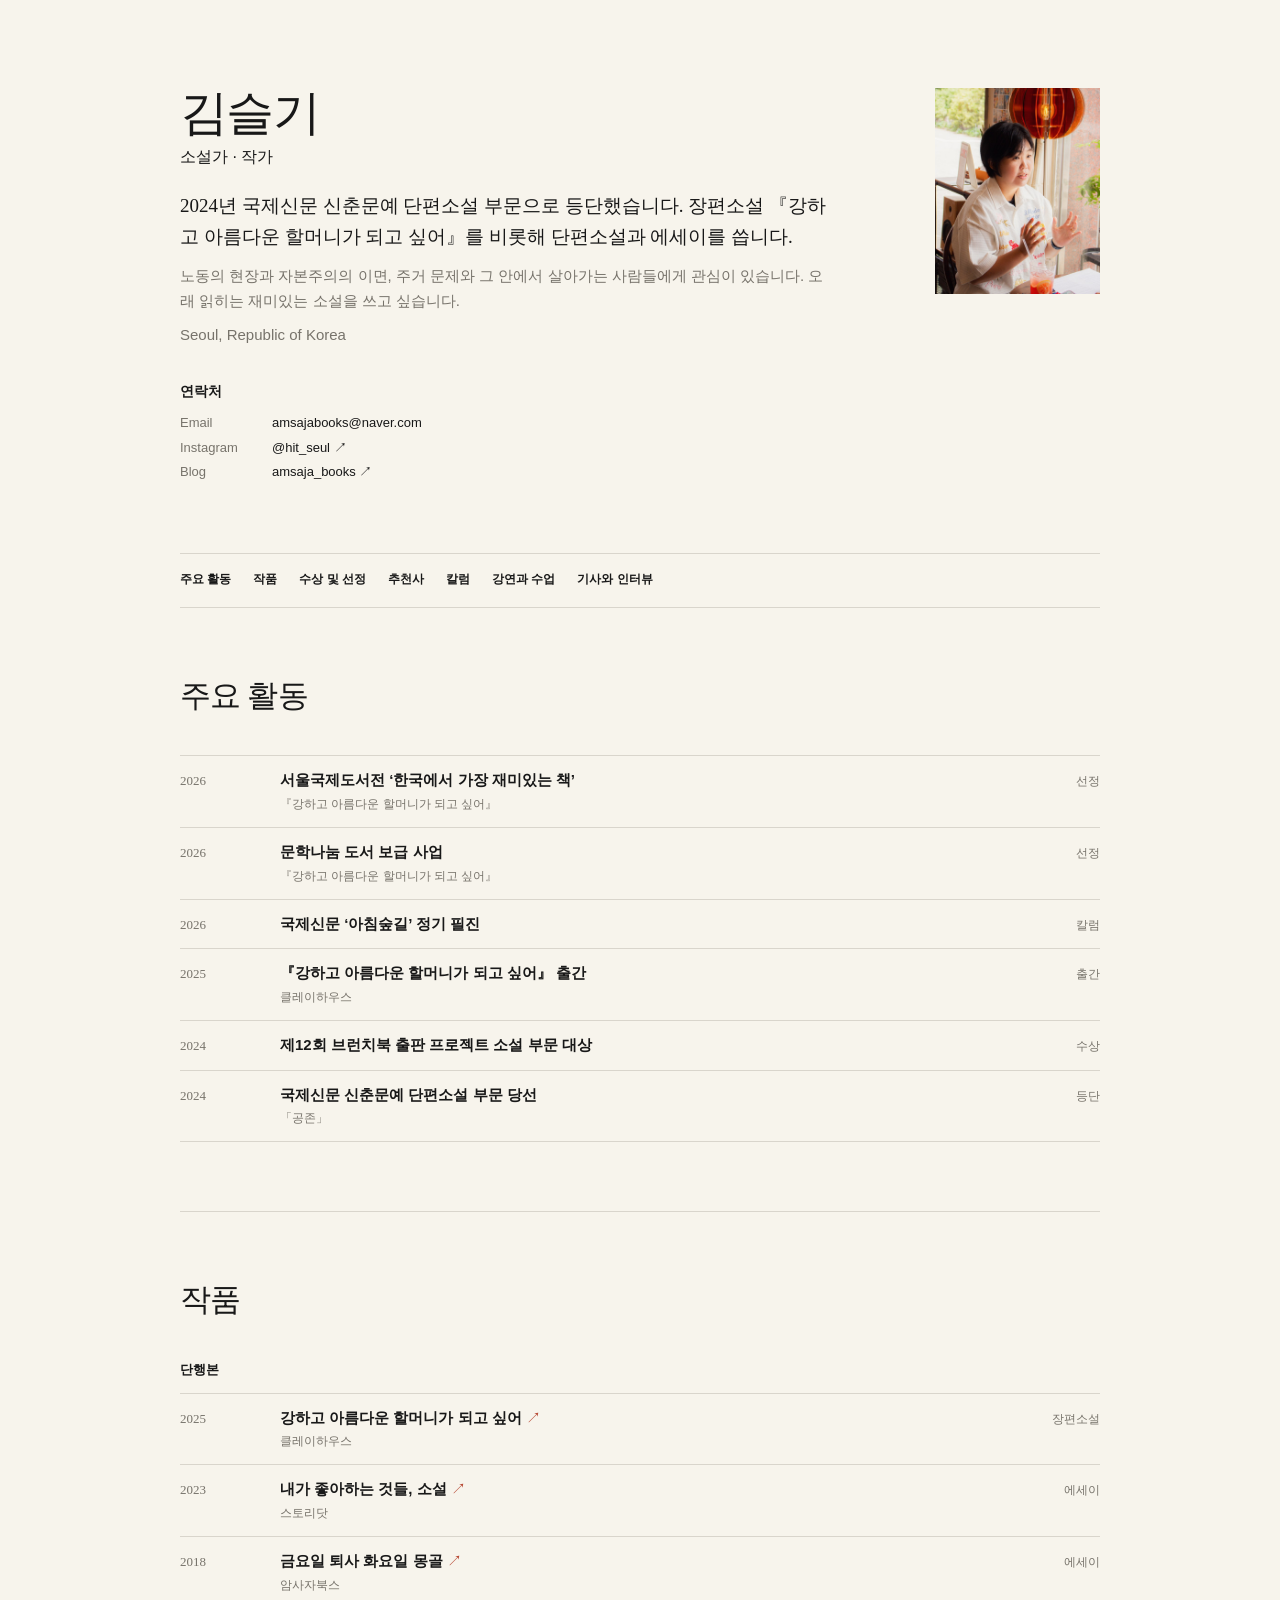
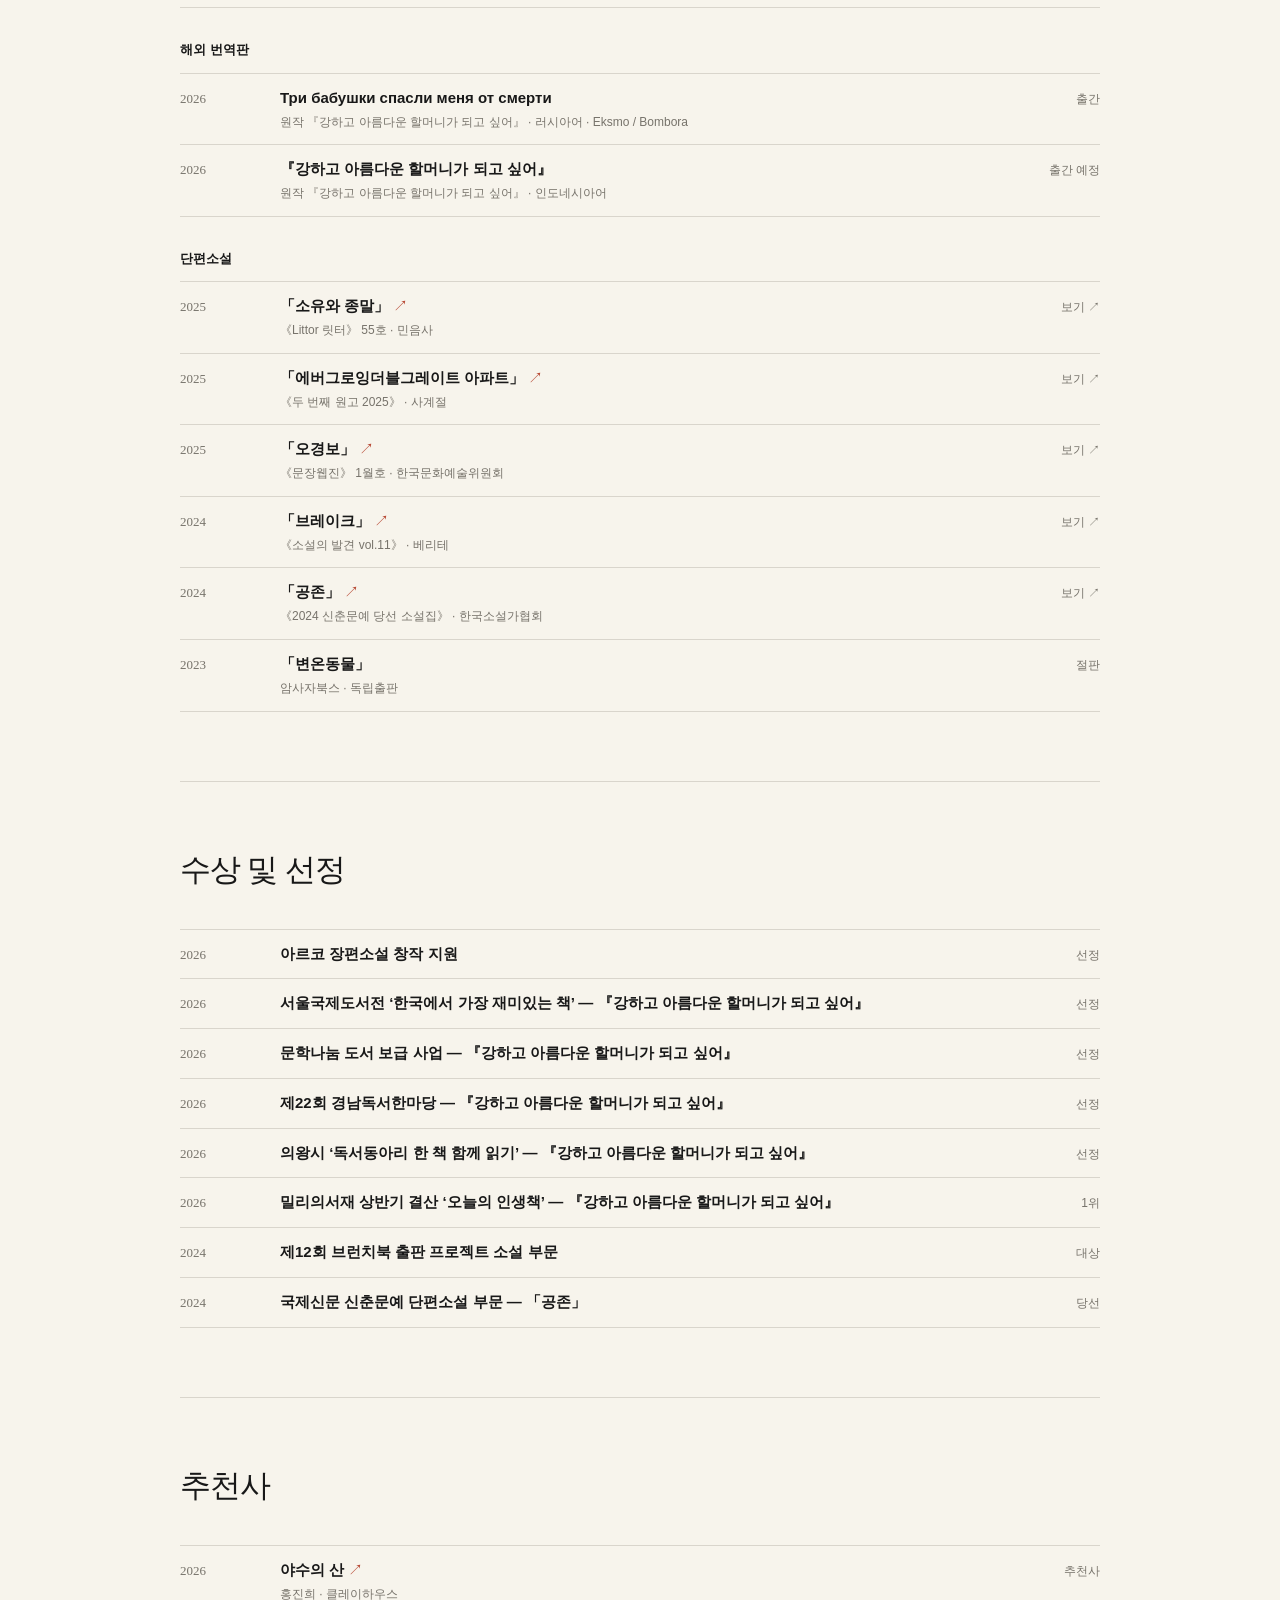
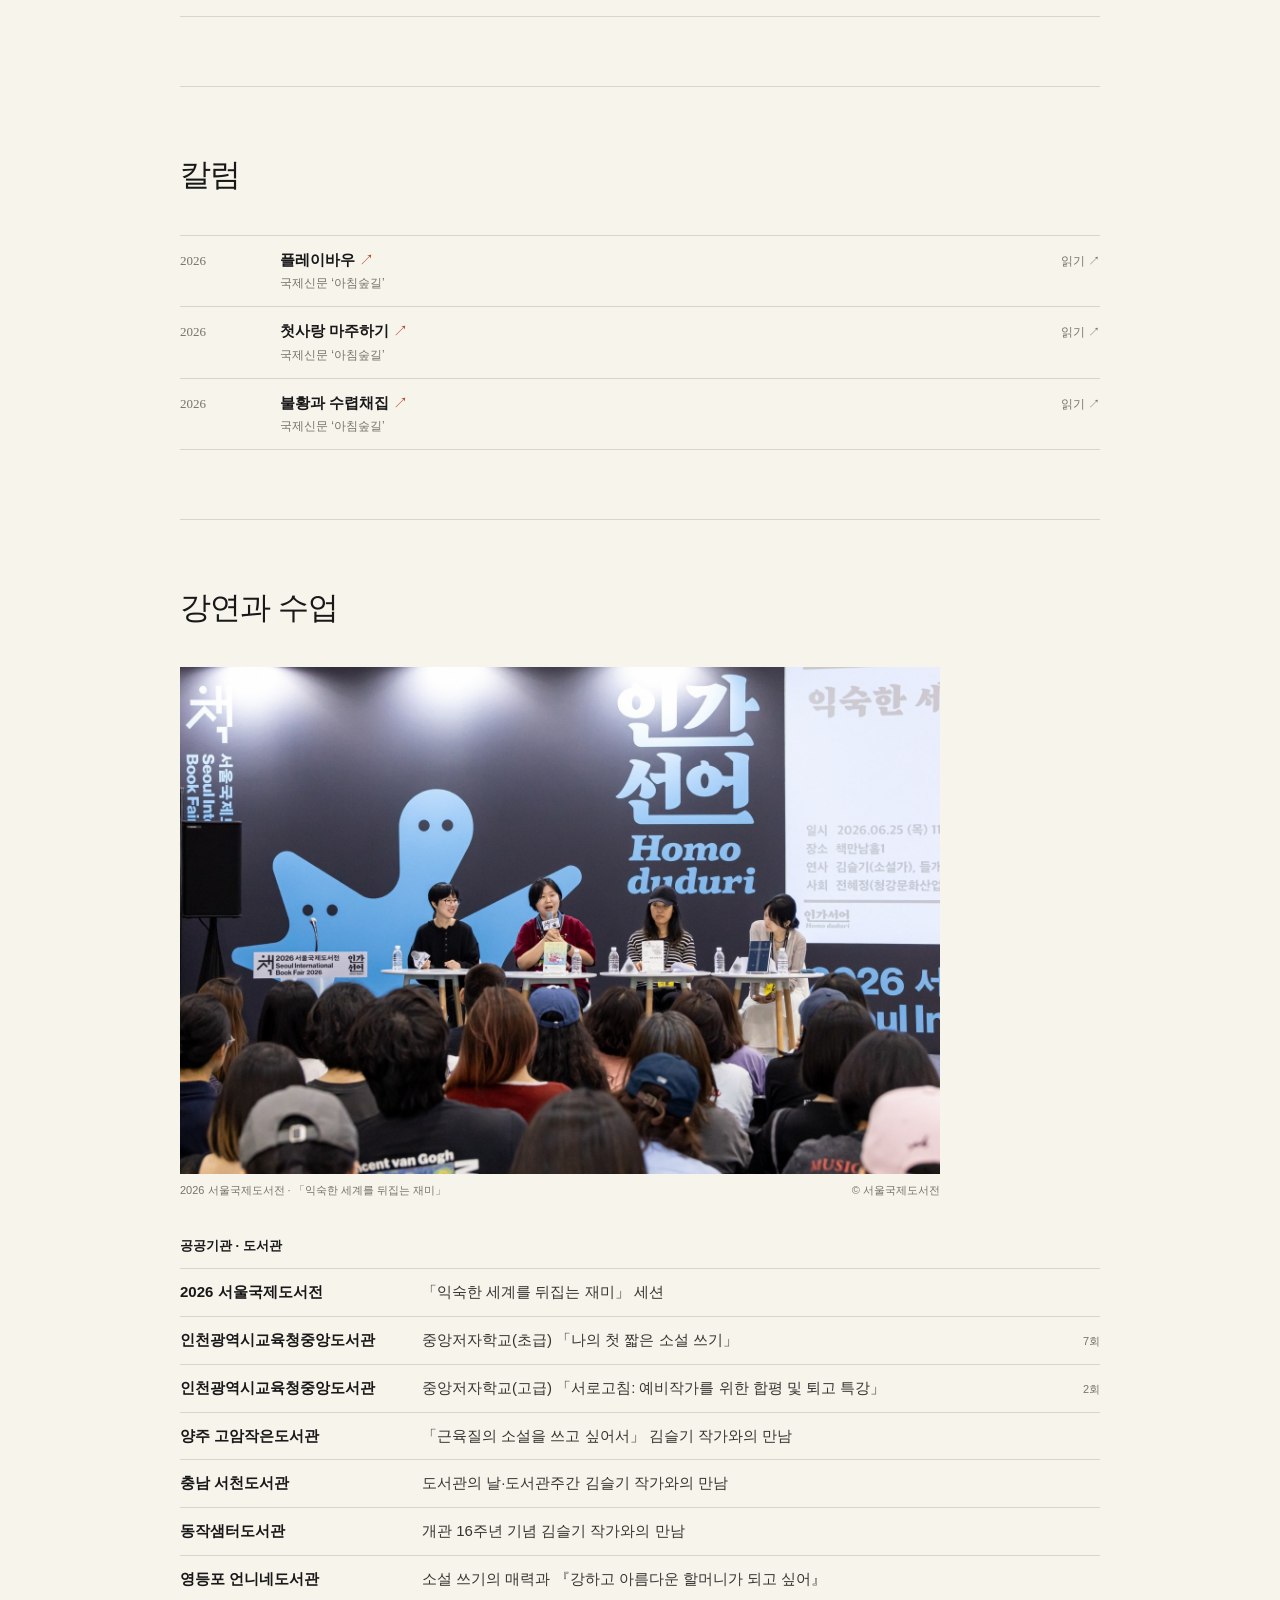
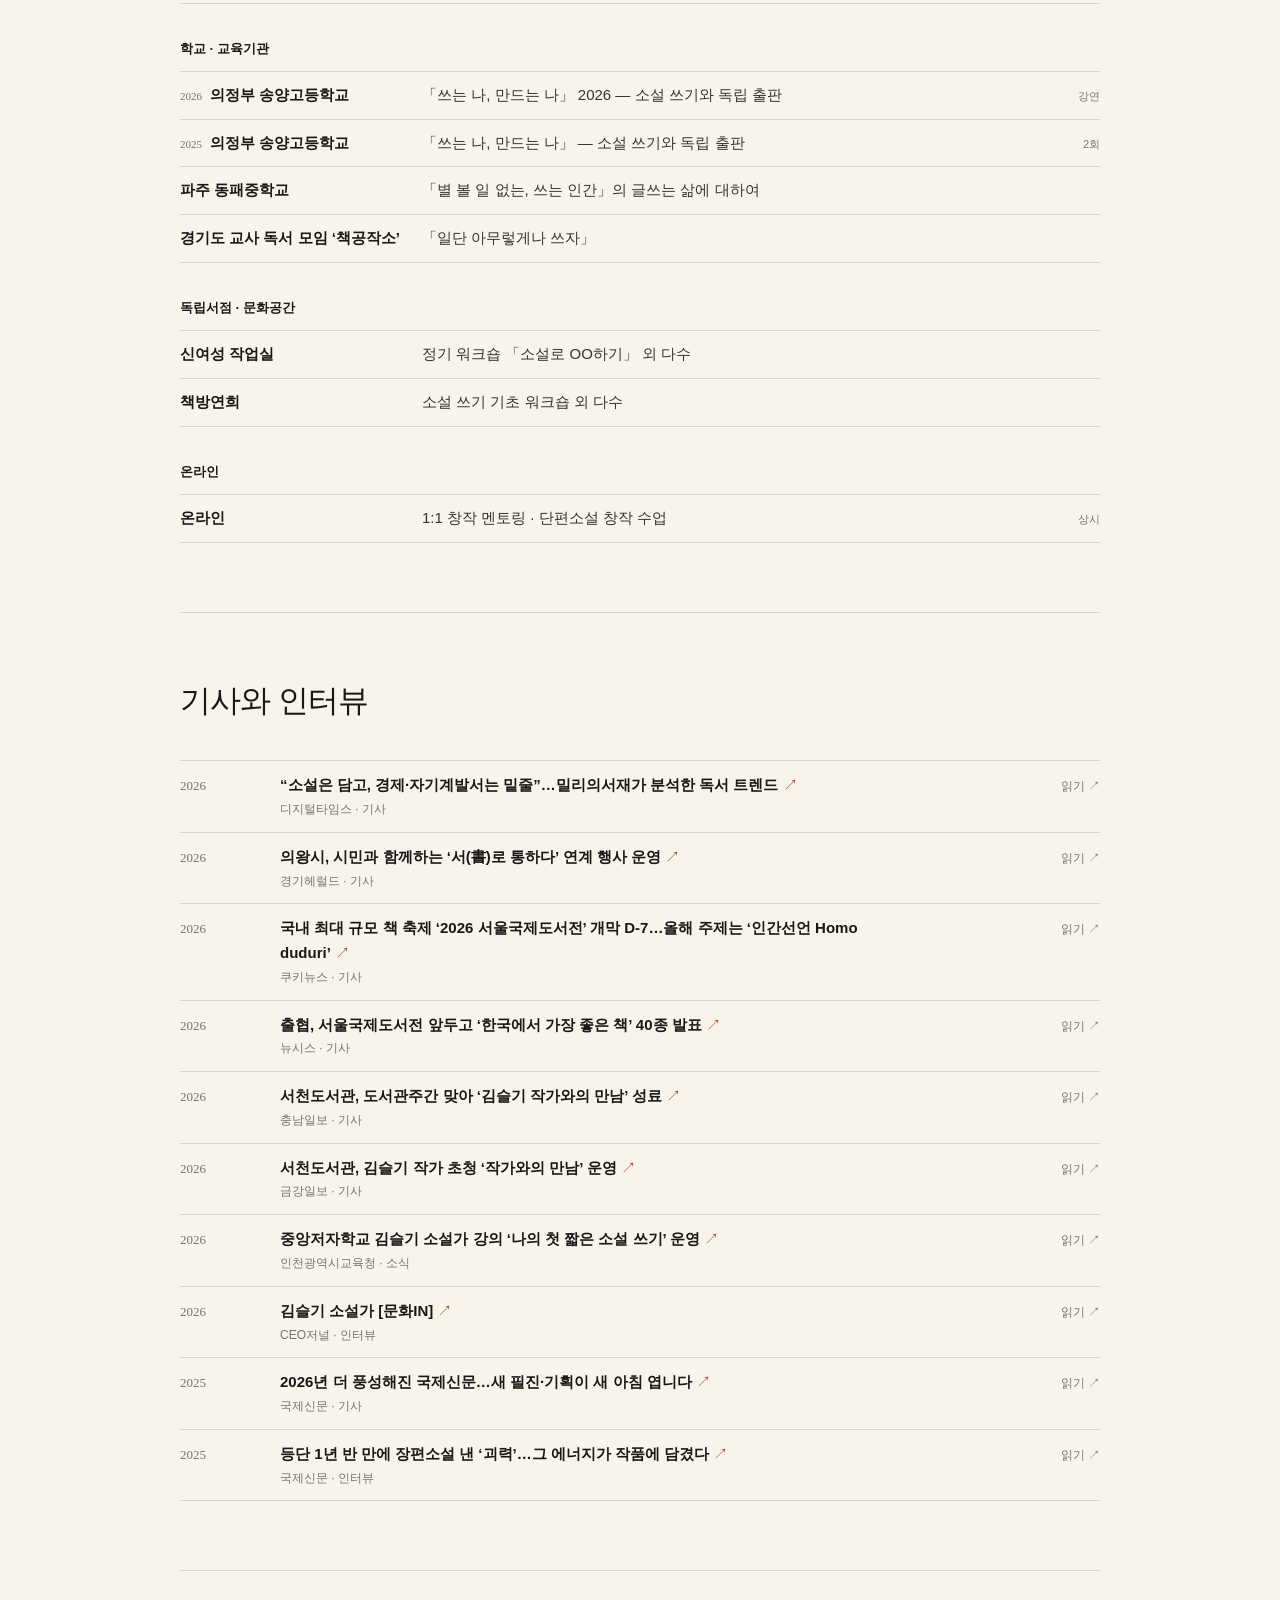
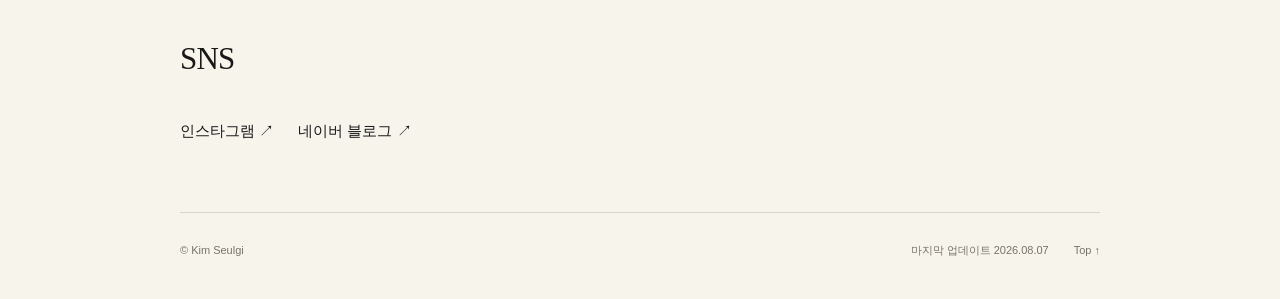
==== commit 562d56d7: "Add files via upload" ====
--- a/index.html
+++ b/index.html
@@ -19,7 +19,7 @@
         <p class="location" id="location"></p>
 
         <div class="contact-top">
-          <h2>Contact</h2>
+          <h2>연락처</h2>
           <p><span>Email</span><span id="email"></span></p>
           <p><span>Instagram</span><a id="instagram" target="_blank" rel="noopener">@hit_seul ↗</a></p>
           <p><span>Blog</span><a id="blog" target="_blank" rel="noopener">amsaja_books ↗</a></p>
@@ -29,53 +29,47 @@
     </header>
 
     <nav class="section-nav" aria-label="페이지 목차">
-      <a href="#selected">Selected Activities</a>
-      <a href="#work">Work</a>
-      <a href="#awards">Awards</a>
-      <a href="#translations">Translated Editions</a>
-      <a href="#blurbs">Blurbs</a>
-      <a href="#column">Column</a>
-      <a href="#talks">Talks</a>
-      <a href="#press">Press</a>
+      <a href="#selected">주요 활동</a>
+      <a href="#work">작품</a>
+      <a href="#awards">수상 및 선정</a>
+            <a href="#blurbs">추천사</a>
+      <a href="#column">칼럼</a>
+      <a href="#talks">강연과 수업</a>
+      <a href="#press">기사와 인터뷰</a>
     </nav>
 
 
     <section id="selected">
-      <h2>Selected Activities</h2>
+      <h2>주요 활동</h2>
       <div id="selected-list" class="rows"></div>
     </section>
 
     <section id="work">
-      <h2>Work</h2>
-      <h3>Books</h3>
+      <h2>작품</h2>
+      <h3>단행본</h3>
       <div id="books" class="rows"></div>
-      <h3>Short Fiction</h3>
+      <h3>해외 번역판</h3>
+      <div id="translations-list" class="rows"></div>
+      <h3>단편소설</h3>
       <div id="short-fiction" class="rows"></div>
     </section>
 
     <section id="awards">
-      <h2>Awards &amp; Selections</h2>
+      <h2>수상 및 선정</h2>
       <div id="awards-list" class="rows"></div>
     </section>
-
-    <section id="translations">
-      <h2>Translated Editions</h2>
-      <div id="translations-list" class="rows"></div>
-    </section>
-
-
-    <section id="blurbs">
-      <h2>Blurbs <span class="ko-label">/ 추천사</span></h2>
+<section id="blurbs">
+      <h2>추천사</h2>
       <div id="blurbs-list" class="rows"></div>
     </section>
 
     <section id="column">
-      <h2>Column</h2>
+      <h2>칼럼</h2>
       <div id="columns-list" class="rows"></div>
     </section>
 
     <section id="talks">
-      <h2>Talks &amp; Workshops</h2>
+      <h2>강연과 수업</h2>
       <figure class="talk-photo">
         <img src="assets/images/seoul-bookfair-2026.jpg" alt="2026 서울국제도서전 세션에서 이야기하는 김슬기 소설가">
         <figcaption>2026 서울국제도서전 · 「익숙한 세계를 뒤집는 재미」 <span>© 서울국제도서전</span></figcaption>
@@ -84,13 +78,13 @@
     </section>
 
     <section id="press">
-      <h2>Press &amp; Interview</h2>
+      <h2>기사와 인터뷰</h2>
       <div id="press-list" class="rows press-rows"></div>
     </section>
 
     <section id="social">
-      <h2>Social Media</h2>
-      <p class="social-links"><a id="social-instagram" target="_blank" rel="noopener">Instagram ↗</a><a id="social-blog" target="_blank" rel="noopener">Naver Blog ↗</a></p>
+      <h2>SNS</h2>
+      <p class="social-links"><a id="social-instagram" target="_blank" rel="noopener">인스타그램 ↗</a><a id="social-blog" target="_blank" rel="noopener">네이버 블로그 ↗</a></p>
     </section>
 
     <footer>
--- a/assets/style.css
+++ b/assets/style.css
@@ -172,3 +172,14 @@
   color:var(--muted);
   vertical-align:middle;
 }
+
+
+.talk-year{
+  display:inline-block;
+  margin-right:8px;
+  color:var(--muted);
+  font-family:Georgia,serif;
+  font-size:11px;
+  font-style:normal;
+  font-weight:400;
+}
